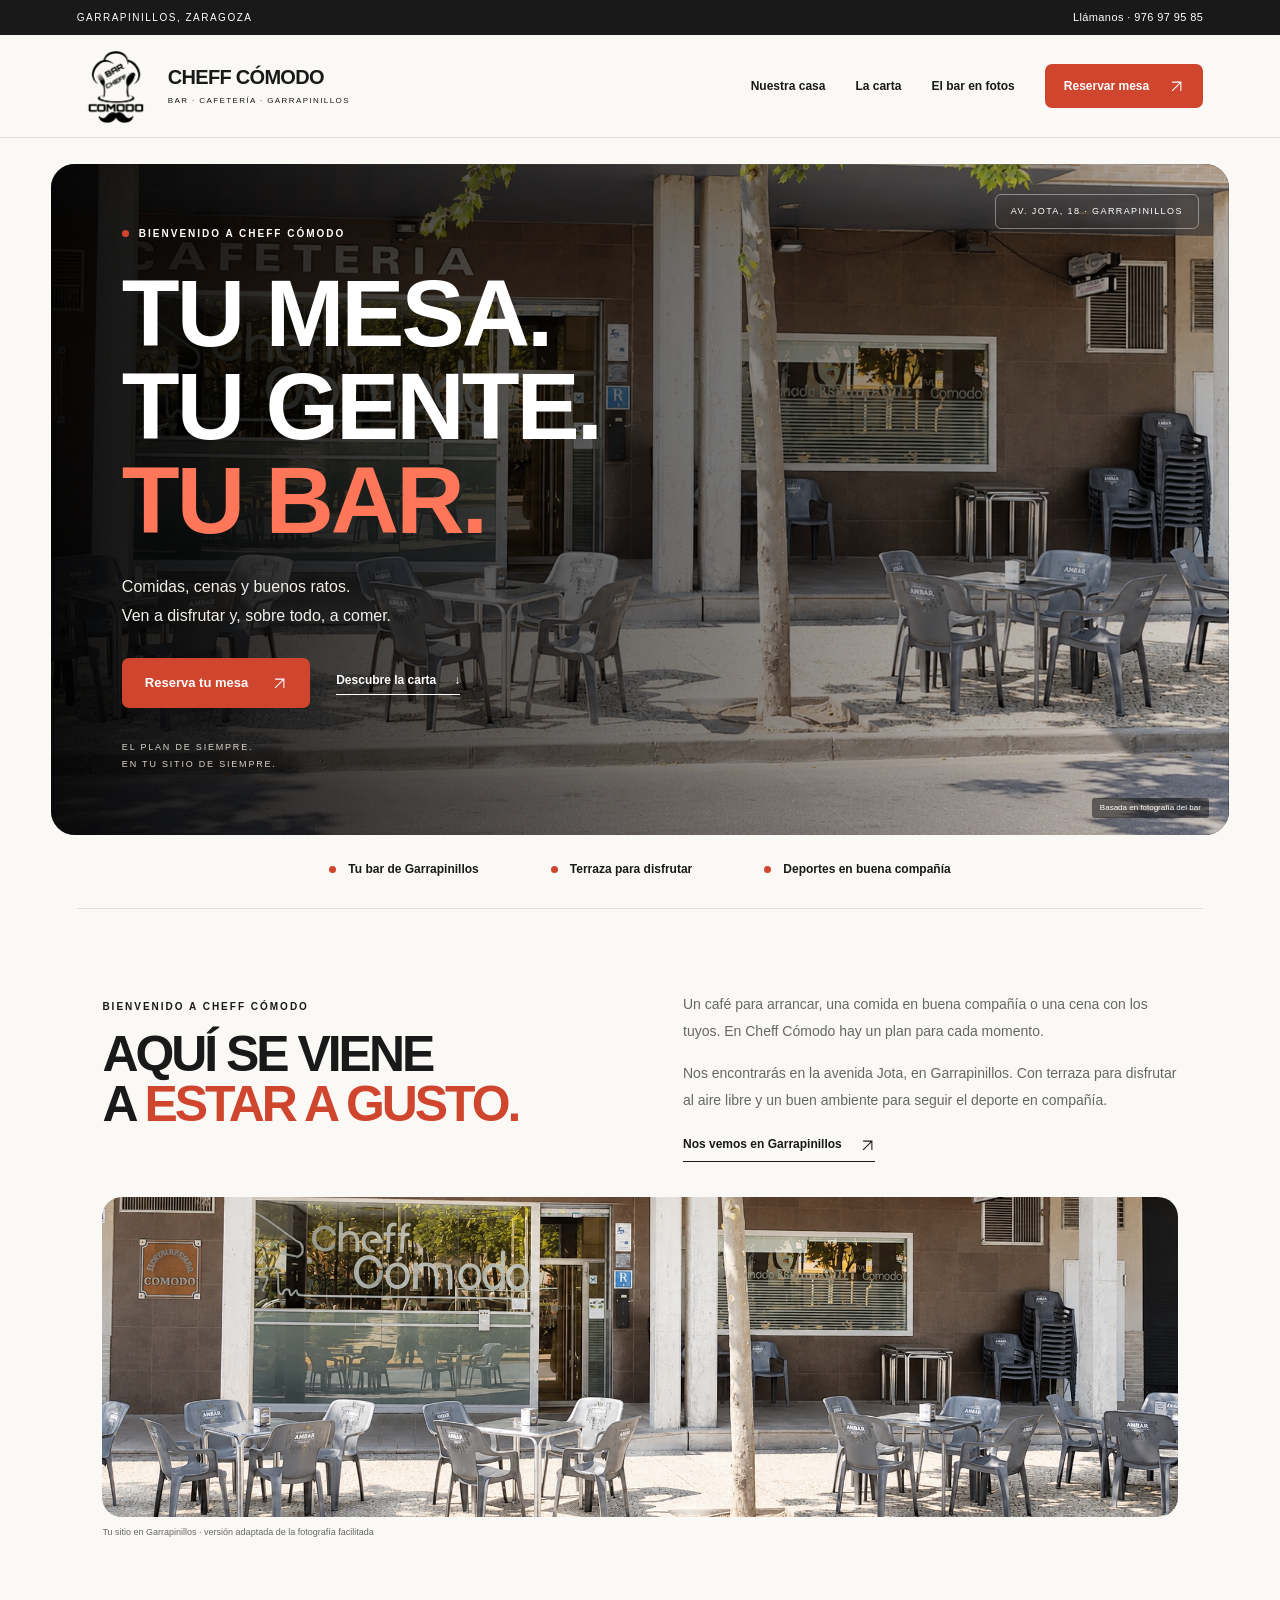
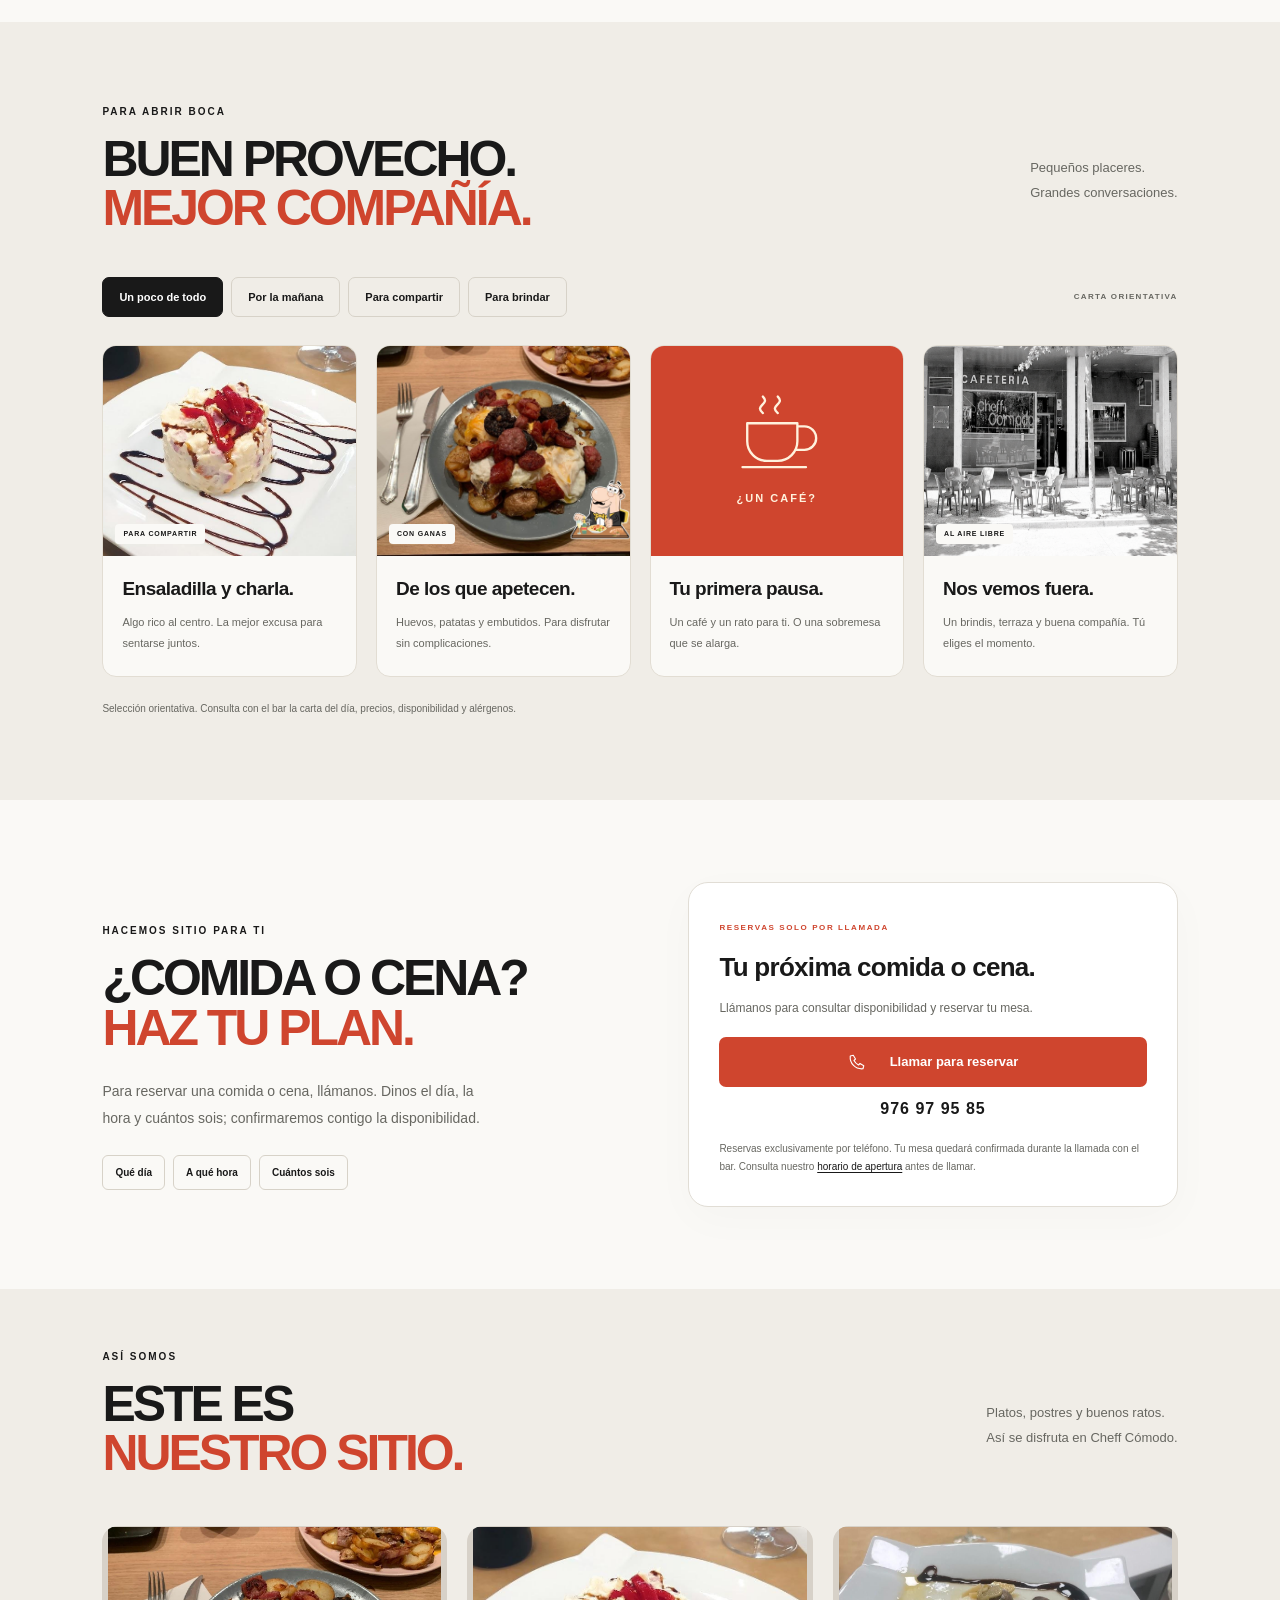
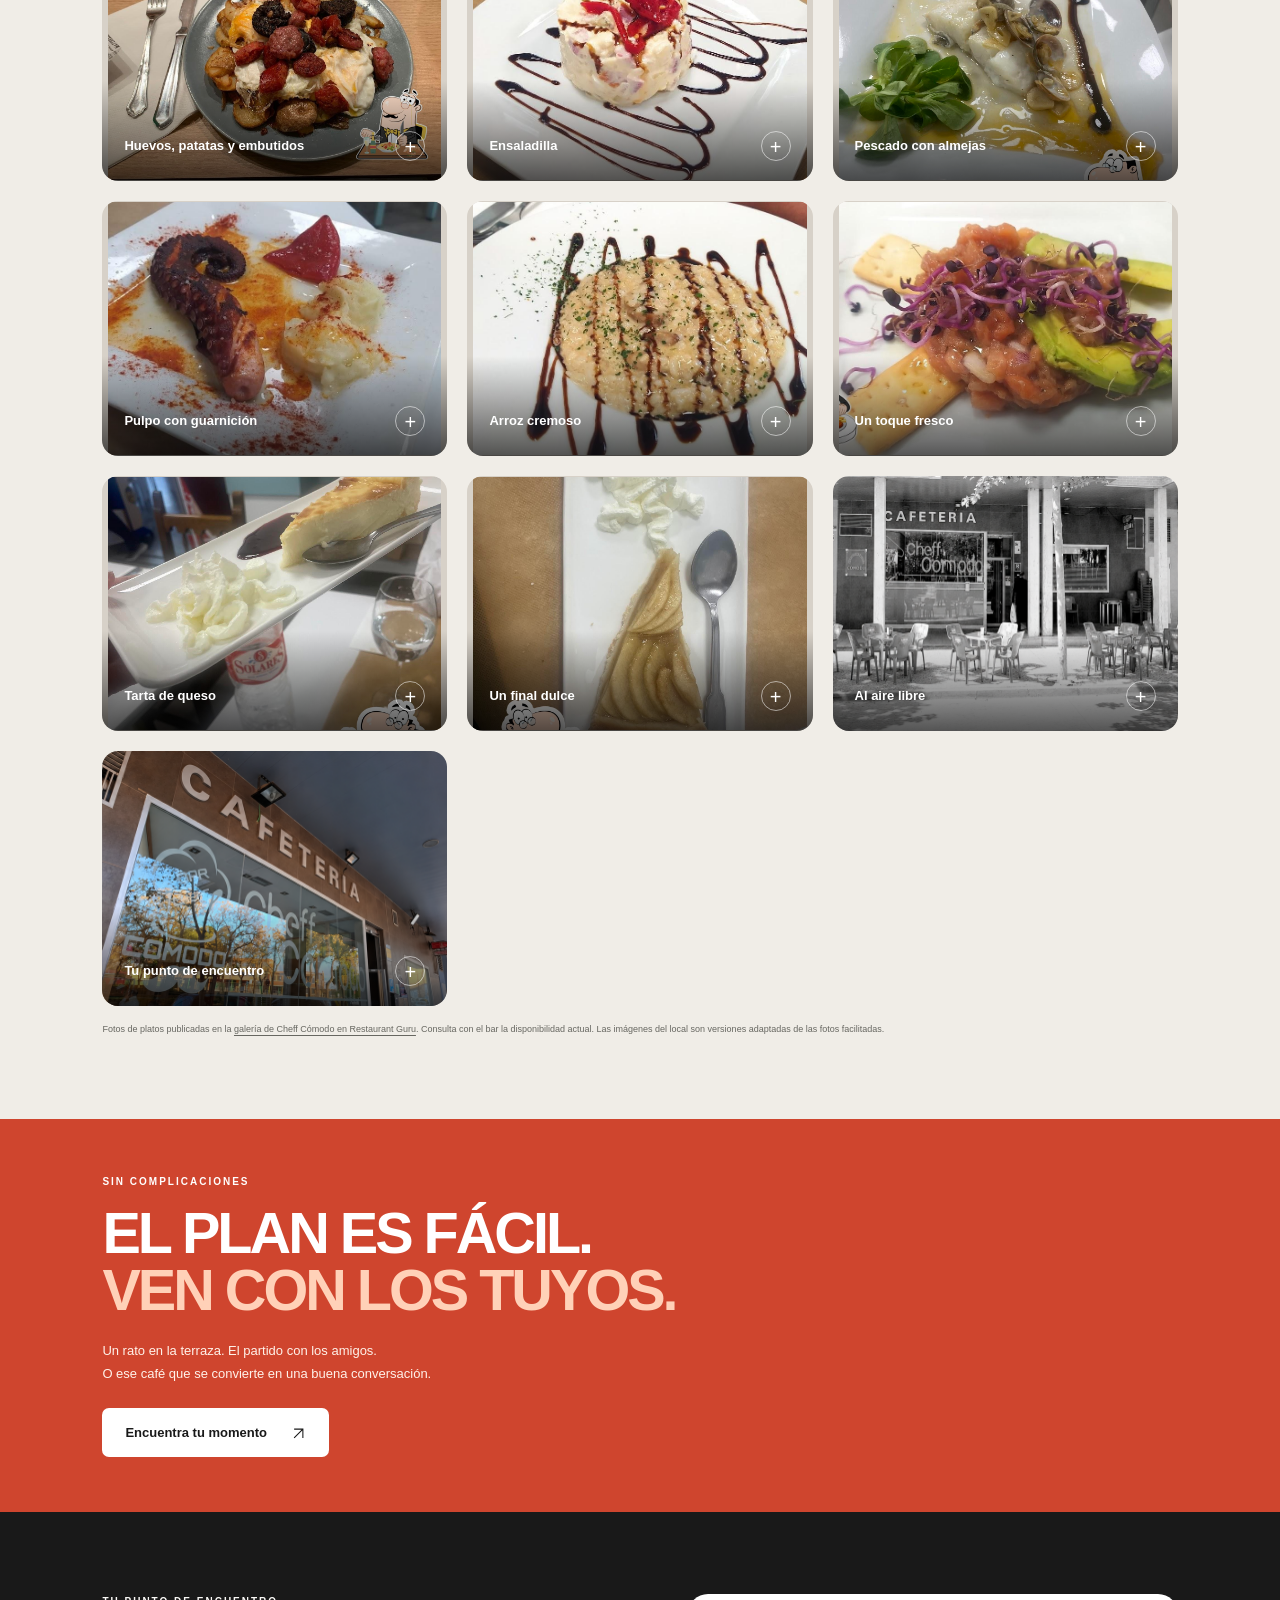
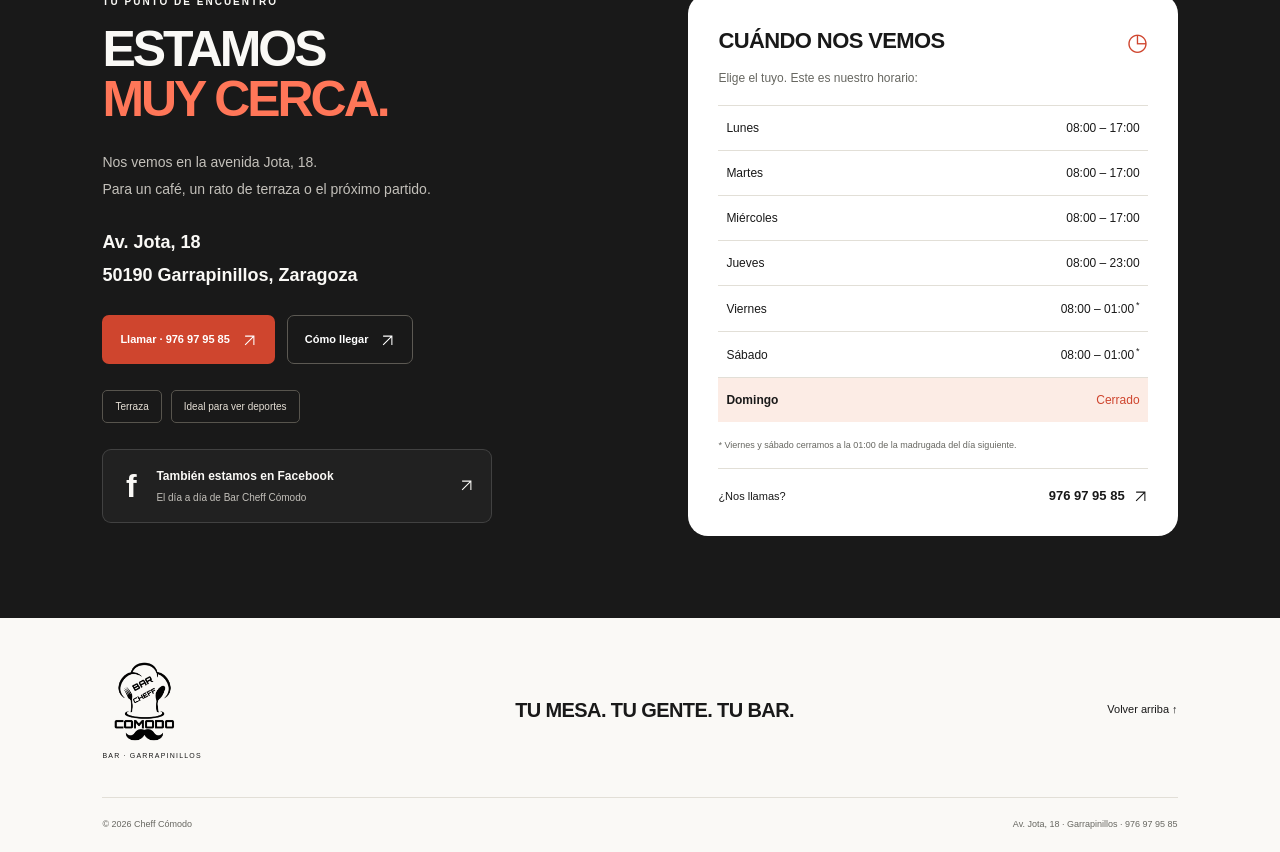
==== index.html @ c2773639 "Deja reservas solo por llamada y añade fotografías de platos del bar" ====
<!doctype html>
<html lang="es">
<head>
<meta charset="utf-8"><meta name="viewport" content="width=device-width, initial-scale=1">
<meta name="theme-color" content="#191919"><meta name="description" content="Bar cafetería Cheff Cómodo en Av. Jota, 18, Garrapinillos, Zaragoza. Terraza y deportes. Reserva tu mesa por teléfono en el 976 97 95 85 y consulta nuestros horarios.">
<title>Cheff Cómodo · Bar en Garrapinillos</title>
<link rel="stylesheet" href="styles.css"><script src="app.js" defer></script>
<script type="application/ld+json">{"@context": "https://schema.org", "@type": "BarOrPub", "name": "Cheff Cómodo", "telephone": "+34976979585", "address": {"@type": "PostalAddress", "streetAddress": "Av. Jota, 18", "postalCode": "50190", "addressLocality": "Garrapinillos", "addressRegion": "Zaragoza", "addressCountry": "ES"}, "openingHoursSpecification": [{"@type": "OpeningHoursSpecification", "dayOfWeek": ["Monday", "Tuesday", "Wednesday"], "opens": "08:00", "closes": "17:00"}, {"@type": "OpeningHoursSpecification", "dayOfWeek": "Thursday", "opens": "08:00", "closes": "23:00"}, {"@type": "OpeningHoursSpecification", "dayOfWeek": ["Friday", "Saturday"], "opens": "08:00", "closes": "01:00"}], "sameAs": ["https://www.facebook.com/p/Bar-Cheff-C%C3%B3modo-100087839375241/"]}</script>
</head>
<body>
<div class="announcement">GARRAPINILLOS, ZARAGOZA <a href="tel:+34976979585">Llámanos · 976 97 95 85</a></div>
<header class="header"><a class="brand" href="#inicio" aria-label="Cheff Cómodo, inicio"><img class="business-logo" src="assets/logo.png" alt="Bar Cheff Cómodo, logotipo del gorro de cocinero con bigote" width="84" height="84"><span>CHEFF CÓMODO<small>BAR · CAFETERÍA · GARRAPINILLOS</small></span></a><button class="menu-toggle" aria-label="Abrir menú" aria-expanded="false" aria-controls="navigation">☰</button><nav id="navigation" aria-label="Navegación principal"><a href="#nosotros">Nuestra casa</a><a href="#carta">La carta</a><a href="#galeria">El bar en fotos</a><a class="nav-contact" href="#reservas">Reservar mesa <span><svg class="arrow-icon" viewBox="0 0 24 24" aria-hidden="true"><path d="M5 19 19 5M5 5h14v14"/></svg></span></a></nav></header>
<main>
<section class="hero" id="inicio"><div class="hero-copy"><p class="eyebrow"><span></span> BIENVENIDO A CHEFF CÓMODO</p><h1>TU MESA.<br>TU GENTE.<br><em>TU BAR.</em></h1><p class="intro">Comidas, cenas y buenos ratos.<br>Ven a disfrutar y, sobre todo, a comer.</p><div class="hero-actions"><a class="button primary" href="#reservas">Reserva tu mesa <span><svg class="arrow-icon" viewBox="0 0 24 24" aria-hidden="true"><path d="M5 19 19 5M5 5h14v14"/></svg></span></a><a class="text-link" href="#carta">Descubre la carta <span>↓</span></a></div><div class="hero-bottom"><span class="little-sun"><svg class="sun-icon" viewBox="0 0 100 100" aria-hidden="true"><path d="M50 10v80M10 50h80M22 22l56 56M22 78l56-56"/></svg></span><p>EL PLAN DE SIEMPRE.<br><strong>EN TU SITIO DE SIEMPRE.</strong></p></div></div><div class="hero-image" role="img" aria-label="Fachada y terraza de Cheff Cómodo, versión adaptada de una fotografía del bar"><span class="image-label">AV. JOTA, 18 · GARRAPINILLOS</span><div class="round-seal">BUENA MESA<br><b><svg class="sun-icon" viewBox="0 0 100 100" aria-hidden="true"><path d="M50 10v80M10 50h80M22 22l56 56M22 78l56-56"/></svg></b><br>MEJOR COMPAÑÍA</div><span class="photo-caption">Basada en fotografía del bar</span></div></section>
<div class="ribbon"><span>Tu bar de Garrapinillos</span><b><svg class="sun-icon" viewBox="0 0 100 100" aria-hidden="true"><path d="M50 10v80M10 50h80M22 22l56 56M22 78l56-56"/></svg></b><span>Terraza para disfrutar</span><b><svg class="sun-icon" viewBox="0 0 100 100" aria-hidden="true"><path d="M50 10v80M10 50h80M22 22l56 56M22 78l56-56"/></svg></b><span>Deportes en buena compañía</span><b><svg class="sun-icon" viewBox="0 0 100 100" aria-hidden="true"><path d="M50 10v80M10 50h80M22 22l56 56M22 78l56-56"/></svg></b></div>
<section id="nosotros" class="about section"><div><p class="eyebrow">BIENVENIDO A CHEFF CÓMODO</p><h2>AQUÍ SE VIENE<br>A <em>ESTAR A GUSTO.</em></h2></div><div class="about-copy"><p>Un café para arrancar, una comida en buena compañía o una cena con los tuyos. En Cheff Cómodo hay un plan para cada momento.</p><p>Nos encontrarás en la avenida Jota, en Garrapinillos. Con terraza para disfrutar al aire libre y un buen ambiente para seguir el deporte en compañía.</p><a class="text-link" href="#contacto">Nos vemos en Garrapinillos <span><svg class="arrow-icon" viewBox="0 0 24 24" aria-hidden="true"><path d="M5 19 19 5M5 5h14v14"/></svg></span></a></div><figure class="place-photo"><img src="assets/cristalera.png" width="1815" height="866" loading="lazy" alt="Vista adaptada de la fachada y la terraza de Cheff Cómodo en Garrapinillos"><figcaption>Tu sitio en Garrapinillos · versión adaptada de la fotografía facilitada</figcaption></figure></section>
<section id="carta" class="menu-section section"><div class="section-heading"><div><p class="eyebrow">PARA ABRIR BOCA</p><h2>BUEN PROVECHO.<br><em>MEJOR COMPAÑÍA.</em></h2></div><p>Pequeños placeres.<br>Grandes conversaciones.</p></div><div class="menu-toolbar"><div class="filters" role="group" aria-label="Filtrar propuestas de carta"><button class="filter active" data-filter="todos" aria-pressed="true">Un poco de todo</button><button class="filter" data-filter="manana" aria-pressed="false">Por la mañana</button><button class="filter" data-filter="compartir" aria-pressed="false">Para compartir</button><button class="filter" data-filter="brindar" aria-pressed="false">Para brindar</button></div><span class="draft-tag">CARTA ORIENTATIVA</span></div><div class="menu-grid" aria-live="polite">
<article class="food-card" data-category="compartir"><div class="food-photo"><img src="assets/ensaladilla.jpg" width="1200" height="553" alt="Ensaladilla fotografiada en Cheff Cómodo" loading="lazy"><span class="dish-tag">PARA COMPARTIR</span></div><div class="food-text"><h3>Ensaladilla y charla.</h3><p>Algo rico al centro. La mejor excusa para sentarse juntos.</p></div></article>
<article class="food-card" data-category="compartir"><div class="food-photo"><img src="assets/huevos.jpg" width="1200" height="900" alt="Huevos con patatas y embutidos fotografiados en Cheff Cómodo" loading="lazy"><span class="dish-tag">CON GANAS</span></div><div class="food-text"><h3>De los que apetecen.</h3><p>Huevos, patatas y embutidos. Para disfrutar sin complicaciones.</p></div></article>
<article class="food-card" data-category="manana"><div class="coffee-art" aria-hidden="true"><svg class="cup-icon" viewBox="0 0 120 100" aria-hidden="true"><path d="M22 35h64v23a25 25 0 0 1-25 25H47a25 25 0 0 1-25-25zM86 39h9a15 15 0 0 1 0 30H85M16 91h81M42 22c-12-10 10-11 0-21M61 22c-12-10 10-11 0-21"/></svg><span>¿UN CAFÉ?</span></div><div class="food-text"><h3>Tu primera pausa.</h3><p>Un café y un rato para ti. O una sobremesa que se alarga.</p></div></article>
<article class="food-card" data-category="brindar"><div class="food-photo terrace-photo" role="img" aria-label="Terraza del bar, versión adaptada de una fotografía facilitada"><span class="dish-tag">AL AIRE LIBRE</span></div><div class="food-text"><h3>Nos vemos fuera.</h3><p>Un brindis, terraza y buena compañía. Tú eliges el momento.</p></div></article>
</div><p class="menu-note">Selección orientativa. Consulta con el bar la carta del día, precios, disponibilidad y alérgenos.</p></section>
<section id="reservas" class="reservation-section section" aria-labelledby="reservation-title">
<div class="reservation-copy"><p class="eyebrow">HACEMOS SITIO PARA TI</p><h2 id="reservation-title">¿COMIDA O CENA?<br><em>HAZ TU PLAN.</em></h2><p>Para reservar una comida o cena, llámanos. Dinos el día, la hora y cuántos sois; confirmaremos contigo la disponibilidad.</p><div class="reservation-details" aria-label="Datos que necesitamos al llamar"><span>Qué día</span><span>A qué hora</span><span>Cuántos sois</span></div></div>
<div class="reservation-card"><span class="reservation-label">RESERVAS SOLO POR LLAMADA</span><h3>Tu próxima comida o cena.</h3><p>Llámanos para consultar disponibilidad y reservar tu mesa.</p><a class="button primary reservation-call" href="tel:+34976979585" aria-label="Llamar al 976 97 95 85 para reservar mesa"><svg class="phone-icon" viewBox="0 0 24 24" aria-hidden="true"><path d="m7 3 3 5-2 2a14 14 0 0 0 6 6l2-2 5 3-1 4C10 22 2 14 3 4z"/></svg><span>Llamar para reservar</span></a><p class="reservation-number">976 97 95 85</p>
<p class="reservation-note">Reservas exclusivamente por teléfono. Tu mesa quedará confirmada durante la llamada con el bar. Consulta nuestro <a href="#contacto">horario de apertura</a> antes de llamar.</p></div>
</section>
<section id="galeria" class="gallery-section section"><div class="section-heading"><div><p class="eyebrow">ASÍ SOMOS</p><h2>ESTE ES<br><em>NUESTRO SITIO.</em></h2></div><p>Platos, postres y buenos ratos.<br>Así se disfruta en Cheff Cómodo.</p></div>
<div class="photo-grid">
<button class="gallery-item gallery-real" data-origin="restaurantguru" data-caption="Huevos, patatas y embutidos" aria-label="Ampliar fotografía: Huevos, patatas y embutidos"><img src="assets/huevos.jpg" width="1200" height="900" alt="Huevos, patatas y embutidos, fotografía publicada en la ficha de Cheff Cómodo" loading="lazy"><span class="gallery-label">Huevos, patatas y embutidos <b>+</b></span></button>
<button class="gallery-item gallery-real" data-origin="restaurantguru" data-caption="Ensaladilla" aria-label="Ampliar fotografía: Ensaladilla"><img src="assets/ensaladilla.jpg" width="1200" height="553" alt="Ensaladilla, fotografía publicada en la ficha de Cheff Cómodo" loading="lazy"><span class="gallery-label">Ensaladilla <b>+</b></span></button>
<button class="gallery-item gallery-real" data-origin="restaurantguru" data-caption="Pescado con almejas" aria-label="Ampliar fotografía: Pescado con almejas"><img src="assets/pescado.jpg" width="1200" height="1600" alt="Pescado con almejas, fotografía publicada en la ficha de Cheff Cómodo" loading="lazy"><span class="gallery-label">Pescado con almejas <b>+</b></span></button>
<button class="gallery-item gallery-real" data-origin="restaurantguru" data-caption="Pulpo con guarnición" aria-label="Ampliar fotografía: Pulpo con guarnición"><img src="assets/pulpo.jpg" width="1200" height="554" alt="Pulpo con guarnición, fotografía publicada en la ficha de Cheff Cómodo" loading="lazy"><span class="gallery-label">Pulpo con guarnición <b>+</b></span></button>
<button class="gallery-item gallery-real" data-origin="restaurantguru" data-caption="Arroz cremoso" aria-label="Ampliar fotografía: Arroz cremoso"><img src="assets/arroz.jpg" width="1200" height="553" alt="Arroz cremoso, fotografía publicada en la ficha de Cheff Cómodo" loading="lazy"><span class="gallery-label">Arroz cremoso <b>+</b></span></button>
<button class="gallery-item gallery-real" data-origin="restaurantguru" data-caption="Un toque fresco" aria-label="Ampliar fotografía: Un toque fresco"><img src="assets/aguacate.jpg" width="1200" height="649" alt="Un toque fresco, fotografía publicada en la ficha de Cheff Cómodo" loading="lazy"><span class="gallery-label">Un toque fresco <b>+</b></span></button>
<button class="gallery-item gallery-real" data-origin="restaurantguru" data-caption="Tarta de queso" aria-label="Ampliar fotografía: Tarta de queso"><img src="assets/tarta-queso.jpg" width="1200" height="1600" alt="Tarta de queso, fotografía publicada en la ficha de Cheff Cómodo" loading="lazy"><span class="gallery-label">Tarta de queso <b>+</b></span></button>
<button class="gallery-item gallery-real" data-origin="restaurantguru" data-caption="Un final dulce" aria-label="Ampliar fotografía: Un final dulce"><img src="assets/tarta-pera.jpg" width="1200" height="1600" alt="Un final dulce, fotografía publicada en la ficha de Cheff Cómodo" loading="lazy"><span class="gallery-label">Un final dulce <b>+</b></span></button>
<button class="gallery-item terrace-photo" data-photo="terrace-photo" data-caption="Nuestra terraza · Garrapinillos" aria-label="Ampliar imagen de la terraza"><span class="gallery-label">Al aire libre <b>+</b></span></button>
<button class="gallery-item facade-photo" data-photo="facade-photo" data-caption="Tu punto de encuentro · Cheff Cómodo" aria-label="Ampliar imagen de la fachada"><span class="gallery-label">Tu punto de encuentro <b>+</b></span></button>
</div><p class="gallery-note">Fotos de platos publicadas en la <a href="https://es.restaurantguru.com/Comodo-Garrapinillos" target="_blank" rel="noopener noreferrer">galería de Cheff Cómodo en Restaurant Guru</a>. Consulta con el bar la disponibilidad actual. Las imágenes del local son versiones adaptadas de las fotos facilitadas.</p></section>
<section id="momentos" class="moments section"><p class="eyebrow">SIN COMPLICACIONES</p><h2>EL PLAN ES FÁCIL.<br><em>VEN CON LOS TUYOS.</em></h2><p>Un rato en la terraza. El partido con los amigos.<br>O ese café que se convierte en una buena conversación.</p><a class="button light" href="#contacto">Encuentra tu momento <span><svg class="arrow-icon" viewBox="0 0 24 24" aria-hidden="true"><path d="M5 19 19 5M5 5h14v14"/></svg></span></a><div class="moments-flower" aria-hidden="true"><svg class="sun-icon" viewBox="0 0 100 100" aria-hidden="true"><path d="M50 10v80M10 50h80M22 22l56 56M22 78l56-56"/></svg></div><span class="vertical-word" aria-hidden="true">CHEFF CÓMODO</span></section>
<section id="contacto" class="contact section">
<div class="contact-intro"><p class="eyebrow">TU PUNTO DE ENCUENTRO</p><h2>ESTAMOS<br><em>MUY CERCA.</em></h2><p>Nos vemos en la avenida Jota, 18.<br>Para un café, un rato de terraza o el próximo partido.</p>
<address>Av. Jota, 18<br>50190 Garrapinillos, Zaragoza</address>
<div class="contact-actions"><a class="button primary" href="tel:+34976979585">Llamar · 976 97 95 85 <span><svg class="arrow-icon" viewBox="0 0 24 24" aria-hidden="true"><path d="M5 19 19 5M5 5h14v14"/></svg></span></a><a class="button outline" target="_blank" rel="noopener noreferrer" href="https://www.google.com/maps/dir/?api=1&destination=Avenida%20Jota%2018%2C%2050190%20Garrapinillos%2C%20Zaragoza">Cómo llegar <span><svg class="arrow-icon" viewBox="0 0 24 24" aria-hidden="true"><path d="M5 19 19 5M5 5h14v14"/></svg></span></a></div>
<div class="service-tags"><span>Terraza</span><span>Ideal para ver deportes</span></div><a class="facebook-link" href="https://www.facebook.com/p/Bar-Cheff-C%C3%B3modo-100087839375241/" target="_blank" rel="noopener noreferrer"><span class="facebook-mark" aria-hidden="true">f</span><span><strong>También estamos en Facebook</strong><small>El día a día de Bar Cheff Cómodo</small></span><svg class="arrow-icon" viewBox="0 0 24 24" aria-hidden="true"><path d="M5 19 19 5M5 5h14v14"/></svg></a></div>
<div class="contact-card"><span class="contact-icon" aria-hidden="true">◷</span><h3>CUÁNDO NOS VEMOS</h3><p class="schedule-intro">Elige el tuyo. Este es nuestro horario:</p>
<table class="opening-hours"><caption class="visually-hidden">Horario de apertura de Cheff Cómodo</caption><tbody>
<tr data-day="1"><th scope="row">Lunes</th><td><time>08:00</time> – <time>17:00</time></td></tr>
<tr data-day="2"><th scope="row">Martes</th><td><time>08:00</time> – <time>17:00</time></td></tr>
<tr data-day="3"><th scope="row">Miércoles</th><td><time>08:00</time> – <time>17:00</time></td></tr>
<tr data-day="4"><th scope="row">Jueves</th><td><time>08:00</time> – <time>23:00</time></td></tr>
<tr data-day="5"><th scope="row">Viernes</th><td><time>08:00</time> – <time>01:00</time><sup>*</sup></td></tr>
<tr data-day="6"><th scope="row">Sábado</th><td><time>08:00</time> – <time>01:00</time><sup>*</sup></td></tr>
<tr data-day="0" class="closed-day"><th scope="row">Domingo</th><td>Cerrado</td></tr>
</tbody></table><p class="hours-note">* Viernes y sábado cerramos a la 01:00 de la madrugada del día siguiente.</p><a class="schedule-phone" href="tel:+34976979585">¿Nos llamas? <strong>976 97 95 85</strong> <span><svg class="arrow-icon" viewBox="0 0 24 24" aria-hidden="true"><path d="M5 19 19 5M5 5h14v14"/></svg></span></a></div>
</section>
</main><footer><a class="footer-brand" href="#inicio"><img class="business-logo" src="assets/logo.png" alt="Bar Cheff Cómodo, logotipo del gorro de cocinero con bigote" width="84" height="84"><span>BAR · GARRAPINILLOS</span></a><p>TU MESA. TU GENTE. TU BAR.</p><a href="#inicio">Volver arriba ↑</a><div class="footer-bottom"><span>© <span id="year">2026</span> Cheff Cómodo</span><span>Av. Jota, 18 · Garrapinillos · <a href="tel:+34976979585">976 97 95 85</a></span></div></footer><a class="mobile-call" href="tel:+34976979585">Reservar mesa <strong>976 97 95 85</strong></a>
<dialog class="photo-dialog" aria-label="Fotografía ampliada"><div class="dialog-toolbar"><p id="photo-caption"></p><button class="dialog-close" aria-label="Cerrar fotografía">×</button></div><div class="dialog-photo" role="img" aria-label=""></div><p class="dialog-note">Versión adaptada de la fotografía facilitada.</p></dialog></body></html>
---- styles.css ----
:root{--paper:#faf9f6;--green:#191919;--ink:#191919;--orange:#cf452e;--muted:#676761;--line:#e2dfd7;--soft:#f0ede7;--radius:20px}
*{box-sizing:border-box}html{scroll-behavior:smooth;scroll-padding-top:110px}body{margin:0;background:var(--paper);color:var(--ink);font-family:Arial,Helvetica,sans-serif;line-height:1.5}button,input,select{font:inherit}a{color:inherit;text-decoration:none}button,a{-webkit-tap-highlight-color:transparent}button{cursor:pointer}a:focus-visible,button:focus-visible,input:focus-visible,select:focus-visible,summary:focus-visible{outline:3px solid var(--orange);outline-offset:4px}h1,h2,h3,h4,p{margin:0}img{max-width:100%}svg{display:inline-block;vertical-align:middle}.announcement{background:var(--ink);color:white;padding:9px 6%;display:flex;justify-content:space-between;align-items:center;font-size:10px;letter-spacing:1.5px}.announcement>a{font-size:11px;letter-spacing:.4px}.header{position:sticky;top:0;z-index:20;background:#faf9f6f5;backdrop-filter:blur(12px);min-height:103px;padding:10px 6%;display:flex;align-items:center;justify-content:space-between;gap:24px;border-bottom:1px solid var(--line)}.brand{display:flex;align-items:center;gap:13px;flex-shrink:0}.business-logo{display:block;width:78px;height:78px;object-fit:contain}.brand>span{font-size:20px;line-height:1.1;letter-spacing:-.7px;font-weight:900}.brand small{display:block;font-size:8px;font-weight:500;letter-spacing:1.4px;margin-top:9px}nav{display:flex;align-items:center;gap:30px;font-size:12px;font-weight:600}nav>a:not(.nav-contact):hover{color:var(--orange)}.nav-contact{padding:13px 19px;background:var(--orange);color:white;border-radius:7px;display:flex;align-items:center;gap:20px;transition:background .2s}.nav-contact:hover{background:#ad3522}.menu-toggle{display:none}.arrow-icon{width:15px;height:15px;fill:none;stroke:currentColor;stroke-width:1.7}.hero{margin:26px 4% 0;border-radius:24px;min-height:660px;position:relative;overflow:hidden;isolation:isolate;background:#272323}.hero-image{position:absolute;inset:0;z-index:-1;background-image:linear-gradient(90deg,#000e 0%,#0009 44%,#0002 100%),url('assets/cristalera.png');background-size:cover;background-position:center}.hero-copy{position:relative;z-index:1;color:white;padding:62px 6%;width:70%;max-width:850px}.eyebrow{font-size:10px;font-weight:700;letter-spacing:2px;line-height:1.6;display:flex;align-items:center;gap:10px}.eyebrow>span{height:7px;width:7px;border-radius:50%;background:var(--orange)}h1,h2{font-family:Arial,Helvetica,sans-serif;font-weight:900;letter-spacing:-3px;line-height:.99}h1{font-size:clamp(66px,7.4vw,114px);margin:25px 0}h1 em,h2 em{font-style:normal;color:var(--orange)}.hero h1 em{color:#ff7658}.intro{color:#f2eee8;font-size:16px;line-height:1.8;max-width:420px}.hero-actions{display:flex;align-items:center;gap:26px;flex-wrap:wrap;margin-top:28px}.button{display:inline-flex;align-items:center;justify-content:space-between;gap:24px;min-height:49px;padding:14px 22px;border-radius:7px;font-size:13px;font-weight:700;border:1px solid transparent;transition:background .2s,transform .2s}.button:hover{transform:translateY(-2px)}.primary{background:var(--orange);color:white}.primary:hover{background:#b73723}.outline{border-color:#d5d0c7;background:transparent;color:var(--ink)}.outline:hover{background:var(--soft)}.text-link{display:inline-flex;align-items:center;gap:18px;font-size:12px;font-weight:600;border-bottom:1px solid currentColor;padding-bottom:5px}.hero-bottom{margin-top:31px}.hero-bottom p{font-size:9px;letter-spacing:1.8px;line-height:1.9;color:#dad3ca}.hero-bottom strong{font-weight:500}.little-sun,.round-seal{display:none}.image-label{position:absolute;top:30px;right:30px;border:1px solid #ffffff66;border-radius:6px;padding:10px 15px;color:white;font-size:9px;letter-spacing:1.4px}.photo-caption{position:absolute;bottom:17px;right:20px;font-size:8px;color:#fff;background:#0007;padding:4px 8px;border-radius:3px}.ribbon{display:flex;justify-content:center;align-items:center;gap:0;margin:0 6%;padding:25px 0 30px;border-bottom:1px solid var(--line)}.ribbon>span{font-size:12px;font-weight:600;display:flex;align-items:center;gap:12px;padding:0 36px}.ribbon>span::before{content:'';width:7px;height:7px;flex-shrink:0;background:var(--orange);border-radius:50%}.ribbon b{display:none}.section{padding:82px 8%;max-width:1600px;margin:0 auto}h2{font-size:clamp(36px,3.9vw,58px);margin:15px 0 25px}.about{display:grid;grid-template-columns:1fr 1fr;column-gap:8%;row-gap:35px}.about>div:first-child{align-self:center}.about-copy{font-size:14px;color:var(--muted);line-height:1.9;align-self:center}.about-copy p+p{margin-top:16px}.about-copy .text-link{color:var(--ink);margin-top:20px}.place-photo{grid-column:1/-1;margin:0;position:relative}.place-photo img{width:100%;height:320px;object-fit:cover;border-radius:var(--radius);display:block}.place-photo figcaption{font-size:9px;color:var(--muted);margin-top:9px}.menu-section{background:var(--soft);max-width:none}.section-heading{display:flex;align-items:center;justify-content:space-between;gap:25px}.section-heading>p{font-size:13px;color:var(--muted);line-height:1.9}.menu-toolbar{display:flex;justify-content:space-between;align-items:center;gap:20px;margin:18px 0 28px}.filters{display:flex;gap:8px;flex-wrap:wrap}.filter{border:1px solid #d7d2c8;background:transparent;padding:11px 16px;font-size:11px;font-weight:600;color:var(--ink);border-radius:7px}.filter.active{background:var(--ink);border-color:var(--ink);color:white}.draft-tag{font-size:8px;font-weight:600;color:var(--muted);letter-spacing:1.3px;white-space:nowrap}.menu-grid{display:grid;grid-template-columns:repeat(4,minmax(0,1fr));gap:19px}.food-card{background:var(--paper);border-radius:14px;overflow:hidden;border:1px solid #e2ddd3}.food-card[hidden]{display:none}.food-photo{height:210px;position:relative}.food-photo,.gallery-item,.dialog-photo{background-image:var(--gallery-image);background-size:200% 200%;background-repeat:no-repeat}.salad-photo{background-position:0 0}.eggs-photo{background-position:100% 0}.terrace-photo{background-position:0 100%}.facade-photo{background-position:100% 100%}.dish-tag{position:absolute;bottom:12px;left:12px;color:var(--ink);background:var(--paper);border-radius:4px;padding:5px 8px;font-size:7px;font-weight:700;letter-spacing:.8px}.food-text{padding:22px 19px}.food-text h3{font-size:19px;font-weight:800;letter-spacing:-.5px;line-height:1.2;margin-bottom:11px}.food-text p{font-size:11px;line-height:1.9;color:var(--muted)}.coffee-art{height:210px;background:var(--orange);color:#fff2dd;display:flex;flex-direction:column;align-items:center;justify-content:center;gap:15px}.cup-icon{width:94px;height:80px;fill:none;stroke:currentColor;stroke-width:3;stroke-linejoin:round;stroke-linecap:round}.coffee-art>span{font-size:11px;letter-spacing:2px;font-weight:700}.menu-note{font-size:10px;line-height:1.8;color:var(--muted);margin-top:23px}.reservation-section{display:grid;grid-template-columns:1fr 1fr;gap:9%;align-items:start;background:var(--paper)}#reservas{scroll-margin-top:20px}.reservation-copy{padding-top:25px}.reservation-copy>p:not(.eyebrow){font-size:14px;line-height:1.9;color:var(--muted);max-width:390px}.reservation-details{display:flex;flex-wrap:wrap;gap:8px;margin-top:24px}.reservation-details span{border:1px solid #d7d2c8;border-radius:6px;font-size:10px;font-weight:600;padding:9px 12px}.reservation-card{padding:30px;border:1px solid #e1ddd5;border-radius:var(--radius);background:#fff;box-shadow:0 12px 45px #00000006}.reservation-label{font-size:8px;font-weight:700;letter-spacing:1.6px;color:var(--orange)}.reservation-card h3{font-size:26px;font-weight:800;line-height:1.2;letter-spacing:-.7px;margin:15px 0}.reservation-card>p{font-size:12px;color:var(--muted);line-height:1.8}.reservation-call{width:100%;justify-content:center;margin:18px 0 8px}.phone-icon{height:18px;width:18px;fill:none;stroke:currentColor;stroke-width:1.5;stroke-linecap:round;stroke-linejoin:round}.reservation-card .reservation-number{font-weight:700;font-size:16px;text-align:center;color:var(--ink);letter-spacing:1px}.reservation-card .reservation-note{font-size:10px;line-height:1.8}.reservation-note a{text-decoration:underline;text-underline-offset:2px;color:var(--ink)}.gallery-section{padding-top:60px;background:var(--soft);max-width:none}.photo-grid{display:grid;grid-template-columns:repeat(2,1fr);gap:20px;margin-top:22px}.gallery-item{border:0;border-radius:16px;height:300px;position:relative;overflow:hidden;cursor:zoom-in;background-color:#d7d1c8}.gallery-label{position:absolute;inset:auto 0 0;padding:50px 22px 20px;background:linear-gradient(transparent,#000a);color:white;font-size:13px;font-weight:600;display:flex;justify-content:space-between;align-items:center}.gallery-label b{height:30px;width:30px;border:1px solid #fff8;border-radius:50%;display:grid;place-items:center;font-size:20px;font-weight:400}.gallery-item:hover .gallery-label b{background:white;color:var(--ink)}.gallery-note{margin-top:15px;font-size:9px;color:var(--muted);line-height:1.8}.moments{background:var(--orange);max-width:none;color:white;position:relative;padding-top:55px;padding-bottom:55px}.moments h2{font-size:clamp(36px,4.5vw,66px);margin-bottom:20px;max-width:750px}.moments h2 em{color:#ffd1b8}.moments>p:not(.eyebrow){font-size:13px;line-height:1.8;color:#fff2ea}.moments .button{margin-top:22px}.light{background:white;color:var(--ink)}.moments-flower,.vertical-word{display:none}.contact{display:grid;grid-template-columns:1fr 1fr;gap:9%;background:var(--ink);color:var(--paper);max-width:none}.contact h2 em{color:#ff7658}.contact-intro>p:not(.eyebrow){font-size:14px;color:#c3c0ba;line-height:1.9}.contact-intro address{font-size:18px;font-style:normal;line-height:1.8;font-weight:600;margin:24px 0}.contact-actions{display:flex;gap:12px;flex-wrap:wrap}.contact-actions .button{font-size:11px;gap:12px;padding:13px 17px}.contact-actions .outline{border-color:#5c5953;color:white}.contact-actions .outline:hover{background:#30302f}.service-tags{display:flex;gap:9px;flex-wrap:wrap;margin-top:26px}.service-tags span{border:1px solid #57544d;border-radius:5px;padding:8px 12px;font-size:10px;color:#e5dfd5}.contact-card{padding:30px;border-radius:var(--radius);background:#fff;color:var(--ink)}.contact-icon{float:right;font-size:24px;color:var(--orange)}.contact-card h3{font-size:22px;letter-spacing:-.6px;font-weight:800;margin-bottom:12px}.schedule-intro{font-size:12px;color:var(--muted);margin-bottom:18px}.opening-hours{width:100%;border-collapse:collapse;font-size:12px}.opening-hours tr{border-top:1px solid var(--line)}.opening-hours th{text-align:left;font-weight:500;padding:13px 8px}.opening-hours td{text-align:right;padding:13px 8px;font-variant-numeric:tabular-nums;white-space:nowrap}.opening-hours sup{font-size:9px;margin-left:2px}.opening-hours .today{background:#fcece5}.opening-hours .today th{font-weight:700}.closed-day td{color:var(--orange)}.hours-note{font-size:9px;color:var(--muted);line-height:1.8;margin:15px 0}.schedule-phone{display:flex;align-items:center;gap:8px;flex-wrap:wrap;border-top:1px solid var(--line);padding-top:17px;font-size:11px}.schedule-phone strong{margin-left:auto;font-size:13px}.visually-hidden{position:absolute;width:1px;height:1px;padding:0;margin:-1px;overflow:hidden;clip:rect(0,0,0,0);white-space:nowrap;border:0}footer{padding:40px 8% 20px;display:flex;align-items:center;justify-content:space-between;gap:24px;flex-wrap:wrap;background:var(--paper)}.footer-brand .business-logo{width:85px;height:85px}.footer-brand>span{display:block;font-size:7px;letter-spacing:1.2px;margin-top:8px}footer>p{font-size:20px;font-weight:900;letter-spacing:-.6px}footer>a:last-of-type{font-size:11px}.footer-bottom{width:100%;display:flex;justify-content:space-between;gap:15px;border-top:1px solid var(--line);padding-top:20px;font-size:9px;color:var(--muted);margin-top:12px}.mobile-call{display:none}.photo-dialog{padding:18px;border:0;border-radius:14px;background:var(--paper);color:var(--ink);width:min(1000px,94vw);max-height:94dvh;overflow:auto}.photo-dialog::backdrop{background:#000d;backdrop-filter:blur(7px)}.dialog-toolbar{display:flex;justify-content:space-between;align-items:center;gap:15px;margin-bottom:12px}.dialog-toolbar p{font-size:13px}.dialog-close{border:1px solid var(--line);background:white;color:var(--ink);border-radius:5px;width:36px;height:36px;font-size:25px}.dialog-photo{width:100%;aspect-ratio:1.5;max-height:70dvh;border-radius:8px}.dialog-note{font-size:10px;color:var(--muted);margin-top:12px}.sun-icon{display:none}
:root{--gallery-image:url("assets/gallery.png")}
@media(min-width:1600px){.hero{max-width:1550px;margin-left:auto;margin-right:auto}.header{padding-left:max(6%,calc((100vw - 1400px)/2));padding-right:max(6%,calc((100vw - 1400px)/2))}.section{padding-left:max(8%,calc((100vw - 1344px)/2));padding-right:max(8%,calc((100vw - 1344px)/2))}}
@media(max-width:1100px){nav{gap:18px}.brand>span{font-size:18px}.brand small{font-size:7px}.business-logo{width:68px;height:68px}.hero{min-height:620px}.hero-copy{width:75%;padding-top:62px}.image-label{font-size:8px}.section{padding:65px 6%}.menu-grid{grid-template-columns:repeat(2,minmax(0,1fr))}.food-photo,.coffee-art{height:240px}.reservation-section,.contact{gap:6%}.reservation-card,.contact-card{padding:25px}.reservation-copy h2{font-size:38px}.gallery-item{height:260px}.ribbon>span{padding:0 22px;font-size:11px}}
@media(max-width:760px){html{scroll-padding-top:100px}.header{padding:8px 5%;min-height:86px;gap:15px}.business-logo{width:64px;height:64px}.brand>span{font-size:18px}.brand small{font-size:6.5px;letter-spacing:1px}.menu-toggle{display:block;padding:7px 12px;font-size:22px;border:1px solid var(--line);border-radius:6px;background:transparent;color:var(--ink)}nav{display:none;position:absolute;top:100%;left:0;right:0;background:var(--paper);padding:25px 6%;border-bottom:1px solid var(--line);flex-direction:column;align-items:stretch;gap:23px}nav.open{display:flex}.nav-contact{justify-content:space-between}.hero{min-height:600px;margin:16px 4% 0}.hero-copy{width:100%;max-width:560px;padding:55px 7%}.hero h1{font-size:86px}.hero-image{background-image:linear-gradient(90deg,#000e,#0007),url('assets/cristalera.png');background-position:55% center}.image-label{display:none}.ribbon{gap:20px;justify-content:flex-start;overflow-x:auto;padding:22px 0;margin:0 6%;scrollbar-width:none}.ribbon>span{white-space:nowrap;padding:0;font-size:10px;gap:8px}.section{padding:58px 6%}.about{grid-template-columns:1fr;gap:20px}.about h2{font-size:42px;margin-bottom:0}.about-copy{font-size:13px}.place-photo{margin-top:8px}.place-photo img{height:260px}.reservation-section,.contact{grid-template-columns:1fr;gap:30px}.reservation-copy{padding-top:0}.reservation-copy h2{font-size:44px}.reservation-card{padding:27px}.section-heading>p{display:none}.menu-toolbar{align-items:flex-start;flex-direction:column;gap:14px}.food-text h3{font-size:19px}.gallery-item{height:230px}.contact-card{max-width:none}.contact h2{font-size:47px}.moments h2{font-size:45px}footer>p{font-size:17px}.footer-bottom{flex-direction:column;gap:8px}.mobile-call{display:flex;position:fixed;bottom:12px;left:4%;right:4%;z-index:25;min-height:54px;background:var(--orange);border:1px solid #ffffff30;border-radius:9px;padding:15px 19px;justify-content:space-between;align-items:center;color:white;font-size:12px;font-weight:700;box-shadow:0 4px 24px #0003}.mobile-call strong{font-size:13px;font-weight:600}body{padding-bottom:76px}}
@media(max-width:440px){.announcement{padding:8px 5%;font-size:7px;letter-spacing:.8px}.announcement>a{font-size:9px}.brand{gap:8px}.brand>span{font-size:16px}.business-logo{width:59px;height:59px}.header{min-height:80px}.hero{border-radius:16px;min-height:570px}.hero-copy{padding:42px 7% 47px}.hero h1{font-size:72px;letter-spacing:-3.4px;margin:24px 0}.hero .eyebrow{font-size:8px;letter-spacing:1.5px}.intro{font-size:13px;line-height:1.9}.hero-actions{gap:20px;margin-top:24px}.hero-actions .button{font-size:12px;gap:18px;padding:14px 17px}.hero-actions .text-link{font-size:10px;gap:8px}.hero-bottom{margin-top:30px}.hero-bottom p{font-size:8px}.photo-caption{font-size:7px;right:10px;bottom:10px}.ribbon{gap:18px}.section{padding:48px 6%}h2,.about h2{font-size:36px;letter-spacing:-1.8px;line-height:1.03}.place-photo img{height:200px}.place-photo figcaption{font-size:8px}.menu-grid{gap:12px}.food-photo,.coffee-art{height:155px}.food-text{padding:17px 13px}.food-text h3{font-size:16px}.food-text p{font-size:10px;line-height:1.8}.dish-tag{font-size:6px;padding:4px 6px;left:8px;bottom:8px}.cup-icon{width:70px;height:62px}.coffee-art{gap:12px}.coffee-art>span{font-size:8px}.filters{gap:6px}.filter{font-size:9px;padding:9px 11px}.reservation-copy h2{font-size:36px}.reservation-card{padding:22px}.reservation-card h3{font-size:25px}.reservation-call{font-size:12px;gap:14px}.photo-grid{gap:12px}.gallery-item{height:175px;border-radius:10px}.gallery-label{font-size:10px;padding:35px 12px 12px}.gallery-label b{height:23px;width:23px;font-size:17px}.gallery-note{font-size:8px}.moments h2{font-size:35px}.contact h2{font-size:39px}.contact-intro>p:not(.eyebrow){font-size:13px}.contact-intro address{font-size:16px}.contact-card{padding:23px}.contact-card h3{font-size:20px}.opening-hours{font-size:11px}.opening-hours th,.opening-hours td{padding:12px 5px}.contact-actions{gap:10px}.contact-actions .button{font-size:10px;padding:13px 14px}.schedule-phone{font-size:10px}.schedule-phone strong{font-size:12px}.footer-brand .business-logo{width:70px;height:70px}footer{padding:35px 6% 20px}footer>p{font-size:16px;max-width:160px}footer>a:last-of-type{width:100%}.photo-dialog{padding:12px}.dialog-toolbar p{font-size:11px}}
@media(prefers-reduced-motion:reduce){html{scroll-behavior:auto}*{transition:none!important}}
.facebook-link{display:flex;align-items:center;gap:14px;max-width:390px;margin-top:26px;padding:17px;background:#ffffff09;border:1px solid #ffffff25;border-radius:9px;transition:background .2s}.facebook-link:hover{background:#ffffff15}.facebook-mark{font-family:Arial,sans-serif;font-size:32px;font-weight:900;color:#faf9f6;line-height:1;width:22px;text-align:center}.facebook-link strong{font-size:12px;display:block}.facebook-link small{display:block;font-size:10px;font-weight:400;color:#c3c0ba;margin-top:5px}.facebook-link>.arrow-icon{margin-left:auto;flex-shrink:0}@media(max-width:440px){.hero h1{font-size:58px;letter-spacing:-2.5px}.hero{min-height:565px}.hero-copy{padding-top:44px}.facebook-link{padding:15px}.facebook-link strong{font-size:11px}.facebook-link small{font-size:9px}}@media(max-width:360px){.hero h1{font-size:53px}}
.food-photo>img,.gallery-real>img{display:block;width:100%;height:100%;object-fit:cover}.gallery-real{background-image:none}.photo-grid{grid-template-columns:repeat(3,minmax(0,1fr))}.photo-grid .gallery-item{height:255px}.gallery-note a,.dialog-note a{text-decoration:underline;text-underline-offset:3px}.dialog-photo.original-photo{aspect-ratio:auto;height:min(70dvh,740px);background:#171717;display:flex;align-items:center;justify-content:center}.dialog-photo.original-photo img{width:100%;height:100%;object-fit:contain;display:block}.reservation-note{margin-top:16px}.reservation-copy{align-self:center}@media(max-width:900px){.photo-grid{grid-template-columns:repeat(2,minmax(0,1fr))}.photo-grid .gallery-item{height:245px}}@media(max-width:440px){.photo-grid .gallery-item{height:185px}}
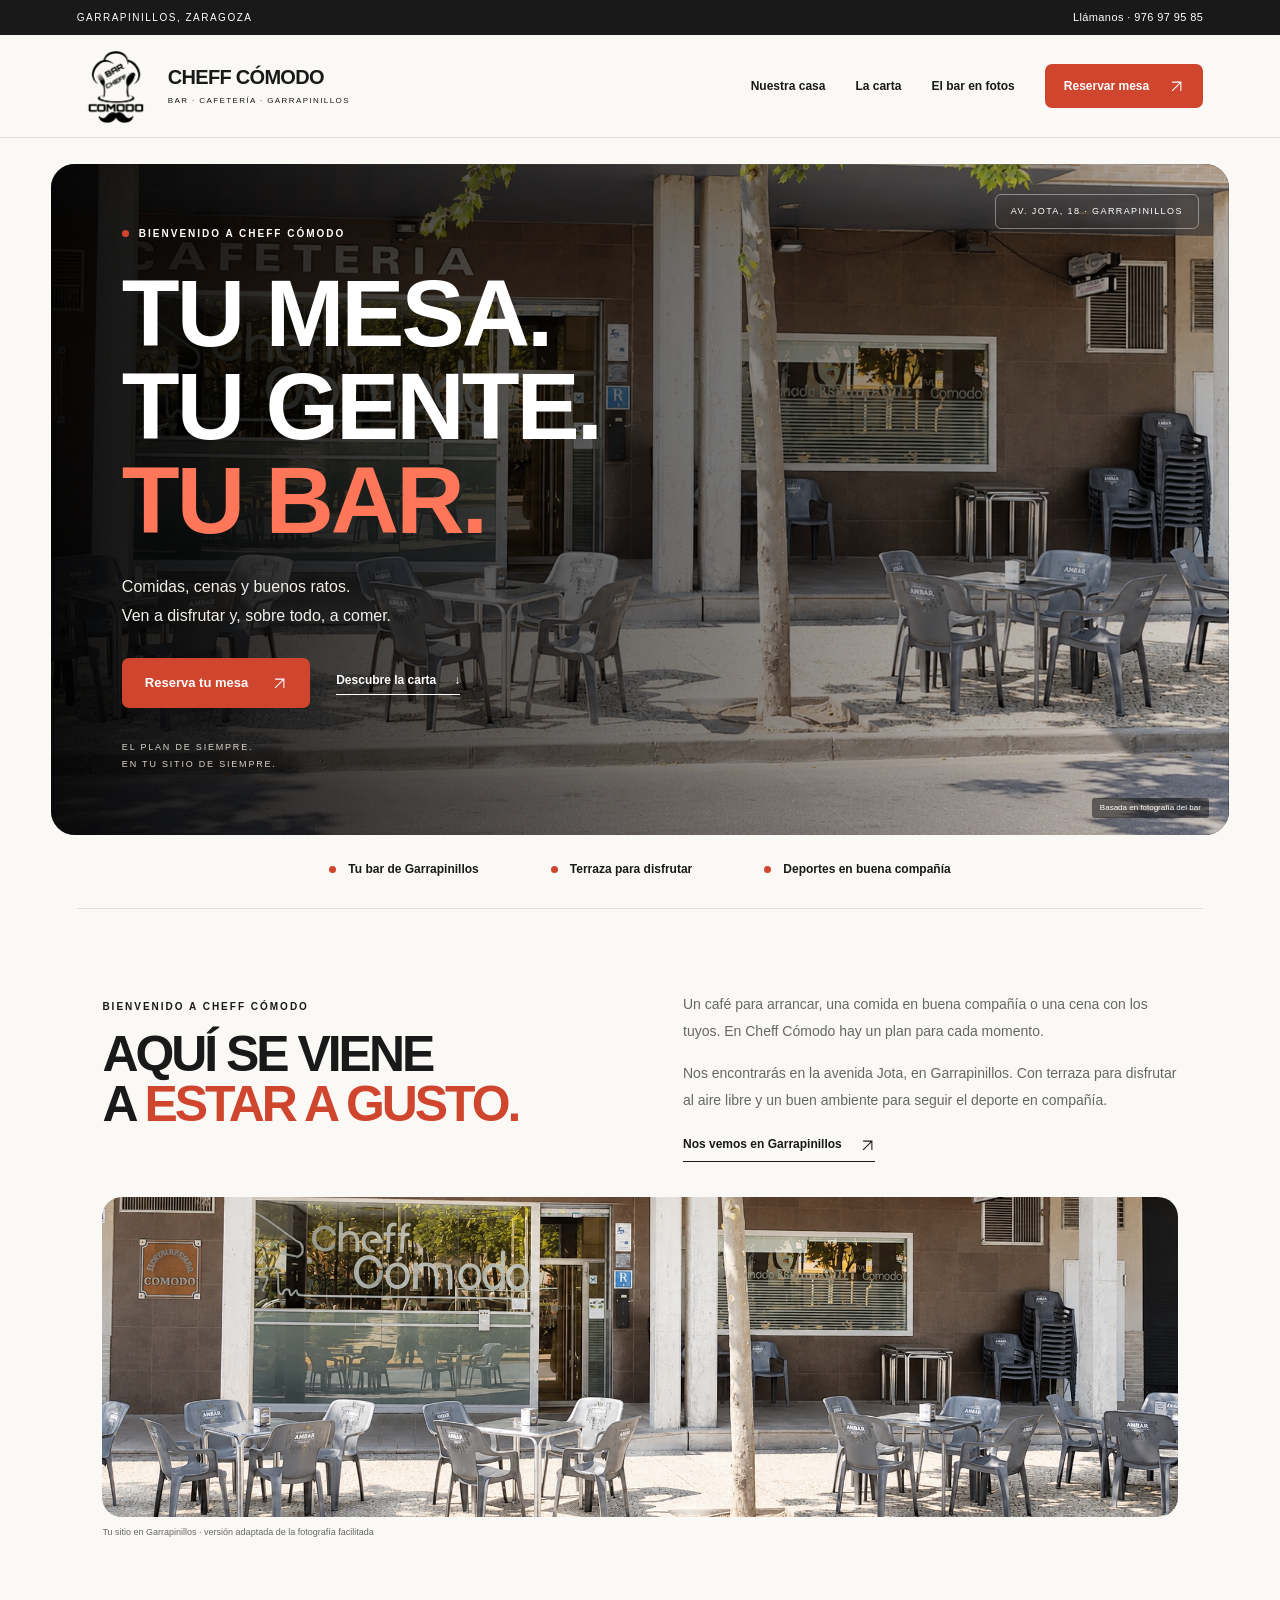
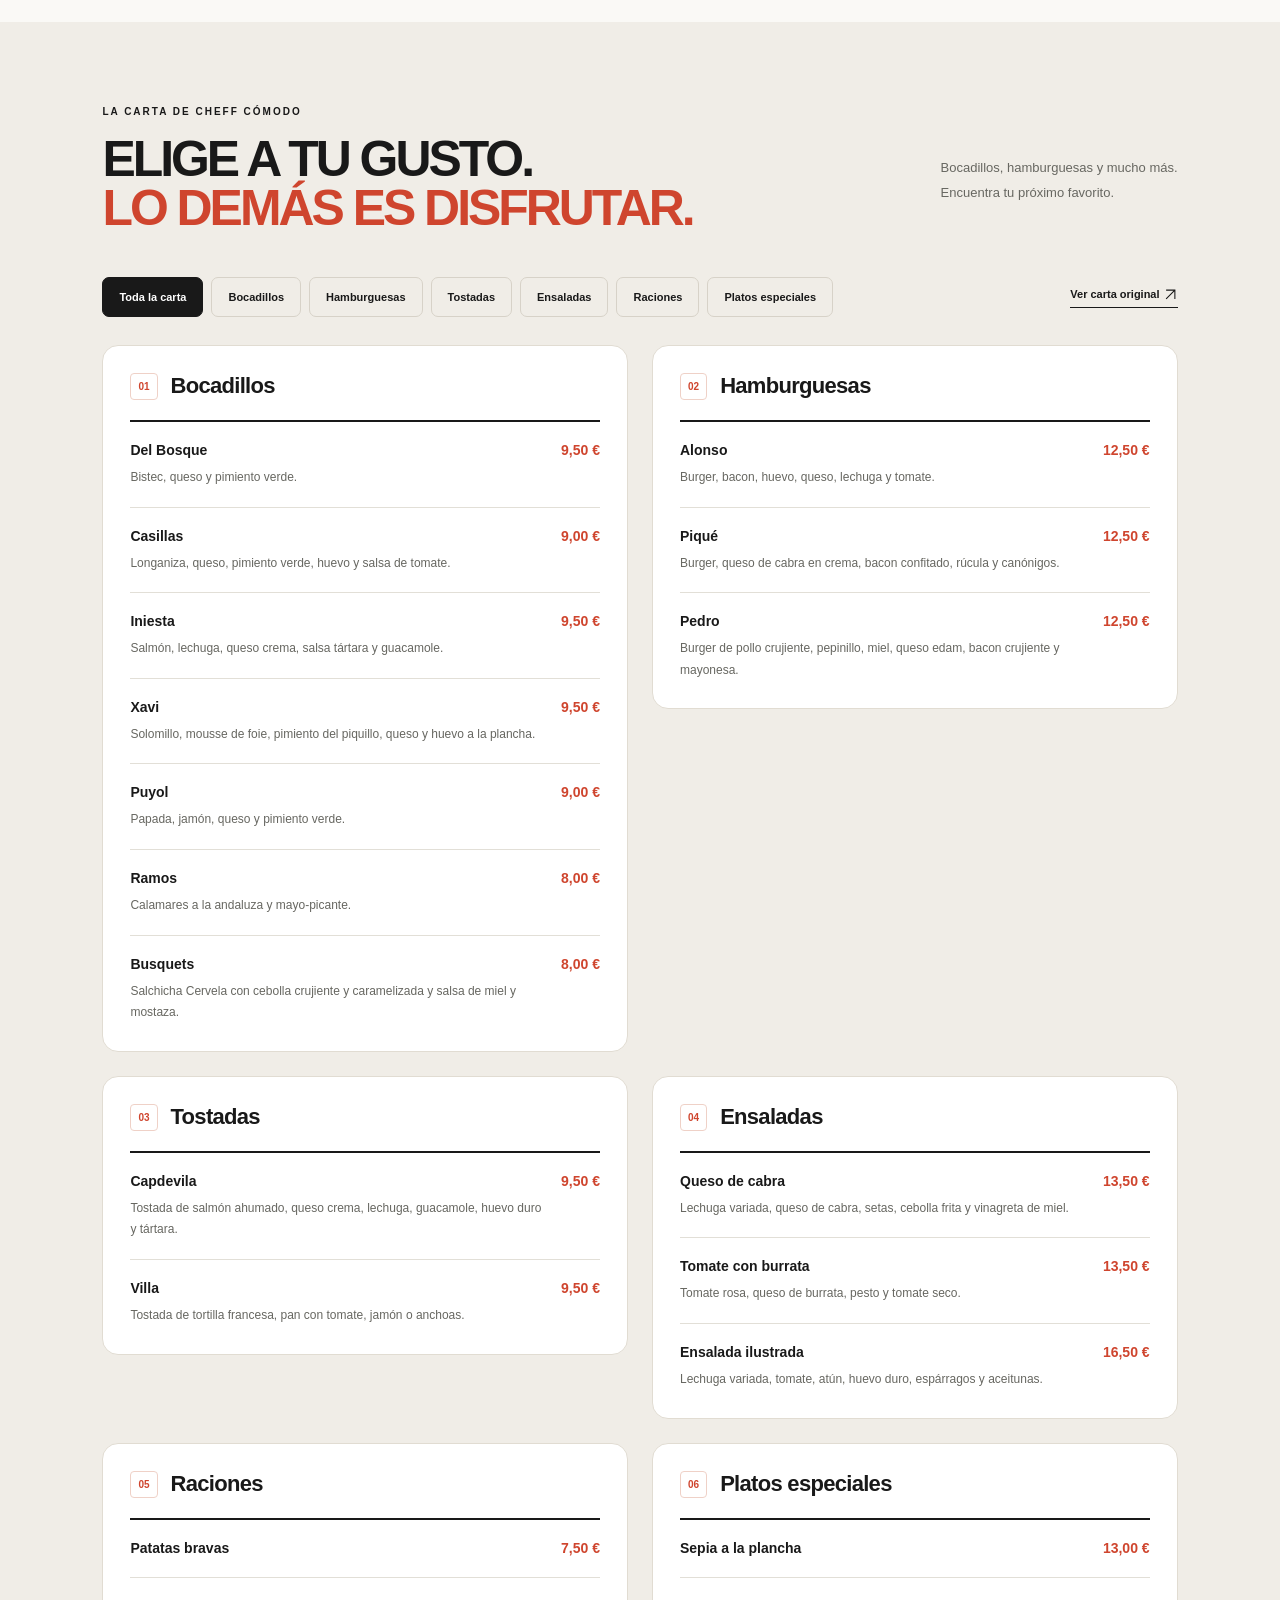
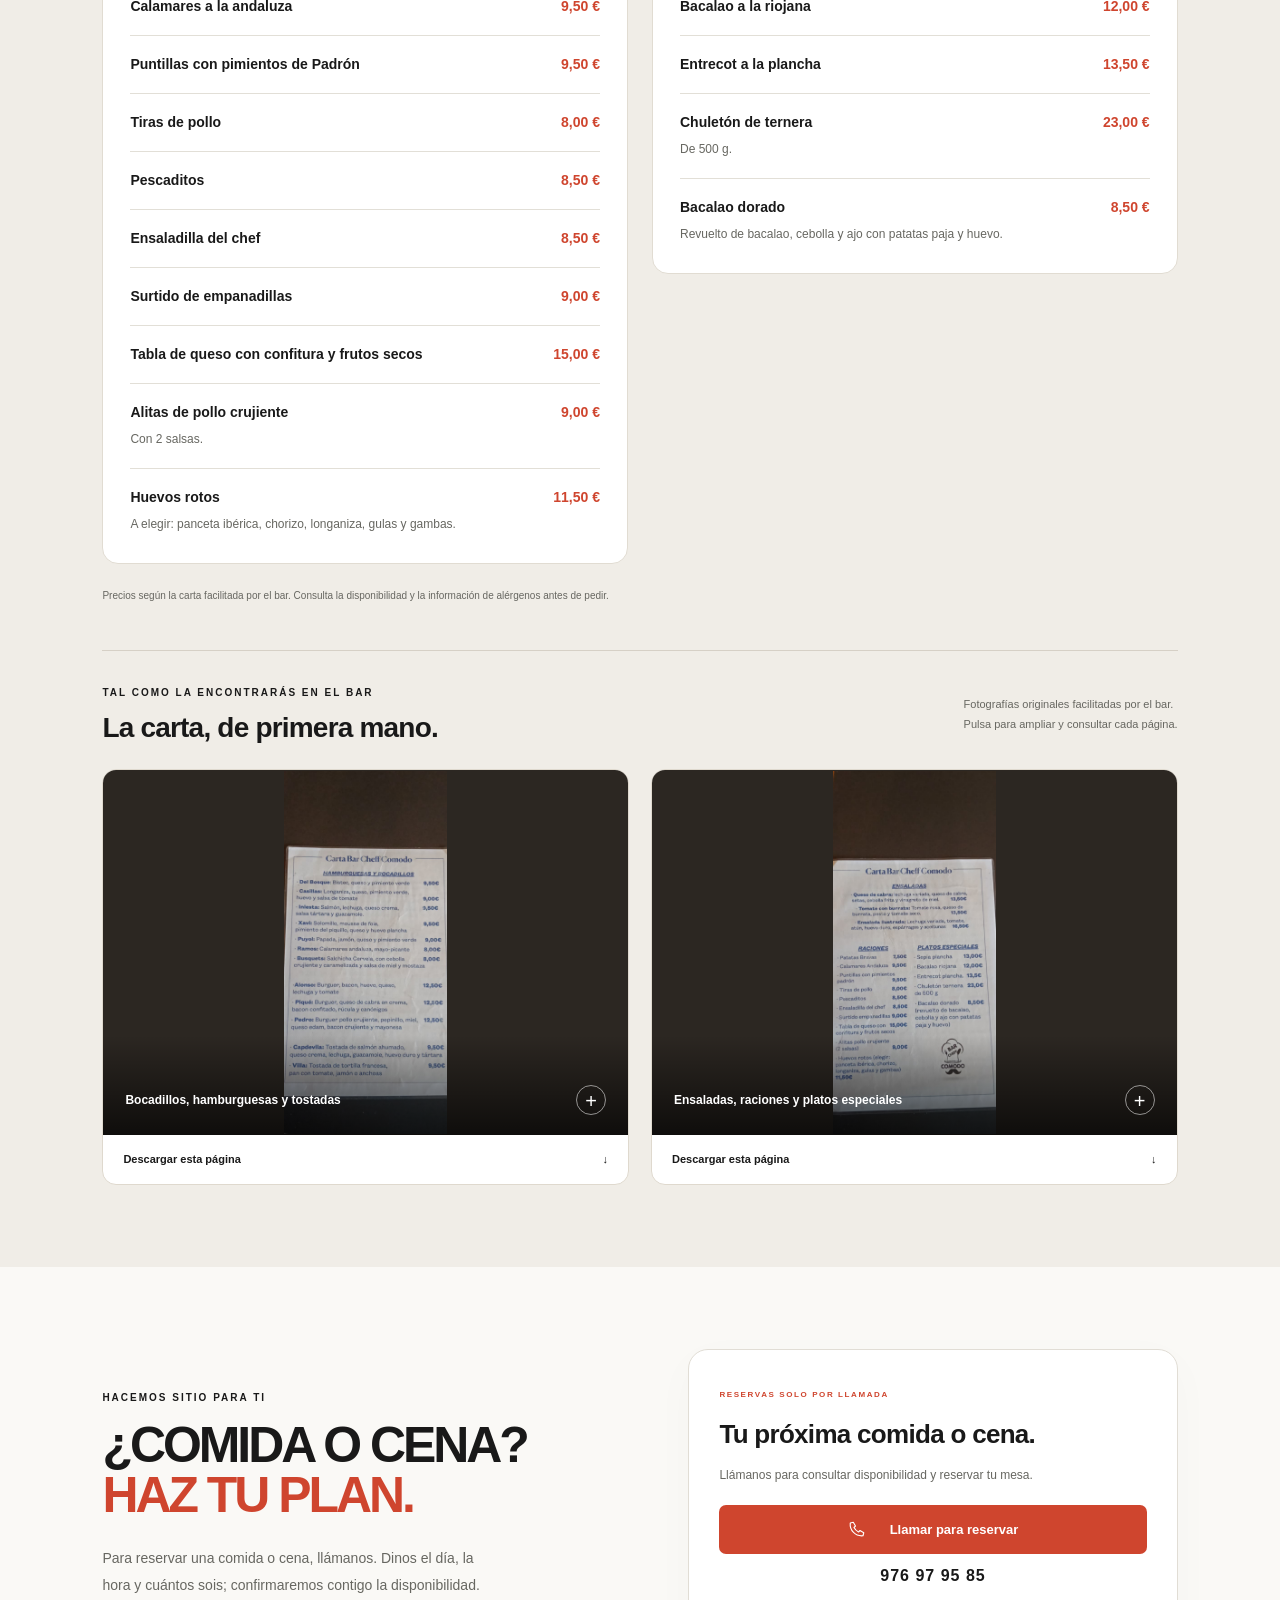
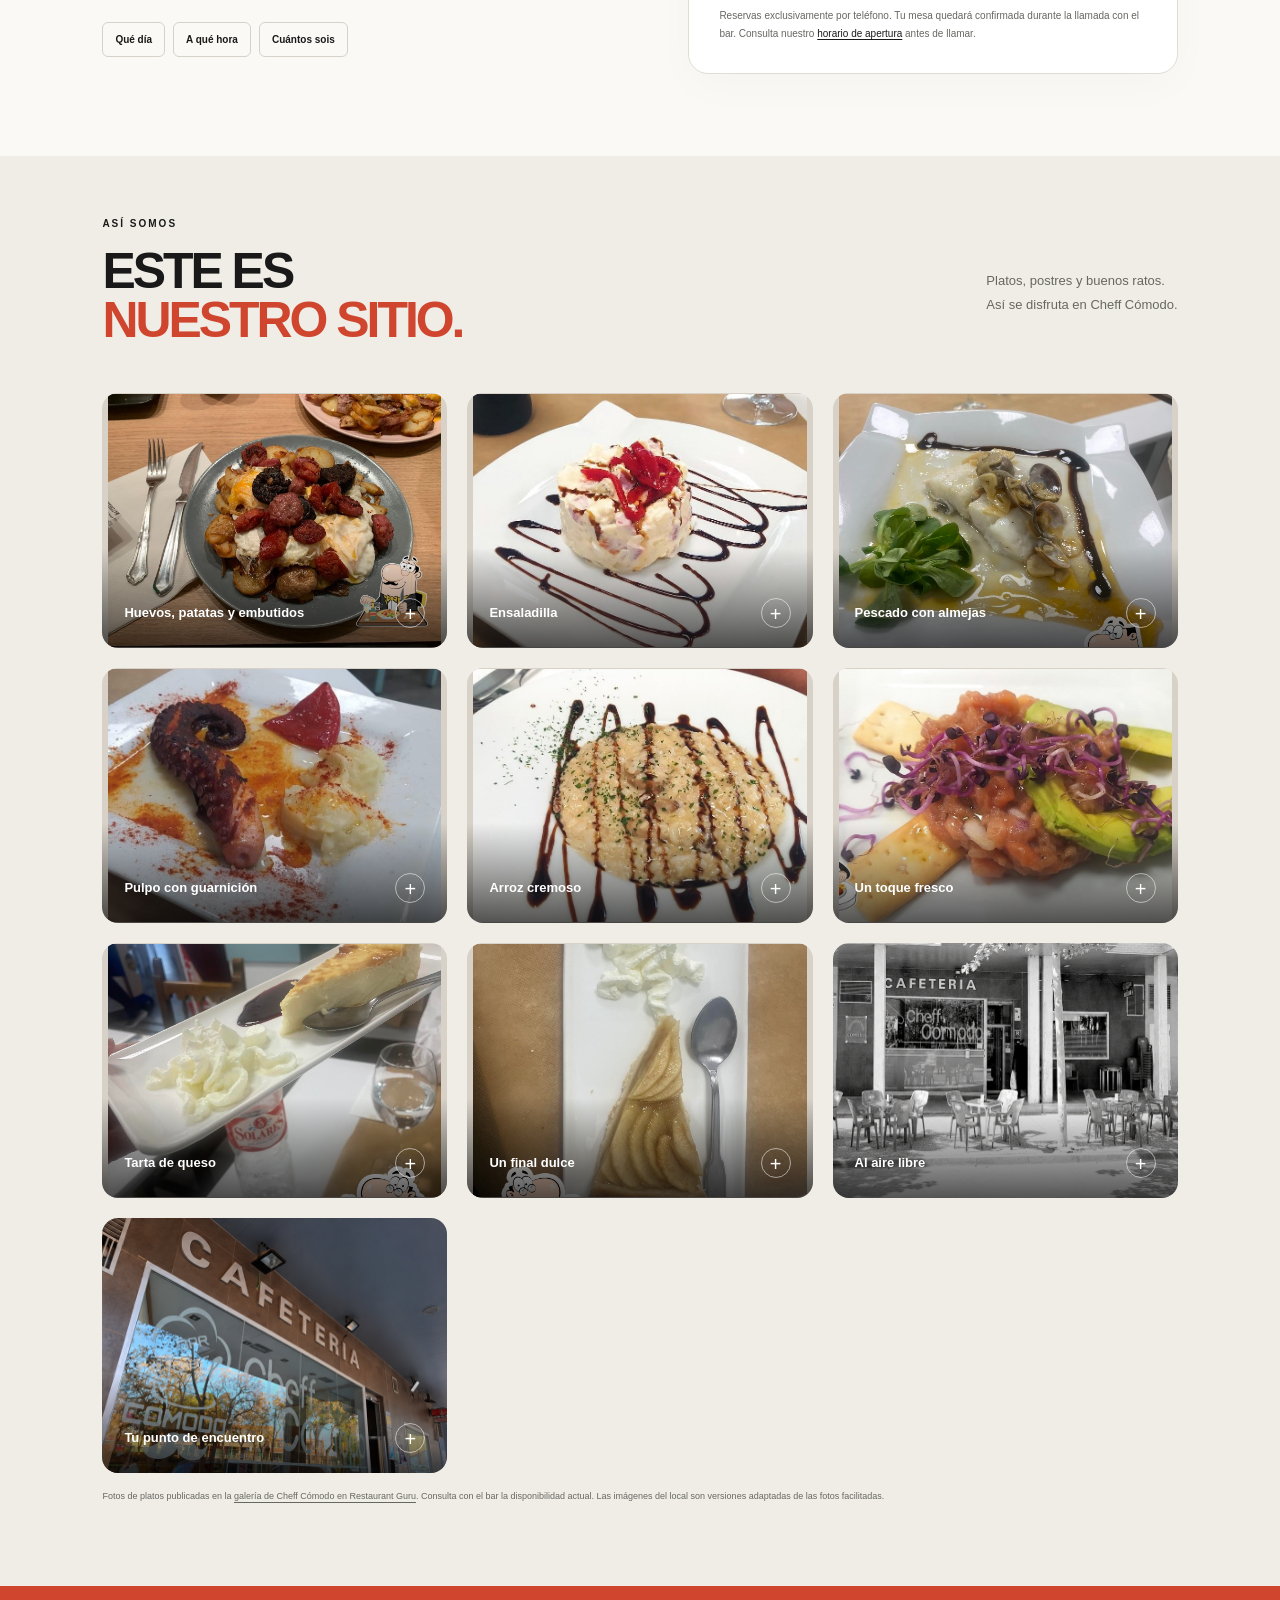
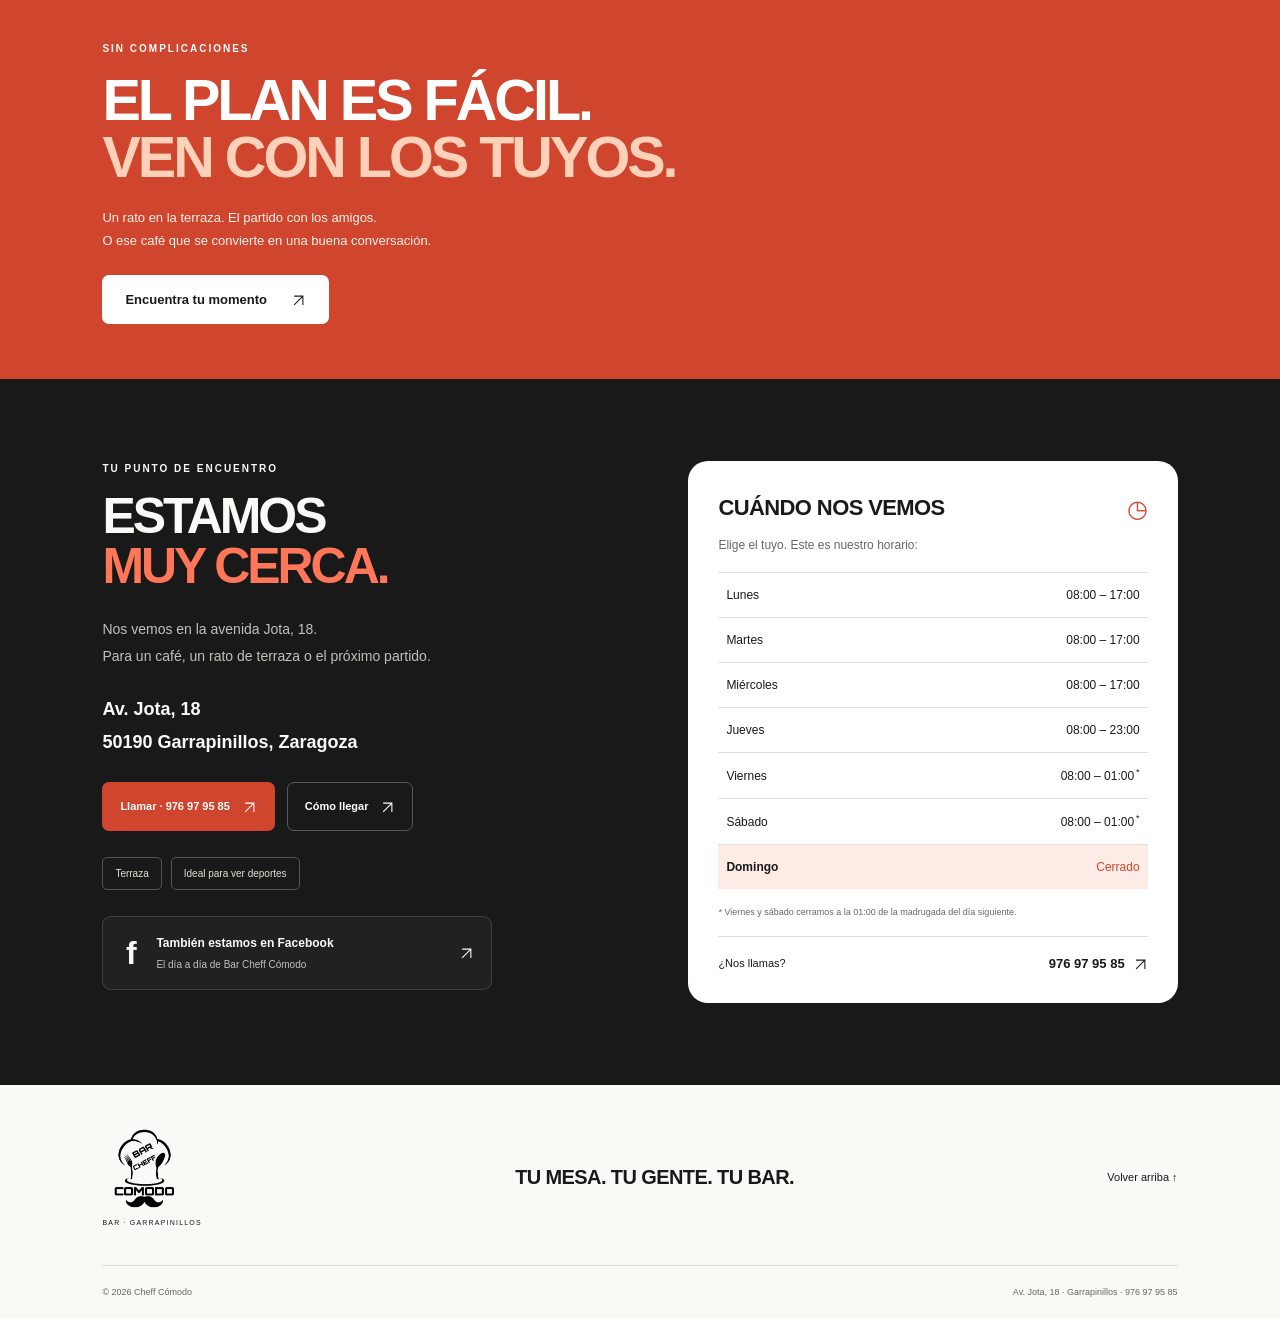
==== commit a2c0b1db: "Incorpora la carta real con precios, filtros y fotografías originales" ====
--- a/index.html
+++ b/index.html
@@ -14,12 +14,65 @@
 <section class="hero" id="inicio"><div class="hero-copy"><p class="eyebrow"><span></span> BIENVENIDO A CHEFF CÓMODO</p><h1>TU MESA.<br>TU GENTE.<br><em>TU BAR.</em></h1><p class="intro">Comidas, cenas y buenos ratos.<br>Ven a disfrutar y, sobre todo, a comer.</p><div class="hero-actions"><a class="button primary" href="#reservas">Reserva tu mesa <span><svg class="arrow-icon" viewBox="0 0 24 24" aria-hidden="true"><path d="M5 19 19 5M5 5h14v14"/></svg></span></a><a class="text-link" href="#carta">Descubre la carta <span>↓</span></a></div><div class="hero-bottom"><span class="little-sun"><svg class="sun-icon" viewBox="0 0 100 100" aria-hidden="true"><path d="M50 10v80M10 50h80M22 22l56 56M22 78l56-56"/></svg></span><p>EL PLAN DE SIEMPRE.<br><strong>EN TU SITIO DE SIEMPRE.</strong></p></div></div><div class="hero-image" role="img" aria-label="Fachada y terraza de Cheff Cómodo, versión adaptada de una fotografía del bar"><span class="image-label">AV. JOTA, 18 · GARRAPINILLOS</span><div class="round-seal">BUENA MESA<br><b><svg class="sun-icon" viewBox="0 0 100 100" aria-hidden="true"><path d="M50 10v80M10 50h80M22 22l56 56M22 78l56-56"/></svg></b><br>MEJOR COMPAÑÍA</div><span class="photo-caption">Basada en fotografía del bar</span></div></section>
 <div class="ribbon"><span>Tu bar de Garrapinillos</span><b><svg class="sun-icon" viewBox="0 0 100 100" aria-hidden="true"><path d="M50 10v80M10 50h80M22 22l56 56M22 78l56-56"/></svg></b><span>Terraza para disfrutar</span><b><svg class="sun-icon" viewBox="0 0 100 100" aria-hidden="true"><path d="M50 10v80M10 50h80M22 22l56 56M22 78l56-56"/></svg></b><span>Deportes en buena compañía</span><b><svg class="sun-icon" viewBox="0 0 100 100" aria-hidden="true"><path d="M50 10v80M10 50h80M22 22l56 56M22 78l56-56"/></svg></b></div>
 <section id="nosotros" class="about section"><div><p class="eyebrow">BIENVENIDO A CHEFF CÓMODO</p><h2>AQUÍ SE VIENE<br>A <em>ESTAR A GUSTO.</em></h2></div><div class="about-copy"><p>Un café para arrancar, una comida en buena compañía o una cena con los tuyos. En Cheff Cómodo hay un plan para cada momento.</p><p>Nos encontrarás en la avenida Jota, en Garrapinillos. Con terraza para disfrutar al aire libre y un buen ambiente para seguir el deporte en compañía.</p><a class="text-link" href="#contacto">Nos vemos en Garrapinillos <span><svg class="arrow-icon" viewBox="0 0 24 24" aria-hidden="true"><path d="M5 19 19 5M5 5h14v14"/></svg></span></a></div><figure class="place-photo"><img src="assets/cristalera.png" width="1815" height="866" loading="lazy" alt="Vista adaptada de la fachada y la terraza de Cheff Cómodo en Garrapinillos"><figcaption>Tu sitio en Garrapinillos · versión adaptada de la fotografía facilitada</figcaption></figure></section>
-<section id="carta" class="menu-section section"><div class="section-heading"><div><p class="eyebrow">PARA ABRIR BOCA</p><h2>BUEN PROVECHO.<br><em>MEJOR COMPAÑÍA.</em></h2></div><p>Pequeños placeres.<br>Grandes conversaciones.</p></div><div class="menu-toolbar"><div class="filters" role="group" aria-label="Filtrar propuestas de carta"><button class="filter active" data-filter="todos" aria-pressed="true">Un poco de todo</button><button class="filter" data-filter="manana" aria-pressed="false">Por la mañana</button><button class="filter" data-filter="compartir" aria-pressed="false">Para compartir</button><button class="filter" data-filter="brindar" aria-pressed="false">Para brindar</button></div><span class="draft-tag">CARTA ORIENTATIVA</span></div><div class="menu-grid" aria-live="polite">
-<article class="food-card" data-category="compartir"><div class="food-photo"><img src="assets/ensaladilla.jpg" width="1200" height="553" alt="Ensaladilla fotografiada en Cheff Cómodo" loading="lazy"><span class="dish-tag">PARA COMPARTIR</span></div><div class="food-text"><h3>Ensaladilla y charla.</h3><p>Algo rico al centro. La mejor excusa para sentarse juntos.</p></div></article>
-<article class="food-card" data-category="compartir"><div class="food-photo"><img src="assets/huevos.jpg" width="1200" height="900" alt="Huevos con patatas y embutidos fotografiados en Cheff Cómodo" loading="lazy"><span class="dish-tag">CON GANAS</span></div><div class="food-text"><h3>De los que apetecen.</h3><p>Huevos, patatas y embutidos. Para disfrutar sin complicaciones.</p></div></article>
-<article class="food-card" data-category="manana"><div class="coffee-art" aria-hidden="true"><svg class="cup-icon" viewBox="0 0 120 100" aria-hidden="true"><path d="M22 35h64v23a25 25 0 0 1-25 25H47a25 25 0 0 1-25-25zM86 39h9a15 15 0 0 1 0 30H85M16 91h81M42 22c-12-10 10-11 0-21M61 22c-12-10 10-11 0-21"/></svg><span>¿UN CAFÉ?</span></div><div class="food-text"><h3>Tu primera pausa.</h3><p>Un café y un rato para ti. O una sobremesa que se alarga.</p></div></article>
-<article class="food-card" data-category="brindar"><div class="food-photo terrace-photo" role="img" aria-label="Terraza del bar, versión adaptada de una fotografía facilitada"><span class="dish-tag">AL AIRE LIBRE</span></div><div class="food-text"><h3>Nos vemos fuera.</h3><p>Un brindis, terraza y buena compañía. Tú eliges el momento.</p></div></article>
-</div><p class="menu-note">Selección orientativa. Consulta con el bar la carta del día, precios, disponibilidad y alérgenos.</p></section>
+<section id="carta" class="menu-section section" aria-labelledby="menu-title">
+<div class="section-heading"><div><p class="eyebrow">LA CARTA DE CHEFF CÓMODO</p><h2 id="menu-title">ELIGE A TU GUSTO.<br><em>LO DEMÁS ES DISFRUTAR.</em></h2></div><p>Bocadillos, hamburguesas y mucho más.<br>Encuentra tu próximo favorito.</p></div>
+<div class="menu-toolbar"><div class="filters" role="group" aria-label="Filtrar la carta">
+<button class="filter active" data-filter="todos" aria-pressed="true" aria-controls="menu-content">Toda la carta</button>
+<button class="filter" data-filter="bocadillos" aria-pressed="false" aria-controls="menu-content">Bocadillos</button>
+<button class="filter" data-filter="hamburguesas" aria-pressed="false" aria-controls="menu-content">Hamburguesas</button>
+<button class="filter" data-filter="tostadas" aria-pressed="false" aria-controls="menu-content">Tostadas</button>
+<button class="filter" data-filter="ensaladas" aria-pressed="false" aria-controls="menu-content">Ensaladas</button>
+<button class="filter" data-filter="raciones" aria-pressed="false" aria-controls="menu-content">Raciones</button>
+<button class="filter" data-filter="especiales" aria-pressed="false" aria-controls="menu-content">Platos especiales</button>
+</div><a class="menu-original-link" href="#carta-original">Ver carta original <svg class="arrow-icon" viewBox="0 0 24 24" aria-hidden="true"><path d="M5 19 19 5M5 5h14v14"/></svg></a></div>
+<p class="visually-hidden" id="menu-status" role="status">30 opciones en la carta.</p><div id="menu-content" class="menu-categories">
+<section class="menu-category" data-category="bocadillos" aria-labelledby="menu-bocadillos"><div class="category-heading"><span>01</span><h3 id="menu-bocadillos">Bocadillos</h3></div><ul class="menu-items">
+<li class="menu-item"><div class="menu-item-copy"><h4>Del Bosque</h4><p>Bistec, queso y pimiento verde.</p></div><span class="menu-price" data-cents="950">9,50 €</span></li>
+<li class="menu-item"><div class="menu-item-copy"><h4>Casillas</h4><p>Longaniza, queso, pimiento verde, huevo y salsa de tomate.</p></div><span class="menu-price" data-cents="900">9,00 €</span></li>
+<li class="menu-item"><div class="menu-item-copy"><h4>Iniesta</h4><p>Salmón, lechuga, queso crema, salsa tártara y guacamole.</p></div><span class="menu-price" data-cents="950">9,50 €</span></li>
+<li class="menu-item"><div class="menu-item-copy"><h4>Xavi</h4><p>Solomillo, mousse de foie, pimiento del piquillo, queso y huevo a la plancha.</p></div><span class="menu-price" data-cents="950">9,50 €</span></li>
+<li class="menu-item"><div class="menu-item-copy"><h4>Puyol</h4><p>Papada, jamón, queso y pimiento verde.</p></div><span class="menu-price" data-cents="900">9,00 €</span></li>
+<li class="menu-item"><div class="menu-item-copy"><h4>Ramos</h4><p>Calamares a la andaluza y mayo-picante.</p></div><span class="menu-price" data-cents="800">8,00 €</span></li>
+<li class="menu-item"><div class="menu-item-copy"><h4>Busquets</h4><p>Salchicha Cervela con cebolla crujiente y caramelizada y salsa de miel y mostaza.</p></div><span class="menu-price" data-cents="800">8,00 €</span></li>
+</ul></section>
+<section class="menu-category" data-category="hamburguesas" aria-labelledby="menu-hamburguesas"><div class="category-heading"><span>02</span><h3 id="menu-hamburguesas">Hamburguesas</h3></div><ul class="menu-items">
+<li class="menu-item"><div class="menu-item-copy"><h4>Alonso</h4><p>Burger, bacon, huevo, queso, lechuga y tomate.</p></div><span class="menu-price" data-cents="1250">12,50 €</span></li>
+<li class="menu-item"><div class="menu-item-copy"><h4>Piqué</h4><p>Burger, queso de cabra en crema, bacon confitado, rúcula y canónigos.</p></div><span class="menu-price" data-cents="1250">12,50 €</span></li>
+<li class="menu-item"><div class="menu-item-copy"><h4>Pedro</h4><p>Burger de pollo crujiente, pepinillo, miel, queso edam, bacon crujiente y mayonesa.</p></div><span class="menu-price" data-cents="1250">12,50 €</span></li>
+</ul></section>
+<section class="menu-category" data-category="tostadas" aria-labelledby="menu-tostadas"><div class="category-heading"><span>03</span><h3 id="menu-tostadas">Tostadas</h3></div><ul class="menu-items">
+<li class="menu-item"><div class="menu-item-copy"><h4>Capdevila</h4><p>Tostada de salmón ahumado, queso crema, lechuga, guacamole, huevo duro y tártara.</p></div><span class="menu-price" data-cents="950">9,50 €</span></li>
+<li class="menu-item"><div class="menu-item-copy"><h4>Villa</h4><p>Tostada de tortilla francesa, pan con tomate, jamón o anchoas.</p></div><span class="menu-price" data-cents="950">9,50 €</span></li>
+</ul></section>
+<section class="menu-category" data-category="ensaladas" aria-labelledby="menu-ensaladas"><div class="category-heading"><span>04</span><h3 id="menu-ensaladas">Ensaladas</h3></div><ul class="menu-items">
+<li class="menu-item"><div class="menu-item-copy"><h4>Queso de cabra</h4><p>Lechuga variada, queso de cabra, setas, cebolla frita y vinagreta de miel.</p></div><span class="menu-price" data-cents="1350">13,50 €</span></li>
+<li class="menu-item"><div class="menu-item-copy"><h4>Tomate con burrata</h4><p>Tomate rosa, queso de burrata, pesto y tomate seco.</p></div><span class="menu-price" data-cents="1350">13,50 €</span></li>
+<li class="menu-item"><div class="menu-item-copy"><h4>Ensalada ilustrada</h4><p>Lechuga variada, tomate, atún, huevo duro, espárragos y aceitunas.</p></div><span class="menu-price" data-cents="1650">16,50 €</span></li>
+</ul></section>
+<section class="menu-category" data-category="raciones" aria-labelledby="menu-raciones"><div class="category-heading"><span>05</span><h3 id="menu-raciones">Raciones</h3></div><ul class="menu-items">
+<li class="menu-item"><div class="menu-item-copy"><h4>Patatas bravas</h4></div><span class="menu-price" data-cents="750">7,50 €</span></li>
+<li class="menu-item"><div class="menu-item-copy"><h4>Calamares a la andaluza</h4></div><span class="menu-price" data-cents="950">9,50 €</span></li>
+<li class="menu-item"><div class="menu-item-copy"><h4>Puntillas con pimientos de Padrón</h4></div><span class="menu-price" data-cents="950">9,50 €</span></li>
+<li class="menu-item"><div class="menu-item-copy"><h4>Tiras de pollo</h4></div><span class="menu-price" data-cents="800">8,00 €</span></li>
+<li class="menu-item"><div class="menu-item-copy"><h4>Pescaditos</h4></div><span class="menu-price" data-cents="850">8,50 €</span></li>
+<li class="menu-item"><div class="menu-item-copy"><h4>Ensaladilla del chef</h4></div><span class="menu-price" data-cents="850">8,50 €</span></li>
+<li class="menu-item"><div class="menu-item-copy"><h4>Surtido de empanadillas</h4></div><span class="menu-price" data-cents="900">9,00 €</span></li>
+<li class="menu-item"><div class="menu-item-copy"><h4>Tabla de queso con confitura y frutos secos</h4></div><span class="menu-price" data-cents="1500">15,00 €</span></li>
+<li class="menu-item"><div class="menu-item-copy"><h4>Alitas de pollo crujiente</h4><p>Con 2 salsas.</p></div><span class="menu-price" data-cents="900">9,00 €</span></li>
+<li class="menu-item"><div class="menu-item-copy"><h4>Huevos rotos</h4><p>A elegir: panceta ibérica, chorizo, longaniza, gulas y gambas.</p></div><span class="menu-price" data-cents="1150">11,50 €</span></li>
+</ul></section>
+<section class="menu-category" data-category="especiales" aria-labelledby="menu-especiales"><div class="category-heading"><span>06</span><h3 id="menu-especiales">Platos especiales</h3></div><ul class="menu-items">
+<li class="menu-item"><div class="menu-item-copy"><h4>Sepia a la plancha</h4></div><span class="menu-price" data-cents="1300">13,00 €</span></li>
+<li class="menu-item"><div class="menu-item-copy"><h4>Bacalao a la riojana</h4></div><span class="menu-price" data-cents="1200">12,00 €</span></li>
+<li class="menu-item"><div class="menu-item-copy"><h4>Entrecot a la plancha</h4></div><span class="menu-price" data-cents="1350">13,50 €</span></li>
+<li class="menu-item"><div class="menu-item-copy"><h4>Chuletón de ternera</h4><p>De 500 g.</p></div><span class="menu-price" data-cents="2300">23,00 €</span></li>
+<li class="menu-item"><div class="menu-item-copy"><h4>Bacalao dorado</h4><p>Revuelto de bacalao, cebolla y ajo con patatas paja y huevo.</p></div><span class="menu-price" data-cents="850">8,50 €</span></li>
+</ul></section>
+</div><p class="menu-note">Precios según la carta facilitada por el bar. Consulta la disponibilidad y la información de alérgenos antes de pedir.</p>
+<div class="menu-originals" id="carta-original"><div class="originals-heading"><div><p class="eyebrow">TAL COMO LA ENCONTRARÁS EN EL BAR</p><h3>La carta, de primera mano.</h3></div><p>Fotografías originales facilitadas por el bar.<br>Pulsa para ampliar y consultar cada página.</p></div><div class="originals-grid">
+<article class="original-card"><button class="gallery-item menu-original" data-origin="menu-original" data-caption="Carta original · Bocadillos, hamburguesas y tostadas" aria-label="Ampliar la carta original de bocadillos, hamburguesas y tostadas"><img src="assets/carta-bocadillos.jpg" width="718" height="1600" alt="Fotografía original de la carta de bocadillos, hamburguesas y tostadas, con ingredientes y precios" loading="lazy"><span class="gallery-label">Bocadillos, hamburguesas y tostadas <b>+</b></span></button><a href="assets/carta-bocadillos.jpg" download="carta-cheff-comodo-bocadillos.jpg">Descargar esta página <span aria-hidden="true">↓</span></a></article>
+<article class="original-card"><button class="gallery-item menu-original" data-origin="menu-original" data-caption="Carta original · Ensaladas, raciones y platos especiales" aria-label="Ampliar la carta original de ensaladas, raciones y platos especiales"><img src="assets/carta-raciones.jpg" width="718" height="1600" alt="Fotografía original de la carta de ensaladas, raciones y platos especiales, con precios" loading="lazy"><span class="gallery-label">Ensaladas, raciones y platos especiales <b>+</b></span></button><a href="assets/carta-raciones.jpg" download="carta-cheff-comodo-raciones.jpg">Descargar esta página <span aria-hidden="true">↓</span></a></article>
+</div></div></section>
 <section id="reservas" class="reservation-section section" aria-labelledby="reservation-title">
 <div class="reservation-copy"><p class="eyebrow">HACEMOS SITIO PARA TI</p><h2 id="reservation-title">¿COMIDA O CENA?<br><em>HAZ TU PLAN.</em></h2><p>Para reservar una comida o cena, llámanos. Dinos el día, la hora y cuántos sois; confirmaremos contigo la disponibilidad.</p><div class="reservation-details" aria-label="Datos que necesitamos al llamar"><span>Qué día</span><span>A qué hora</span><span>Cuántos sois</span></div></div>
 <div class="reservation-card"><span class="reservation-label">RESERVAS SOLO POR LLAMADA</span><h3>Tu próxima comida o cena.</h3><p>Llámanos para consultar disponibilidad y reservar tu mesa.</p><a class="button primary reservation-call" href="tel:+34976979585" aria-label="Llamar al 976 97 95 85 para reservar mesa"><svg class="phone-icon" viewBox="0 0 24 24" aria-hidden="true"><path d="m7 3 3 5-2 2a14 14 0 0 0 6 6l2-2 5 3-1 4C10 22 2 14 3 4z"/></svg><span>Llamar para reservar</span></a><p class="reservation-number">976 97 95 85</p>
@@ -56,4 +109,4 @@
 </tbody></table><p class="hours-note">* Viernes y sábado cerramos a la 01:00 de la madrugada del día siguiente.</p><a class="schedule-phone" href="tel:+34976979585">¿Nos llamas? <strong>976 97 95 85</strong> <span><svg class="arrow-icon" viewBox="0 0 24 24" aria-hidden="true"><path d="M5 19 19 5M5 5h14v14"/></svg></span></a></div>
 </section>
 </main><footer><a class="footer-brand" href="#inicio"><img class="business-logo" src="assets/logo.png" alt="Bar Cheff Cómodo, logotipo del gorro de cocinero con bigote" width="84" height="84"><span>BAR · GARRAPINILLOS</span></a><p>TU MESA. TU GENTE. TU BAR.</p><a href="#inicio">Volver arriba ↑</a><div class="footer-bottom"><span>© <span id="year">2026</span> Cheff Cómodo</span><span>Av. Jota, 18 · Garrapinillos · <a href="tel:+34976979585">976 97 95 85</a></span></div></footer><a class="mobile-call" href="tel:+34976979585">Reservar mesa <strong>976 97 95 85</strong></a>
-<dialog class="photo-dialog" aria-label="Fotografía ampliada"><div class="dialog-toolbar"><p id="photo-caption"></p><button class="dialog-close" aria-label="Cerrar fotografía">×</button></div><div class="dialog-photo" role="img" aria-label=""></div><p class="dialog-note">Versión adaptada de la fotografía facilitada.</p></dialog></body></html>
+<dialog class="photo-dialog" aria-label="Fotografía ampliada"><div class="dialog-toolbar"><p id="photo-caption"></p><button class="dialog-close" aria-label="Cerrar fotografía">×</button></div><div class="dialog-actions"><button id="photo-zoom" type="button" aria-pressed="false" hidden>Ampliar para leer</button></div><div class="dialog-photo" role="img" aria-label=""></div><p class="dialog-note">Versión adaptada de la fotografía facilitada.</p></dialog></body></html>
--- a/styles.css
+++ b/styles.css
@@ -8,3 +8,5 @@
 @media(prefers-reduced-motion:reduce){html{scroll-behavior:auto}*{transition:none!important}}
 .facebook-link{display:flex;align-items:center;gap:14px;max-width:390px;margin-top:26px;padding:17px;background:#ffffff09;border:1px solid #ffffff25;border-radius:9px;transition:background .2s}.facebook-link:hover{background:#ffffff15}.facebook-mark{font-family:Arial,sans-serif;font-size:32px;font-weight:900;color:#faf9f6;line-height:1;width:22px;text-align:center}.facebook-link strong{font-size:12px;display:block}.facebook-link small{display:block;font-size:10px;font-weight:400;color:#c3c0ba;margin-top:5px}.facebook-link>.arrow-icon{margin-left:auto;flex-shrink:0}@media(max-width:440px){.hero h1{font-size:58px;letter-spacing:-2.5px}.hero{min-height:565px}.hero-copy{padding-top:44px}.facebook-link{padding:15px}.facebook-link strong{font-size:11px}.facebook-link small{font-size:9px}}@media(max-width:360px){.hero h1{font-size:53px}}
 .food-photo>img,.gallery-real>img{display:block;width:100%;height:100%;object-fit:cover}.gallery-real{background-image:none}.photo-grid{grid-template-columns:repeat(3,minmax(0,1fr))}.photo-grid .gallery-item{height:255px}.gallery-note a,.dialog-note a{text-decoration:underline;text-underline-offset:3px}.dialog-photo.original-photo{aspect-ratio:auto;height:min(70dvh,740px);background:#171717;display:flex;align-items:center;justify-content:center}.dialog-photo.original-photo img{width:100%;height:100%;object-fit:contain;display:block}.reservation-note{margin-top:16px}.reservation-copy{align-self:center}@media(max-width:900px){.photo-grid{grid-template-columns:repeat(2,minmax(0,1fr))}.photo-grid .gallery-item{height:245px}}@media(max-width:440px){.photo-grid .gallery-item{height:185px}}
+/* Carta transcrita de las fotografías originales del bar. */
+.menu-section .menu-toolbar{align-items:flex-start;gap:24px}.menu-section .filters{flex:1}.menu-original-link{font-size:11px;font-weight:700;white-space:nowrap;border-bottom:1px solid currentColor;padding:9px 0 5px}.menu-original-link span{margin-left:10px}.menu-categories{display:grid;grid-template-columns:repeat(2,minmax(0,1fr));gap:24px;align-items:start}.menu-category{background:#fff;border:1px solid #e1dcd2;border-radius:16px;padding:27px;min-width:0}.menu-category[hidden]{display:none}.category-heading{display:flex;align-items:center;gap:13px;padding-bottom:20px;border-bottom:2px solid var(--ink)}.category-heading>span{font-size:10px;font-weight:700;color:var(--orange);border:1px solid #efd1c7;padding:5px 7px;border-radius:4px}.category-heading h3{font-size:22px;font-weight:800;letter-spacing:-.7px;line-height:1.2}.menu-items{list-style:none;padding:0;margin:0}.menu-item{display:flex;justify-content:space-between;align-items:flex-start;gap:18px;padding:18px 0;border-bottom:1px solid var(--line)}.menu-item:last-child{border-bottom:0;padding-bottom:0}.menu-item-copy{min-width:0}.menu-item h4{font-size:14px;line-height:1.5;font-weight:700;margin:0}.menu-item p{font-size:12px;line-height:1.8;color:var(--muted);margin-top:6px}.menu-price{font-size:14px;line-height:1.5;font-weight:800;color:var(--orange);white-space:nowrap;font-variant-numeric:tabular-nums}.menu-originals{margin-top:45px;padding-top:34px;border-top:1px solid #d6d0c6;scroll-margin-top:20px}.originals-heading{display:flex;justify-content:space-between;align-items:center;gap:25px;margin-bottom:25px}.originals-heading h3{font-size:28px;line-height:1.2;letter-spacing:-.8px;font-weight:800;margin-top:10px}.originals-heading>p{font-size:11px;color:var(--muted);line-height:1.8}.originals-grid{display:grid;grid-template-columns:1fr 1fr;gap:22px}.original-card{background:white;border:1px solid #dfd9ce;border-radius:14px;overflow:hidden}.original-card .menu-original{display:block;width:100%;height:365px;background:#2c2722;background-image:none;border-radius:0}.menu-original img{display:block;width:100%;height:100%;object-fit:contain}.original-card>a{display:flex;justify-content:space-between;align-items:center;padding:16px 20px;font-size:11px;font-weight:600}.original-card>a:hover{color:var(--orange)}.menu-original .gallery-label{font-size:12px;text-align:left;gap:12px}.menu-original .gallery-label b{flex-shrink:0}.dialog-actions{display:flex;justify-content:flex-start}.dialog-actions button{border:1px solid var(--line);border-radius:5px;background:white;color:var(--ink);padding:9px 13px;font-size:12px;font-weight:600;margin:0 0 12px}.dialog-actions button[hidden]{display:none}.dialog-photo.original-photo.zoomed{display:block;overflow:auto;height:70dvh;max-height:70dvh}.dialog-photo.original-photo.zoomed img{width:100%;min-width:718px;max-width:none;height:auto;object-fit:initial;display:block}@media(max-width:900px){.menu-category{padding:22px}.category-heading h3{font-size:20px}.menu-item{gap:12px}.menu-categories{gap:18px}.menu-section .menu-toolbar{flex-direction:column;gap:12px}.menu-original-link{font-size:11px}}@media(max-width:760px){.menu-categories{grid-template-columns:1fr}.menu-item h4,.menu-price{font-size:14px}.menu-item p{font-size:13px}.originals-heading{align-items:flex-start;flex-direction:column;gap:14px}.originals-heading h3{font-size:27px}.originals-grid{gap:14px}.original-card .menu-original{height:305px}.menu-original .gallery-label{font-size:10px;padding:35px 12px 12px}}@media(max-width:440px){.menu-category{padding:21px}.category-heading h3{font-size:22px}.menu-item{padding:17px 0}.menu-item p{font-size:12px}.originals-grid{grid-template-columns:1fr}.original-card .menu-original{height:370px}.originals-heading h3{font-size:25px}.menu-section .filter{padding:10px 12px;font-size:10px}.menu-original .gallery-label{font-size:12px}}
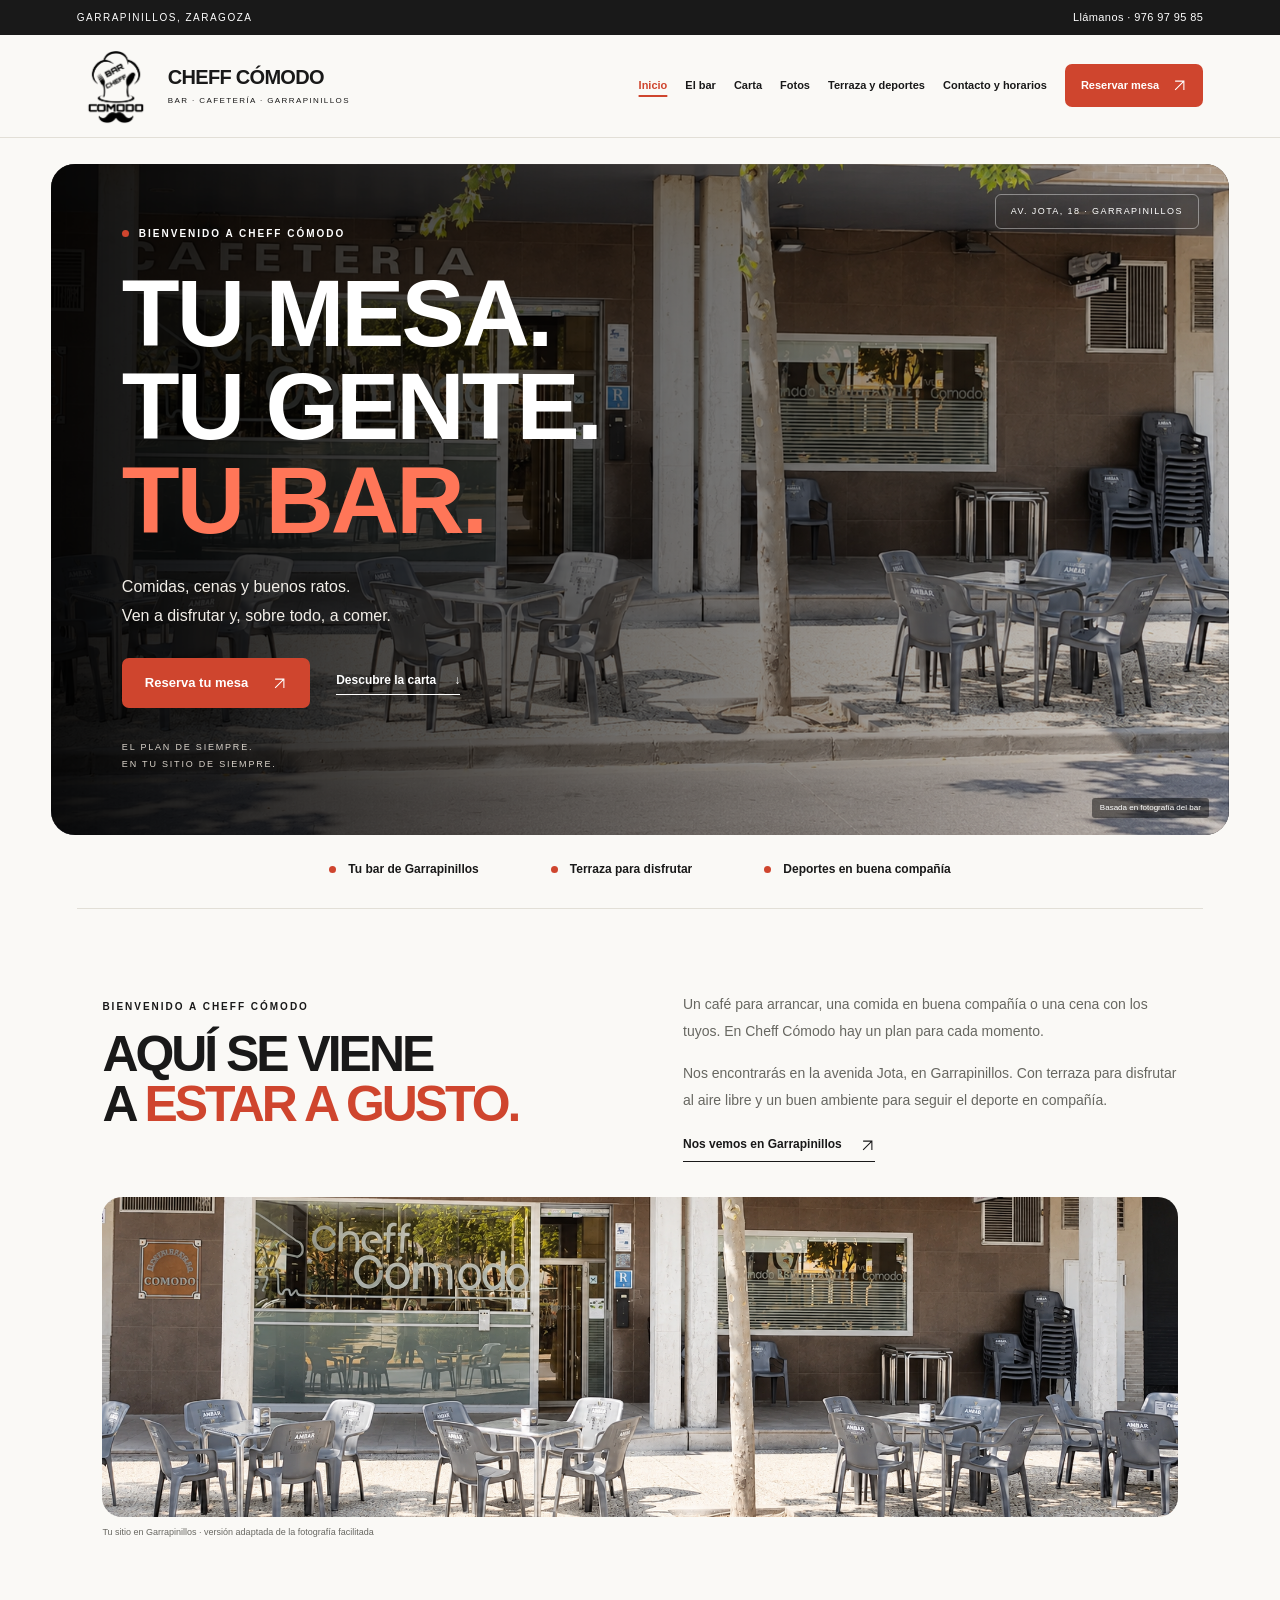
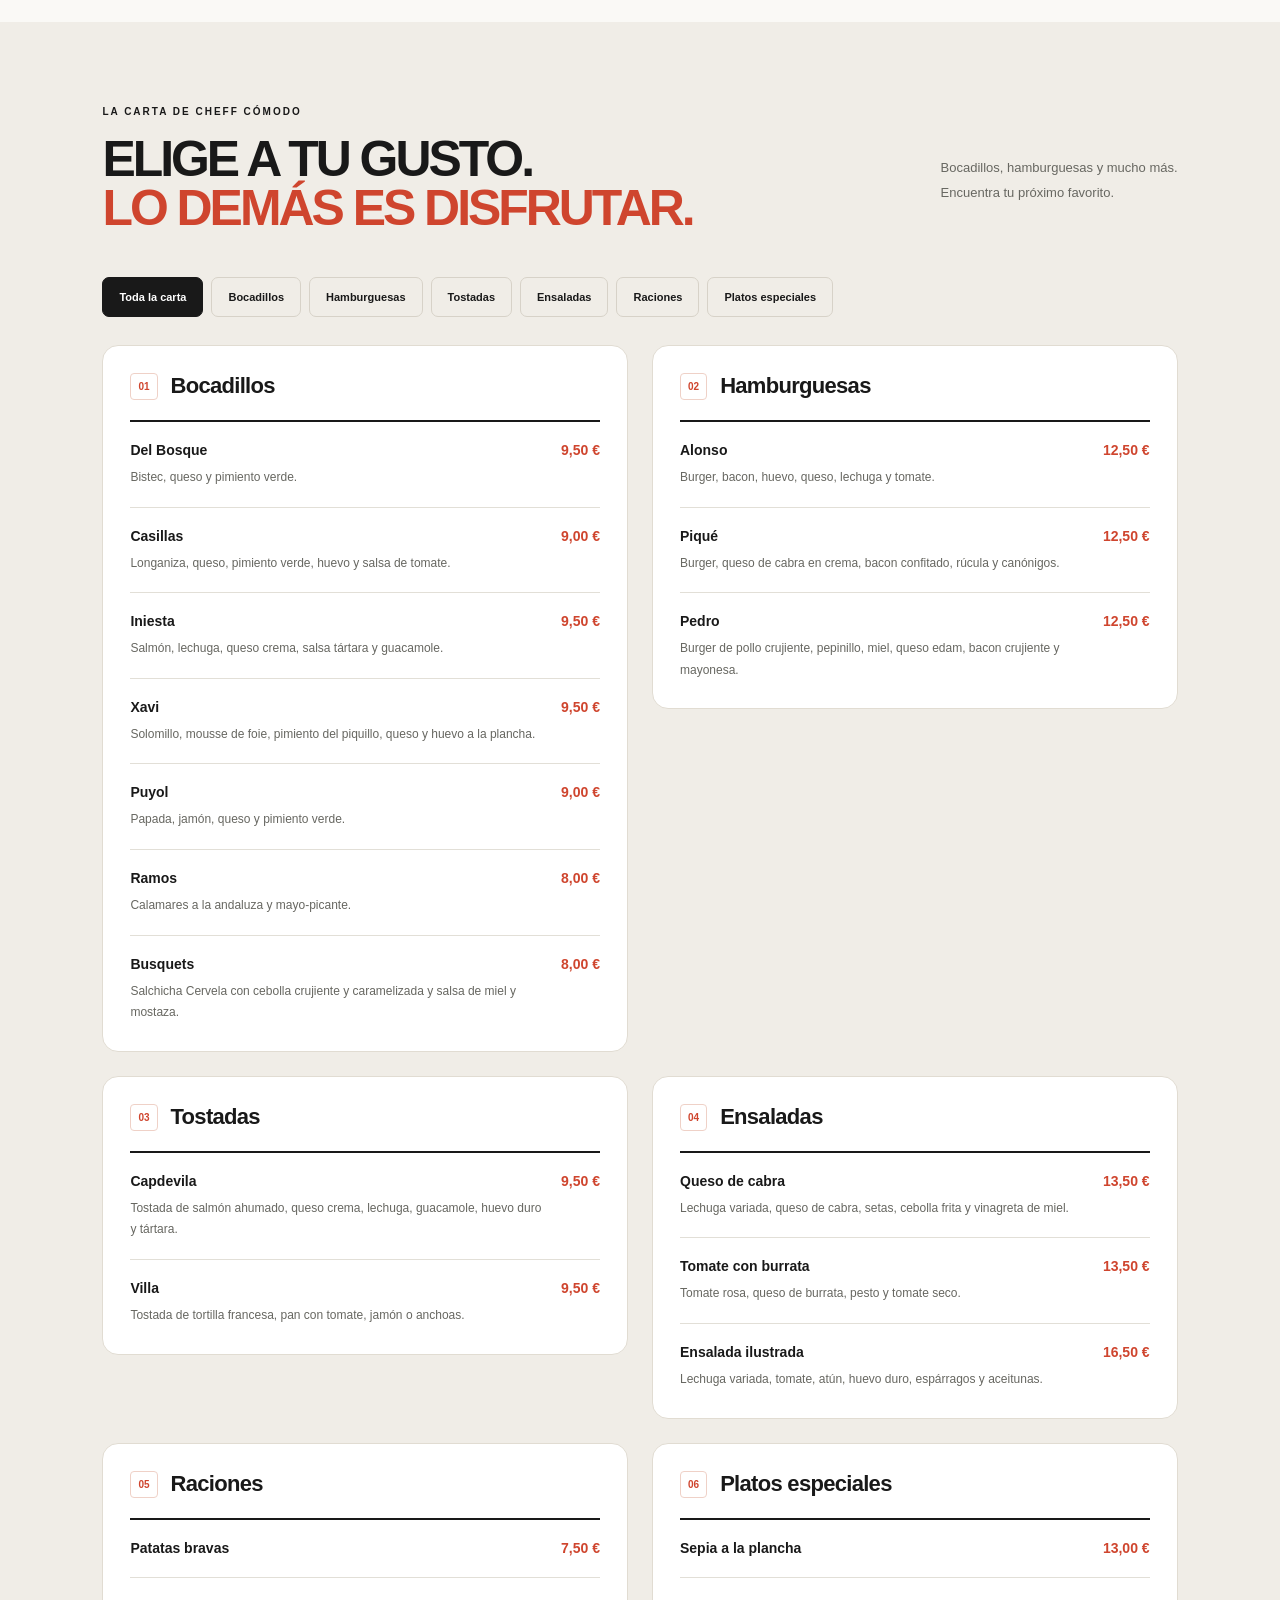
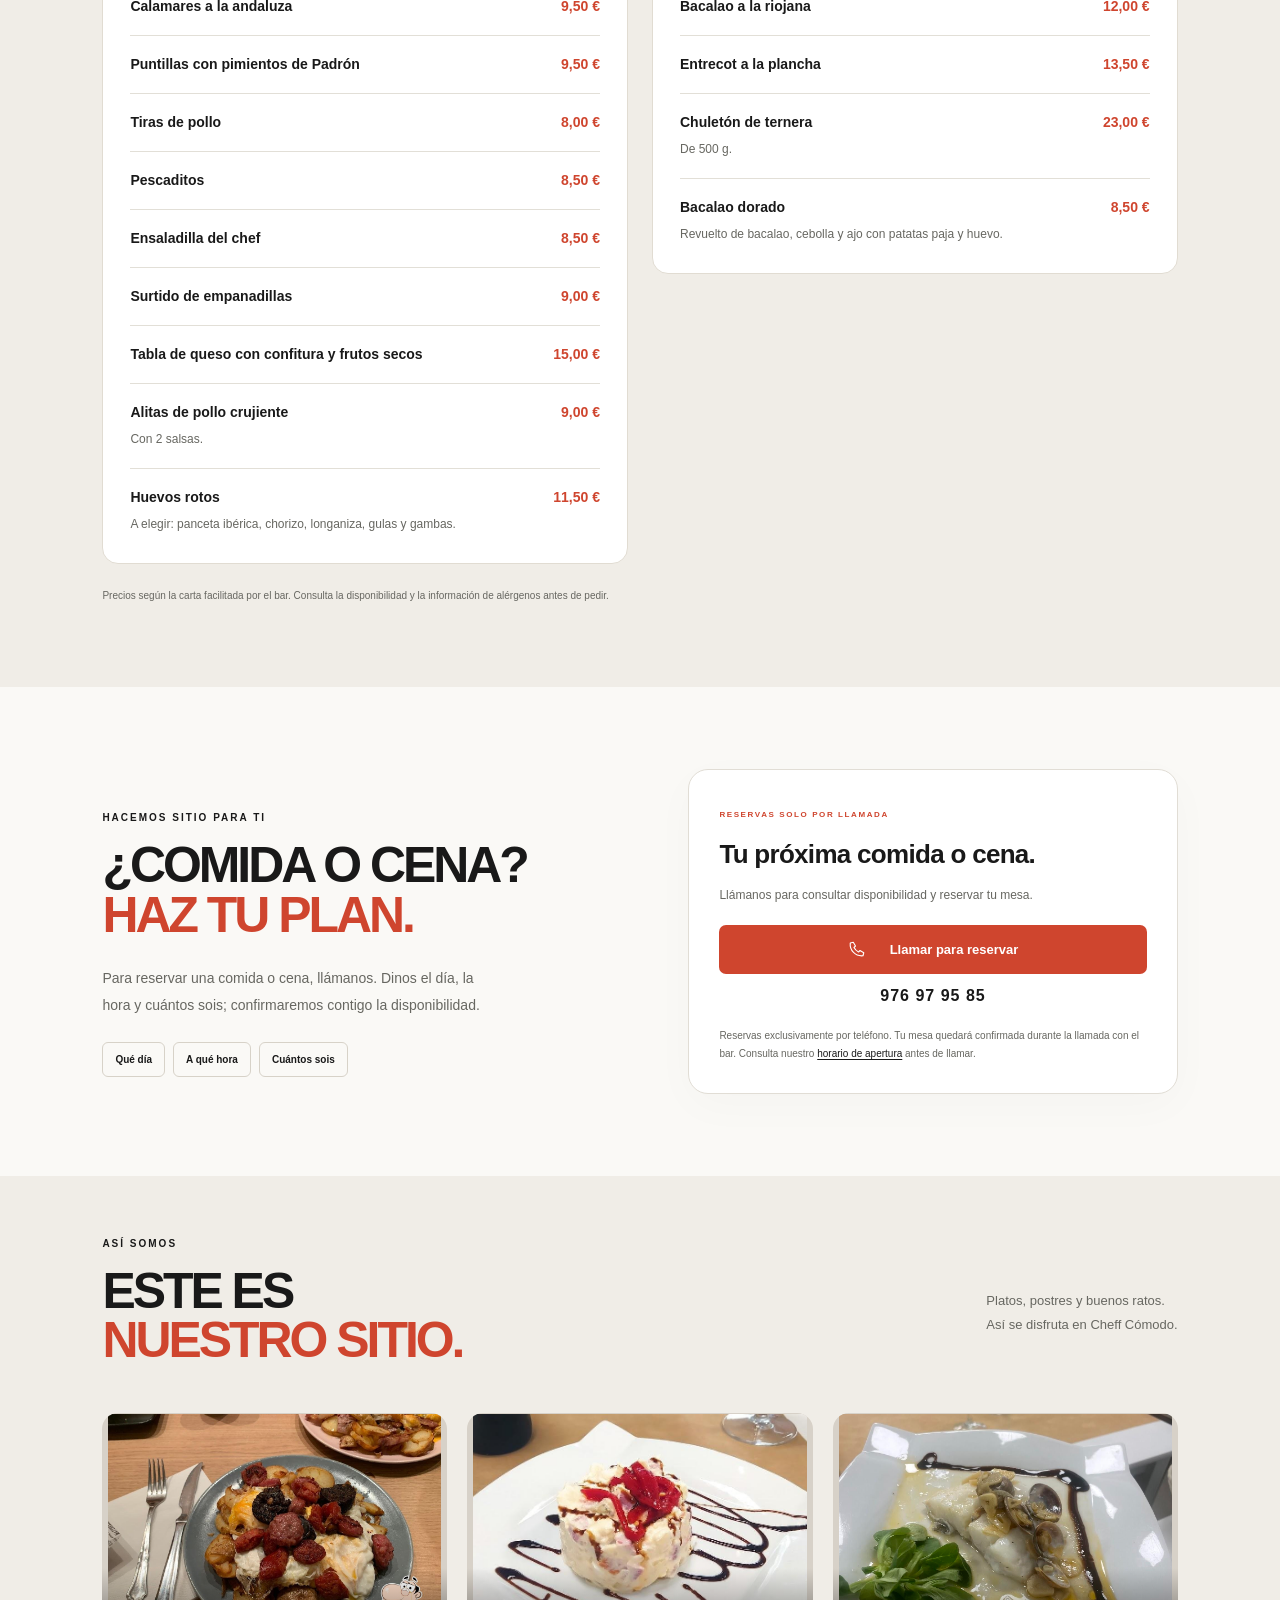
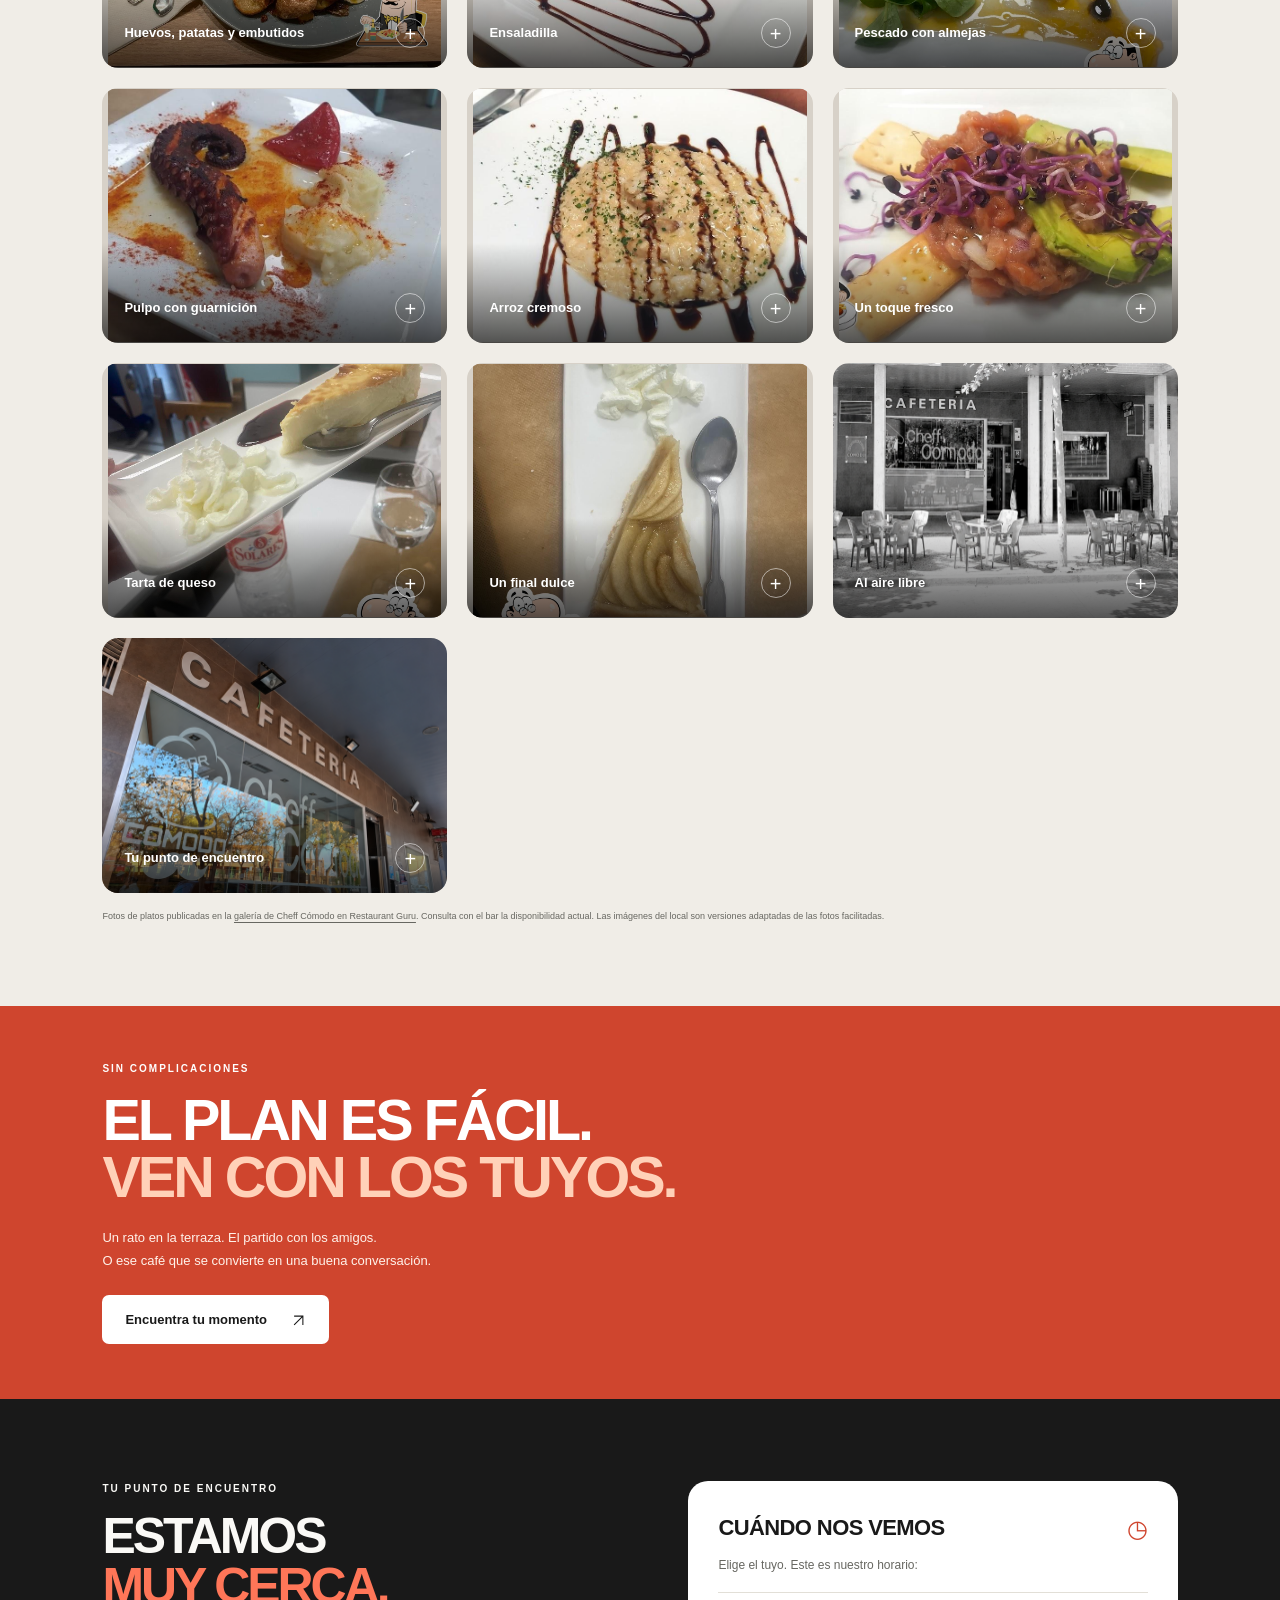
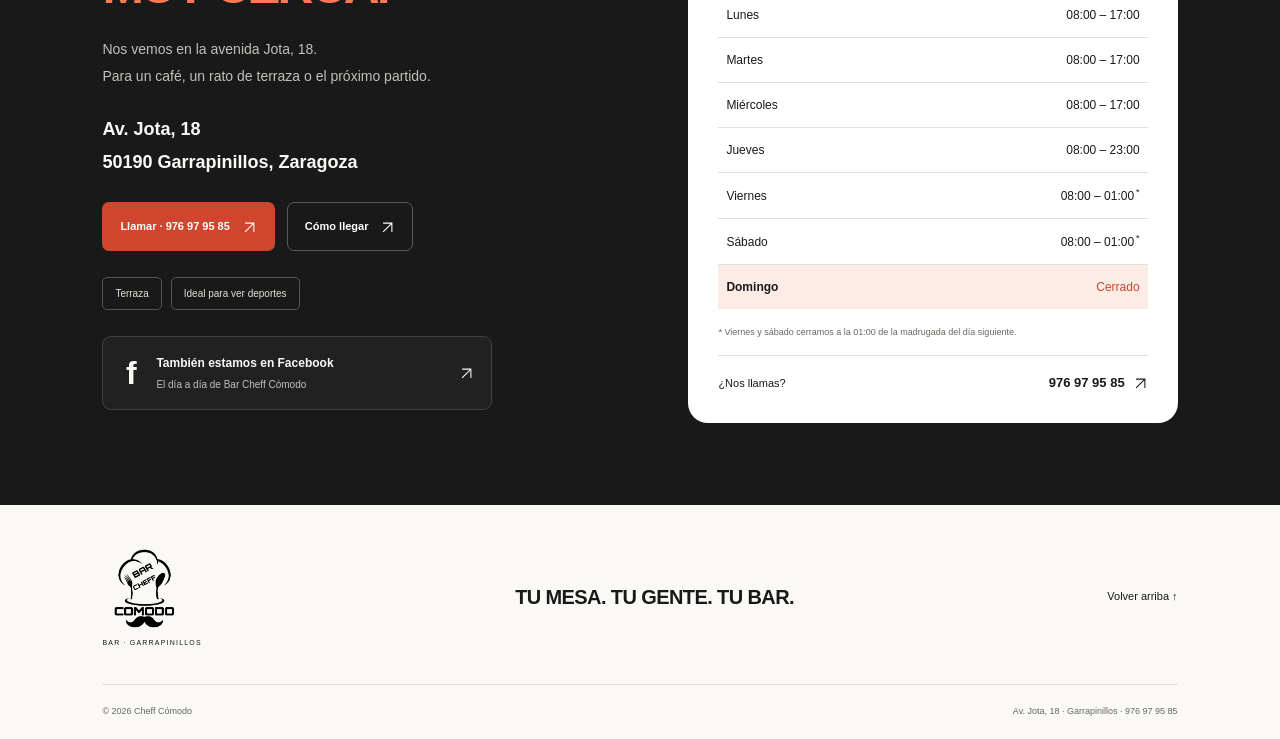
==== commit dbcc4eeb: "Añade navegación a todas las secciones y retira las fotos de la carta" ====
--- a/index.html
+++ b/index.html
@@ -4,12 +4,14 @@
 <meta charset="utf-8"><meta name="viewport" content="width=device-width, initial-scale=1">
 <meta name="theme-color" content="#191919"><meta name="description" content="Bar cafetería Cheff Cómodo en Av. Jota, 18, Garrapinillos, Zaragoza. Terraza y deportes. Reserva tu mesa por teléfono en el 976 97 95 85 y consulta nuestros horarios.">
 <title>Cheff Cómodo · Bar en Garrapinillos</title>
-<link rel="stylesheet" href="styles.css"><script src="app.js" defer></script>
+<link rel="stylesheet" href="styles.css?v=sections-20261022"><script src="app.js?v=sections-20261022" defer></script>
 <script type="application/ld+json">{"@context": "https://schema.org", "@type": "BarOrPub", "name": "Cheff Cómodo", "telephone": "+34976979585", "address": {"@type": "PostalAddress", "streetAddress": "Av. Jota, 18", "postalCode": "50190", "addressLocality": "Garrapinillos", "addressRegion": "Zaragoza", "addressCountry": "ES"}, "openingHoursSpecification": [{"@type": "OpeningHoursSpecification", "dayOfWeek": ["Monday", "Tuesday", "Wednesday"], "opens": "08:00", "closes": "17:00"}, {"@type": "OpeningHoursSpecification", "dayOfWeek": "Thursday", "opens": "08:00", "closes": "23:00"}, {"@type": "OpeningHoursSpecification", "dayOfWeek": ["Friday", "Saturday"], "opens": "08:00", "closes": "01:00"}], "sameAs": ["https://www.facebook.com/p/Bar-Cheff-C%C3%B3modo-100087839375241/"]}</script>
 </head>
 <body>
 <div class="announcement">GARRAPINILLOS, ZARAGOZA <a href="tel:+34976979585">Llámanos · 976 97 95 85</a></div>
-<header class="header"><a class="brand" href="#inicio" aria-label="Cheff Cómodo, inicio"><img class="business-logo" src="assets/logo.png" alt="Bar Cheff Cómodo, logotipo del gorro de cocinero con bigote" width="84" height="84"><span>CHEFF CÓMODO<small>BAR · CAFETERÍA · GARRAPINILLOS</small></span></a><button class="menu-toggle" aria-label="Abrir menú" aria-expanded="false" aria-controls="navigation">☰</button><nav id="navigation" aria-label="Navegación principal"><a href="#nosotros">Nuestra casa</a><a href="#carta">La carta</a><a href="#galeria">El bar en fotos</a><a class="nav-contact" href="#reservas">Reservar mesa <span><svg class="arrow-icon" viewBox="0 0 24 24" aria-hidden="true"><path d="M5 19 19 5M5 5h14v14"/></svg></span></a></nav></header>
+<header class="header"><a class="brand" href="#inicio" aria-label="Cheff Cómodo, inicio"><img class="business-logo" src="assets/logo.png" alt="Bar Cheff Cómodo, logotipo del gorro de cocinero con bigote" width="84" height="84"><span>CHEFF CÓMODO<small>BAR · CAFETERÍA · GARRAPINILLOS</small></span></a><button class="menu-toggle" aria-label="Abrir menú" aria-expanded="false" aria-controls="navigation"><svg class="menu-icon" viewBox="0 0 24 24" aria-hidden="true"><path d="M4 6h16M4 12h16M4 18h16"/></svg><span>Menú</span></button><nav id="navigation" class="site-navigation" aria-label="Secciones de la web">
+<a href="#inicio">Inicio</a><a href="#nosotros">El bar</a><a href="#carta">Carta</a><a href="#galeria">Fotos</a><a href="#momentos">Terraza y deportes</a><a href="#contacto">Contacto y horarios</a><a class="nav-contact" href="#reservas">Reservar mesa <svg class="arrow-icon" viewBox="0 0 24 24" aria-hidden="true"><path d="M5 19 19 5M5 5h14v14"/></svg></a>
+</nav></header>
 <main>
 <section class="hero" id="inicio"><div class="hero-copy"><p class="eyebrow"><span></span> BIENVENIDO A CHEFF CÓMODO</p><h1>TU MESA.<br>TU GENTE.<br><em>TU BAR.</em></h1><p class="intro">Comidas, cenas y buenos ratos.<br>Ven a disfrutar y, sobre todo, a comer.</p><div class="hero-actions"><a class="button primary" href="#reservas">Reserva tu mesa <span><svg class="arrow-icon" viewBox="0 0 24 24" aria-hidden="true"><path d="M5 19 19 5M5 5h14v14"/></svg></span></a><a class="text-link" href="#carta">Descubre la carta <span>↓</span></a></div><div class="hero-bottom"><span class="little-sun"><svg class="sun-icon" viewBox="0 0 100 100" aria-hidden="true"><path d="M50 10v80M10 50h80M22 22l56 56M22 78l56-56"/></svg></span><p>EL PLAN DE SIEMPRE.<br><strong>EN TU SITIO DE SIEMPRE.</strong></p></div></div><div class="hero-image" role="img" aria-label="Fachada y terraza de Cheff Cómodo, versión adaptada de una fotografía del bar"><span class="image-label">AV. JOTA, 18 · GARRAPINILLOS</span><div class="round-seal">BUENA MESA<br><b><svg class="sun-icon" viewBox="0 0 100 100" aria-hidden="true"><path d="M50 10v80M10 50h80M22 22l56 56M22 78l56-56"/></svg></b><br>MEJOR COMPAÑÍA</div><span class="photo-caption">Basada en fotografía del bar</span></div></section>
 <div class="ribbon"><span>Tu bar de Garrapinillos</span><b><svg class="sun-icon" viewBox="0 0 100 100" aria-hidden="true"><path d="M50 10v80M10 50h80M22 22l56 56M22 78l56-56"/></svg></b><span>Terraza para disfrutar</span><b><svg class="sun-icon" viewBox="0 0 100 100" aria-hidden="true"><path d="M50 10v80M10 50h80M22 22l56 56M22 78l56-56"/></svg></b><span>Deportes en buena compañía</span><b><svg class="sun-icon" viewBox="0 0 100 100" aria-hidden="true"><path d="M50 10v80M10 50h80M22 22l56 56M22 78l56-56"/></svg></b></div>
@@ -24,7 +26,7 @@
 <button class="filter" data-filter="ensaladas" aria-pressed="false" aria-controls="menu-content">Ensaladas</button>
 <button class="filter" data-filter="raciones" aria-pressed="false" aria-controls="menu-content">Raciones</button>
 <button class="filter" data-filter="especiales" aria-pressed="false" aria-controls="menu-content">Platos especiales</button>
-</div><a class="menu-original-link" href="#carta-original">Ver carta original <svg class="arrow-icon" viewBox="0 0 24 24" aria-hidden="true"><path d="M5 19 19 5M5 5h14v14"/></svg></a></div>
+</div></div>
 <p class="visually-hidden" id="menu-status" role="status">30 opciones en la carta.</p><div id="menu-content" class="menu-categories">
 <section class="menu-category" data-category="bocadillos" aria-labelledby="menu-bocadillos"><div class="category-heading"><span>01</span><h3 id="menu-bocadillos">Bocadillos</h3></div><ul class="menu-items">
 <li class="menu-item"><div class="menu-item-copy"><h4>Del Bosque</h4><p>Bistec, queso y pimiento verde.</p></div><span class="menu-price" data-cents="950">9,50 €</span></li>
@@ -69,10 +71,7 @@
 <li class="menu-item"><div class="menu-item-copy"><h4>Bacalao dorado</h4><p>Revuelto de bacalao, cebolla y ajo con patatas paja y huevo.</p></div><span class="menu-price" data-cents="850">8,50 €</span></li>
 </ul></section>
 </div><p class="menu-note">Precios según la carta facilitada por el bar. Consulta la disponibilidad y la información de alérgenos antes de pedir.</p>
-<div class="menu-originals" id="carta-original"><div class="originals-heading"><div><p class="eyebrow">TAL COMO LA ENCONTRARÁS EN EL BAR</p><h3>La carta, de primera mano.</h3></div><p>Fotografías originales facilitadas por el bar.<br>Pulsa para ampliar y consultar cada página.</p></div><div class="originals-grid">
-<article class="original-card"><button class="gallery-item menu-original" data-origin="menu-original" data-caption="Carta original · Bocadillos, hamburguesas y tostadas" aria-label="Ampliar la carta original de bocadillos, hamburguesas y tostadas"><img src="assets/carta-bocadillos.jpg" width="718" height="1600" alt="Fotografía original de la carta de bocadillos, hamburguesas y tostadas, con ingredientes y precios" loading="lazy"><span class="gallery-label">Bocadillos, hamburguesas y tostadas <b>+</b></span></button><a href="assets/carta-bocadillos.jpg" download="carta-cheff-comodo-bocadillos.jpg">Descargar esta página <span aria-hidden="true">↓</span></a></article>
-<article class="original-card"><button class="gallery-item menu-original" data-origin="menu-original" data-caption="Carta original · Ensaladas, raciones y platos especiales" aria-label="Ampliar la carta original de ensaladas, raciones y platos especiales"><img src="assets/carta-raciones.jpg" width="718" height="1600" alt="Fotografía original de la carta de ensaladas, raciones y platos especiales, con precios" loading="lazy"><span class="gallery-label">Ensaladas, raciones y platos especiales <b>+</b></span></button><a href="assets/carta-raciones.jpg" download="carta-cheff-comodo-raciones.jpg">Descargar esta página <span aria-hidden="true">↓</span></a></article>
-</div></div></section>
+</section>
 <section id="reservas" class="reservation-section section" aria-labelledby="reservation-title">
 <div class="reservation-copy"><p class="eyebrow">HACEMOS SITIO PARA TI</p><h2 id="reservation-title">¿COMIDA O CENA?<br><em>HAZ TU PLAN.</em></h2><p>Para reservar una comida o cena, llámanos. Dinos el día, la hora y cuántos sois; confirmaremos contigo la disponibilidad.</p><div class="reservation-details" aria-label="Datos que necesitamos al llamar"><span>Qué día</span><span>A qué hora</span><span>Cuántos sois</span></div></div>
 <div class="reservation-card"><span class="reservation-label">RESERVAS SOLO POR LLAMADA</span><h3>Tu próxima comida o cena.</h3><p>Llámanos para consultar disponibilidad y reservar tu mesa.</p><a class="button primary reservation-call" href="tel:+34976979585" aria-label="Llamar al 976 97 95 85 para reservar mesa"><svg class="phone-icon" viewBox="0 0 24 24" aria-hidden="true"><path d="m7 3 3 5-2 2a14 14 0 0 0 6 6l2-2 5 3-1 4C10 22 2 14 3 4z"/></svg><span>Llamar para reservar</span></a><p class="reservation-number">976 97 95 85</p>
@@ -109,4 +108,4 @@
 </tbody></table><p class="hours-note">* Viernes y sábado cerramos a la 01:00 de la madrugada del día siguiente.</p><a class="schedule-phone" href="tel:+34976979585">¿Nos llamas? <strong>976 97 95 85</strong> <span><svg class="arrow-icon" viewBox="0 0 24 24" aria-hidden="true"><path d="M5 19 19 5M5 5h14v14"/></svg></span></a></div>
 </section>
 </main><footer><a class="footer-brand" href="#inicio"><img class="business-logo" src="assets/logo.png" alt="Bar Cheff Cómodo, logotipo del gorro de cocinero con bigote" width="84" height="84"><span>BAR · GARRAPINILLOS</span></a><p>TU MESA. TU GENTE. TU BAR.</p><a href="#inicio">Volver arriba ↑</a><div class="footer-bottom"><span>© <span id="year">2026</span> Cheff Cómodo</span><span>Av. Jota, 18 · Garrapinillos · <a href="tel:+34976979585">976 97 95 85</a></span></div></footer><a class="mobile-call" href="tel:+34976979585">Reservar mesa <strong>976 97 95 85</strong></a>
-<dialog class="photo-dialog" aria-label="Fotografía ampliada"><div class="dialog-toolbar"><p id="photo-caption"></p><button class="dialog-close" aria-label="Cerrar fotografía">×</button></div><div class="dialog-actions"><button id="photo-zoom" type="button" aria-pressed="false" hidden>Ampliar para leer</button></div><div class="dialog-photo" role="img" aria-label=""></div><p class="dialog-note">Versión adaptada de la fotografía facilitada.</p></dialog></body></html>
+<dialog class="photo-dialog" aria-label="Fotografía ampliada"><div class="dialog-toolbar"><p id="photo-caption"></p><button class="dialog-close" aria-label="Cerrar fotografía">×</button></div><div class="dialog-photo" role="img" aria-label=""></div><p class="dialog-note">Versión adaptada de la fotografía facilitada.</p></dialog></body></html>
--- a/styles.css
+++ b/styles.css
@@ -9,4 +9,8 @@
 .facebook-link{display:flex;align-items:center;gap:14px;max-width:390px;margin-top:26px;padding:17px;background:#ffffff09;border:1px solid #ffffff25;border-radius:9px;transition:background .2s}.facebook-link:hover{background:#ffffff15}.facebook-mark{font-family:Arial,sans-serif;font-size:32px;font-weight:900;color:#faf9f6;line-height:1;width:22px;text-align:center}.facebook-link strong{font-size:12px;display:block}.facebook-link small{display:block;font-size:10px;font-weight:400;color:#c3c0ba;margin-top:5px}.facebook-link>.arrow-icon{margin-left:auto;flex-shrink:0}@media(max-width:440px){.hero h1{font-size:58px;letter-spacing:-2.5px}.hero{min-height:565px}.hero-copy{padding-top:44px}.facebook-link{padding:15px}.facebook-link strong{font-size:11px}.facebook-link small{font-size:9px}}@media(max-width:360px){.hero h1{font-size:53px}}
 .food-photo>img,.gallery-real>img{display:block;width:100%;height:100%;object-fit:cover}.gallery-real{background-image:none}.photo-grid{grid-template-columns:repeat(3,minmax(0,1fr))}.photo-grid .gallery-item{height:255px}.gallery-note a,.dialog-note a{text-decoration:underline;text-underline-offset:3px}.dialog-photo.original-photo{aspect-ratio:auto;height:min(70dvh,740px);background:#171717;display:flex;align-items:center;justify-content:center}.dialog-photo.original-photo img{width:100%;height:100%;object-fit:contain;display:block}.reservation-note{margin-top:16px}.reservation-copy{align-self:center}@media(max-width:900px){.photo-grid{grid-template-columns:repeat(2,minmax(0,1fr))}.photo-grid .gallery-item{height:245px}}@media(max-width:440px){.photo-grid .gallery-item{height:185px}}
 /* Carta transcrita de las fotografías originales del bar. */
-.menu-section .menu-toolbar{align-items:flex-start;gap:24px}.menu-section .filters{flex:1}.menu-original-link{font-size:11px;font-weight:700;white-space:nowrap;border-bottom:1px solid currentColor;padding:9px 0 5px}.menu-original-link span{margin-left:10px}.menu-categories{display:grid;grid-template-columns:repeat(2,minmax(0,1fr));gap:24px;align-items:start}.menu-category{background:#fff;border:1px solid #e1dcd2;border-radius:16px;padding:27px;min-width:0}.menu-category[hidden]{display:none}.category-heading{display:flex;align-items:center;gap:13px;padding-bottom:20px;border-bottom:2px solid var(--ink)}.category-heading>span{font-size:10px;font-weight:700;color:var(--orange);border:1px solid #efd1c7;padding:5px 7px;border-radius:4px}.category-heading h3{font-size:22px;font-weight:800;letter-spacing:-.7px;line-height:1.2}.menu-items{list-style:none;padding:0;margin:0}.menu-item{display:flex;justify-content:space-between;align-items:flex-start;gap:18px;padding:18px 0;border-bottom:1px solid var(--line)}.menu-item:last-child{border-bottom:0;padding-bottom:0}.menu-item-copy{min-width:0}.menu-item h4{font-size:14px;line-height:1.5;font-weight:700;margin:0}.menu-item p{font-size:12px;line-height:1.8;color:var(--muted);margin-top:6px}.menu-price{font-size:14px;line-height:1.5;font-weight:800;color:var(--orange);white-space:nowrap;font-variant-numeric:tabular-nums}.menu-originals{margin-top:45px;padding-top:34px;border-top:1px solid #d6d0c6;scroll-margin-top:20px}.originals-heading{display:flex;justify-content:space-between;align-items:center;gap:25px;margin-bottom:25px}.originals-heading h3{font-size:28px;line-height:1.2;letter-spacing:-.8px;font-weight:800;margin-top:10px}.originals-heading>p{font-size:11px;color:var(--muted);line-height:1.8}.originals-grid{display:grid;grid-template-columns:1fr 1fr;gap:22px}.original-card{background:white;border:1px solid #dfd9ce;border-radius:14px;overflow:hidden}.original-card .menu-original{display:block;width:100%;height:365px;background:#2c2722;background-image:none;border-radius:0}.menu-original img{display:block;width:100%;height:100%;object-fit:contain}.original-card>a{display:flex;justify-content:space-between;align-items:center;padding:16px 20px;font-size:11px;font-weight:600}.original-card>a:hover{color:var(--orange)}.menu-original .gallery-label{font-size:12px;text-align:left;gap:12px}.menu-original .gallery-label b{flex-shrink:0}.dialog-actions{display:flex;justify-content:flex-start}.dialog-actions button{border:1px solid var(--line);border-radius:5px;background:white;color:var(--ink);padding:9px 13px;font-size:12px;font-weight:600;margin:0 0 12px}.dialog-actions button[hidden]{display:none}.dialog-photo.original-photo.zoomed{display:block;overflow:auto;height:70dvh;max-height:70dvh}.dialog-photo.original-photo.zoomed img{width:100%;min-width:718px;max-width:none;height:auto;object-fit:initial;display:block}@media(max-width:900px){.menu-category{padding:22px}.category-heading h3{font-size:20px}.menu-item{gap:12px}.menu-categories{gap:18px}.menu-section .menu-toolbar{flex-direction:column;gap:12px}.menu-original-link{font-size:11px}}@media(max-width:760px){.menu-categories{grid-template-columns:1fr}.menu-item h4,.menu-price{font-size:14px}.menu-item p{font-size:13px}.originals-heading{align-items:flex-start;flex-direction:column;gap:14px}.originals-heading h3{font-size:27px}.originals-grid{gap:14px}.original-card .menu-original{height:305px}.menu-original .gallery-label{font-size:10px;padding:35px 12px 12px}}@media(max-width:440px){.menu-category{padding:21px}.category-heading h3{font-size:22px}.menu-item{padding:17px 0}.menu-item p{font-size:12px}.originals-grid{grid-template-columns:1fr}.original-card .menu-original{height:370px}.originals-heading h3{font-size:25px}.menu-section .filter{padding:10px 12px;font-size:10px}.menu-original .gallery-label{font-size:12px}}
+.menu-section .menu-toolbar{align-items:flex-start;gap:24px}.menu-section .filters{flex:1}.menu-categories{display:grid;grid-template-columns:repeat(2,minmax(0,1fr));gap:24px;align-items:start}.menu-category{background:#fff;border:1px solid #e1dcd2;border-radius:16px;padding:27px;min-width:0}.menu-category[hidden]{display:none}.category-heading{display:flex;align-items:center;gap:13px;padding-bottom:20px;border-bottom:2px solid var(--ink)}.category-heading>span{font-size:10px;font-weight:700;color:var(--orange);border:1px solid #efd1c7;padding:5px 7px;border-radius:4px}.category-heading h3{font-size:22px;font-weight:800;letter-spacing:-.7px;line-height:1.2}.menu-items{list-style:none;padding:0;margin:0}.menu-item{display:flex;justify-content:space-between;align-items:flex-start;gap:18px;padding:18px 0;border-bottom:1px solid var(--line)}.menu-item:last-child{border-bottom:0;padding-bottom:0}.menu-item-copy{min-width:0}.menu-item h4{font-size:14px;line-height:1.5;font-weight:700;margin:0}.menu-item p{font-size:12px;line-height:1.8;color:var(--muted);margin-top:6px}.menu-price{font-size:14px;line-height:1.5;font-weight:800;color:var(--orange);white-space:nowrap;font-variant-numeric:tabular-nums}@media(max-width:900px){.menu-category{padding:22px}.category-heading h3{font-size:20px}.menu-item{gap:12px}.menu-categories{gap:18px}.menu-section .menu-toolbar{flex-direction:column;gap:12px}}@media(max-width:760px){.menu-categories{grid-template-columns:1fr}.menu-item h4,.menu-price{font-size:14px}.menu-item p{font-size:13px}}@media(max-width:440px){.menu-category{padding:21px}.category-heading h3{font-size:22px}.menu-item{padding:17px 0}.menu-item p{font-size:12px}.menu-section .filter{padding:10px 12px;font-size:10px}}
+/* Navegación completa y permanente entre las secciones de la web. */
+html{scroll-padding-top:120px}.header{z-index:30}.site-navigation{gap:18px;font-size:11px}.site-navigation a{white-space:nowrap}.site-navigation>a.is-current:not(.nav-contact){color:var(--orange);text-decoration:underline;text-underline-offset:6px;text-decoration-thickness:2px}.site-navigation .nav-contact{padding:13px 16px;gap:13px}.menu-icon{width:20px;height:20px;fill:none;stroke:currentColor;stroke-width:1.7;stroke-linecap:round}.menu-toggle>span{font-size:12px;font-weight:700}.menu-toggle[aria-expanded="true"]{background:var(--ink);color:white;border-color:var(--ink)}#inicio,#nosotros,#carta,#galeria,#momentos,#contacto{scroll-margin-top:16px}
+@media(max-width:1100px){.header{min-height:90px;padding:8px 5%;gap:15px}.menu-toggle{display:inline-flex;align-items:center;justify-content:center;gap:8px;padding:11px 13px;min-height:43px;border:1px solid var(--line);border-radius:7px;background:transparent;color:var(--ink)}.site-navigation{display:none;position:absolute;top:100%;left:0;right:0;background:var(--paper);padding:17px 5% 23px;border-bottom:1px solid var(--line);box-shadow:0 10px 18px #0000000d;flex-direction:column;align-items:stretch;gap:4px;max-height:calc(100dvh - 160px);overflow-y:auto}.site-navigation.open{display:flex}.site-navigation>a{display:flex;align-items:center;padding:12px 14px;min-height:44px;border-radius:6px;font-size:13px}.site-navigation>a.is-current:not(.nav-contact){background:#f2e7e0;text-decoration:none}.site-navigation .nav-contact{justify-content:space-between;margin-top:8px;min-height:46px}.brand small{font-size:7px}.menu-category{scroll-margin-top:120px}}
+@media(max-width:440px){html{scroll-padding-top:106px}.header{min-height:80px}.menu-toggle{padding:10px;gap:6px}.menu-toggle>span{font-size:11px}.menu-icon{width:18px;height:18px}.brand>span{font-size:15px}.brand small{font-size:6px;letter-spacing:.8px}.business-logo{width:54px;height:54px}.site-navigation{padding:12px 5% 18px;max-height:calc(100dvh - 150px)}.site-navigation>a{padding:11px 14px}.menu-category{scroll-margin-top:106px}}
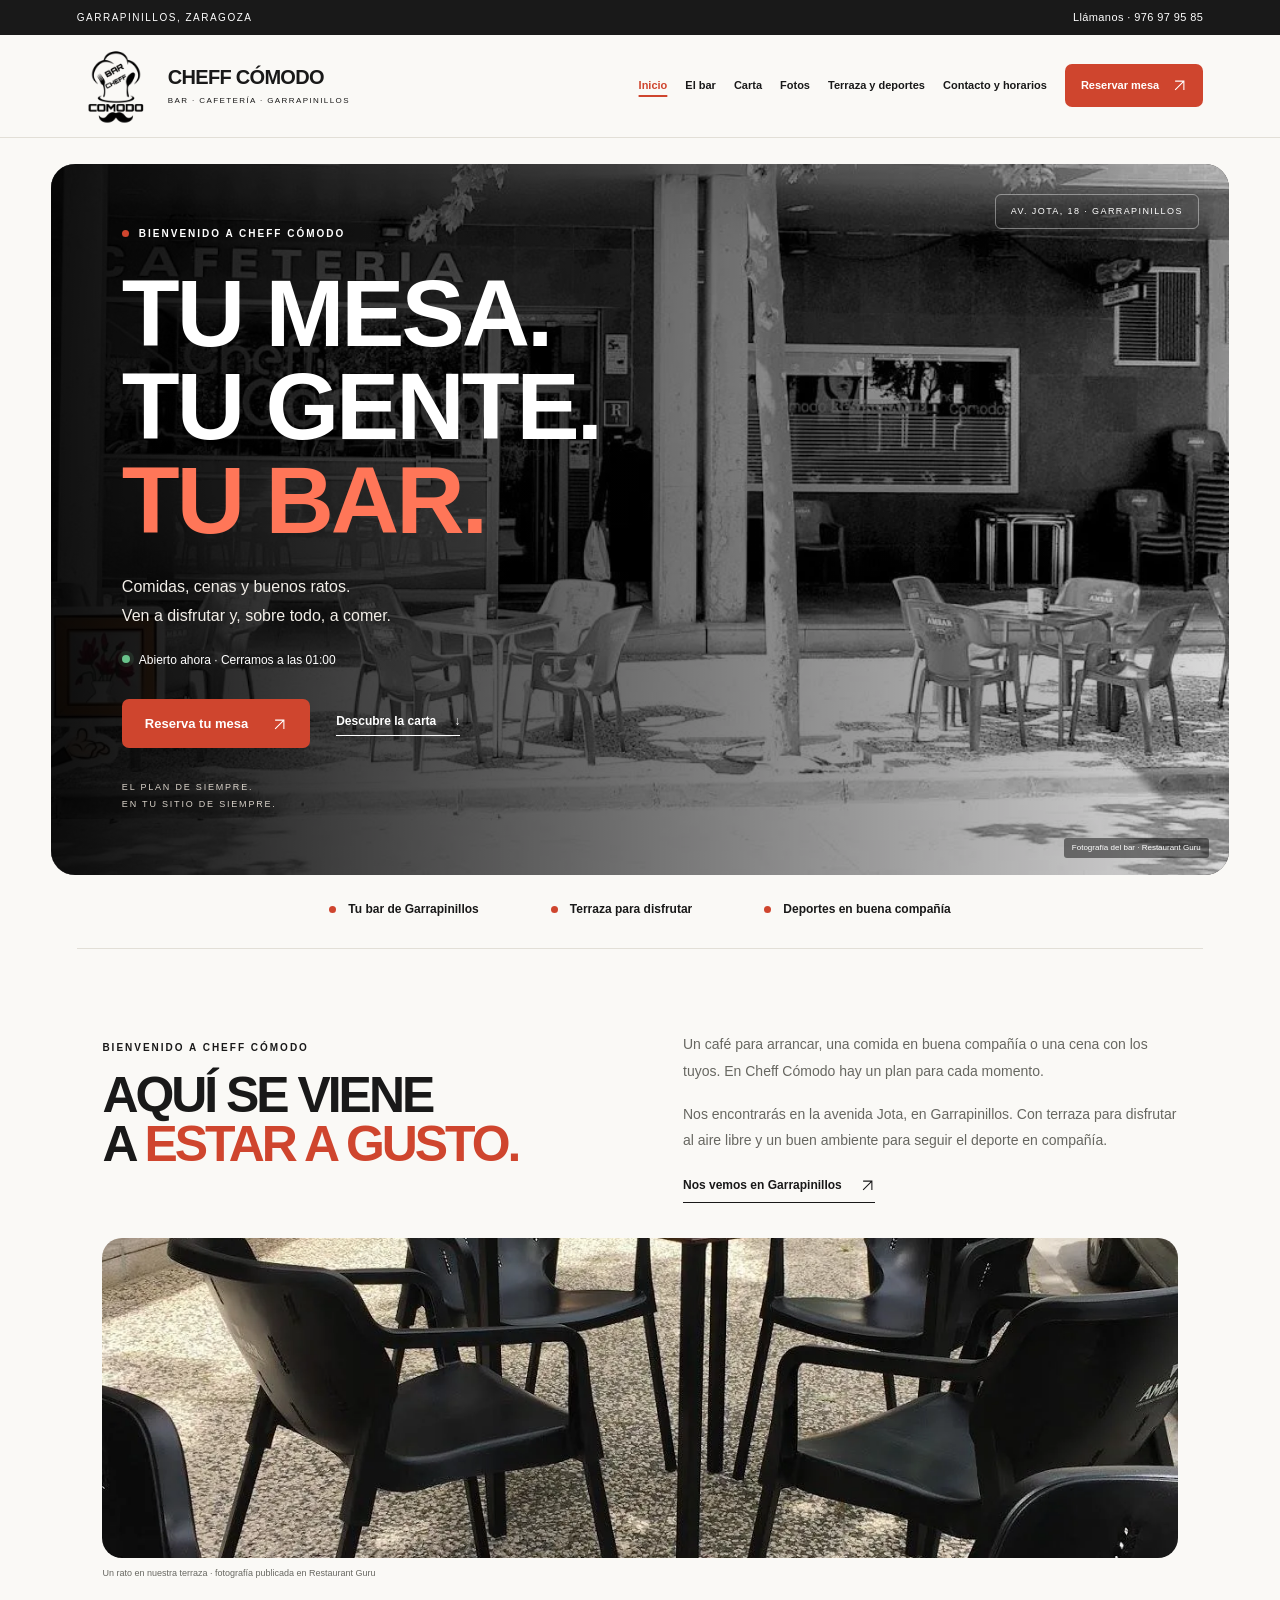
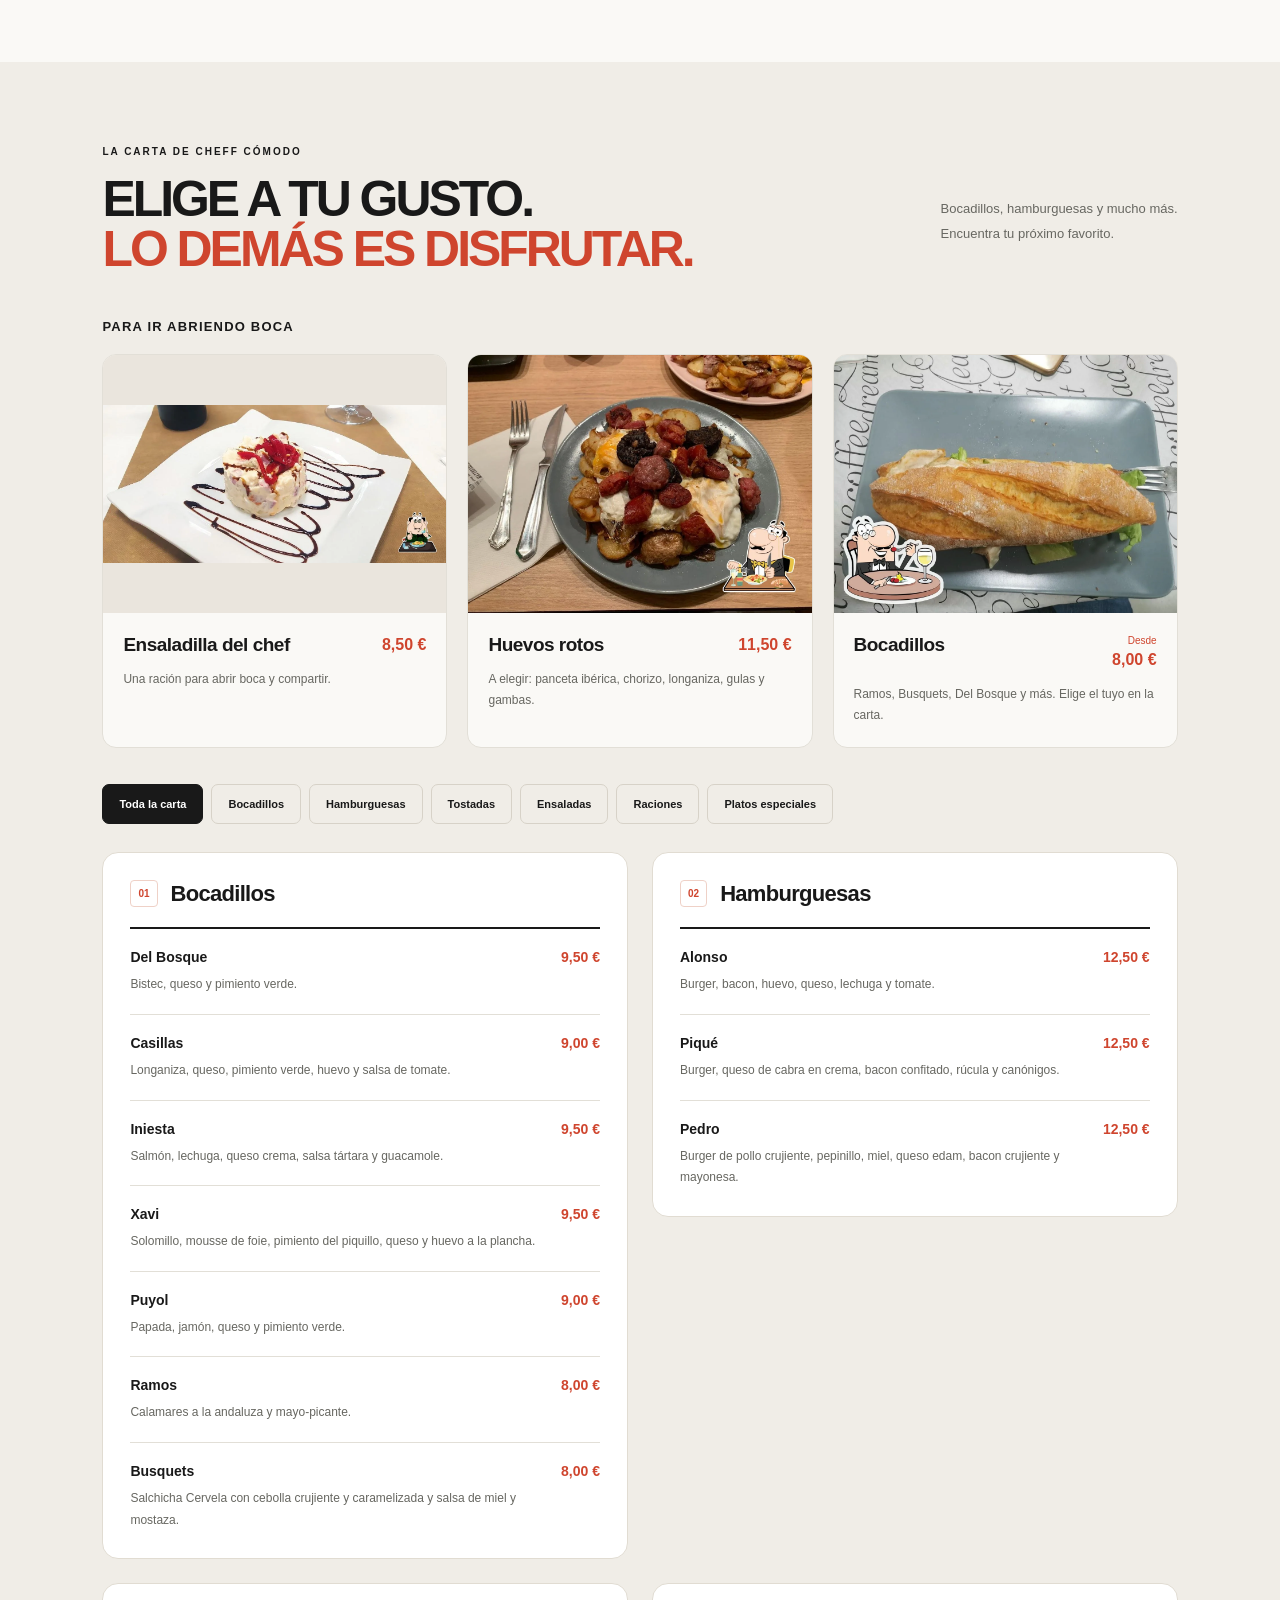
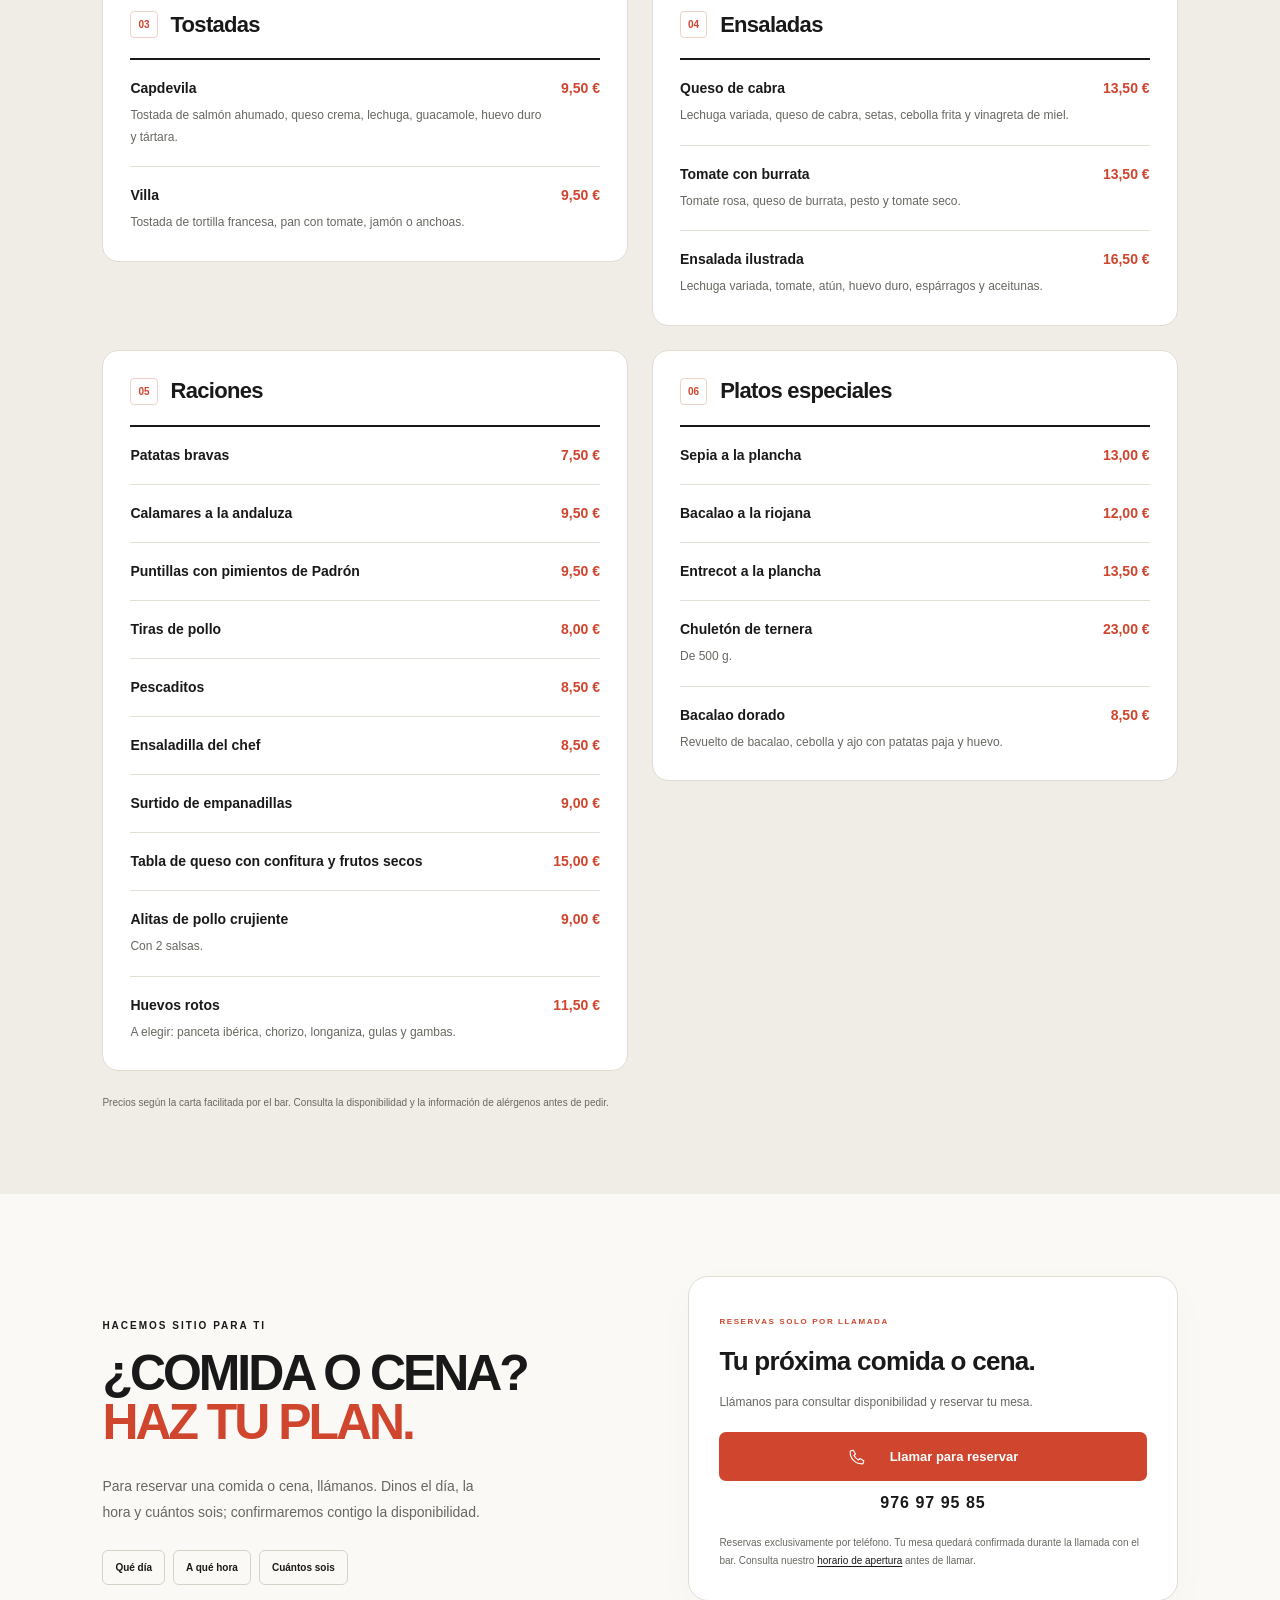
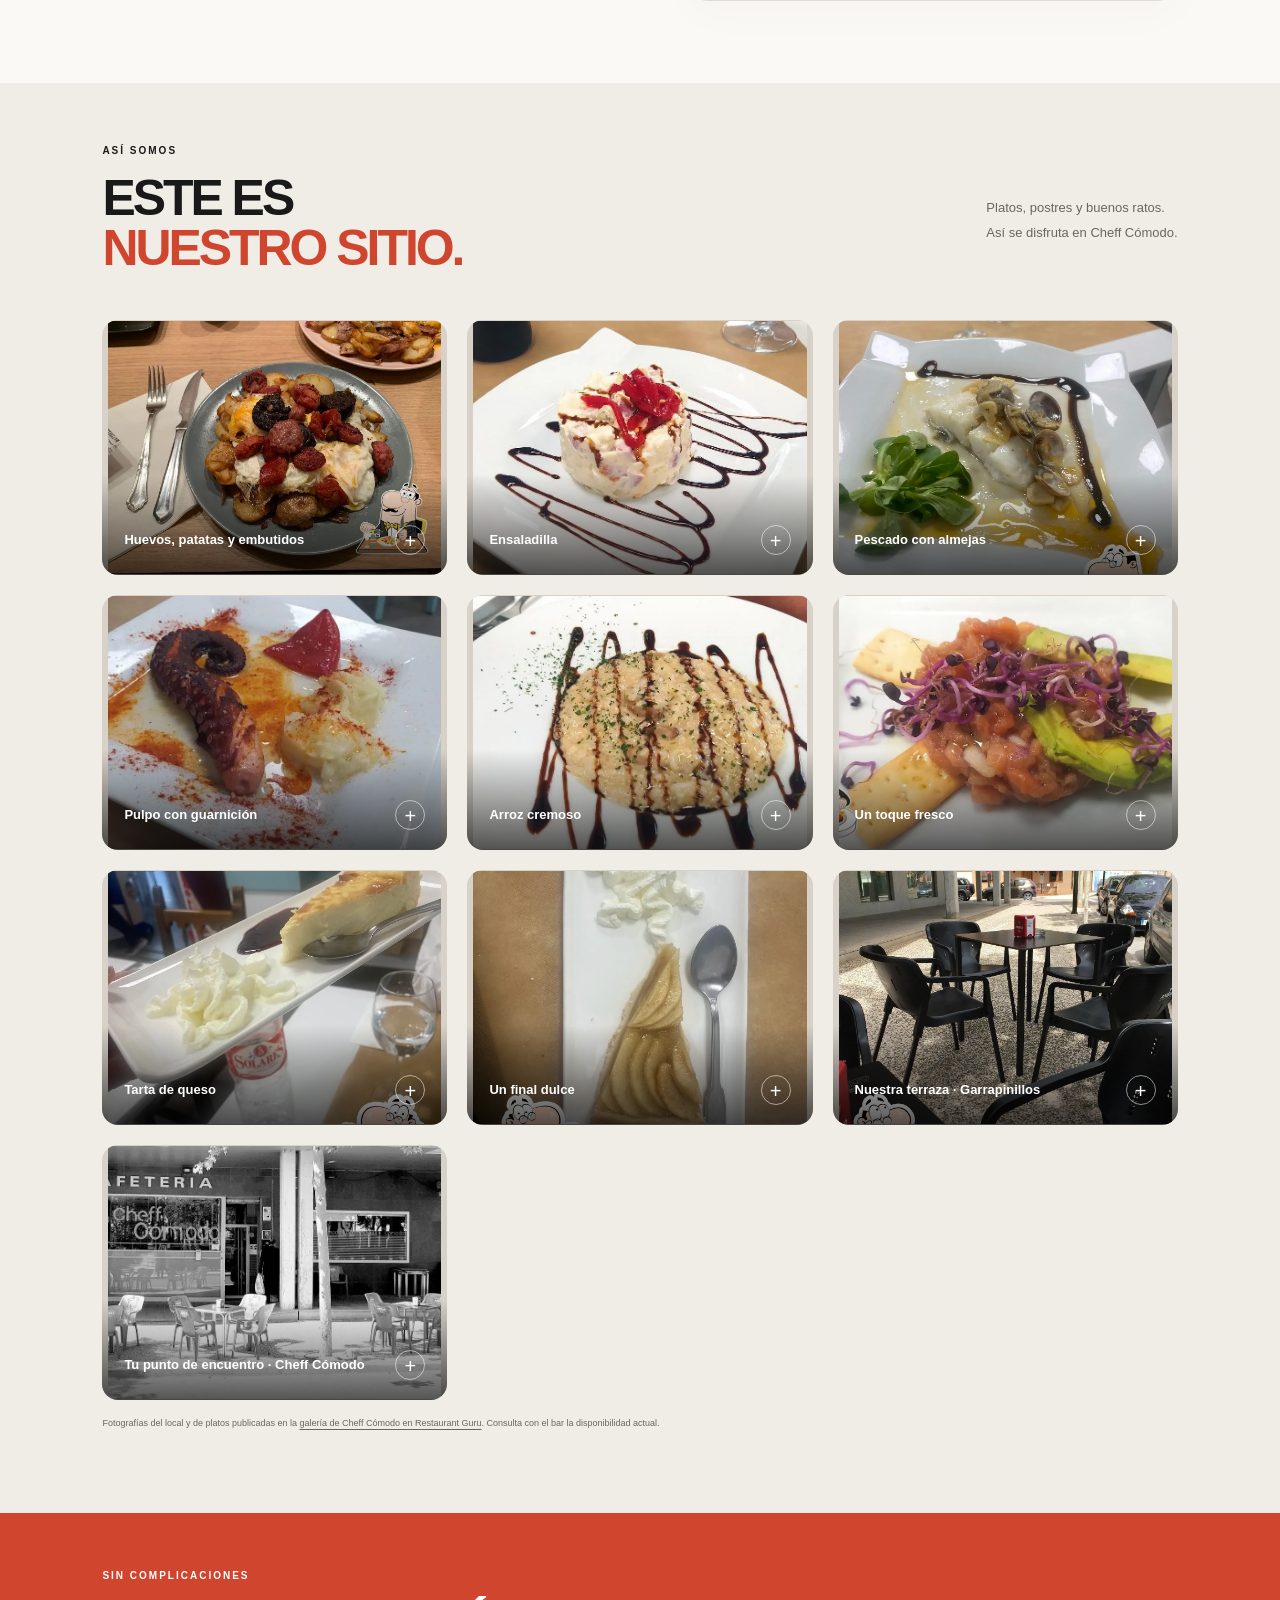
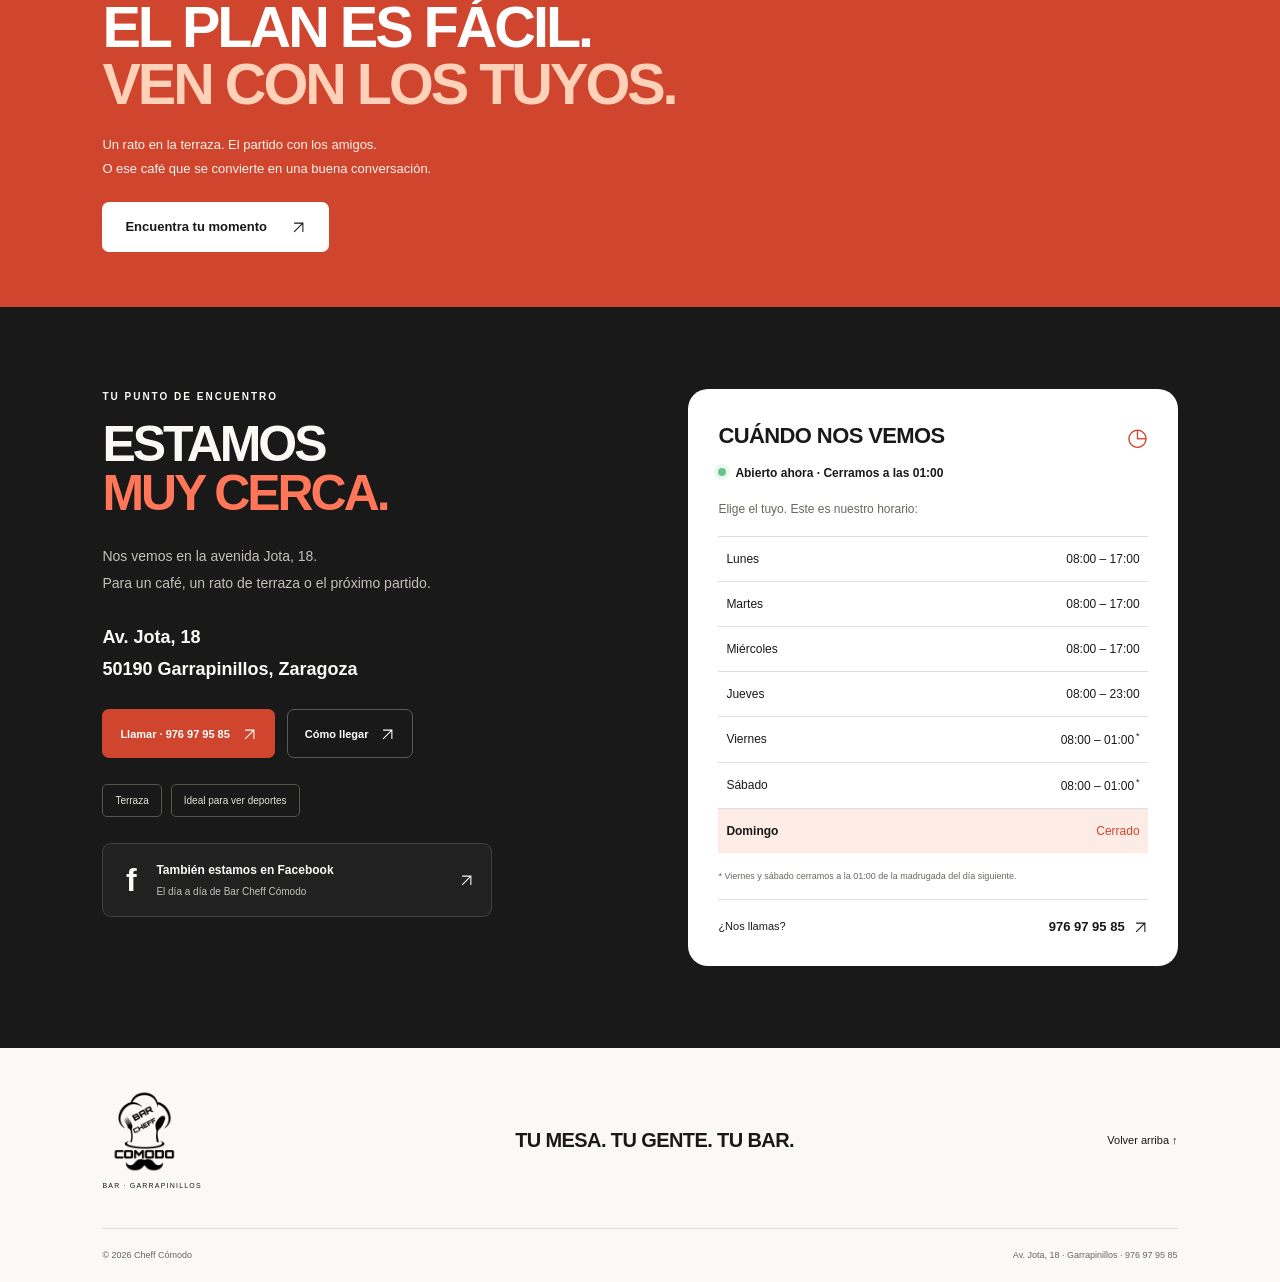
==== commit fb4a26b3: "Mejora fotos, destacados, apertura y vista previa al compartir" ====
--- a/index.html
+++ b/index.html
@@ -3,22 +3,34 @@
 <head>
 <meta charset="utf-8"><meta name="viewport" content="width=device-width, initial-scale=1">
 <meta name="theme-color" content="#191919"><meta name="description" content="Bar cafetería Cheff Cómodo en Av. Jota, 18, Garrapinillos, Zaragoza. Terraza y deportes. Reserva tu mesa por teléfono en el 976 97 95 85 y consulta nuestros horarios.">
+<link rel="canonical" href="https://manuelamar.github.io/manuwebs/">
+<meta property="og:type" content="website"><meta property="og:locale" content="es_ES"><meta property="og:site_name" content="Cheff Cómodo">
+<meta property="og:title" content="Cheff Cómodo · Tu bar en Garrapinillos">
+<meta property="og:description" content="Descubre nuestra carta, disfruta de la terraza y reserva tu mesa llamando al 976 97 95 85. Av. Jota, 18, Garrapinillos.">
+<meta property="og:url" content="https://manuelamar.github.io/manuwebs/">
+<meta property="og:image" content="https://manuelamar.github.io/manuwebs/assets/social-card.jpg"><meta property="og:image:type" content="image/jpeg"><meta property="og:image:width" content="1200"><meta property="og:image:height" content="630"><meta property="og:image:alt" content="Cheff Cómodo: carta, terraza y reservas por teléfono en Garrapinillos">
+<meta name="twitter:card" content="summary_large_image"><meta name="twitter:title" content="Cheff Cómodo · Tu bar en Garrapinillos"><meta name="twitter:description" content="Carta, terraza y buenos ratos. Reserva por teléfono: 976 97 95 85."><meta name="twitter:image" content="https://manuelamar.github.io/manuwebs/assets/social-card.jpg">
 <title>Cheff Cómodo · Bar en Garrapinillos</title>
-<link rel="stylesheet" href="styles.css?v=sections-20261022"><script src="app.js?v=sections-20261022" defer></script>
+<link rel="stylesheet" href="styles.css?v=mejoras-20261023"><script src="app.js?v=mejoras-20261023" defer></script>
 <script type="application/ld+json">{"@context": "https://schema.org", "@type": "BarOrPub", "name": "Cheff Cómodo", "telephone": "+34976979585", "address": {"@type": "PostalAddress", "streetAddress": "Av. Jota, 18", "postalCode": "50190", "addressLocality": "Garrapinillos", "addressRegion": "Zaragoza", "addressCountry": "ES"}, "openingHoursSpecification": [{"@type": "OpeningHoursSpecification", "dayOfWeek": ["Monday", "Tuesday", "Wednesday"], "opens": "08:00", "closes": "17:00"}, {"@type": "OpeningHoursSpecification", "dayOfWeek": "Thursday", "opens": "08:00", "closes": "23:00"}, {"@type": "OpeningHoursSpecification", "dayOfWeek": ["Friday", "Saturday"], "opens": "08:00", "closes": "01:00"}], "sameAs": ["https://www.facebook.com/p/Bar-Cheff-C%C3%B3modo-100087839375241/"]}</script>
 </head>
 <body>
 <div class="announcement">GARRAPINILLOS, ZARAGOZA <a href="tel:+34976979585">Llámanos · 976 97 95 85</a></div>
-<header class="header"><a class="brand" href="#inicio" aria-label="Cheff Cómodo, inicio"><img class="business-logo" src="assets/logo.png" alt="Bar Cheff Cómodo, logotipo del gorro de cocinero con bigote" width="84" height="84"><span>CHEFF CÓMODO<small>BAR · CAFETERÍA · GARRAPINILLOS</small></span></a><button class="menu-toggle" aria-label="Abrir menú" aria-expanded="false" aria-controls="navigation"><svg class="menu-icon" viewBox="0 0 24 24" aria-hidden="true"><path d="M4 6h16M4 12h16M4 18h16"/></svg><span>Menú</span></button><nav id="navigation" class="site-navigation" aria-label="Secciones de la web">
+<header class="header"><a class="brand" href="#inicio" aria-label="Cheff Cómodo, inicio"><img class="business-logo" src="assets/logo.webp" alt="Bar Cheff Cómodo, logotipo del gorro de cocinero con bigote" width="192" height="192"><span>CHEFF CÓMODO<small>BAR · CAFETERÍA · GARRAPINILLOS</small></span></a><button class="menu-toggle" aria-label="Abrir menú" aria-expanded="false" aria-controls="navigation"><svg class="menu-icon" viewBox="0 0 24 24" aria-hidden="true"><path d="M4 6h16M4 12h16M4 18h16"/></svg><span>Menú</span></button><nav id="navigation" class="site-navigation" aria-label="Secciones de la web">
 <a href="#inicio">Inicio</a><a href="#nosotros">El bar</a><a href="#carta">Carta</a><a href="#galeria">Fotos</a><a href="#momentos">Terraza y deportes</a><a href="#contacto">Contacto y horarios</a><a class="nav-contact" href="#reservas">Reservar mesa <svg class="arrow-icon" viewBox="0 0 24 24" aria-hidden="true"><path d="M5 19 19 5M5 5h14v14"/></svg></a>
 </nav></header>
 <main>
-<section class="hero" id="inicio"><div class="hero-copy"><p class="eyebrow"><span></span> BIENVENIDO A CHEFF CÓMODO</p><h1>TU MESA.<br>TU GENTE.<br><em>TU BAR.</em></h1><p class="intro">Comidas, cenas y buenos ratos.<br>Ven a disfrutar y, sobre todo, a comer.</p><div class="hero-actions"><a class="button primary" href="#reservas">Reserva tu mesa <span><svg class="arrow-icon" viewBox="0 0 24 24" aria-hidden="true"><path d="M5 19 19 5M5 5h14v14"/></svg></span></a><a class="text-link" href="#carta">Descubre la carta <span>↓</span></a></div><div class="hero-bottom"><span class="little-sun"><svg class="sun-icon" viewBox="0 0 100 100" aria-hidden="true"><path d="M50 10v80M10 50h80M22 22l56 56M22 78l56-56"/></svg></span><p>EL PLAN DE SIEMPRE.<br><strong>EN TU SITIO DE SIEMPRE.</strong></p></div></div><div class="hero-image" role="img" aria-label="Fachada y terraza de Cheff Cómodo, versión adaptada de una fotografía del bar"><span class="image-label">AV. JOTA, 18 · GARRAPINILLOS</span><div class="round-seal">BUENA MESA<br><b><svg class="sun-icon" viewBox="0 0 100 100" aria-hidden="true"><path d="M50 10v80M10 50h80M22 22l56 56M22 78l56-56"/></svg></b><br>MEJOR COMPAÑÍA</div><span class="photo-caption">Basada en fotografía del bar</span></div></section>
+<section class="hero" id="inicio"><div class="hero-copy"><p class="eyebrow"><span></span> BIENVENIDO A CHEFF CÓMODO</p><h1>TU MESA.<br>TU GENTE.<br><em>TU BAR.</em></h1><p class="intro">Comidas, cenas y buenos ratos.<br>Ven a disfrutar y, sobre todo, a comer.</p><p class="opening-status hero-status" data-opening-status role="status" aria-live="polite">Consulta nuestro horario de apertura</p><div class="hero-actions"><a class="button primary" href="#reservas">Reserva tu mesa <span><svg class="arrow-icon" viewBox="0 0 24 24" aria-hidden="true"><path d="M5 19 19 5M5 5h14v14"/></svg></span></a><a class="text-link" href="#carta">Descubre la carta <span>↓</span></a></div><div class="hero-bottom"><span class="little-sun"><svg class="sun-icon" viewBox="0 0 100 100" aria-hidden="true"><path d="M50 10v80M10 50h80M22 22l56 56M22 78l56-56"/></svg></span><p>EL PLAN DE SIEMPRE.<br><strong>EN TU SITIO DE SIEMPRE.</strong></p></div></div><div class="hero-image"><img class="hero-backdrop" src="assets/fachada.webp" width="1200" height="572" fetchpriority="high" decoding="async" alt="Fachada real de Cheff Cómodo y su terraza en Garrapinillos"><span class="image-label">AV. JOTA, 18 · GARRAPINILLOS</span><div class="round-seal">BUENA MESA<br><b><svg class="sun-icon" viewBox="0 0 100 100" aria-hidden="true"><path d="M50 10v80M10 50h80M22 22l56 56M22 78l56-56"/></svg></b><br>MEJOR COMPAÑÍA</div><span class="photo-caption">Fotografía del bar · Restaurant Guru</span></div></section>
 <div class="ribbon"><span>Tu bar de Garrapinillos</span><b><svg class="sun-icon" viewBox="0 0 100 100" aria-hidden="true"><path d="M50 10v80M10 50h80M22 22l56 56M22 78l56-56"/></svg></b><span>Terraza para disfrutar</span><b><svg class="sun-icon" viewBox="0 0 100 100" aria-hidden="true"><path d="M50 10v80M10 50h80M22 22l56 56M22 78l56-56"/></svg></b><span>Deportes en buena compañía</span><b><svg class="sun-icon" viewBox="0 0 100 100" aria-hidden="true"><path d="M50 10v80M10 50h80M22 22l56 56M22 78l56-56"/></svg></b></div>
-<section id="nosotros" class="about section"><div><p class="eyebrow">BIENVENIDO A CHEFF CÓMODO</p><h2>AQUÍ SE VIENE<br>A <em>ESTAR A GUSTO.</em></h2></div><div class="about-copy"><p>Un café para arrancar, una comida en buena compañía o una cena con los tuyos. En Cheff Cómodo hay un plan para cada momento.</p><p>Nos encontrarás en la avenida Jota, en Garrapinillos. Con terraza para disfrutar al aire libre y un buen ambiente para seguir el deporte en compañía.</p><a class="text-link" href="#contacto">Nos vemos en Garrapinillos <span><svg class="arrow-icon" viewBox="0 0 24 24" aria-hidden="true"><path d="M5 19 19 5M5 5h14v14"/></svg></span></a></div><figure class="place-photo"><img src="assets/cristalera.png" width="1815" height="866" loading="lazy" alt="Vista adaptada de la fachada y la terraza de Cheff Cómodo en Garrapinillos"><figcaption>Tu sitio en Garrapinillos · versión adaptada de la fotografía facilitada</figcaption></figure></section>
+<section id="nosotros" class="about section"><div><p class="eyebrow">BIENVENIDO A CHEFF CÓMODO</p><h2>AQUÍ SE VIENE<br>A <em>ESTAR A GUSTO.</em></h2></div><div class="about-copy"><p>Un café para arrancar, una comida en buena compañía o una cena con los tuyos. En Cheff Cómodo hay un plan para cada momento.</p><p>Nos encontrarás en la avenida Jota, en Garrapinillos. Con terraza para disfrutar al aire libre y un buen ambiente para seguir el deporte en compañía.</p><a class="text-link" href="#contacto">Nos vemos en Garrapinillos <span><svg class="arrow-icon" viewBox="0 0 24 24" aria-hidden="true"><path d="M5 19 19 5M5 5h14v14"/></svg></span></a></div><figure class="place-photo"><img src="assets/terraza.webp" width="1200" height="1600" loading="lazy" decoding="async" alt="Mesas de la terraza de Cheff Cómodo en la avenida Jota"><figcaption>Un rato en nuestra terraza · fotografía publicada en Restaurant Guru</figcaption></figure></section>
 <section id="carta" class="menu-section section" aria-labelledby="menu-title">
 <div class="section-heading"><div><p class="eyebrow">LA CARTA DE CHEFF CÓMODO</p><h2 id="menu-title">ELIGE A TU GUSTO.<br><em>LO DEMÁS ES DISFRUTAR.</em></h2></div><p>Bocadillos, hamburguesas y mucho más.<br>Encuentra tu próximo favorito.</p></div>
-<div class="menu-toolbar"><div class="filters" role="group" aria-label="Filtrar la carta">
+
+<h3 class="featured-heading">PARA IR ABRIENDO BOCA</h3><div class="featured-grid" aria-label="Destacados de la carta">
+<article class="featured-card"><img src="assets/ensaladilla.webp" width="1200" height="553" loading="lazy" decoding="async" alt="Ensaladilla del chef, fotografía publicada en la galería del bar"><div class="featured-copy"><div class="featured-top"><h4>Ensaladilla del chef</h4><span class="featured-price" data-cents="850">8,50 €</span></div><p>Una ración para abrir boca y compartir.</p></div></article>
+<article class="featured-card"><img src="assets/huevos.webp" width="1200" height="900" loading="lazy" decoding="async" alt="Huevos rotos, fotografía publicada en la galería del bar"><div class="featured-copy"><div class="featured-top"><h4>Huevos rotos</h4><span class="featured-price" data-cents="1150">11,50 €</span></div><p>A elegir: panceta ibérica, chorizo, longaniza, gulas y gambas.</p></div></article>
+<article class="featured-card"><img src="assets/bocadillo.webp" width="1200" height="900" loading="lazy" decoding="async" alt="Bocadillos, fotografía publicada en la galería del bar"><div class="featured-copy"><div class="featured-top"><h4>Bocadillos</h4><span class="featured-price" data-cents="800"><small>Desde</small>8,00 €</span></div><p>Ramos, Busquets, Del Bosque y más. Elige el tuyo en la carta.</p></div></article>
+</div><div class="menu-toolbar"><div class="filters" role="group" aria-label="Filtrar la carta">
 <button class="filter active" data-filter="todos" aria-pressed="true" aria-controls="menu-content">Toda la carta</button>
 <button class="filter" data-filter="bocadillos" aria-pressed="false" aria-controls="menu-content">Bocadillos</button>
 <button class="filter" data-filter="hamburguesas" aria-pressed="false" aria-controls="menu-content">Hamburguesas</button>
@@ -79,24 +91,24 @@
 </section>
 <section id="galeria" class="gallery-section section"><div class="section-heading"><div><p class="eyebrow">ASÍ SOMOS</p><h2>ESTE ES<br><em>NUESTRO SITIO.</em></h2></div><p>Platos, postres y buenos ratos.<br>Así se disfruta en Cheff Cómodo.</p></div>
 <div class="photo-grid">
-<button class="gallery-item gallery-real" data-origin="restaurantguru" data-caption="Huevos, patatas y embutidos" aria-label="Ampliar fotografía: Huevos, patatas y embutidos"><img src="assets/huevos.jpg" width="1200" height="900" alt="Huevos, patatas y embutidos, fotografía publicada en la ficha de Cheff Cómodo" loading="lazy"><span class="gallery-label">Huevos, patatas y embutidos <b>+</b></span></button>
-<button class="gallery-item gallery-real" data-origin="restaurantguru" data-caption="Ensaladilla" aria-label="Ampliar fotografía: Ensaladilla"><img src="assets/ensaladilla.jpg" width="1200" height="553" alt="Ensaladilla, fotografía publicada en la ficha de Cheff Cómodo" loading="lazy"><span class="gallery-label">Ensaladilla <b>+</b></span></button>
-<button class="gallery-item gallery-real" data-origin="restaurantguru" data-caption="Pescado con almejas" aria-label="Ampliar fotografía: Pescado con almejas"><img src="assets/pescado.jpg" width="1200" height="1600" alt="Pescado con almejas, fotografía publicada en la ficha de Cheff Cómodo" loading="lazy"><span class="gallery-label">Pescado con almejas <b>+</b></span></button>
-<button class="gallery-item gallery-real" data-origin="restaurantguru" data-caption="Pulpo con guarnición" aria-label="Ampliar fotografía: Pulpo con guarnición"><img src="assets/pulpo.jpg" width="1200" height="554" alt="Pulpo con guarnición, fotografía publicada en la ficha de Cheff Cómodo" loading="lazy"><span class="gallery-label">Pulpo con guarnición <b>+</b></span></button>
-<button class="gallery-item gallery-real" data-origin="restaurantguru" data-caption="Arroz cremoso" aria-label="Ampliar fotografía: Arroz cremoso"><img src="assets/arroz.jpg" width="1200" height="553" alt="Arroz cremoso, fotografía publicada en la ficha de Cheff Cómodo" loading="lazy"><span class="gallery-label">Arroz cremoso <b>+</b></span></button>
-<button class="gallery-item gallery-real" data-origin="restaurantguru" data-caption="Un toque fresco" aria-label="Ampliar fotografía: Un toque fresco"><img src="assets/aguacate.jpg" width="1200" height="649" alt="Un toque fresco, fotografía publicada en la ficha de Cheff Cómodo" loading="lazy"><span class="gallery-label">Un toque fresco <b>+</b></span></button>
-<button class="gallery-item gallery-real" data-origin="restaurantguru" data-caption="Tarta de queso" aria-label="Ampliar fotografía: Tarta de queso"><img src="assets/tarta-queso.jpg" width="1200" height="1600" alt="Tarta de queso, fotografía publicada en la ficha de Cheff Cómodo" loading="lazy"><span class="gallery-label">Tarta de queso <b>+</b></span></button>
-<button class="gallery-item gallery-real" data-origin="restaurantguru" data-caption="Un final dulce" aria-label="Ampliar fotografía: Un final dulce"><img src="assets/tarta-pera.jpg" width="1200" height="1600" alt="Un final dulce, fotografía publicada en la ficha de Cheff Cómodo" loading="lazy"><span class="gallery-label">Un final dulce <b>+</b></span></button>
-<button class="gallery-item terrace-photo" data-photo="terrace-photo" data-caption="Nuestra terraza · Garrapinillos" aria-label="Ampliar imagen de la terraza"><span class="gallery-label">Al aire libre <b>+</b></span></button>
-<button class="gallery-item facade-photo" data-photo="facade-photo" data-caption="Tu punto de encuentro · Cheff Cómodo" aria-label="Ampliar imagen de la fachada"><span class="gallery-label">Tu punto de encuentro <b>+</b></span></button>
-</div><p class="gallery-note">Fotos de platos publicadas en la <a href="https://es.restaurantguru.com/Comodo-Garrapinillos" target="_blank" rel="noopener noreferrer">galería de Cheff Cómodo en Restaurant Guru</a>. Consulta con el bar la disponibilidad actual. Las imágenes del local son versiones adaptadas de las fotos facilitadas.</p></section>
+<button class="gallery-item gallery-real" data-origin="restaurantguru" data-caption="Huevos, patatas y embutidos" aria-label="Ampliar fotografía: Huevos, patatas y embutidos"><img src="assets/huevos.webp" width="1200" height="900" alt="Huevos, patatas y embutidos, fotografía publicada en la ficha de Cheff Cómodo" loading="lazy"><span class="gallery-label">Huevos, patatas y embutidos <b>+</b></span></button>
+<button class="gallery-item gallery-real" data-origin="restaurantguru" data-caption="Ensaladilla" aria-label="Ampliar fotografía: Ensaladilla"><img src="assets/ensaladilla.webp" width="1200" height="553" alt="Ensaladilla, fotografía publicada en la ficha de Cheff Cómodo" loading="lazy"><span class="gallery-label">Ensaladilla <b>+</b></span></button>
+<button class="gallery-item gallery-real" data-origin="restaurantguru" data-caption="Pescado con almejas" aria-label="Ampliar fotografía: Pescado con almejas"><img src="assets/pescado.webp" width="1200" height="1600" alt="Pescado con almejas, fotografía publicada en la ficha de Cheff Cómodo" loading="lazy"><span class="gallery-label">Pescado con almejas <b>+</b></span></button>
+<button class="gallery-item gallery-real" data-origin="restaurantguru" data-caption="Pulpo con guarnición" aria-label="Ampliar fotografía: Pulpo con guarnición"><img src="assets/pulpo.webp" width="1200" height="554" alt="Pulpo con guarnición, fotografía publicada en la ficha de Cheff Cómodo" loading="lazy"><span class="gallery-label">Pulpo con guarnición <b>+</b></span></button>
+<button class="gallery-item gallery-real" data-origin="restaurantguru" data-caption="Arroz cremoso" aria-label="Ampliar fotografía: Arroz cremoso"><img src="assets/arroz.webp" width="1200" height="553" alt="Arroz cremoso, fotografía publicada en la ficha de Cheff Cómodo" loading="lazy"><span class="gallery-label">Arroz cremoso <b>+</b></span></button>
+<button class="gallery-item gallery-real" data-origin="restaurantguru" data-caption="Un toque fresco" aria-label="Ampliar fotografía: Un toque fresco"><img src="assets/aguacate.webp" width="1200" height="649" alt="Un toque fresco, fotografía publicada en la ficha de Cheff Cómodo" loading="lazy"><span class="gallery-label">Un toque fresco <b>+</b></span></button>
+<button class="gallery-item gallery-real" data-origin="restaurantguru" data-caption="Tarta de queso" aria-label="Ampliar fotografía: Tarta de queso"><img src="assets/tarta-queso.webp" width="1200" height="1600" alt="Tarta de queso, fotografía publicada en la ficha de Cheff Cómodo" loading="lazy"><span class="gallery-label">Tarta de queso <b>+</b></span></button>
+<button class="gallery-item gallery-real" data-origin="restaurantguru" data-caption="Un final dulce" aria-label="Ampliar fotografía: Un final dulce"><img src="assets/tarta-pera.webp" width="1200" height="1600" alt="Un final dulce, fotografía publicada en la ficha de Cheff Cómodo" loading="lazy"><span class="gallery-label">Un final dulce <b>+</b></span></button>
+<button class="gallery-item gallery-real" data-origin="restaurantguru" data-caption="Nuestra terraza · Garrapinillos" aria-label="Ampliar fotografía: Nuestra terraza · Garrapinillos"><img src="assets/terraza.webp" width="1200" height="1600" loading="lazy" decoding="async" alt="Nuestra terraza · Garrapinillos"><span class="gallery-label">Nuestra terraza · Garrapinillos <b>+</b></span></button>
+<button class="gallery-item gallery-real" data-origin="restaurantguru" data-caption="Tu punto de encuentro · Cheff Cómodo" aria-label="Ampliar fotografía: Tu punto de encuentro · Cheff Cómodo"><img src="assets/fachada.webp" width="1200" height="572" loading="lazy" decoding="async" alt="Tu punto de encuentro · Cheff Cómodo"><span class="gallery-label">Tu punto de encuentro · Cheff Cómodo <b>+</b></span></button>
+</div><p class="gallery-note">Fotografías del local y de platos publicadas en la <a href="https://es.restaurantguru.com/Comodo-Garrapinillos" target="_blank" rel="noopener noreferrer">galería de Cheff Cómodo en Restaurant Guru</a>. Consulta con el bar la disponibilidad actual.</p></section>
 <section id="momentos" class="moments section"><p class="eyebrow">SIN COMPLICACIONES</p><h2>EL PLAN ES FÁCIL.<br><em>VEN CON LOS TUYOS.</em></h2><p>Un rato en la terraza. El partido con los amigos.<br>O ese café que se convierte en una buena conversación.</p><a class="button light" href="#contacto">Encuentra tu momento <span><svg class="arrow-icon" viewBox="0 0 24 24" aria-hidden="true"><path d="M5 19 19 5M5 5h14v14"/></svg></span></a><div class="moments-flower" aria-hidden="true"><svg class="sun-icon" viewBox="0 0 100 100" aria-hidden="true"><path d="M50 10v80M10 50h80M22 22l56 56M22 78l56-56"/></svg></div><span class="vertical-word" aria-hidden="true">CHEFF CÓMODO</span></section>
 <section id="contacto" class="contact section">
 <div class="contact-intro"><p class="eyebrow">TU PUNTO DE ENCUENTRO</p><h2>ESTAMOS<br><em>MUY CERCA.</em></h2><p>Nos vemos en la avenida Jota, 18.<br>Para un café, un rato de terraza o el próximo partido.</p>
 <address>Av. Jota, 18<br>50190 Garrapinillos, Zaragoza</address>
 <div class="contact-actions"><a class="button primary" href="tel:+34976979585">Llamar · 976 97 95 85 <span><svg class="arrow-icon" viewBox="0 0 24 24" aria-hidden="true"><path d="M5 19 19 5M5 5h14v14"/></svg></span></a><a class="button outline" target="_blank" rel="noopener noreferrer" href="https://www.google.com/maps/dir/?api=1&destination=Avenida%20Jota%2018%2C%2050190%20Garrapinillos%2C%20Zaragoza">Cómo llegar <span><svg class="arrow-icon" viewBox="0 0 24 24" aria-hidden="true"><path d="M5 19 19 5M5 5h14v14"/></svg></span></a></div>
 <div class="service-tags"><span>Terraza</span><span>Ideal para ver deportes</span></div><a class="facebook-link" href="https://www.facebook.com/p/Bar-Cheff-C%C3%B3modo-100087839375241/" target="_blank" rel="noopener noreferrer"><span class="facebook-mark" aria-hidden="true">f</span><span><strong>También estamos en Facebook</strong><small>El día a día de Bar Cheff Cómodo</small></span><svg class="arrow-icon" viewBox="0 0 24 24" aria-hidden="true"><path d="M5 19 19 5M5 5h14v14"/></svg></a></div>
-<div class="contact-card"><span class="contact-icon" aria-hidden="true">◷</span><h3>CUÁNDO NOS VEMOS</h3><p class="schedule-intro">Elige el tuyo. Este es nuestro horario:</p>
+<div class="contact-card"><span class="contact-icon" aria-hidden="true">◷</span><h3>CUÁNDO NOS VEMOS</h3><p class="opening-status schedule-status" data-opening-status role="status" aria-live="polite">Consulta nuestro horario de apertura</p><p class="schedule-intro">Elige el tuyo. Este es nuestro horario:</p>
 <table class="opening-hours"><caption class="visually-hidden">Horario de apertura de Cheff Cómodo</caption><tbody>
 <tr data-day="1"><th scope="row">Lunes</th><td><time>08:00</time> – <time>17:00</time></td></tr>
 <tr data-day="2"><th scope="row">Martes</th><td><time>08:00</time> – <time>17:00</time></td></tr>
@@ -107,5 +119,5 @@
 <tr data-day="0" class="closed-day"><th scope="row">Domingo</th><td>Cerrado</td></tr>
 </tbody></table><p class="hours-note">* Viernes y sábado cerramos a la 01:00 de la madrugada del día siguiente.</p><a class="schedule-phone" href="tel:+34976979585">¿Nos llamas? <strong>976 97 95 85</strong> <span><svg class="arrow-icon" viewBox="0 0 24 24" aria-hidden="true"><path d="M5 19 19 5M5 5h14v14"/></svg></span></a></div>
 </section>
-</main><footer><a class="footer-brand" href="#inicio"><img class="business-logo" src="assets/logo.png" alt="Bar Cheff Cómodo, logotipo del gorro de cocinero con bigote" width="84" height="84"><span>BAR · GARRAPINILLOS</span></a><p>TU MESA. TU GENTE. TU BAR.</p><a href="#inicio">Volver arriba ↑</a><div class="footer-bottom"><span>© <span id="year">2026</span> Cheff Cómodo</span><span>Av. Jota, 18 · Garrapinillos · <a href="tel:+34976979585">976 97 95 85</a></span></div></footer><a class="mobile-call" href="tel:+34976979585">Reservar mesa <strong>976 97 95 85</strong></a>
-<dialog class="photo-dialog" aria-label="Fotografía ampliada"><div class="dialog-toolbar"><p id="photo-caption"></p><button class="dialog-close" aria-label="Cerrar fotografía">×</button></div><div class="dialog-photo" role="img" aria-label=""></div><p class="dialog-note">Versión adaptada de la fotografía facilitada.</p></dialog></body></html>
+</main><footer><a class="footer-brand" href="#inicio"><img class="business-logo" src="assets/logo.webp" alt="Bar Cheff Cómodo, logotipo del gorro de cocinero con bigote" width="192" height="192"><span>BAR · GARRAPINILLOS</span></a><p>TU MESA. TU GENTE. TU BAR.</p><a href="#inicio">Volver arriba ↑</a><div class="footer-bottom"><span>© <span id="year">2026</span> Cheff Cómodo</span><span>Av. Jota, 18 · Garrapinillos · <a href="tel:+34976979585">976 97 95 85</a></span></div></footer><a class="mobile-call" href="tel:+34976979585">Reservar mesa <strong>976 97 95 85</strong></a>
+<dialog class="photo-dialog" aria-label="Fotografía ampliada"><div class="dialog-toolbar"><p id="photo-caption"></p><button class="dialog-close" aria-label="Cerrar fotografía">×</button></div><div class="dialog-photo" role="img" aria-label=""></div><p class="dialog-note"></p></dialog></body></html>
--- a/styles.css
+++ b/styles.css
@@ -1,9 +1,8 @@
 :root{--paper:#faf9f6;--green:#191919;--ink:#191919;--orange:#cf452e;--muted:#676761;--line:#e2dfd7;--soft:#f0ede7;--radius:20px}
-*{box-sizing:border-box}html{scroll-behavior:smooth;scroll-padding-top:110px}body{margin:0;background:var(--paper);color:var(--ink);font-family:Arial,Helvetica,sans-serif;line-height:1.5}button,input,select{font:inherit}a{color:inherit;text-decoration:none}button,a{-webkit-tap-highlight-color:transparent}button{cursor:pointer}a:focus-visible,button:focus-visible,input:focus-visible,select:focus-visible,summary:focus-visible{outline:3px solid var(--orange);outline-offset:4px}h1,h2,h3,h4,p{margin:0}img{max-width:100%}svg{display:inline-block;vertical-align:middle}.announcement{background:var(--ink);color:white;padding:9px 6%;display:flex;justify-content:space-between;align-items:center;font-size:10px;letter-spacing:1.5px}.announcement>a{font-size:11px;letter-spacing:.4px}.header{position:sticky;top:0;z-index:20;background:#faf9f6f5;backdrop-filter:blur(12px);min-height:103px;padding:10px 6%;display:flex;align-items:center;justify-content:space-between;gap:24px;border-bottom:1px solid var(--line)}.brand{display:flex;align-items:center;gap:13px;flex-shrink:0}.business-logo{display:block;width:78px;height:78px;object-fit:contain}.brand>span{font-size:20px;line-height:1.1;letter-spacing:-.7px;font-weight:900}.brand small{display:block;font-size:8px;font-weight:500;letter-spacing:1.4px;margin-top:9px}nav{display:flex;align-items:center;gap:30px;font-size:12px;font-weight:600}nav>a:not(.nav-contact):hover{color:var(--orange)}.nav-contact{padding:13px 19px;background:var(--orange);color:white;border-radius:7px;display:flex;align-items:center;gap:20px;transition:background .2s}.nav-contact:hover{background:#ad3522}.menu-toggle{display:none}.arrow-icon{width:15px;height:15px;fill:none;stroke:currentColor;stroke-width:1.7}.hero{margin:26px 4% 0;border-radius:24px;min-height:660px;position:relative;overflow:hidden;isolation:isolate;background:#272323}.hero-image{position:absolute;inset:0;z-index:-1;background-image:linear-gradient(90deg,#000e 0%,#0009 44%,#0002 100%),url('assets/cristalera.png');background-size:cover;background-position:center}.hero-copy{position:relative;z-index:1;color:white;padding:62px 6%;width:70%;max-width:850px}.eyebrow{font-size:10px;font-weight:700;letter-spacing:2px;line-height:1.6;display:flex;align-items:center;gap:10px}.eyebrow>span{height:7px;width:7px;border-radius:50%;background:var(--orange)}h1,h2{font-family:Arial,Helvetica,sans-serif;font-weight:900;letter-spacing:-3px;line-height:.99}h1{font-size:clamp(66px,7.4vw,114px);margin:25px 0}h1 em,h2 em{font-style:normal;color:var(--orange)}.hero h1 em{color:#ff7658}.intro{color:#f2eee8;font-size:16px;line-height:1.8;max-width:420px}.hero-actions{display:flex;align-items:center;gap:26px;flex-wrap:wrap;margin-top:28px}.button{display:inline-flex;align-items:center;justify-content:space-between;gap:24px;min-height:49px;padding:14px 22px;border-radius:7px;font-size:13px;font-weight:700;border:1px solid transparent;transition:background .2s,transform .2s}.button:hover{transform:translateY(-2px)}.primary{background:var(--orange);color:white}.primary:hover{background:#b73723}.outline{border-color:#d5d0c7;background:transparent;color:var(--ink)}.outline:hover{background:var(--soft)}.text-link{display:inline-flex;align-items:center;gap:18px;font-size:12px;font-weight:600;border-bottom:1px solid currentColor;padding-bottom:5px}.hero-bottom{margin-top:31px}.hero-bottom p{font-size:9px;letter-spacing:1.8px;line-height:1.9;color:#dad3ca}.hero-bottom strong{font-weight:500}.little-sun,.round-seal{display:none}.image-label{position:absolute;top:30px;right:30px;border:1px solid #ffffff66;border-radius:6px;padding:10px 15px;color:white;font-size:9px;letter-spacing:1.4px}.photo-caption{position:absolute;bottom:17px;right:20px;font-size:8px;color:#fff;background:#0007;padding:4px 8px;border-radius:3px}.ribbon{display:flex;justify-content:center;align-items:center;gap:0;margin:0 6%;padding:25px 0 30px;border-bottom:1px solid var(--line)}.ribbon>span{font-size:12px;font-weight:600;display:flex;align-items:center;gap:12px;padding:0 36px}.ribbon>span::before{content:'';width:7px;height:7px;flex-shrink:0;background:var(--orange);border-radius:50%}.ribbon b{display:none}.section{padding:82px 8%;max-width:1600px;margin:0 auto}h2{font-size:clamp(36px,3.9vw,58px);margin:15px 0 25px}.about{display:grid;grid-template-columns:1fr 1fr;column-gap:8%;row-gap:35px}.about>div:first-child{align-self:center}.about-copy{font-size:14px;color:var(--muted);line-height:1.9;align-self:center}.about-copy p+p{margin-top:16px}.about-copy .text-link{color:var(--ink);margin-top:20px}.place-photo{grid-column:1/-1;margin:0;position:relative}.place-photo img{width:100%;height:320px;object-fit:cover;border-radius:var(--radius);display:block}.place-photo figcaption{font-size:9px;color:var(--muted);margin-top:9px}.menu-section{background:var(--soft);max-width:none}.section-heading{display:flex;align-items:center;justify-content:space-between;gap:25px}.section-heading>p{font-size:13px;color:var(--muted);line-height:1.9}.menu-toolbar{display:flex;justify-content:space-between;align-items:center;gap:20px;margin:18px 0 28px}.filters{display:flex;gap:8px;flex-wrap:wrap}.filter{border:1px solid #d7d2c8;background:transparent;padding:11px 16px;font-size:11px;font-weight:600;color:var(--ink);border-radius:7px}.filter.active{background:var(--ink);border-color:var(--ink);color:white}.draft-tag{font-size:8px;font-weight:600;color:var(--muted);letter-spacing:1.3px;white-space:nowrap}.menu-grid{display:grid;grid-template-columns:repeat(4,minmax(0,1fr));gap:19px}.food-card{background:var(--paper);border-radius:14px;overflow:hidden;border:1px solid #e2ddd3}.food-card[hidden]{display:none}.food-photo{height:210px;position:relative}.food-photo,.gallery-item,.dialog-photo{background-image:var(--gallery-image);background-size:200% 200%;background-repeat:no-repeat}.salad-photo{background-position:0 0}.eggs-photo{background-position:100% 0}.terrace-photo{background-position:0 100%}.facade-photo{background-position:100% 100%}.dish-tag{position:absolute;bottom:12px;left:12px;color:var(--ink);background:var(--paper);border-radius:4px;padding:5px 8px;font-size:7px;font-weight:700;letter-spacing:.8px}.food-text{padding:22px 19px}.food-text h3{font-size:19px;font-weight:800;letter-spacing:-.5px;line-height:1.2;margin-bottom:11px}.food-text p{font-size:11px;line-height:1.9;color:var(--muted)}.coffee-art{height:210px;background:var(--orange);color:#fff2dd;display:flex;flex-direction:column;align-items:center;justify-content:center;gap:15px}.cup-icon{width:94px;height:80px;fill:none;stroke:currentColor;stroke-width:3;stroke-linejoin:round;stroke-linecap:round}.coffee-art>span{font-size:11px;letter-spacing:2px;font-weight:700}.menu-note{font-size:10px;line-height:1.8;color:var(--muted);margin-top:23px}.reservation-section{display:grid;grid-template-columns:1fr 1fr;gap:9%;align-items:start;background:var(--paper)}#reservas{scroll-margin-top:20px}.reservation-copy{padding-top:25px}.reservation-copy>p:not(.eyebrow){font-size:14px;line-height:1.9;color:var(--muted);max-width:390px}.reservation-details{display:flex;flex-wrap:wrap;gap:8px;margin-top:24px}.reservation-details span{border:1px solid #d7d2c8;border-radius:6px;font-size:10px;font-weight:600;padding:9px 12px}.reservation-card{padding:30px;border:1px solid #e1ddd5;border-radius:var(--radius);background:#fff;box-shadow:0 12px 45px #00000006}.reservation-label{font-size:8px;font-weight:700;letter-spacing:1.6px;color:var(--orange)}.reservation-card h3{font-size:26px;font-weight:800;line-height:1.2;letter-spacing:-.7px;margin:15px 0}.reservation-card>p{font-size:12px;color:var(--muted);line-height:1.8}.reservation-call{width:100%;justify-content:center;margin:18px 0 8px}.phone-icon{height:18px;width:18px;fill:none;stroke:currentColor;stroke-width:1.5;stroke-linecap:round;stroke-linejoin:round}.reservation-card .reservation-number{font-weight:700;font-size:16px;text-align:center;color:var(--ink);letter-spacing:1px}.reservation-card .reservation-note{font-size:10px;line-height:1.8}.reservation-note a{text-decoration:underline;text-underline-offset:2px;color:var(--ink)}.gallery-section{padding-top:60px;background:var(--soft);max-width:none}.photo-grid{display:grid;grid-template-columns:repeat(2,1fr);gap:20px;margin-top:22px}.gallery-item{border:0;border-radius:16px;height:300px;position:relative;overflow:hidden;cursor:zoom-in;background-color:#d7d1c8}.gallery-label{position:absolute;inset:auto 0 0;padding:50px 22px 20px;background:linear-gradient(transparent,#000a);color:white;font-size:13px;font-weight:600;display:flex;justify-content:space-between;align-items:center}.gallery-label b{height:30px;width:30px;border:1px solid #fff8;border-radius:50%;display:grid;place-items:center;font-size:20px;font-weight:400}.gallery-item:hover .gallery-label b{background:white;color:var(--ink)}.gallery-note{margin-top:15px;font-size:9px;color:var(--muted);line-height:1.8}.moments{background:var(--orange);max-width:none;color:white;position:relative;padding-top:55px;padding-bottom:55px}.moments h2{font-size:clamp(36px,4.5vw,66px);margin-bottom:20px;max-width:750px}.moments h2 em{color:#ffd1b8}.moments>p:not(.eyebrow){font-size:13px;line-height:1.8;color:#fff2ea}.moments .button{margin-top:22px}.light{background:white;color:var(--ink)}.moments-flower,.vertical-word{display:none}.contact{display:grid;grid-template-columns:1fr 1fr;gap:9%;background:var(--ink);color:var(--paper);max-width:none}.contact h2 em{color:#ff7658}.contact-intro>p:not(.eyebrow){font-size:14px;color:#c3c0ba;line-height:1.9}.contact-intro address{font-size:18px;font-style:normal;line-height:1.8;font-weight:600;margin:24px 0}.contact-actions{display:flex;gap:12px;flex-wrap:wrap}.contact-actions .button{font-size:11px;gap:12px;padding:13px 17px}.contact-actions .outline{border-color:#5c5953;color:white}.contact-actions .outline:hover{background:#30302f}.service-tags{display:flex;gap:9px;flex-wrap:wrap;margin-top:26px}.service-tags span{border:1px solid #57544d;border-radius:5px;padding:8px 12px;font-size:10px;color:#e5dfd5}.contact-card{padding:30px;border-radius:var(--radius);background:#fff;color:var(--ink)}.contact-icon{float:right;font-size:24px;color:var(--orange)}.contact-card h3{font-size:22px;letter-spacing:-.6px;font-weight:800;margin-bottom:12px}.schedule-intro{font-size:12px;color:var(--muted);margin-bottom:18px}.opening-hours{width:100%;border-collapse:collapse;font-size:12px}.opening-hours tr{border-top:1px solid var(--line)}.opening-hours th{text-align:left;font-weight:500;padding:13px 8px}.opening-hours td{text-align:right;padding:13px 8px;font-variant-numeric:tabular-nums;white-space:nowrap}.opening-hours sup{font-size:9px;margin-left:2px}.opening-hours .today{background:#fcece5}.opening-hours .today th{font-weight:700}.closed-day td{color:var(--orange)}.hours-note{font-size:9px;color:var(--muted);line-height:1.8;margin:15px 0}.schedule-phone{display:flex;align-items:center;gap:8px;flex-wrap:wrap;border-top:1px solid var(--line);padding-top:17px;font-size:11px}.schedule-phone strong{margin-left:auto;font-size:13px}.visually-hidden{position:absolute;width:1px;height:1px;padding:0;margin:-1px;overflow:hidden;clip:rect(0,0,0,0);white-space:nowrap;border:0}footer{padding:40px 8% 20px;display:flex;align-items:center;justify-content:space-between;gap:24px;flex-wrap:wrap;background:var(--paper)}.footer-brand .business-logo{width:85px;height:85px}.footer-brand>span{display:block;font-size:7px;letter-spacing:1.2px;margin-top:8px}footer>p{font-size:20px;font-weight:900;letter-spacing:-.6px}footer>a:last-of-type{font-size:11px}.footer-bottom{width:100%;display:flex;justify-content:space-between;gap:15px;border-top:1px solid var(--line);padding-top:20px;font-size:9px;color:var(--muted);margin-top:12px}.mobile-call{display:none}.photo-dialog{padding:18px;border:0;border-radius:14px;background:var(--paper);color:var(--ink);width:min(1000px,94vw);max-height:94dvh;overflow:auto}.photo-dialog::backdrop{background:#000d;backdrop-filter:blur(7px)}.dialog-toolbar{display:flex;justify-content:space-between;align-items:center;gap:15px;margin-bottom:12px}.dialog-toolbar p{font-size:13px}.dialog-close{border:1px solid var(--line);background:white;color:var(--ink);border-radius:5px;width:36px;height:36px;font-size:25px}.dialog-photo{width:100%;aspect-ratio:1.5;max-height:70dvh;border-radius:8px}.dialog-note{font-size:10px;color:var(--muted);margin-top:12px}.sun-icon{display:none}
-:root{--gallery-image:url("assets/gallery.png")}
+*{box-sizing:border-box}html{scroll-behavior:smooth;scroll-padding-top:110px}body{margin:0;background:var(--paper);color:var(--ink);font-family:Arial,Helvetica,sans-serif;line-height:1.5}button,input,select{font:inherit}a{color:inherit;text-decoration:none}button,a{-webkit-tap-highlight-color:transparent}button{cursor:pointer}a:focus-visible,button:focus-visible,input:focus-visible,select:focus-visible,summary:focus-visible{outline:3px solid var(--orange);outline-offset:4px}h1,h2,h3,h4,p{margin:0}img{max-width:100%}svg{display:inline-block;vertical-align:middle}.announcement{background:var(--ink);color:white;padding:9px 6%;display:flex;justify-content:space-between;align-items:center;font-size:10px;letter-spacing:1.5px}.announcement>a{font-size:11px;letter-spacing:.4px}.header{position:sticky;top:0;z-index:20;background:#faf9f6f5;backdrop-filter:blur(12px);min-height:103px;padding:10px 6%;display:flex;align-items:center;justify-content:space-between;gap:24px;border-bottom:1px solid var(--line)}.brand{display:flex;align-items:center;gap:13px;flex-shrink:0}.business-logo{display:block;width:78px;height:78px;object-fit:contain}.brand>span{font-size:20px;line-height:1.1;letter-spacing:-.7px;font-weight:900}.brand small{display:block;font-size:8px;font-weight:500;letter-spacing:1.4px;margin-top:9px}nav{display:flex;align-items:center;gap:30px;font-size:12px;font-weight:600}nav>a:not(.nav-contact):hover{color:var(--orange)}.nav-contact{padding:13px 19px;background:var(--orange);color:white;border-radius:7px;display:flex;align-items:center;gap:20px;transition:background .2s}.nav-contact:hover{background:#ad3522}.menu-toggle{display:none}.arrow-icon{width:15px;height:15px;fill:none;stroke:currentColor;stroke-width:1.7}.hero{margin:26px 4% 0;border-radius:24px;min-height:660px;position:relative;overflow:hidden;isolation:isolate;background:#272323}.hero-image{position:absolute;inset:0;z-index:-1;background-image:linear-gradient(90deg,#000e 0%,#0009 44%,#0002 100%);background-size:cover;background-position:center}.hero-copy{position:relative;z-index:1;color:white;padding:62px 6%;width:70%;max-width:850px}.eyebrow{font-size:10px;font-weight:700;letter-spacing:2px;line-height:1.6;display:flex;align-items:center;gap:10px}.eyebrow>span{height:7px;width:7px;border-radius:50%;background:var(--orange)}h1,h2{font-family:Arial,Helvetica,sans-serif;font-weight:900;letter-spacing:-3px;line-height:.99}h1{font-size:clamp(66px,7.4vw,114px);margin:25px 0}h1 em,h2 em{font-style:normal;color:var(--orange)}.hero h1 em{color:#ff7658}.intro{color:#f2eee8;font-size:16px;line-height:1.8;max-width:420px}.hero-actions{display:flex;align-items:center;gap:26px;flex-wrap:wrap;margin-top:28px}.button{display:inline-flex;align-items:center;justify-content:space-between;gap:24px;min-height:49px;padding:14px 22px;border-radius:7px;font-size:13px;font-weight:700;border:1px solid transparent;transition:background .2s,transform .2s}.button:hover{transform:translateY(-2px)}.primary{background:var(--orange);color:white}.primary:hover{background:#b73723}.outline{border-color:#d5d0c7;background:transparent;color:var(--ink)}.outline:hover{background:var(--soft)}.text-link{display:inline-flex;align-items:center;gap:18px;font-size:12px;font-weight:600;border-bottom:1px solid currentColor;padding-bottom:5px}.hero-bottom{margin-top:31px}.hero-bottom p{font-size:9px;letter-spacing:1.8px;line-height:1.9;color:#dad3ca}.hero-bottom strong{font-weight:500}.little-sun,.round-seal{display:none}.image-label{position:absolute;top:30px;right:30px;border:1px solid #ffffff66;border-radius:6px;padding:10px 15px;color:white;font-size:9px;letter-spacing:1.4px}.photo-caption{position:absolute;bottom:17px;right:20px;font-size:8px;color:#fff;background:#0007;padding:4px 8px;border-radius:3px}.ribbon{display:flex;justify-content:center;align-items:center;gap:0;margin:0 6%;padding:25px 0 30px;border-bottom:1px solid var(--line)}.ribbon>span{font-size:12px;font-weight:600;display:flex;align-items:center;gap:12px;padding:0 36px}.ribbon>span::before{content:'';width:7px;height:7px;flex-shrink:0;background:var(--orange);border-radius:50%}.ribbon b{display:none}.section{padding:82px 8%;max-width:1600px;margin:0 auto}h2{font-size:clamp(36px,3.9vw,58px);margin:15px 0 25px}.about{display:grid;grid-template-columns:1fr 1fr;column-gap:8%;row-gap:35px}.about>div:first-child{align-self:center}.about-copy{font-size:14px;color:var(--muted);line-height:1.9;align-self:center}.about-copy p+p{margin-top:16px}.about-copy .text-link{color:var(--ink);margin-top:20px}.place-photo{grid-column:1/-1;margin:0;position:relative}.place-photo img{width:100%;height:320px;object-fit:cover;border-radius:var(--radius);display:block}.place-photo figcaption{font-size:9px;color:var(--muted);margin-top:9px}.menu-section{background:var(--soft);max-width:none}.section-heading{display:flex;align-items:center;justify-content:space-between;gap:25px}.section-heading>p{font-size:13px;color:var(--muted);line-height:1.9}.menu-toolbar{display:flex;justify-content:space-between;align-items:center;gap:20px;margin:18px 0 28px}.filters{display:flex;gap:8px;flex-wrap:wrap}.filter{border:1px solid #d7d2c8;background:transparent;padding:11px 16px;font-size:11px;font-weight:600;color:var(--ink);border-radius:7px}.filter.active{background:var(--ink);border-color:var(--ink);color:white}.draft-tag{font-size:8px;font-weight:600;color:var(--muted);letter-spacing:1.3px;white-space:nowrap}.menu-grid{display:grid;grid-template-columns:repeat(4,minmax(0,1fr));gap:19px}.food-card{background:var(--paper);border-radius:14px;overflow:hidden;border:1px solid #e2ddd3}.food-card[hidden]{display:none}.food-photo{height:210px;position:relative}.food-photo,.gallery-item,.dialog-photo{background-size:200% 200%;background-repeat:no-repeat}.salad-photo{background-position:0 0}.eggs-photo{background-position:100% 0}.terrace-photo{background-position:0 100%}.facade-photo{background-position:100% 100%}.dish-tag{position:absolute;bottom:12px;left:12px;color:var(--ink);background:var(--paper);border-radius:4px;padding:5px 8px;font-size:7px;font-weight:700;letter-spacing:.8px}.food-text{padding:22px 19px}.food-text h3{font-size:19px;font-weight:800;letter-spacing:-.5px;line-height:1.2;margin-bottom:11px}.food-text p{font-size:11px;line-height:1.9;color:var(--muted)}.coffee-art{height:210px;background:var(--orange);color:#fff2dd;display:flex;flex-direction:column;align-items:center;justify-content:center;gap:15px}.cup-icon{width:94px;height:80px;fill:none;stroke:currentColor;stroke-width:3;stroke-linejoin:round;stroke-linecap:round}.coffee-art>span{font-size:11px;letter-spacing:2px;font-weight:700}.menu-note{font-size:10px;line-height:1.8;color:var(--muted);margin-top:23px}.reservation-section{display:grid;grid-template-columns:1fr 1fr;gap:9%;align-items:start;background:var(--paper)}#reservas{scroll-margin-top:20px}.reservation-copy{padding-top:25px}.reservation-copy>p:not(.eyebrow){font-size:14px;line-height:1.9;color:var(--muted);max-width:390px}.reservation-details{display:flex;flex-wrap:wrap;gap:8px;margin-top:24px}.reservation-details span{border:1px solid #d7d2c8;border-radius:6px;font-size:10px;font-weight:600;padding:9px 12px}.reservation-card{padding:30px;border:1px solid #e1ddd5;border-radius:var(--radius);background:#fff;box-shadow:0 12px 45px #00000006}.reservation-label{font-size:8px;font-weight:700;letter-spacing:1.6px;color:var(--orange)}.reservation-card h3{font-size:26px;font-weight:800;line-height:1.2;letter-spacing:-.7px;margin:15px 0}.reservation-card>p{font-size:12px;color:var(--muted);line-height:1.8}.reservation-call{width:100%;justify-content:center;margin:18px 0 8px}.phone-icon{height:18px;width:18px;fill:none;stroke:currentColor;stroke-width:1.5;stroke-linecap:round;stroke-linejoin:round}.reservation-card .reservation-number{font-weight:700;font-size:16px;text-align:center;color:var(--ink);letter-spacing:1px}.reservation-card .reservation-note{font-size:10px;line-height:1.8}.reservation-note a{text-decoration:underline;text-underline-offset:2px;color:var(--ink)}.gallery-section{padding-top:60px;background:var(--soft);max-width:none}.photo-grid{display:grid;grid-template-columns:repeat(2,1fr);gap:20px;margin-top:22px}.gallery-item{border:0;border-radius:16px;height:300px;position:relative;overflow:hidden;cursor:zoom-in;background-color:#d7d1c8}.gallery-label{position:absolute;inset:auto 0 0;padding:50px 22px 20px;background:linear-gradient(transparent,#000a);color:white;font-size:13px;font-weight:600;display:flex;justify-content:space-between;align-items:center}.gallery-label b{height:30px;width:30px;border:1px solid #fff8;border-radius:50%;display:grid;place-items:center;font-size:20px;font-weight:400}.gallery-item:hover .gallery-label b{background:white;color:var(--ink)}.gallery-note{margin-top:15px;font-size:9px;color:var(--muted);line-height:1.8}.moments{background:var(--orange);max-width:none;color:white;position:relative;padding-top:55px;padding-bottom:55px}.moments h2{font-size:clamp(36px,4.5vw,66px);margin-bottom:20px;max-width:750px}.moments h2 em{color:#ffd1b8}.moments>p:not(.eyebrow){font-size:13px;line-height:1.8;color:#fff2ea}.moments .button{margin-top:22px}.light{background:white;color:var(--ink)}.moments-flower,.vertical-word{display:none}.contact{display:grid;grid-template-columns:1fr 1fr;gap:9%;background:var(--ink);color:var(--paper);max-width:none}.contact h2 em{color:#ff7658}.contact-intro>p:not(.eyebrow){font-size:14px;color:#c3c0ba;line-height:1.9}.contact-intro address{font-size:18px;font-style:normal;line-height:1.8;font-weight:600;margin:24px 0}.contact-actions{display:flex;gap:12px;flex-wrap:wrap}.contact-actions .button{font-size:11px;gap:12px;padding:13px 17px}.contact-actions .outline{border-color:#5c5953;color:white}.contact-actions .outline:hover{background:#30302f}.service-tags{display:flex;gap:9px;flex-wrap:wrap;margin-top:26px}.service-tags span{border:1px solid #57544d;border-radius:5px;padding:8px 12px;font-size:10px;color:#e5dfd5}.contact-card{padding:30px;border-radius:var(--radius);background:#fff;color:var(--ink)}.contact-icon{float:right;font-size:24px;color:var(--orange)}.contact-card h3{font-size:22px;letter-spacing:-.6px;font-weight:800;margin-bottom:12px}.schedule-intro{font-size:12px;color:var(--muted);margin-bottom:18px}.opening-hours{width:100%;border-collapse:collapse;font-size:12px}.opening-hours tr{border-top:1px solid var(--line)}.opening-hours th{text-align:left;font-weight:500;padding:13px 8px}.opening-hours td{text-align:right;padding:13px 8px;font-variant-numeric:tabular-nums;white-space:nowrap}.opening-hours sup{font-size:9px;margin-left:2px}.opening-hours .today{background:#fcece5}.opening-hours .today th{font-weight:700}.closed-day td{color:var(--orange)}.hours-note{font-size:9px;color:var(--muted);line-height:1.8;margin:15px 0}.schedule-phone{display:flex;align-items:center;gap:8px;flex-wrap:wrap;border-top:1px solid var(--line);padding-top:17px;font-size:11px}.schedule-phone strong{margin-left:auto;font-size:13px}.visually-hidden{position:absolute;width:1px;height:1px;padding:0;margin:-1px;overflow:hidden;clip:rect(0,0,0,0);white-space:nowrap;border:0}footer{padding:40px 8% 20px;display:flex;align-items:center;justify-content:space-between;gap:24px;flex-wrap:wrap;background:var(--paper)}.footer-brand .business-logo{width:85px;height:85px}.footer-brand>span{display:block;font-size:7px;letter-spacing:1.2px;margin-top:8px}footer>p{font-size:20px;font-weight:900;letter-spacing:-.6px}footer>a:last-of-type{font-size:11px}.footer-bottom{width:100%;display:flex;justify-content:space-between;gap:15px;border-top:1px solid var(--line);padding-top:20px;font-size:9px;color:var(--muted);margin-top:12px}.mobile-call{display:none}.photo-dialog{padding:18px;border:0;border-radius:14px;background:var(--paper);color:var(--ink);width:min(1000px,94vw);max-height:94dvh;overflow:auto}.photo-dialog::backdrop{background:#000d;backdrop-filter:blur(7px)}.dialog-toolbar{display:flex;justify-content:space-between;align-items:center;gap:15px;margin-bottom:12px}.dialog-toolbar p{font-size:13px}.dialog-close{border:1px solid var(--line);background:white;color:var(--ink);border-radius:5px;width:36px;height:36px;font-size:25px}.dialog-photo{width:100%;aspect-ratio:1.5;max-height:70dvh;border-radius:8px}.dialog-note{font-size:10px;color:var(--muted);margin-top:12px}.sun-icon{display:none}
 @media(min-width:1600px){.hero{max-width:1550px;margin-left:auto;margin-right:auto}.header{padding-left:max(6%,calc((100vw - 1400px)/2));padding-right:max(6%,calc((100vw - 1400px)/2))}.section{padding-left:max(8%,calc((100vw - 1344px)/2));padding-right:max(8%,calc((100vw - 1344px)/2))}}
 @media(max-width:1100px){nav{gap:18px}.brand>span{font-size:18px}.brand small{font-size:7px}.business-logo{width:68px;height:68px}.hero{min-height:620px}.hero-copy{width:75%;padding-top:62px}.image-label{font-size:8px}.section{padding:65px 6%}.menu-grid{grid-template-columns:repeat(2,minmax(0,1fr))}.food-photo,.coffee-art{height:240px}.reservation-section,.contact{gap:6%}.reservation-card,.contact-card{padding:25px}.reservation-copy h2{font-size:38px}.gallery-item{height:260px}.ribbon>span{padding:0 22px;font-size:11px}}
-@media(max-width:760px){html{scroll-padding-top:100px}.header{padding:8px 5%;min-height:86px;gap:15px}.business-logo{width:64px;height:64px}.brand>span{font-size:18px}.brand small{font-size:6.5px;letter-spacing:1px}.menu-toggle{display:block;padding:7px 12px;font-size:22px;border:1px solid var(--line);border-radius:6px;background:transparent;color:var(--ink)}nav{display:none;position:absolute;top:100%;left:0;right:0;background:var(--paper);padding:25px 6%;border-bottom:1px solid var(--line);flex-direction:column;align-items:stretch;gap:23px}nav.open{display:flex}.nav-contact{justify-content:space-between}.hero{min-height:600px;margin:16px 4% 0}.hero-copy{width:100%;max-width:560px;padding:55px 7%}.hero h1{font-size:86px}.hero-image{background-image:linear-gradient(90deg,#000e,#0007),url('assets/cristalera.png');background-position:55% center}.image-label{display:none}.ribbon{gap:20px;justify-content:flex-start;overflow-x:auto;padding:22px 0;margin:0 6%;scrollbar-width:none}.ribbon>span{white-space:nowrap;padding:0;font-size:10px;gap:8px}.section{padding:58px 6%}.about{grid-template-columns:1fr;gap:20px}.about h2{font-size:42px;margin-bottom:0}.about-copy{font-size:13px}.place-photo{margin-top:8px}.place-photo img{height:260px}.reservation-section,.contact{grid-template-columns:1fr;gap:30px}.reservation-copy{padding-top:0}.reservation-copy h2{font-size:44px}.reservation-card{padding:27px}.section-heading>p{display:none}.menu-toolbar{align-items:flex-start;flex-direction:column;gap:14px}.food-text h3{font-size:19px}.gallery-item{height:230px}.contact-card{max-width:none}.contact h2{font-size:47px}.moments h2{font-size:45px}footer>p{font-size:17px}.footer-bottom{flex-direction:column;gap:8px}.mobile-call{display:flex;position:fixed;bottom:12px;left:4%;right:4%;z-index:25;min-height:54px;background:var(--orange);border:1px solid #ffffff30;border-radius:9px;padding:15px 19px;justify-content:space-between;align-items:center;color:white;font-size:12px;font-weight:700;box-shadow:0 4px 24px #0003}.mobile-call strong{font-size:13px;font-weight:600}body{padding-bottom:76px}}
+@media(max-width:760px){html{scroll-padding-top:100px}.header{padding:8px 5%;min-height:86px;gap:15px}.business-logo{width:64px;height:64px}.brand>span{font-size:18px}.brand small{font-size:6.5px;letter-spacing:1px}.menu-toggle{display:block;padding:7px 12px;font-size:22px;border:1px solid var(--line);border-radius:6px;background:transparent;color:var(--ink)}nav{display:none;position:absolute;top:100%;left:0;right:0;background:var(--paper);padding:25px 6%;border-bottom:1px solid var(--line);flex-direction:column;align-items:stretch;gap:23px}nav.open{display:flex}.nav-contact{justify-content:space-between}.hero{min-height:600px;margin:16px 4% 0}.hero-copy{width:100%;max-width:560px;padding:55px 7%}.hero h1{font-size:86px}.hero-image{background-image:linear-gradient(90deg,#000e,#0007);background-position:55% center}.image-label{display:none}.ribbon{gap:20px;justify-content:flex-start;overflow-x:auto;padding:22px 0;margin:0 6%;scrollbar-width:none}.ribbon>span{white-space:nowrap;padding:0;font-size:10px;gap:8px}.section{padding:58px 6%}.about{grid-template-columns:1fr;gap:20px}.about h2{font-size:42px;margin-bottom:0}.about-copy{font-size:13px}.place-photo{margin-top:8px}.place-photo img{height:260px}.reservation-section,.contact{grid-template-columns:1fr;gap:30px}.reservation-copy{padding-top:0}.reservation-copy h2{font-size:44px}.reservation-card{padding:27px}.section-heading>p{display:none}.menu-toolbar{align-items:flex-start;flex-direction:column;gap:14px}.food-text h3{font-size:19px}.gallery-item{height:230px}.contact-card{max-width:none}.contact h2{font-size:47px}.moments h2{font-size:45px}footer>p{font-size:17px}.footer-bottom{flex-direction:column;gap:8px}.mobile-call{display:flex;position:fixed;bottom:12px;left:4%;right:4%;z-index:25;min-height:54px;background:var(--orange);border:1px solid #ffffff30;border-radius:9px;padding:15px 19px;justify-content:space-between;align-items:center;color:white;font-size:12px;font-weight:700;box-shadow:0 4px 24px #0003}.mobile-call strong{font-size:13px;font-weight:600}body{padding-bottom:76px}}
 @media(max-width:440px){.announcement{padding:8px 5%;font-size:7px;letter-spacing:.8px}.announcement>a{font-size:9px}.brand{gap:8px}.brand>span{font-size:16px}.business-logo{width:59px;height:59px}.header{min-height:80px}.hero{border-radius:16px;min-height:570px}.hero-copy{padding:42px 7% 47px}.hero h1{font-size:72px;letter-spacing:-3.4px;margin:24px 0}.hero .eyebrow{font-size:8px;letter-spacing:1.5px}.intro{font-size:13px;line-height:1.9}.hero-actions{gap:20px;margin-top:24px}.hero-actions .button{font-size:12px;gap:18px;padding:14px 17px}.hero-actions .text-link{font-size:10px;gap:8px}.hero-bottom{margin-top:30px}.hero-bottom p{font-size:8px}.photo-caption{font-size:7px;right:10px;bottom:10px}.ribbon{gap:18px}.section{padding:48px 6%}h2,.about h2{font-size:36px;letter-spacing:-1.8px;line-height:1.03}.place-photo img{height:200px}.place-photo figcaption{font-size:8px}.menu-grid{gap:12px}.food-photo,.coffee-art{height:155px}.food-text{padding:17px 13px}.food-text h3{font-size:16px}.food-text p{font-size:10px;line-height:1.8}.dish-tag{font-size:6px;padding:4px 6px;left:8px;bottom:8px}.cup-icon{width:70px;height:62px}.coffee-art{gap:12px}.coffee-art>span{font-size:8px}.filters{gap:6px}.filter{font-size:9px;padding:9px 11px}.reservation-copy h2{font-size:36px}.reservation-card{padding:22px}.reservation-card h3{font-size:25px}.reservation-call{font-size:12px;gap:14px}.photo-grid{gap:12px}.gallery-item{height:175px;border-radius:10px}.gallery-label{font-size:10px;padding:35px 12px 12px}.gallery-label b{height:23px;width:23px;font-size:17px}.gallery-note{font-size:8px}.moments h2{font-size:35px}.contact h2{font-size:39px}.contact-intro>p:not(.eyebrow){font-size:13px}.contact-intro address{font-size:16px}.contact-card{padding:23px}.contact-card h3{font-size:20px}.opening-hours{font-size:11px}.opening-hours th,.opening-hours td{padding:12px 5px}.contact-actions{gap:10px}.contact-actions .button{font-size:10px;padding:13px 14px}.schedule-phone{font-size:10px}.schedule-phone strong{font-size:12px}.footer-brand .business-logo{width:70px;height:70px}footer{padding:35px 6% 20px}footer>p{font-size:16px;max-width:160px}footer>a:last-of-type{width:100%}.photo-dialog{padding:12px}.dialog-toolbar p{font-size:11px}}
 @media(prefers-reduced-motion:reduce){html{scroll-behavior:auto}*{transition:none!important}}
 .facebook-link{display:flex;align-items:center;gap:14px;max-width:390px;margin-top:26px;padding:17px;background:#ffffff09;border:1px solid #ffffff25;border-radius:9px;transition:background .2s}.facebook-link:hover{background:#ffffff15}.facebook-mark{font-family:Arial,sans-serif;font-size:32px;font-weight:900;color:#faf9f6;line-height:1;width:22px;text-align:center}.facebook-link strong{font-size:12px;display:block}.facebook-link small{display:block;font-size:10px;font-weight:400;color:#c3c0ba;margin-top:5px}.facebook-link>.arrow-icon{margin-left:auto;flex-shrink:0}@media(max-width:440px){.hero h1{font-size:58px;letter-spacing:-2.5px}.hero{min-height:565px}.hero-copy{padding-top:44px}.facebook-link{padding:15px}.facebook-link strong{font-size:11px}.facebook-link small{font-size:9px}}@media(max-width:360px){.hero h1{font-size:53px}}
@@ -14,3 +13,27 @@
 html{scroll-padding-top:120px}.header{z-index:30}.site-navigation{gap:18px;font-size:11px}.site-navigation a{white-space:nowrap}.site-navigation>a.is-current:not(.nav-contact){color:var(--orange);text-decoration:underline;text-underline-offset:6px;text-decoration-thickness:2px}.site-navigation .nav-contact{padding:13px 16px;gap:13px}.menu-icon{width:20px;height:20px;fill:none;stroke:currentColor;stroke-width:1.7;stroke-linecap:round}.menu-toggle>span{font-size:12px;font-weight:700}.menu-toggle[aria-expanded="true"]{background:var(--ink);color:white;border-color:var(--ink)}#inicio,#nosotros,#carta,#galeria,#momentos,#contacto{scroll-margin-top:16px}
 @media(max-width:1100px){.header{min-height:90px;padding:8px 5%;gap:15px}.menu-toggle{display:inline-flex;align-items:center;justify-content:center;gap:8px;padding:11px 13px;min-height:43px;border:1px solid var(--line);border-radius:7px;background:transparent;color:var(--ink)}.site-navigation{display:none;position:absolute;top:100%;left:0;right:0;background:var(--paper);padding:17px 5% 23px;border-bottom:1px solid var(--line);box-shadow:0 10px 18px #0000000d;flex-direction:column;align-items:stretch;gap:4px;max-height:calc(100dvh - 160px);overflow-y:auto}.site-navigation.open{display:flex}.site-navigation>a{display:flex;align-items:center;padding:12px 14px;min-height:44px;border-radius:6px;font-size:13px}.site-navigation>a.is-current:not(.nav-contact){background:#f2e7e0;text-decoration:none}.site-navigation .nav-contact{justify-content:space-between;margin-top:8px;min-height:46px}.brand small{font-size:7px}.menu-category{scroll-margin-top:120px}}
 @media(max-width:440px){html{scroll-padding-top:106px}.header{min-height:80px}.menu-toggle{padding:10px;gap:6px}.menu-toggle>span{font-size:11px}.menu-icon{width:18px;height:18px}.brand>span{font-size:15px}.brand small{font-size:6px;letter-spacing:.8px}.business-logo{width:54px;height:54px}.site-navigation{padding:12px 5% 18px;max-height:calc(100dvh - 150px)}.site-navigation>a{padding:11px 14px}.menu-category{scroll-margin-top:106px}}
+
+/* Fotografías originales optimizadas, estado de apertura y destacados. */
+.hero-image{background-image:linear-gradient(90deg,#000e 0%,#0009 44%,#0002 100%)}
+.hero-backdrop{position:absolute;inset:0;width:100%;height:100%;object-fit:cover;z-index:-1}
+.hero-status{margin-top:20px;color:#fff;font-size:12px;line-height:1.7}
+.opening-status::before{content:'';display:inline-block;width:8px;height:8px;margin-right:9px;border-radius:50%;background:#888;vertical-align:1px}
+.opening-status[data-state="open"]::before{background:#69c38b;box-shadow:0 0 0 4px #69c38b20}
+.opening-status[data-state="closed"]::before{background:#ed9a66}
+.schedule-status{font-size:12px;font-weight:700;margin:12px 0 18px}
+.featured-heading{font-size:13px;letter-spacing:1.2px;margin:18px 0 18px}
+.featured-grid{display:grid;grid-template-columns:repeat(3,minmax(0,1fr));gap:20px;margin-bottom:36px}
+.featured-card{background:var(--paper);border:1px solid var(--line);border-radius:14px;overflow:hidden}
+.featured-card>img{display:block;width:100%;aspect-ratio:4/3;object-fit:contain;background:#eae5dd}
+.featured-copy{padding:20px}.featured-top{display:flex;align-items:start;justify-content:space-between;gap:12px}.featured-top h4{font-size:19px;line-height:1.25;letter-spacing:-.5px}.featured-price{font-size:16px;font-weight:700;color:var(--orange);white-space:nowrap}.featured-price small{display:block;font-size:10px;font-weight:400;text-align:right}
+.featured-copy>p{font-size:12px;line-height:1.8;color:var(--muted);margin-top:12px}
+@media(max-width:760px){.featured-grid{gap:14px}.featured-copy{padding:16px}.featured-top{flex-direction:column;gap:8px}.featured-top h4{font-size:17px}.featured-price small{display:inline;margin-right:4px}.hero-status{font-size:11px}.hero-copy{padding-bottom:50px}}
+@media(max-width:600px){.featured-grid{grid-template-columns:1fr}.featured-card{display:grid;grid-template-columns:38% minmax(0,1fr);align-items:stretch}.featured-card>img{height:100%;aspect-ratio:auto;object-fit:contain}.featured-copy>p{font-size:11px;margin-top:8px}.featured-top{gap:7px}.featured-heading{font-size:11px}.hero h1{font-size:68px}.hero-copy{padding-top:38px}.hero-status{max-width:260px}}
+.hero-image{background:none}
+.hero-image::after{content:'';position:absolute;inset:0;background:linear-gradient(90deg,#000e 0%,#0009 44%,#0002 100%);pointer-events:none}
+.hero-image .image-label,.hero-image .photo-caption{z-index:1}
+@media(max-width:760px){.hero-image::after{background:linear-gradient(90deg,#000d,#0007)}}
+@media(max-width:600px){.hero h1{font-size:clamp(46px,14vw,68px);letter-spacing:-2.5px}}
+.featured-card>img{height:auto}
+@media(max-width:600px){.featured-card>img{height:100%;min-height:130px}}
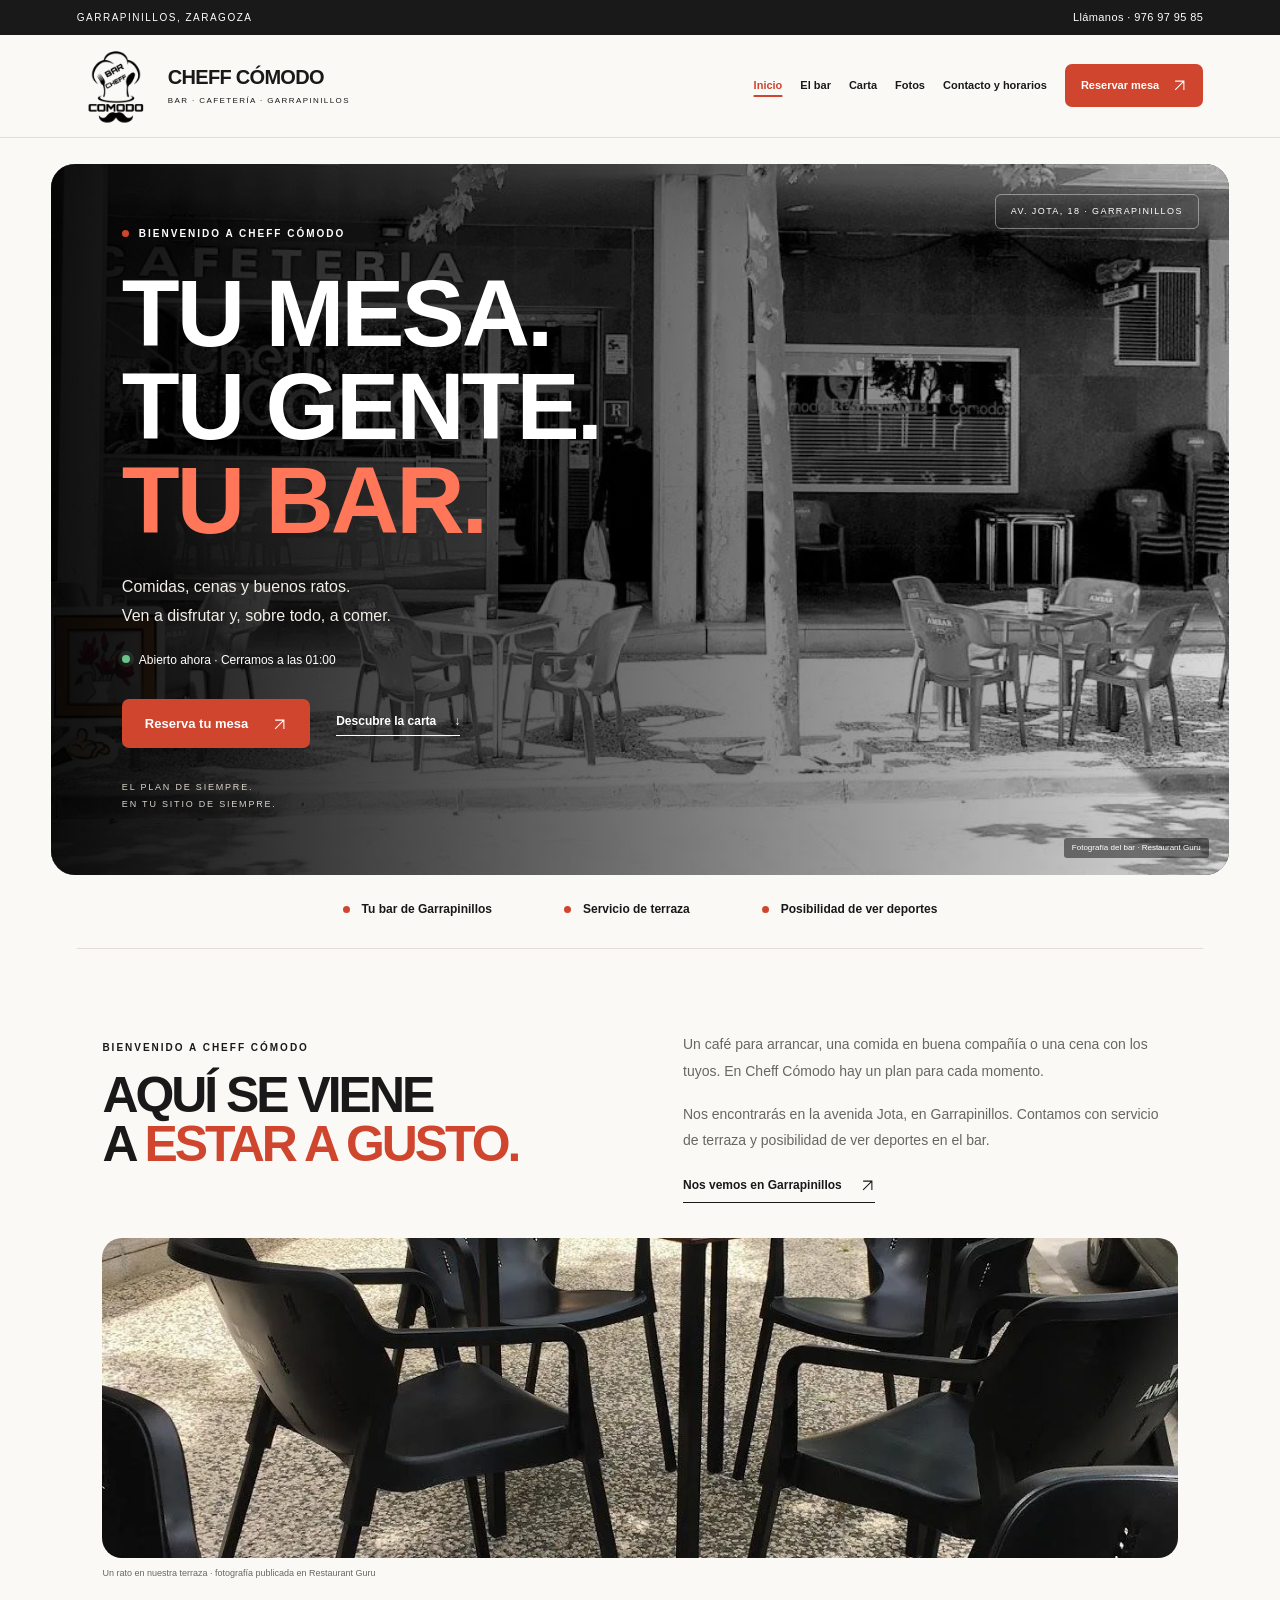
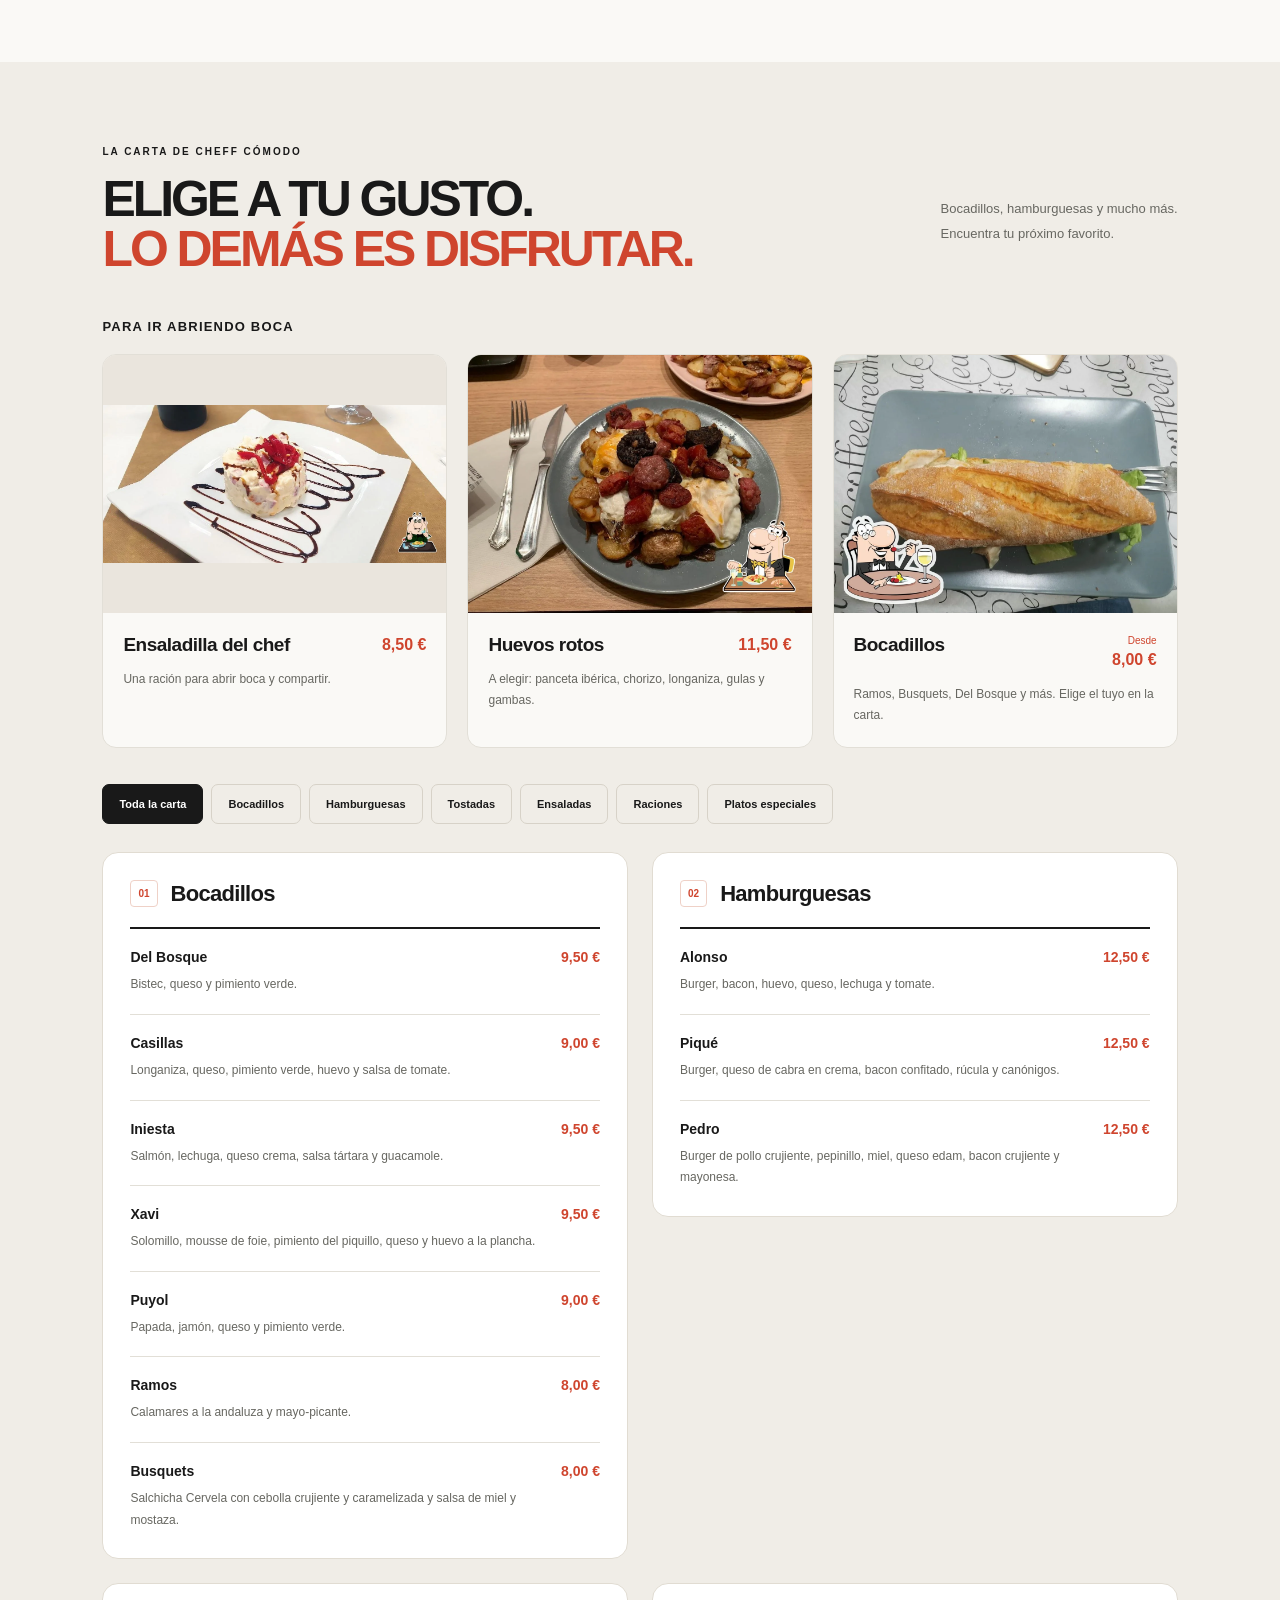
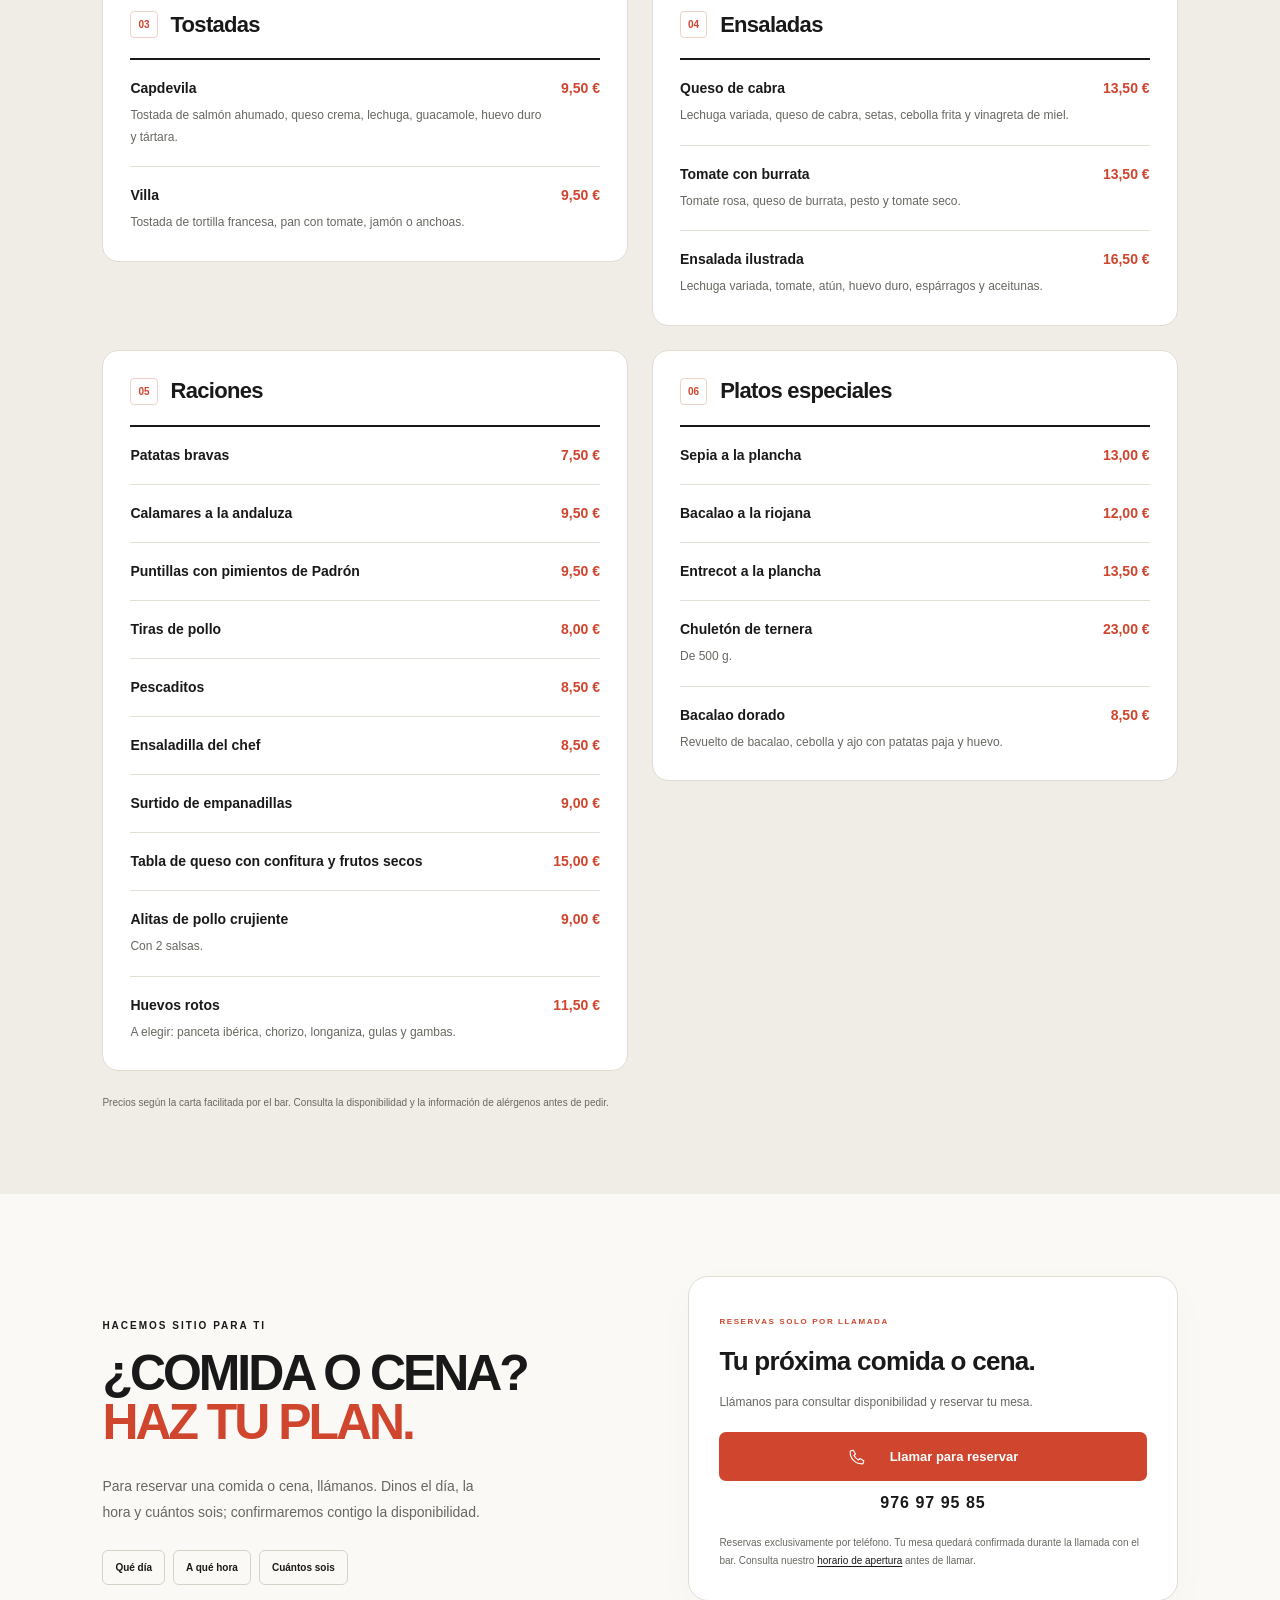
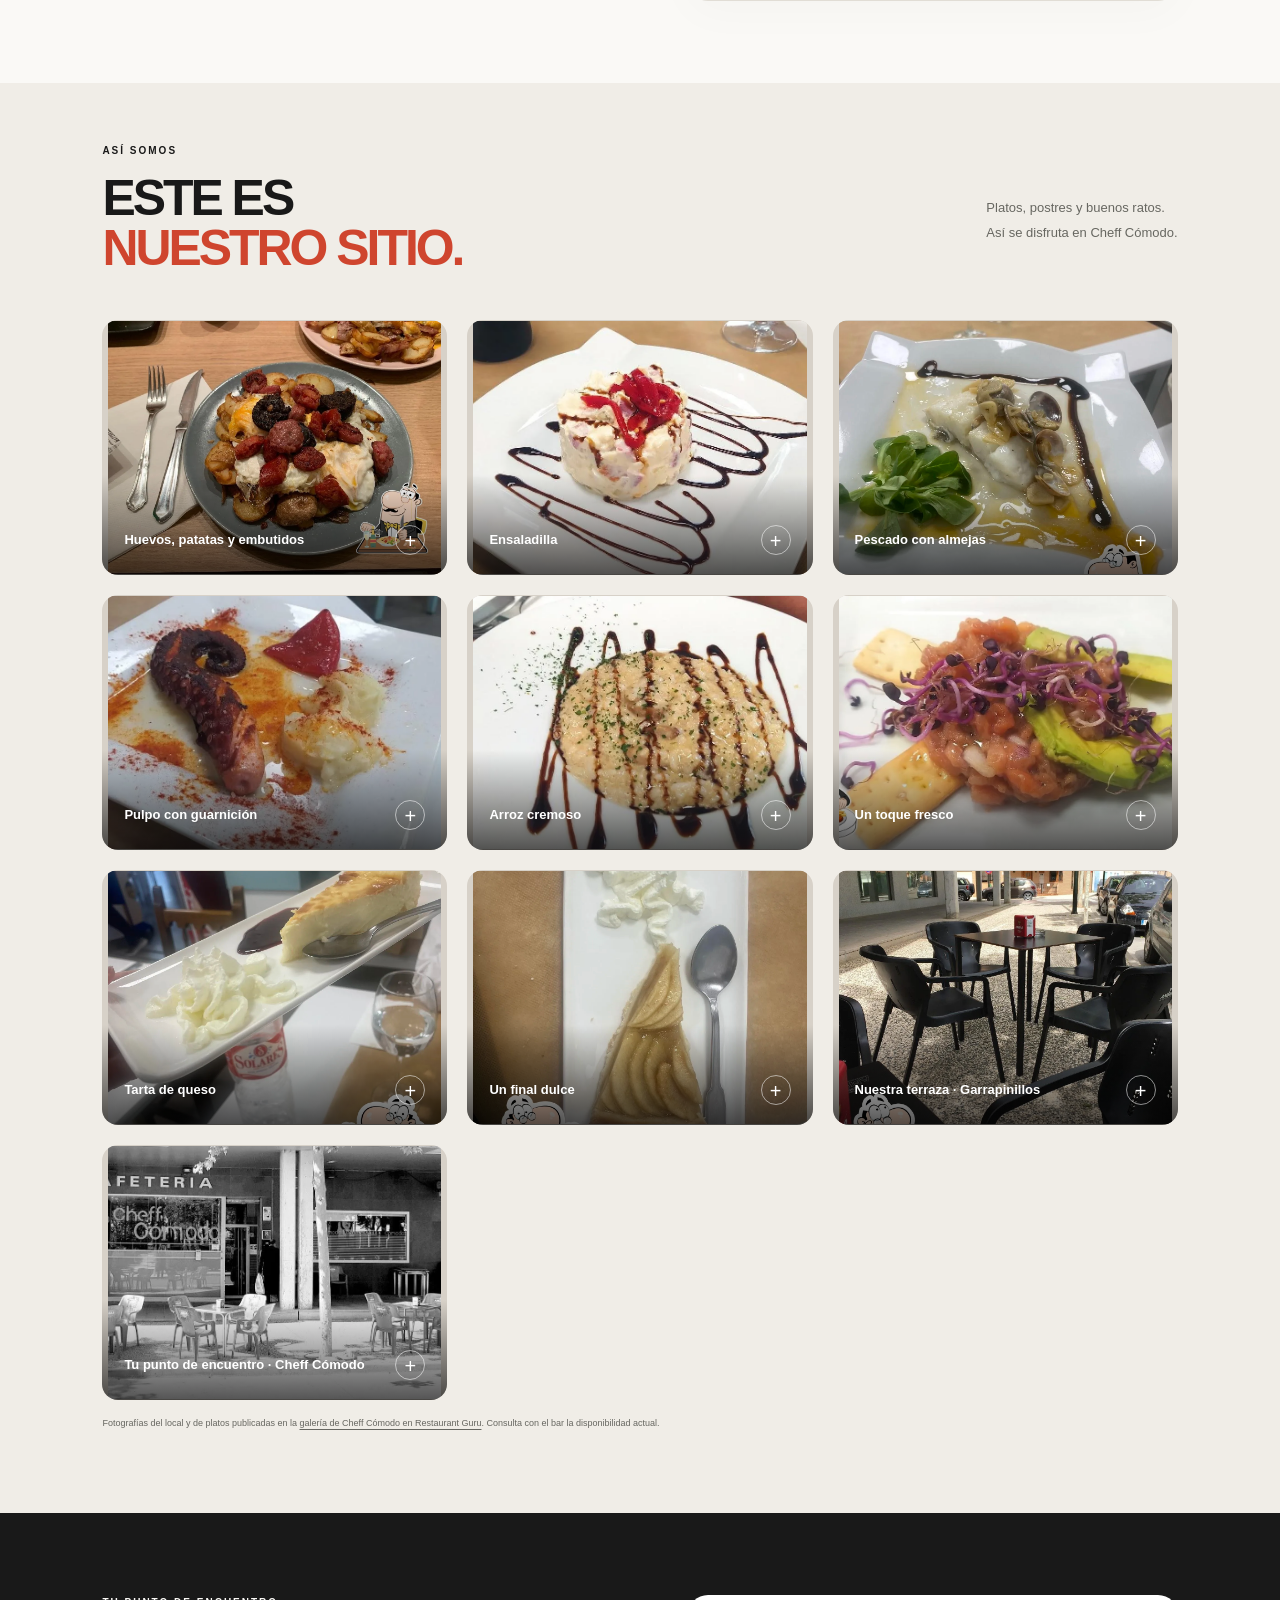
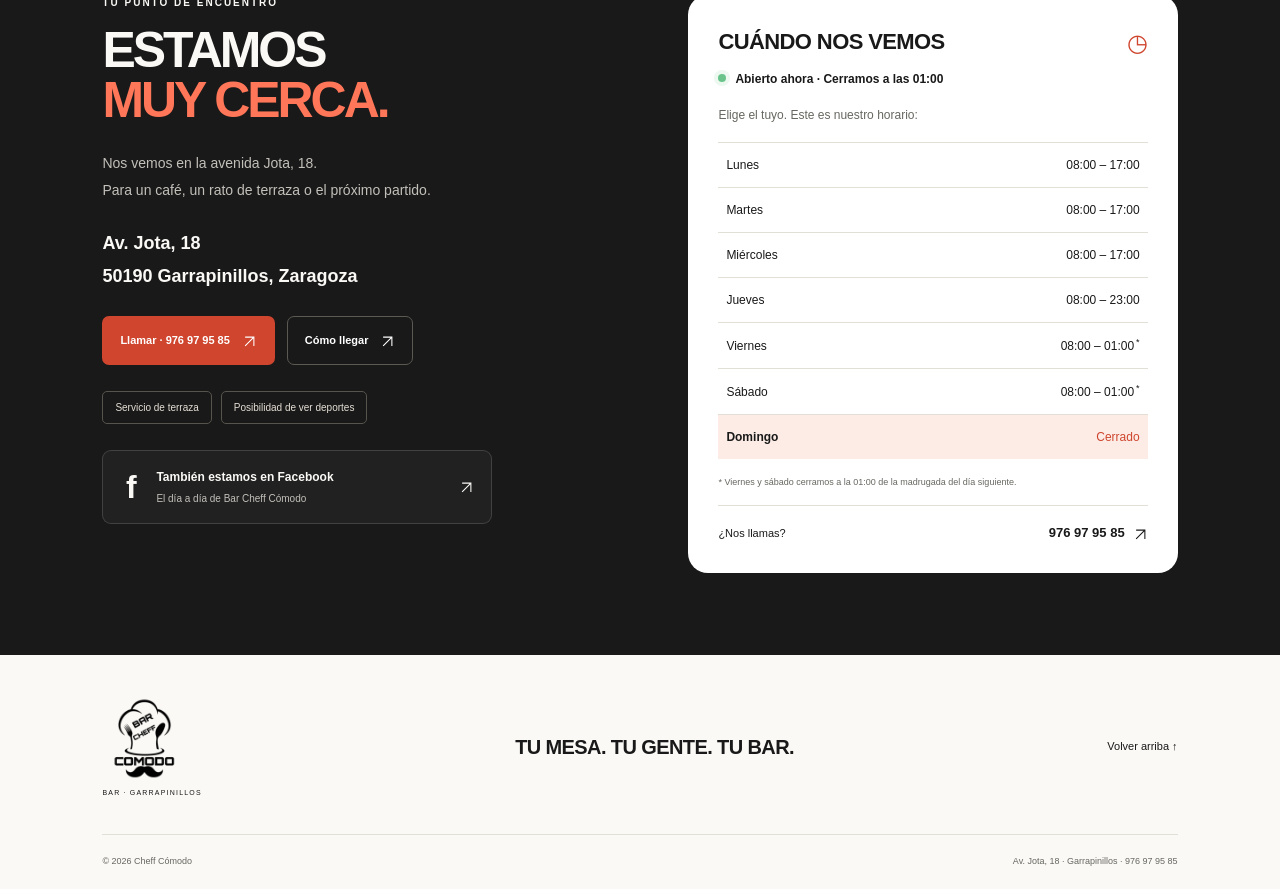
==== commit 01460bff: "Integra terraza y deportes como servicios y simplifica el menú" ====
--- a/index.html
+++ b/index.html
@@ -2,7 +2,7 @@
 <html lang="es">
 <head>
 <meta charset="utf-8"><meta name="viewport" content="width=device-width, initial-scale=1">
-<meta name="theme-color" content="#191919"><meta name="description" content="Bar cafetería Cheff Cómodo en Av. Jota, 18, Garrapinillos, Zaragoza. Terraza y deportes. Reserva tu mesa por teléfono en el 976 97 95 85 y consulta nuestros horarios.">
+<meta name="theme-color" content="#191919"><meta name="description" content="Bar cafetería Cheff Cómodo en Av. Jota, 18, Garrapinillos, Zaragoza. Servicio de terraza y posibilidad de ver deportes. Reserva tu mesa por teléfono en el 976 97 95 85 y consulta nuestros horarios.">
 <link rel="canonical" href="https://manuelamar.github.io/manuwebs/">
 <meta property="og:type" content="website"><meta property="og:locale" content="es_ES"><meta property="og:site_name" content="Cheff Cómodo">
 <meta property="og:title" content="Cheff Cómodo · Tu bar en Garrapinillos">
@@ -17,12 +17,12 @@
 <body>
 <div class="announcement">GARRAPINILLOS, ZARAGOZA <a href="tel:+34976979585">Llámanos · 976 97 95 85</a></div>
 <header class="header"><a class="brand" href="#inicio" aria-label="Cheff Cómodo, inicio"><img class="business-logo" src="assets/logo.webp" alt="Bar Cheff Cómodo, logotipo del gorro de cocinero con bigote" width="192" height="192"><span>CHEFF CÓMODO<small>BAR · CAFETERÍA · GARRAPINILLOS</small></span></a><button class="menu-toggle" aria-label="Abrir menú" aria-expanded="false" aria-controls="navigation"><svg class="menu-icon" viewBox="0 0 24 24" aria-hidden="true"><path d="M4 6h16M4 12h16M4 18h16"/></svg><span>Menú</span></button><nav id="navigation" class="site-navigation" aria-label="Secciones de la web">
-<a href="#inicio">Inicio</a><a href="#nosotros">El bar</a><a href="#carta">Carta</a><a href="#galeria">Fotos</a><a href="#momentos">Terraza y deportes</a><a href="#contacto">Contacto y horarios</a><a class="nav-contact" href="#reservas">Reservar mesa <svg class="arrow-icon" viewBox="0 0 24 24" aria-hidden="true"><path d="M5 19 19 5M5 5h14v14"/></svg></a>
+<a href="#inicio">Inicio</a><a href="#nosotros">El bar</a><a href="#carta">Carta</a><a href="#galeria">Fotos</a><a href="#contacto">Contacto y horarios</a><a class="nav-contact" href="#reservas">Reservar mesa <svg class="arrow-icon" viewBox="0 0 24 24" aria-hidden="true"><path d="M5 19 19 5M5 5h14v14"/></svg></a>
 </nav></header>
 <main>
 <section class="hero" id="inicio"><div class="hero-copy"><p class="eyebrow"><span></span> BIENVENIDO A CHEFF CÓMODO</p><h1>TU MESA.<br>TU GENTE.<br><em>TU BAR.</em></h1><p class="intro">Comidas, cenas y buenos ratos.<br>Ven a disfrutar y, sobre todo, a comer.</p><p class="opening-status hero-status" data-opening-status role="status" aria-live="polite">Consulta nuestro horario de apertura</p><div class="hero-actions"><a class="button primary" href="#reservas">Reserva tu mesa <span><svg class="arrow-icon" viewBox="0 0 24 24" aria-hidden="true"><path d="M5 19 19 5M5 5h14v14"/></svg></span></a><a class="text-link" href="#carta">Descubre la carta <span>↓</span></a></div><div class="hero-bottom"><span class="little-sun"><svg class="sun-icon" viewBox="0 0 100 100" aria-hidden="true"><path d="M50 10v80M10 50h80M22 22l56 56M22 78l56-56"/></svg></span><p>EL PLAN DE SIEMPRE.<br><strong>EN TU SITIO DE SIEMPRE.</strong></p></div></div><div class="hero-image"><img class="hero-backdrop" src="assets/fachada.webp" width="1200" height="572" fetchpriority="high" decoding="async" alt="Fachada real de Cheff Cómodo y su terraza en Garrapinillos"><span class="image-label">AV. JOTA, 18 · GARRAPINILLOS</span><div class="round-seal">BUENA MESA<br><b><svg class="sun-icon" viewBox="0 0 100 100" aria-hidden="true"><path d="M50 10v80M10 50h80M22 22l56 56M22 78l56-56"/></svg></b><br>MEJOR COMPAÑÍA</div><span class="photo-caption">Fotografía del bar · Restaurant Guru</span></div></section>
-<div class="ribbon"><span>Tu bar de Garrapinillos</span><b><svg class="sun-icon" viewBox="0 0 100 100" aria-hidden="true"><path d="M50 10v80M10 50h80M22 22l56 56M22 78l56-56"/></svg></b><span>Terraza para disfrutar</span><b><svg class="sun-icon" viewBox="0 0 100 100" aria-hidden="true"><path d="M50 10v80M10 50h80M22 22l56 56M22 78l56-56"/></svg></b><span>Deportes en buena compañía</span><b><svg class="sun-icon" viewBox="0 0 100 100" aria-hidden="true"><path d="M50 10v80M10 50h80M22 22l56 56M22 78l56-56"/></svg></b></div>
-<section id="nosotros" class="about section"><div><p class="eyebrow">BIENVENIDO A CHEFF CÓMODO</p><h2>AQUÍ SE VIENE<br>A <em>ESTAR A GUSTO.</em></h2></div><div class="about-copy"><p>Un café para arrancar, una comida en buena compañía o una cena con los tuyos. En Cheff Cómodo hay un plan para cada momento.</p><p>Nos encontrarás en la avenida Jota, en Garrapinillos. Con terraza para disfrutar al aire libre y un buen ambiente para seguir el deporte en compañía.</p><a class="text-link" href="#contacto">Nos vemos en Garrapinillos <span><svg class="arrow-icon" viewBox="0 0 24 24" aria-hidden="true"><path d="M5 19 19 5M5 5h14v14"/></svg></span></a></div><figure class="place-photo"><img src="assets/terraza.webp" width="1200" height="1600" loading="lazy" decoding="async" alt="Mesas de la terraza de Cheff Cómodo en la avenida Jota"><figcaption>Un rato en nuestra terraza · fotografía publicada en Restaurant Guru</figcaption></figure></section>
+<div class="ribbon"><span>Tu bar de Garrapinillos</span><b><svg class="sun-icon" viewBox="0 0 100 100" aria-hidden="true"><path d="M50 10v80M10 50h80M22 22l56 56M22 78l56-56"/></svg></b><span>Servicio de terraza</span><b><svg class="sun-icon" viewBox="0 0 100 100" aria-hidden="true"><path d="M50 10v80M10 50h80M22 22l56 56M22 78l56-56"/></svg></b><span>Posibilidad de ver deportes</span><b><svg class="sun-icon" viewBox="0 0 100 100" aria-hidden="true"><path d="M50 10v80M10 50h80M22 22l56 56M22 78l56-56"/></svg></b></div>
+<section id="nosotros" class="about section"><div><p class="eyebrow">BIENVENIDO A CHEFF CÓMODO</p><h2>AQUÍ SE VIENE<br>A <em>ESTAR A GUSTO.</em></h2></div><div class="about-copy"><p>Un café para arrancar, una comida en buena compañía o una cena con los tuyos. En Cheff Cómodo hay un plan para cada momento.</p><p>Nos encontrarás en la avenida Jota, en Garrapinillos. Contamos con servicio de terraza y posibilidad de ver deportes en el bar.</p><a class="text-link" href="#contacto">Nos vemos en Garrapinillos <span><svg class="arrow-icon" viewBox="0 0 24 24" aria-hidden="true"><path d="M5 19 19 5M5 5h14v14"/></svg></span></a></div><figure class="place-photo"><img src="assets/terraza.webp" width="1200" height="1600" loading="lazy" decoding="async" alt="Mesas de la terraza de Cheff Cómodo en la avenida Jota"><figcaption>Un rato en nuestra terraza · fotografía publicada en Restaurant Guru</figcaption></figure></section>
 <section id="carta" class="menu-section section" aria-labelledby="menu-title">
 <div class="section-heading"><div><p class="eyebrow">LA CARTA DE CHEFF CÓMODO</p><h2 id="menu-title">ELIGE A TU GUSTO.<br><em>LO DEMÁS ES DISFRUTAR.</em></h2></div><p>Bocadillos, hamburguesas y mucho más.<br>Encuentra tu próximo favorito.</p></div>
 
@@ -102,12 +102,11 @@
 <button class="gallery-item gallery-real" data-origin="restaurantguru" data-caption="Nuestra terraza · Garrapinillos" aria-label="Ampliar fotografía: Nuestra terraza · Garrapinillos"><img src="assets/terraza.webp" width="1200" height="1600" loading="lazy" decoding="async" alt="Nuestra terraza · Garrapinillos"><span class="gallery-label">Nuestra terraza · Garrapinillos <b>+</b></span></button>
 <button class="gallery-item gallery-real" data-origin="restaurantguru" data-caption="Tu punto de encuentro · Cheff Cómodo" aria-label="Ampliar fotografía: Tu punto de encuentro · Cheff Cómodo"><img src="assets/fachada.webp" width="1200" height="572" loading="lazy" decoding="async" alt="Tu punto de encuentro · Cheff Cómodo"><span class="gallery-label">Tu punto de encuentro · Cheff Cómodo <b>+</b></span></button>
 </div><p class="gallery-note">Fotografías del local y de platos publicadas en la <a href="https://es.restaurantguru.com/Comodo-Garrapinillos" target="_blank" rel="noopener noreferrer">galería de Cheff Cómodo en Restaurant Guru</a>. Consulta con el bar la disponibilidad actual.</p></section>
-<section id="momentos" class="moments section"><p class="eyebrow">SIN COMPLICACIONES</p><h2>EL PLAN ES FÁCIL.<br><em>VEN CON LOS TUYOS.</em></h2><p>Un rato en la terraza. El partido con los amigos.<br>O ese café que se convierte en una buena conversación.</p><a class="button light" href="#contacto">Encuentra tu momento <span><svg class="arrow-icon" viewBox="0 0 24 24" aria-hidden="true"><path d="M5 19 19 5M5 5h14v14"/></svg></span></a><div class="moments-flower" aria-hidden="true"><svg class="sun-icon" viewBox="0 0 100 100" aria-hidden="true"><path d="M50 10v80M10 50h80M22 22l56 56M22 78l56-56"/></svg></div><span class="vertical-word" aria-hidden="true">CHEFF CÓMODO</span></section>
 <section id="contacto" class="contact section">
 <div class="contact-intro"><p class="eyebrow">TU PUNTO DE ENCUENTRO</p><h2>ESTAMOS<br><em>MUY CERCA.</em></h2><p>Nos vemos en la avenida Jota, 18.<br>Para un café, un rato de terraza o el próximo partido.</p>
 <address>Av. Jota, 18<br>50190 Garrapinillos, Zaragoza</address>
 <div class="contact-actions"><a class="button primary" href="tel:+34976979585">Llamar · 976 97 95 85 <span><svg class="arrow-icon" viewBox="0 0 24 24" aria-hidden="true"><path d="M5 19 19 5M5 5h14v14"/></svg></span></a><a class="button outline" target="_blank" rel="noopener noreferrer" href="https://www.google.com/maps/dir/?api=1&destination=Avenida%20Jota%2018%2C%2050190%20Garrapinillos%2C%20Zaragoza">Cómo llegar <span><svg class="arrow-icon" viewBox="0 0 24 24" aria-hidden="true"><path d="M5 19 19 5M5 5h14v14"/></svg></span></a></div>
-<div class="service-tags"><span>Terraza</span><span>Ideal para ver deportes</span></div><a class="facebook-link" href="https://www.facebook.com/p/Bar-Cheff-C%C3%B3modo-100087839375241/" target="_blank" rel="noopener noreferrer"><span class="facebook-mark" aria-hidden="true">f</span><span><strong>También estamos en Facebook</strong><small>El día a día de Bar Cheff Cómodo</small></span><svg class="arrow-icon" viewBox="0 0 24 24" aria-hidden="true"><path d="M5 19 19 5M5 5h14v14"/></svg></a></div>
+<div class="service-tags" aria-label="Servicios del bar"><span>Servicio de terraza</span><span>Posibilidad de ver deportes</span></div><a class="facebook-link" href="https://www.facebook.com/p/Bar-Cheff-C%C3%B3modo-100087839375241/" target="_blank" rel="noopener noreferrer"><span class="facebook-mark" aria-hidden="true">f</span><span><strong>También estamos en Facebook</strong><small>El día a día de Bar Cheff Cómodo</small></span><svg class="arrow-icon" viewBox="0 0 24 24" aria-hidden="true"><path d="M5 19 19 5M5 5h14v14"/></svg></a></div>
 <div class="contact-card"><span class="contact-icon" aria-hidden="true">◷</span><h3>CUÁNDO NOS VEMOS</h3><p class="opening-status schedule-status" data-opening-status role="status" aria-live="polite">Consulta nuestro horario de apertura</p><p class="schedule-intro">Elige el tuyo. Este es nuestro horario:</p>
 <table class="opening-hours"><caption class="visually-hidden">Horario de apertura de Cheff Cómodo</caption><tbody>
 <tr data-day="1"><th scope="row">Lunes</th><td><time>08:00</time> – <time>17:00</time></td></tr>
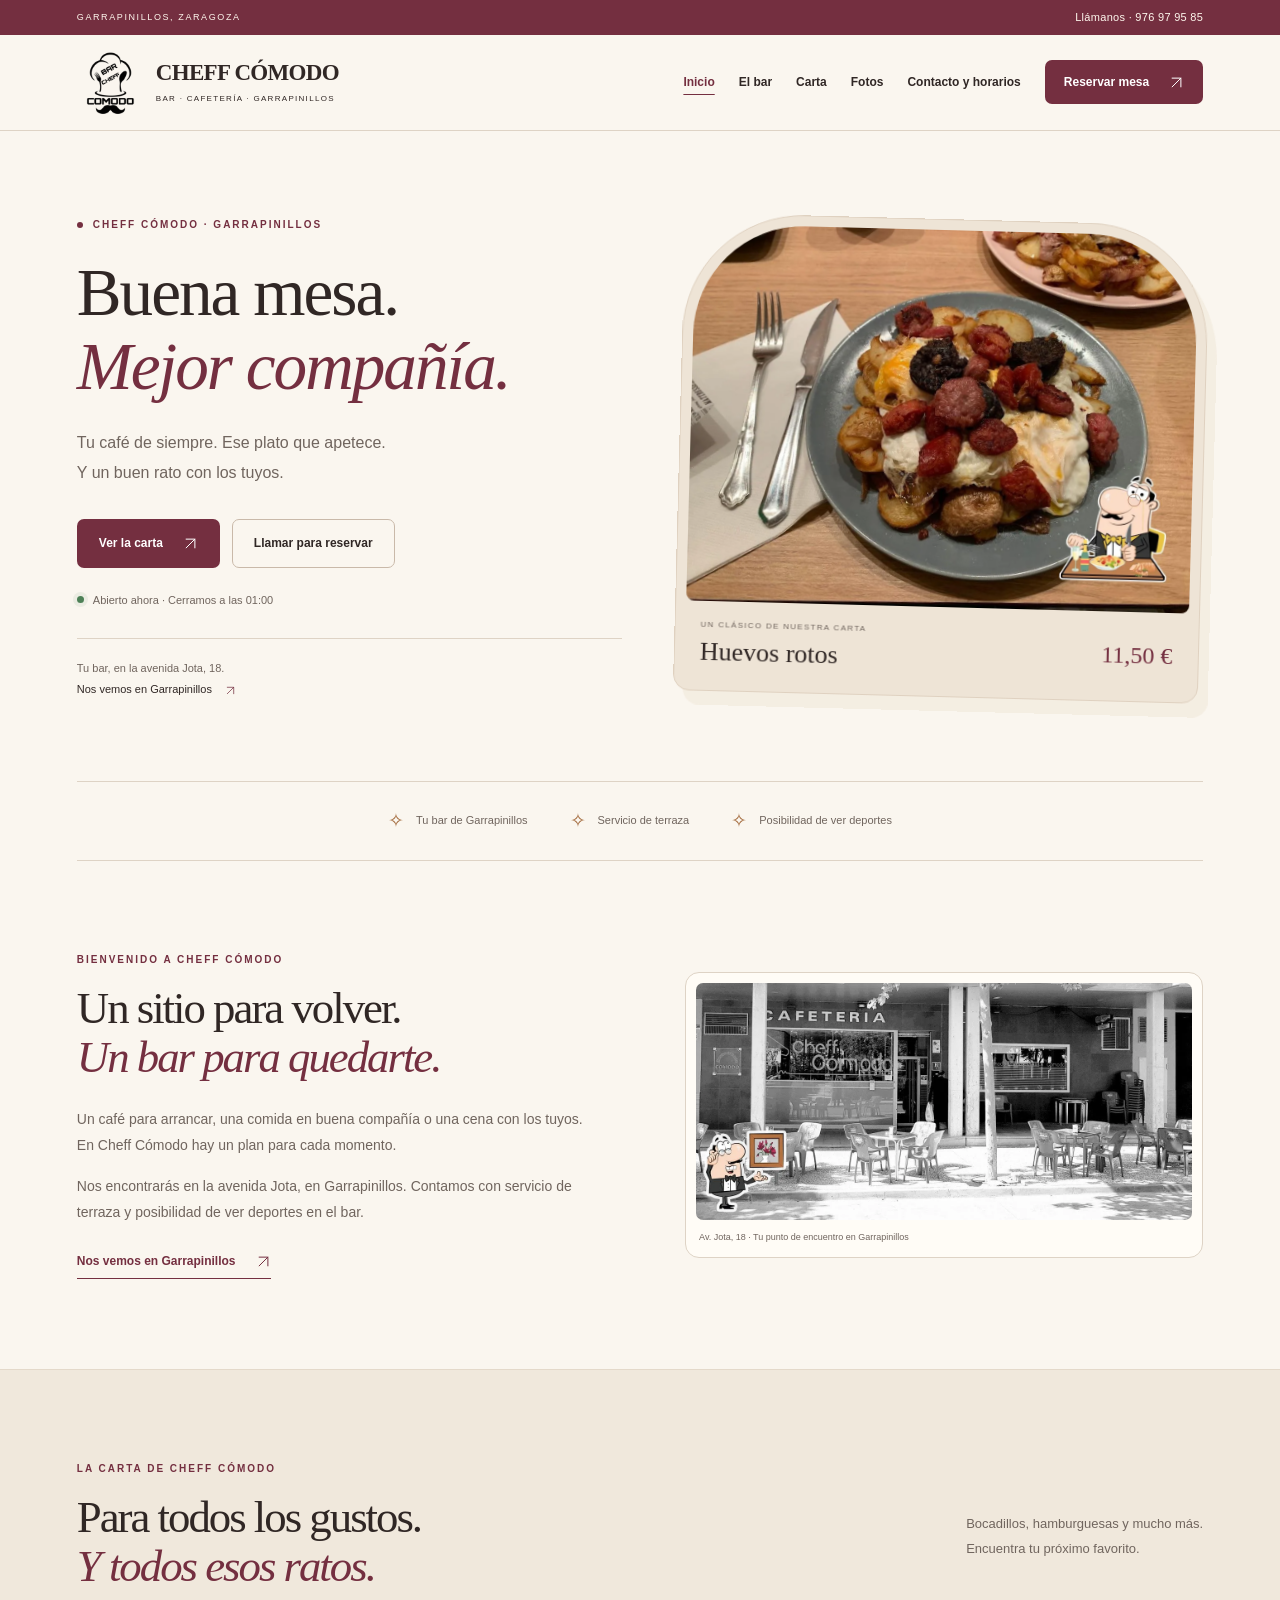
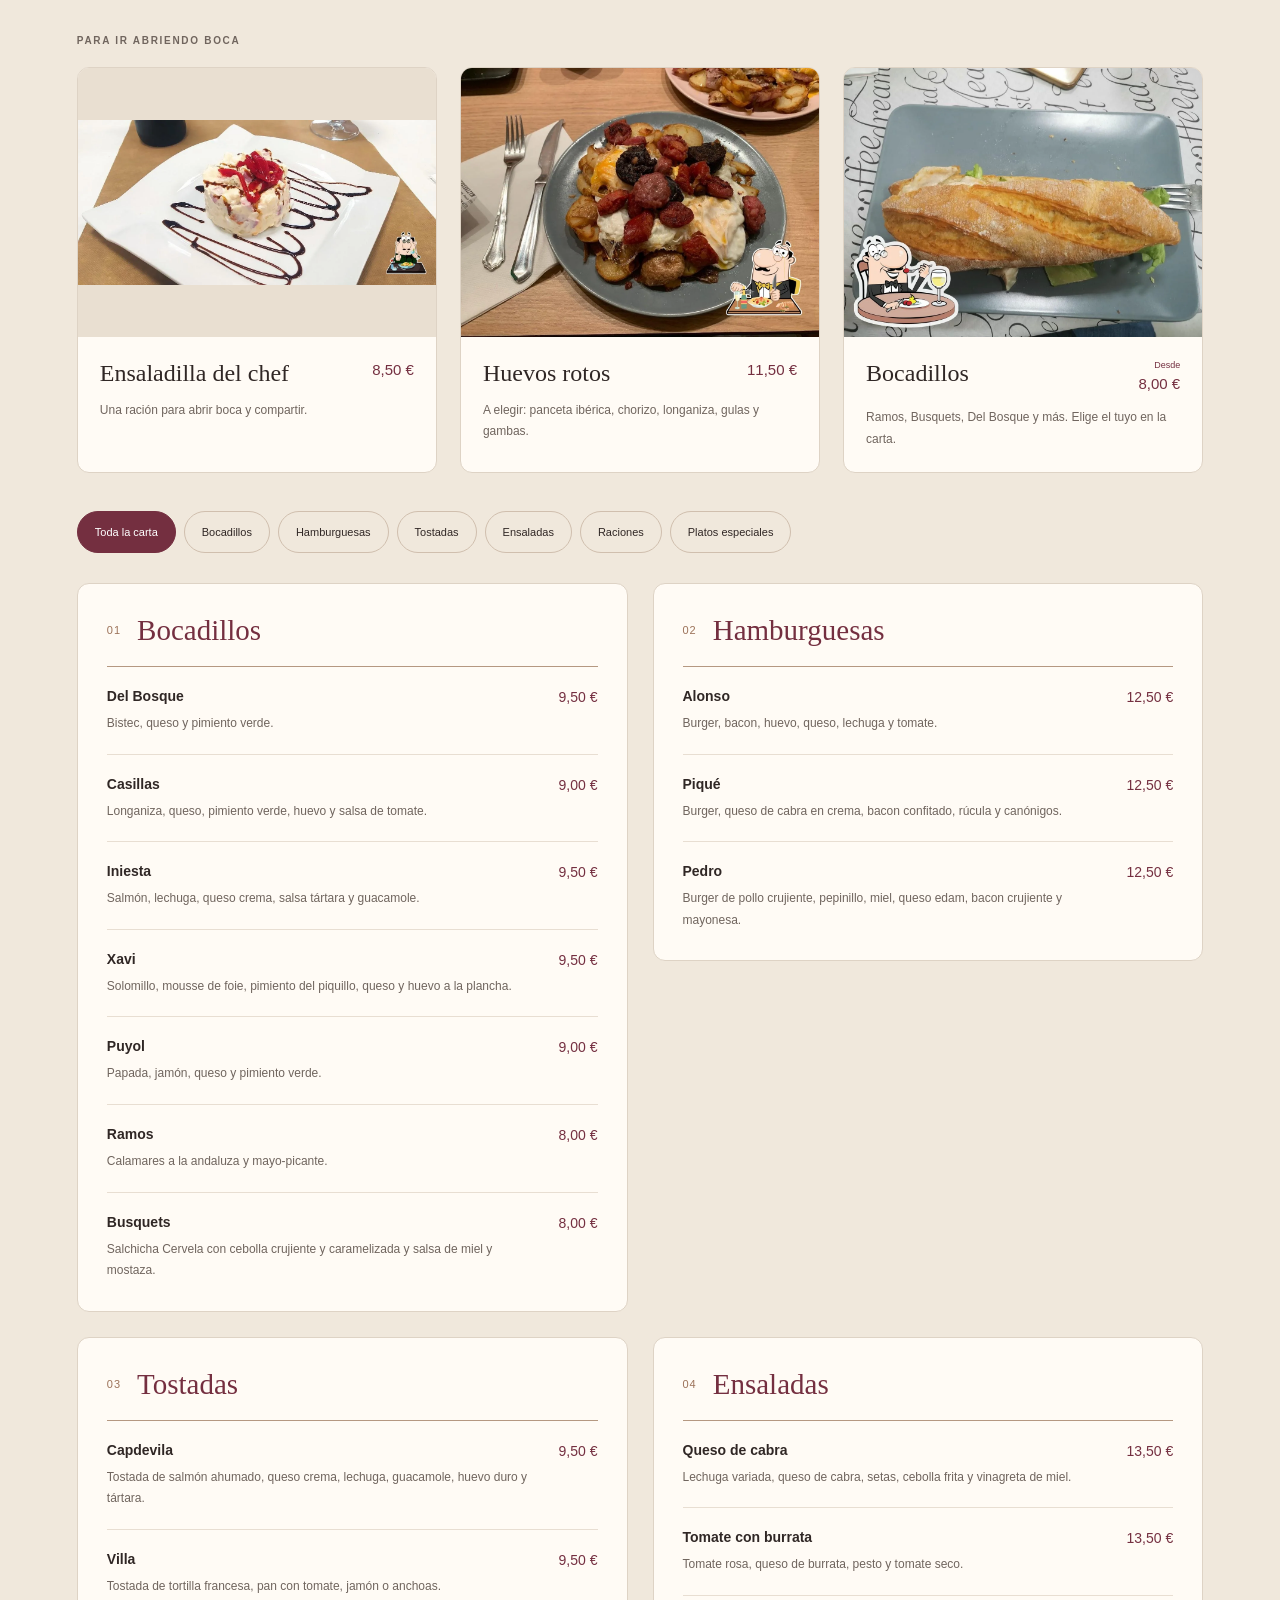
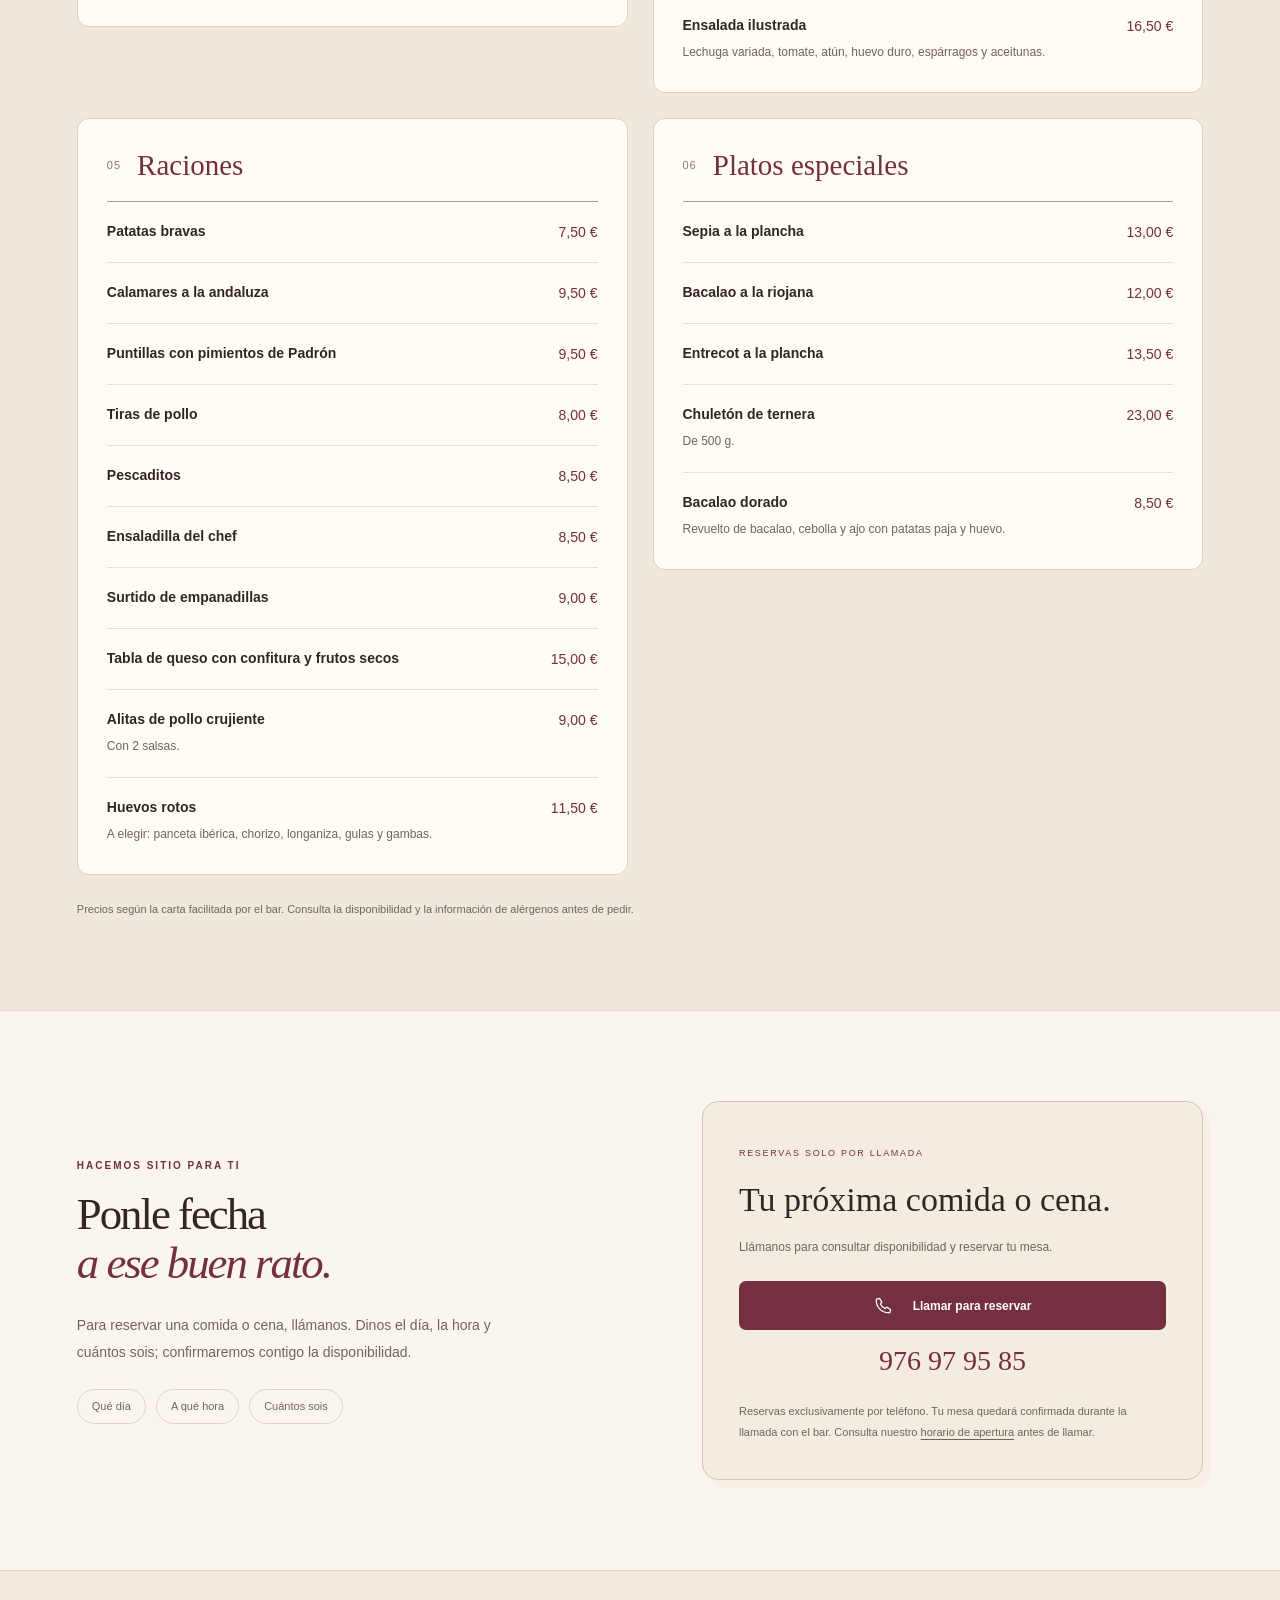
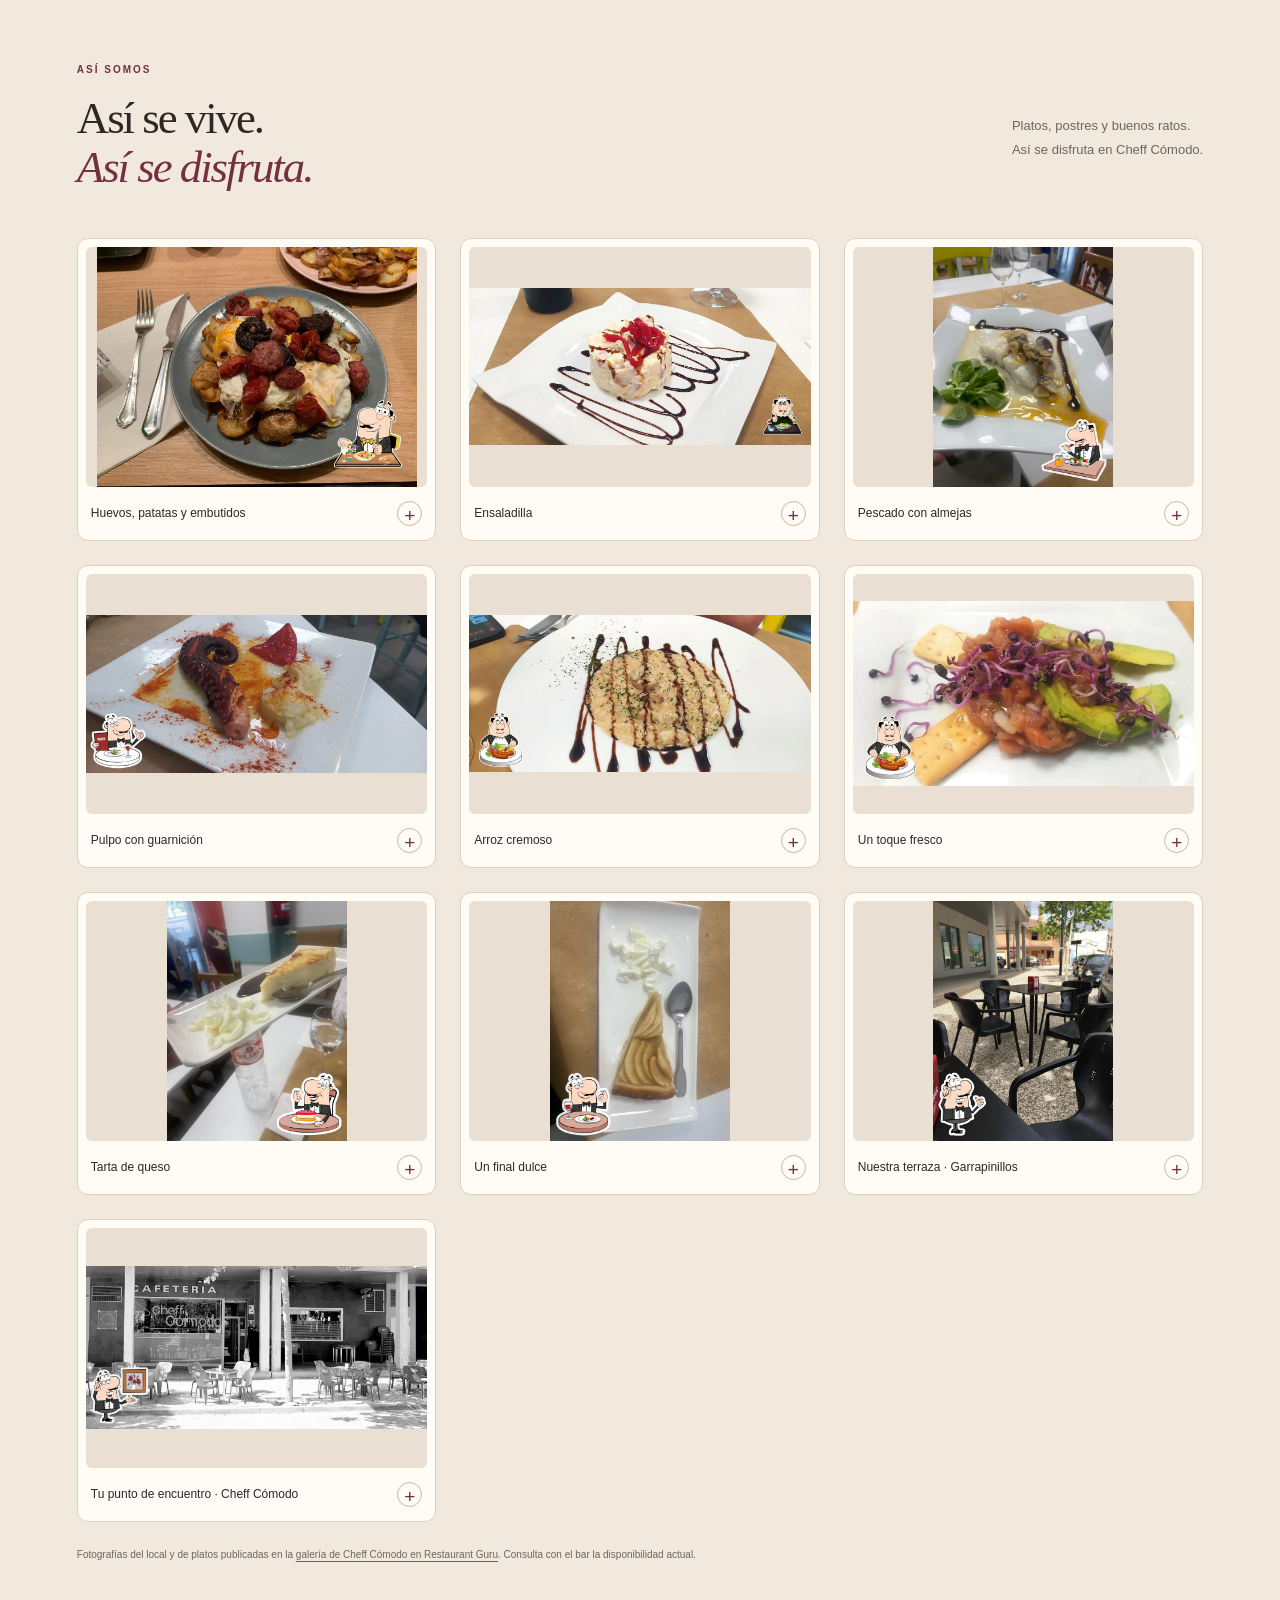
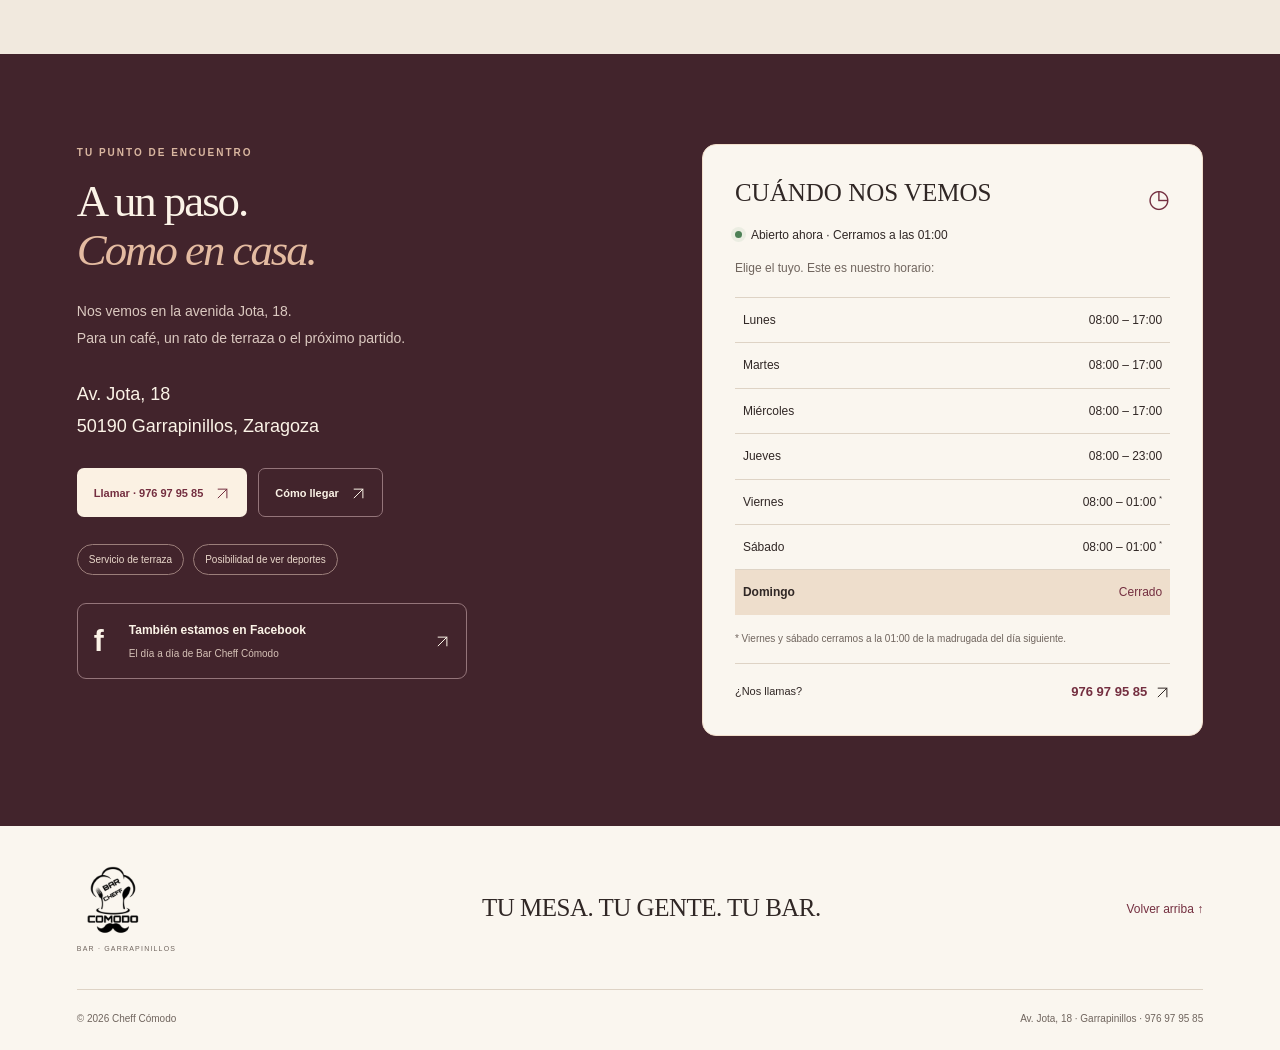
==== commit 0cc1f39d: "Rediseña la web con tonos crema y burdeos y portada gastronómica" ====
--- a/index.html
+++ b/index.html
@@ -2,16 +2,16 @@
 <html lang="es">
 <head>
 <meta charset="utf-8"><meta name="viewport" content="width=device-width, initial-scale=1">
-<meta name="theme-color" content="#191919"><meta name="description" content="Bar cafetería Cheff Cómodo en Av. Jota, 18, Garrapinillos, Zaragoza. Servicio de terraza y posibilidad de ver deportes. Reserva tu mesa por teléfono en el 976 97 95 85 y consulta nuestros horarios.">
+<meta name="theme-color" content="#742f40"><meta name="description" content="Bar cafetería Cheff Cómodo en Av. Jota, 18, Garrapinillos, Zaragoza. Servicio de terraza y posibilidad de ver deportes. Reserva tu mesa por teléfono en el 976 97 95 85 y consulta nuestros horarios.">
 <link rel="canonical" href="https://manuelamar.github.io/manuwebs/">
 <meta property="og:type" content="website"><meta property="og:locale" content="es_ES"><meta property="og:site_name" content="Cheff Cómodo">
 <meta property="og:title" content="Cheff Cómodo · Tu bar en Garrapinillos">
 <meta property="og:description" content="Descubre nuestra carta, disfruta de la terraza y reserva tu mesa llamando al 976 97 95 85. Av. Jota, 18, Garrapinillos.">
 <meta property="og:url" content="https://manuelamar.github.io/manuwebs/">
-<meta property="og:image" content="https://manuelamar.github.io/manuwebs/assets/social-card.jpg"><meta property="og:image:type" content="image/jpeg"><meta property="og:image:width" content="1200"><meta property="og:image:height" content="630"><meta property="og:image:alt" content="Cheff Cómodo: carta, terraza y reservas por teléfono en Garrapinillos">
-<meta name="twitter:card" content="summary_large_image"><meta name="twitter:title" content="Cheff Cómodo · Tu bar en Garrapinillos"><meta name="twitter:description" content="Carta, terraza y buenos ratos. Reserva por teléfono: 976 97 95 85."><meta name="twitter:image" content="https://manuelamar.github.io/manuwebs/assets/social-card.jpg">
+<meta property="og:image" content="https://manuelamar.github.io/manuwebs/assets/social-card.jpg?v=calido-20261023"><meta property="og:image:type" content="image/jpeg"><meta property="og:image:width" content="1200"><meta property="og:image:height" content="630"><meta property="og:image:alt" content="Cheff Cómodo: carta, terraza y reservas por teléfono en Garrapinillos">
+<meta name="twitter:card" content="summary_large_image"><meta name="twitter:title" content="Cheff Cómodo · Tu bar en Garrapinillos"><meta name="twitter:description" content="Carta, terraza y buenos ratos. Reserva por teléfono: 976 97 95 85."><meta name="twitter:image" content="https://manuelamar.github.io/manuwebs/assets/social-card.jpg?v=calido-20261023">
 <title>Cheff Cómodo · Bar en Garrapinillos</title>
-<link rel="stylesheet" href="styles.css?v=mejoras-20261023"><script src="app.js?v=mejoras-20261023" defer></script>
+<link rel="stylesheet" href="styles.css?v=calido-20261023"><script src="app.js?v=mejoras-20261023" defer></script>
 <script type="application/ld+json">{"@context": "https://schema.org", "@type": "BarOrPub", "name": "Cheff Cómodo", "telephone": "+34976979585", "address": {"@type": "PostalAddress", "streetAddress": "Av. Jota, 18", "postalCode": "50190", "addressLocality": "Garrapinillos", "addressRegion": "Zaragoza", "addressCountry": "ES"}, "openingHoursSpecification": [{"@type": "OpeningHoursSpecification", "dayOfWeek": ["Monday", "Tuesday", "Wednesday"], "opens": "08:00", "closes": "17:00"}, {"@type": "OpeningHoursSpecification", "dayOfWeek": "Thursday", "opens": "08:00", "closes": "23:00"}, {"@type": "OpeningHoursSpecification", "dayOfWeek": ["Friday", "Saturday"], "opens": "08:00", "closes": "01:00"}], "sameAs": ["https://www.facebook.com/p/Bar-Cheff-C%C3%B3modo-100087839375241/"]}</script>
 </head>
 <body>
@@ -20,11 +20,19 @@
 <a href="#inicio">Inicio</a><a href="#nosotros">El bar</a><a href="#carta">Carta</a><a href="#galeria">Fotos</a><a href="#contacto">Contacto y horarios</a><a class="nav-contact" href="#reservas">Reservar mesa <svg class="arrow-icon" viewBox="0 0 24 24" aria-hidden="true"><path d="M5 19 19 5M5 5h14v14"/></svg></a>
 </nav></header>
 <main>
-<section class="hero" id="inicio"><div class="hero-copy"><p class="eyebrow"><span></span> BIENVENIDO A CHEFF CÓMODO</p><h1>TU MESA.<br>TU GENTE.<br><em>TU BAR.</em></h1><p class="intro">Comidas, cenas y buenos ratos.<br>Ven a disfrutar y, sobre todo, a comer.</p><p class="opening-status hero-status" data-opening-status role="status" aria-live="polite">Consulta nuestro horario de apertura</p><div class="hero-actions"><a class="button primary" href="#reservas">Reserva tu mesa <span><svg class="arrow-icon" viewBox="0 0 24 24" aria-hidden="true"><path d="M5 19 19 5M5 5h14v14"/></svg></span></a><a class="text-link" href="#carta">Descubre la carta <span>↓</span></a></div><div class="hero-bottom"><span class="little-sun"><svg class="sun-icon" viewBox="0 0 100 100" aria-hidden="true"><path d="M50 10v80M10 50h80M22 22l56 56M22 78l56-56"/></svg></span><p>EL PLAN DE SIEMPRE.<br><strong>EN TU SITIO DE SIEMPRE.</strong></p></div></div><div class="hero-image"><img class="hero-backdrop" src="assets/fachada.webp" width="1200" height="572" fetchpriority="high" decoding="async" alt="Fachada real de Cheff Cómodo y su terraza en Garrapinillos"><span class="image-label">AV. JOTA, 18 · GARRAPINILLOS</span><div class="round-seal">BUENA MESA<br><b><svg class="sun-icon" viewBox="0 0 100 100" aria-hidden="true"><path d="M50 10v80M10 50h80M22 22l56 56M22 78l56-56"/></svg></b><br>MEJOR COMPAÑÍA</div><span class="photo-caption">Fotografía del bar · Restaurant Guru</span></div></section>
+<section class="hero" id="inicio" aria-labelledby="hero-title">
+<div class="hero-copy"><p class="eyebrow"><span></span> CHEFF CÓMODO · GARRAPINILLOS</p>
+<h1 id="hero-title">Buena mesa.<br><em>Mejor compañía.</em></h1>
+<p class="intro">Tu café de siempre. Ese plato que apetece.<br>Y un buen rato con los tuyos.</p>
+<div class="hero-actions"><a class="button primary" href="#carta">Ver la carta <svg class="arrow-icon" viewBox="0 0 24 24" aria-hidden="true"><path d="M5 19 19 5M5 5h14v14"/></svg></a><a class="button outline" href="tel:+34976979585">Llamar para reservar</a></div>
+<p class="opening-status hero-status" data-opening-status role="status" aria-live="polite">Consulta nuestro horario de apertura</p>
+<p class="hero-bottom">Tu bar, en la avenida Jota, 18.<br><a href="#contacto">Nos vemos en Garrapinillos <svg class="arrow-icon" viewBox="0 0 24 24" aria-hidden="true"><path d="M5 19 19 5M5 5h14v14"/></svg></a></p></div>
+<figure class="hero-image"><img class="hero-backdrop" src="assets/huevos.webp" width="1200" height="900" fetchpriority="high" decoding="async" alt="Huevos rotos con patatas y embutidos, fotografía de la galería de Cheff Cómodo"><figcaption class="hero-photo-note"><span><small>UN CLÁSICO DE NUESTRA CARTA</small><strong>Huevos rotos</strong></span><span class="hero-dish-price">11,50 €</span></figcaption></figure>
+</section>
 <div class="ribbon"><span>Tu bar de Garrapinillos</span><b><svg class="sun-icon" viewBox="0 0 100 100" aria-hidden="true"><path d="M50 10v80M10 50h80M22 22l56 56M22 78l56-56"/></svg></b><span>Servicio de terraza</span><b><svg class="sun-icon" viewBox="0 0 100 100" aria-hidden="true"><path d="M50 10v80M10 50h80M22 22l56 56M22 78l56-56"/></svg></b><span>Posibilidad de ver deportes</span><b><svg class="sun-icon" viewBox="0 0 100 100" aria-hidden="true"><path d="M50 10v80M10 50h80M22 22l56 56M22 78l56-56"/></svg></b></div>
-<section id="nosotros" class="about section"><div><p class="eyebrow">BIENVENIDO A CHEFF CÓMODO</p><h2>AQUÍ SE VIENE<br>A <em>ESTAR A GUSTO.</em></h2></div><div class="about-copy"><p>Un café para arrancar, una comida en buena compañía o una cena con los tuyos. En Cheff Cómodo hay un plan para cada momento.</p><p>Nos encontrarás en la avenida Jota, en Garrapinillos. Contamos con servicio de terraza y posibilidad de ver deportes en el bar.</p><a class="text-link" href="#contacto">Nos vemos en Garrapinillos <span><svg class="arrow-icon" viewBox="0 0 24 24" aria-hidden="true"><path d="M5 19 19 5M5 5h14v14"/></svg></span></a></div><figure class="place-photo"><img src="assets/terraza.webp" width="1200" height="1600" loading="lazy" decoding="async" alt="Mesas de la terraza de Cheff Cómodo en la avenida Jota"><figcaption>Un rato en nuestra terraza · fotografía publicada en Restaurant Guru</figcaption></figure></section>
+<section id="nosotros" class="about section"><div><p class="eyebrow">BIENVENIDO A CHEFF CÓMODO</p><h2>Un sitio para volver.<br><em>Un bar para quedarte.</em></h2></div><div class="about-copy"><p>Un café para arrancar, una comida en buena compañía o una cena con los tuyos. En Cheff Cómodo hay un plan para cada momento.</p><p>Nos encontrarás en la avenida Jota, en Garrapinillos. Contamos con servicio de terraza y posibilidad de ver deportes en el bar.</p><a class="text-link" href="#contacto">Nos vemos en Garrapinillos <span><svg class="arrow-icon" viewBox="0 0 24 24" aria-hidden="true"><path d="M5 19 19 5M5 5h14v14"/></svg></span></a></div><figure class="place-photo"><img src="assets/fachada.webp" width="1200" height="572" loading="lazy" decoding="async" alt="Fachada y terraza de Cheff Cómodo en Garrapinillos"><figcaption>Av. Jota, 18 · Tu punto de encuentro en Garrapinillos</figcaption></figure></section>
 <section id="carta" class="menu-section section" aria-labelledby="menu-title">
-<div class="section-heading"><div><p class="eyebrow">LA CARTA DE CHEFF CÓMODO</p><h2 id="menu-title">ELIGE A TU GUSTO.<br><em>LO DEMÁS ES DISFRUTAR.</em></h2></div><p>Bocadillos, hamburguesas y mucho más.<br>Encuentra tu próximo favorito.</p></div>
+<div class="section-heading"><div><p class="eyebrow">LA CARTA DE CHEFF CÓMODO</p><h2 id="menu-title">Para todos los gustos.<br><em>Y todos esos ratos.</em></h2></div><p>Bocadillos, hamburguesas y mucho más.<br>Encuentra tu próximo favorito.</p></div>
 
 <h3 class="featured-heading">PARA IR ABRIENDO BOCA</h3><div class="featured-grid" aria-label="Destacados de la carta">
 <article class="featured-card"><img src="assets/ensaladilla.webp" width="1200" height="553" loading="lazy" decoding="async" alt="Ensaladilla del chef, fotografía publicada en la galería del bar"><div class="featured-copy"><div class="featured-top"><h4>Ensaladilla del chef</h4><span class="featured-price" data-cents="850">8,50 €</span></div><p>Una ración para abrir boca y compartir.</p></div></article>
@@ -85,11 +93,11 @@
 </div><p class="menu-note">Precios según la carta facilitada por el bar. Consulta la disponibilidad y la información de alérgenos antes de pedir.</p>
 </section>
 <section id="reservas" class="reservation-section section" aria-labelledby="reservation-title">
-<div class="reservation-copy"><p class="eyebrow">HACEMOS SITIO PARA TI</p><h2 id="reservation-title">¿COMIDA O CENA?<br><em>HAZ TU PLAN.</em></h2><p>Para reservar una comida o cena, llámanos. Dinos el día, la hora y cuántos sois; confirmaremos contigo la disponibilidad.</p><div class="reservation-details" aria-label="Datos que necesitamos al llamar"><span>Qué día</span><span>A qué hora</span><span>Cuántos sois</span></div></div>
+<div class="reservation-copy"><p class="eyebrow">HACEMOS SITIO PARA TI</p><h2 id="reservation-title">Ponle fecha<br><em>a ese buen rato.</em></h2><p>Para reservar una comida o cena, llámanos. Dinos el día, la hora y cuántos sois; confirmaremos contigo la disponibilidad.</p><div class="reservation-details" aria-label="Datos que necesitamos al llamar"><span>Qué día</span><span>A qué hora</span><span>Cuántos sois</span></div></div>
 <div class="reservation-card"><span class="reservation-label">RESERVAS SOLO POR LLAMADA</span><h3>Tu próxima comida o cena.</h3><p>Llámanos para consultar disponibilidad y reservar tu mesa.</p><a class="button primary reservation-call" href="tel:+34976979585" aria-label="Llamar al 976 97 95 85 para reservar mesa"><svg class="phone-icon" viewBox="0 0 24 24" aria-hidden="true"><path d="m7 3 3 5-2 2a14 14 0 0 0 6 6l2-2 5 3-1 4C10 22 2 14 3 4z"/></svg><span>Llamar para reservar</span></a><p class="reservation-number">976 97 95 85</p>
 <p class="reservation-note">Reservas exclusivamente por teléfono. Tu mesa quedará confirmada durante la llamada con el bar. Consulta nuestro <a href="#contacto">horario de apertura</a> antes de llamar.</p></div>
 </section>
-<section id="galeria" class="gallery-section section"><div class="section-heading"><div><p class="eyebrow">ASÍ SOMOS</p><h2>ESTE ES<br><em>NUESTRO SITIO.</em></h2></div><p>Platos, postres y buenos ratos.<br>Así se disfruta en Cheff Cómodo.</p></div>
+<section id="galeria" class="gallery-section section"><div class="section-heading"><div><p class="eyebrow">ASÍ SOMOS</p><h2>Así se vive.<br><em>Así se disfruta.</em></h2></div><p>Platos, postres y buenos ratos.<br>Así se disfruta en Cheff Cómodo.</p></div>
 <div class="photo-grid">
 <button class="gallery-item gallery-real" data-origin="restaurantguru" data-caption="Huevos, patatas y embutidos" aria-label="Ampliar fotografía: Huevos, patatas y embutidos"><img src="assets/huevos.webp" width="1200" height="900" alt="Huevos, patatas y embutidos, fotografía publicada en la ficha de Cheff Cómodo" loading="lazy"><span class="gallery-label">Huevos, patatas y embutidos <b>+</b></span></button>
 <button class="gallery-item gallery-real" data-origin="restaurantguru" data-caption="Ensaladilla" aria-label="Ampliar fotografía: Ensaladilla"><img src="assets/ensaladilla.webp" width="1200" height="553" alt="Ensaladilla, fotografía publicada en la ficha de Cheff Cómodo" loading="lazy"><span class="gallery-label">Ensaladilla <b>+</b></span></button>
@@ -103,7 +111,7 @@
 <button class="gallery-item gallery-real" data-origin="restaurantguru" data-caption="Tu punto de encuentro · Cheff Cómodo" aria-label="Ampliar fotografía: Tu punto de encuentro · Cheff Cómodo"><img src="assets/fachada.webp" width="1200" height="572" loading="lazy" decoding="async" alt="Tu punto de encuentro · Cheff Cómodo"><span class="gallery-label">Tu punto de encuentro · Cheff Cómodo <b>+</b></span></button>
 </div><p class="gallery-note">Fotografías del local y de platos publicadas en la <a href="https://es.restaurantguru.com/Comodo-Garrapinillos" target="_blank" rel="noopener noreferrer">galería de Cheff Cómodo en Restaurant Guru</a>. Consulta con el bar la disponibilidad actual.</p></section>
 <section id="contacto" class="contact section">
-<div class="contact-intro"><p class="eyebrow">TU PUNTO DE ENCUENTRO</p><h2>ESTAMOS<br><em>MUY CERCA.</em></h2><p>Nos vemos en la avenida Jota, 18.<br>Para un café, un rato de terraza o el próximo partido.</p>
+<div class="contact-intro"><p class="eyebrow">TU PUNTO DE ENCUENTRO</p><h2>A un paso.<br><em>Como en casa.</em></h2><p>Nos vemos en la avenida Jota, 18.<br>Para un café, un rato de terraza o el próximo partido.</p>
 <address>Av. Jota, 18<br>50190 Garrapinillos, Zaragoza</address>
 <div class="contact-actions"><a class="button primary" href="tel:+34976979585">Llamar · 976 97 95 85 <span><svg class="arrow-icon" viewBox="0 0 24 24" aria-hidden="true"><path d="M5 19 19 5M5 5h14v14"/></svg></span></a><a class="button outline" target="_blank" rel="noopener noreferrer" href="https://www.google.com/maps/dir/?api=1&destination=Avenida%20Jota%2018%2C%2050190%20Garrapinillos%2C%20Zaragoza">Cómo llegar <span><svg class="arrow-icon" viewBox="0 0 24 24" aria-hidden="true"><path d="M5 19 19 5M5 5h14v14"/></svg></span></a></div>
 <div class="service-tags" aria-label="Servicios del bar"><span>Servicio de terraza</span><span>Posibilidad de ver deportes</span></div><a class="facebook-link" href="https://www.facebook.com/p/Bar-Cheff-C%C3%B3modo-100087839375241/" target="_blank" rel="noopener noreferrer"><span class="facebook-mark" aria-hidden="true">f</span><span><strong>También estamos en Facebook</strong><small>El día a día de Bar Cheff Cómodo</small></span><svg class="arrow-icon" viewBox="0 0 24 24" aria-hidden="true"><path d="M5 19 19 5M5 5h14v14"/></svg></a></div>
--- a/styles.css
+++ b/styles.css
@@ -1,39 +1,316 @@
-:root{--paper:#faf9f6;--green:#191919;--ink:#191919;--orange:#cf452e;--muted:#676761;--line:#e2dfd7;--soft:#f0ede7;--radius:20px}
-*{box-sizing:border-box}html{scroll-behavior:smooth;scroll-padding-top:110px}body{margin:0;background:var(--paper);color:var(--ink);font-family:Arial,Helvetica,sans-serif;line-height:1.5}button,input,select{font:inherit}a{color:inherit;text-decoration:none}button,a{-webkit-tap-highlight-color:transparent}button{cursor:pointer}a:focus-visible,button:focus-visible,input:focus-visible,select:focus-visible,summary:focus-visible{outline:3px solid var(--orange);outline-offset:4px}h1,h2,h3,h4,p{margin:0}img{max-width:100%}svg{display:inline-block;vertical-align:middle}.announcement{background:var(--ink);color:white;padding:9px 6%;display:flex;justify-content:space-between;align-items:center;font-size:10px;letter-spacing:1.5px}.announcement>a{font-size:11px;letter-spacing:.4px}.header{position:sticky;top:0;z-index:20;background:#faf9f6f5;backdrop-filter:blur(12px);min-height:103px;padding:10px 6%;display:flex;align-items:center;justify-content:space-between;gap:24px;border-bottom:1px solid var(--line)}.brand{display:flex;align-items:center;gap:13px;flex-shrink:0}.business-logo{display:block;width:78px;height:78px;object-fit:contain}.brand>span{font-size:20px;line-height:1.1;letter-spacing:-.7px;font-weight:900}.brand small{display:block;font-size:8px;font-weight:500;letter-spacing:1.4px;margin-top:9px}nav{display:flex;align-items:center;gap:30px;font-size:12px;font-weight:600}nav>a:not(.nav-contact):hover{color:var(--orange)}.nav-contact{padding:13px 19px;background:var(--orange);color:white;border-radius:7px;display:flex;align-items:center;gap:20px;transition:background .2s}.nav-contact:hover{background:#ad3522}.menu-toggle{display:none}.arrow-icon{width:15px;height:15px;fill:none;stroke:currentColor;stroke-width:1.7}.hero{margin:26px 4% 0;border-radius:24px;min-height:660px;position:relative;overflow:hidden;isolation:isolate;background:#272323}.hero-image{position:absolute;inset:0;z-index:-1;background-image:linear-gradient(90deg,#000e 0%,#0009 44%,#0002 100%);background-size:cover;background-position:center}.hero-copy{position:relative;z-index:1;color:white;padding:62px 6%;width:70%;max-width:850px}.eyebrow{font-size:10px;font-weight:700;letter-spacing:2px;line-height:1.6;display:flex;align-items:center;gap:10px}.eyebrow>span{height:7px;width:7px;border-radius:50%;background:var(--orange)}h1,h2{font-family:Arial,Helvetica,sans-serif;font-weight:900;letter-spacing:-3px;line-height:.99}h1{font-size:clamp(66px,7.4vw,114px);margin:25px 0}h1 em,h2 em{font-style:normal;color:var(--orange)}.hero h1 em{color:#ff7658}.intro{color:#f2eee8;font-size:16px;line-height:1.8;max-width:420px}.hero-actions{display:flex;align-items:center;gap:26px;flex-wrap:wrap;margin-top:28px}.button{display:inline-flex;align-items:center;justify-content:space-between;gap:24px;min-height:49px;padding:14px 22px;border-radius:7px;font-size:13px;font-weight:700;border:1px solid transparent;transition:background .2s,transform .2s}.button:hover{transform:translateY(-2px)}.primary{background:var(--orange);color:white}.primary:hover{background:#b73723}.outline{border-color:#d5d0c7;background:transparent;color:var(--ink)}.outline:hover{background:var(--soft)}.text-link{display:inline-flex;align-items:center;gap:18px;font-size:12px;font-weight:600;border-bottom:1px solid currentColor;padding-bottom:5px}.hero-bottom{margin-top:31px}.hero-bottom p{font-size:9px;letter-spacing:1.8px;line-height:1.9;color:#dad3ca}.hero-bottom strong{font-weight:500}.little-sun,.round-seal{display:none}.image-label{position:absolute;top:30px;right:30px;border:1px solid #ffffff66;border-radius:6px;padding:10px 15px;color:white;font-size:9px;letter-spacing:1.4px}.photo-caption{position:absolute;bottom:17px;right:20px;font-size:8px;color:#fff;background:#0007;padding:4px 8px;border-radius:3px}.ribbon{display:flex;justify-content:center;align-items:center;gap:0;margin:0 6%;padding:25px 0 30px;border-bottom:1px solid var(--line)}.ribbon>span{font-size:12px;font-weight:600;display:flex;align-items:center;gap:12px;padding:0 36px}.ribbon>span::before{content:'';width:7px;height:7px;flex-shrink:0;background:var(--orange);border-radius:50%}.ribbon b{display:none}.section{padding:82px 8%;max-width:1600px;margin:0 auto}h2{font-size:clamp(36px,3.9vw,58px);margin:15px 0 25px}.about{display:grid;grid-template-columns:1fr 1fr;column-gap:8%;row-gap:35px}.about>div:first-child{align-self:center}.about-copy{font-size:14px;color:var(--muted);line-height:1.9;align-self:center}.about-copy p+p{margin-top:16px}.about-copy .text-link{color:var(--ink);margin-top:20px}.place-photo{grid-column:1/-1;margin:0;position:relative}.place-photo img{width:100%;height:320px;object-fit:cover;border-radius:var(--radius);display:block}.place-photo figcaption{font-size:9px;color:var(--muted);margin-top:9px}.menu-section{background:var(--soft);max-width:none}.section-heading{display:flex;align-items:center;justify-content:space-between;gap:25px}.section-heading>p{font-size:13px;color:var(--muted);line-height:1.9}.menu-toolbar{display:flex;justify-content:space-between;align-items:center;gap:20px;margin:18px 0 28px}.filters{display:flex;gap:8px;flex-wrap:wrap}.filter{border:1px solid #d7d2c8;background:transparent;padding:11px 16px;font-size:11px;font-weight:600;color:var(--ink);border-radius:7px}.filter.active{background:var(--ink);border-color:var(--ink);color:white}.draft-tag{font-size:8px;font-weight:600;color:var(--muted);letter-spacing:1.3px;white-space:nowrap}.menu-grid{display:grid;grid-template-columns:repeat(4,minmax(0,1fr));gap:19px}.food-card{background:var(--paper);border-radius:14px;overflow:hidden;border:1px solid #e2ddd3}.food-card[hidden]{display:none}.food-photo{height:210px;position:relative}.food-photo,.gallery-item,.dialog-photo{background-size:200% 200%;background-repeat:no-repeat}.salad-photo{background-position:0 0}.eggs-photo{background-position:100% 0}.terrace-photo{background-position:0 100%}.facade-photo{background-position:100% 100%}.dish-tag{position:absolute;bottom:12px;left:12px;color:var(--ink);background:var(--paper);border-radius:4px;padding:5px 8px;font-size:7px;font-weight:700;letter-spacing:.8px}.food-text{padding:22px 19px}.food-text h3{font-size:19px;font-weight:800;letter-spacing:-.5px;line-height:1.2;margin-bottom:11px}.food-text p{font-size:11px;line-height:1.9;color:var(--muted)}.coffee-art{height:210px;background:var(--orange);color:#fff2dd;display:flex;flex-direction:column;align-items:center;justify-content:center;gap:15px}.cup-icon{width:94px;height:80px;fill:none;stroke:currentColor;stroke-width:3;stroke-linejoin:round;stroke-linecap:round}.coffee-art>span{font-size:11px;letter-spacing:2px;font-weight:700}.menu-note{font-size:10px;line-height:1.8;color:var(--muted);margin-top:23px}.reservation-section{display:grid;grid-template-columns:1fr 1fr;gap:9%;align-items:start;background:var(--paper)}#reservas{scroll-margin-top:20px}.reservation-copy{padding-top:25px}.reservation-copy>p:not(.eyebrow){font-size:14px;line-height:1.9;color:var(--muted);max-width:390px}.reservation-details{display:flex;flex-wrap:wrap;gap:8px;margin-top:24px}.reservation-details span{border:1px solid #d7d2c8;border-radius:6px;font-size:10px;font-weight:600;padding:9px 12px}.reservation-card{padding:30px;border:1px solid #e1ddd5;border-radius:var(--radius);background:#fff;box-shadow:0 12px 45px #00000006}.reservation-label{font-size:8px;font-weight:700;letter-spacing:1.6px;color:var(--orange)}.reservation-card h3{font-size:26px;font-weight:800;line-height:1.2;letter-spacing:-.7px;margin:15px 0}.reservation-card>p{font-size:12px;color:var(--muted);line-height:1.8}.reservation-call{width:100%;justify-content:center;margin:18px 0 8px}.phone-icon{height:18px;width:18px;fill:none;stroke:currentColor;stroke-width:1.5;stroke-linecap:round;stroke-linejoin:round}.reservation-card .reservation-number{font-weight:700;font-size:16px;text-align:center;color:var(--ink);letter-spacing:1px}.reservation-card .reservation-note{font-size:10px;line-height:1.8}.reservation-note a{text-decoration:underline;text-underline-offset:2px;color:var(--ink)}.gallery-section{padding-top:60px;background:var(--soft);max-width:none}.photo-grid{display:grid;grid-template-columns:repeat(2,1fr);gap:20px;margin-top:22px}.gallery-item{border:0;border-radius:16px;height:300px;position:relative;overflow:hidden;cursor:zoom-in;background-color:#d7d1c8}.gallery-label{position:absolute;inset:auto 0 0;padding:50px 22px 20px;background:linear-gradient(transparent,#000a);color:white;font-size:13px;font-weight:600;display:flex;justify-content:space-between;align-items:center}.gallery-label b{height:30px;width:30px;border:1px solid #fff8;border-radius:50%;display:grid;place-items:center;font-size:20px;font-weight:400}.gallery-item:hover .gallery-label b{background:white;color:var(--ink)}.gallery-note{margin-top:15px;font-size:9px;color:var(--muted);line-height:1.8}.moments{background:var(--orange);max-width:none;color:white;position:relative;padding-top:55px;padding-bottom:55px}.moments h2{font-size:clamp(36px,4.5vw,66px);margin-bottom:20px;max-width:750px}.moments h2 em{color:#ffd1b8}.moments>p:not(.eyebrow){font-size:13px;line-height:1.8;color:#fff2ea}.moments .button{margin-top:22px}.light{background:white;color:var(--ink)}.moments-flower,.vertical-word{display:none}.contact{display:grid;grid-template-columns:1fr 1fr;gap:9%;background:var(--ink);color:var(--paper);max-width:none}.contact h2 em{color:#ff7658}.contact-intro>p:not(.eyebrow){font-size:14px;color:#c3c0ba;line-height:1.9}.contact-intro address{font-size:18px;font-style:normal;line-height:1.8;font-weight:600;margin:24px 0}.contact-actions{display:flex;gap:12px;flex-wrap:wrap}.contact-actions .button{font-size:11px;gap:12px;padding:13px 17px}.contact-actions .outline{border-color:#5c5953;color:white}.contact-actions .outline:hover{background:#30302f}.service-tags{display:flex;gap:9px;flex-wrap:wrap;margin-top:26px}.service-tags span{border:1px solid #57544d;border-radius:5px;padding:8px 12px;font-size:10px;color:#e5dfd5}.contact-card{padding:30px;border-radius:var(--radius);background:#fff;color:var(--ink)}.contact-icon{float:right;font-size:24px;color:var(--orange)}.contact-card h3{font-size:22px;letter-spacing:-.6px;font-weight:800;margin-bottom:12px}.schedule-intro{font-size:12px;color:var(--muted);margin-bottom:18px}.opening-hours{width:100%;border-collapse:collapse;font-size:12px}.opening-hours tr{border-top:1px solid var(--line)}.opening-hours th{text-align:left;font-weight:500;padding:13px 8px}.opening-hours td{text-align:right;padding:13px 8px;font-variant-numeric:tabular-nums;white-space:nowrap}.opening-hours sup{font-size:9px;margin-left:2px}.opening-hours .today{background:#fcece5}.opening-hours .today th{font-weight:700}.closed-day td{color:var(--orange)}.hours-note{font-size:9px;color:var(--muted);line-height:1.8;margin:15px 0}.schedule-phone{display:flex;align-items:center;gap:8px;flex-wrap:wrap;border-top:1px solid var(--line);padding-top:17px;font-size:11px}.schedule-phone strong{margin-left:auto;font-size:13px}.visually-hidden{position:absolute;width:1px;height:1px;padding:0;margin:-1px;overflow:hidden;clip:rect(0,0,0,0);white-space:nowrap;border:0}footer{padding:40px 8% 20px;display:flex;align-items:center;justify-content:space-between;gap:24px;flex-wrap:wrap;background:var(--paper)}.footer-brand .business-logo{width:85px;height:85px}.footer-brand>span{display:block;font-size:7px;letter-spacing:1.2px;margin-top:8px}footer>p{font-size:20px;font-weight:900;letter-spacing:-.6px}footer>a:last-of-type{font-size:11px}.footer-bottom{width:100%;display:flex;justify-content:space-between;gap:15px;border-top:1px solid var(--line);padding-top:20px;font-size:9px;color:var(--muted);margin-top:12px}.mobile-call{display:none}.photo-dialog{padding:18px;border:0;border-radius:14px;background:var(--paper);color:var(--ink);width:min(1000px,94vw);max-height:94dvh;overflow:auto}.photo-dialog::backdrop{background:#000d;backdrop-filter:blur(7px)}.dialog-toolbar{display:flex;justify-content:space-between;align-items:center;gap:15px;margin-bottom:12px}.dialog-toolbar p{font-size:13px}.dialog-close{border:1px solid var(--line);background:white;color:var(--ink);border-radius:5px;width:36px;height:36px;font-size:25px}.dialog-photo{width:100%;aspect-ratio:1.5;max-height:70dvh;border-radius:8px}.dialog-note{font-size:10px;color:var(--muted);margin-top:12px}.sun-icon{display:none}
-@media(min-width:1600px){.hero{max-width:1550px;margin-left:auto;margin-right:auto}.header{padding-left:max(6%,calc((100vw - 1400px)/2));padding-right:max(6%,calc((100vw - 1400px)/2))}.section{padding-left:max(8%,calc((100vw - 1344px)/2));padding-right:max(8%,calc((100vw - 1344px)/2))}}
-@media(max-width:1100px){nav{gap:18px}.brand>span{font-size:18px}.brand small{font-size:7px}.business-logo{width:68px;height:68px}.hero{min-height:620px}.hero-copy{width:75%;padding-top:62px}.image-label{font-size:8px}.section{padding:65px 6%}.menu-grid{grid-template-columns:repeat(2,minmax(0,1fr))}.food-photo,.coffee-art{height:240px}.reservation-section,.contact{gap:6%}.reservation-card,.contact-card{padding:25px}.reservation-copy h2{font-size:38px}.gallery-item{height:260px}.ribbon>span{padding:0 22px;font-size:11px}}
-@media(max-width:760px){html{scroll-padding-top:100px}.header{padding:8px 5%;min-height:86px;gap:15px}.business-logo{width:64px;height:64px}.brand>span{font-size:18px}.brand small{font-size:6.5px;letter-spacing:1px}.menu-toggle{display:block;padding:7px 12px;font-size:22px;border:1px solid var(--line);border-radius:6px;background:transparent;color:var(--ink)}nav{display:none;position:absolute;top:100%;left:0;right:0;background:var(--paper);padding:25px 6%;border-bottom:1px solid var(--line);flex-direction:column;align-items:stretch;gap:23px}nav.open{display:flex}.nav-contact{justify-content:space-between}.hero{min-height:600px;margin:16px 4% 0}.hero-copy{width:100%;max-width:560px;padding:55px 7%}.hero h1{font-size:86px}.hero-image{background-image:linear-gradient(90deg,#000e,#0007);background-position:55% center}.image-label{display:none}.ribbon{gap:20px;justify-content:flex-start;overflow-x:auto;padding:22px 0;margin:0 6%;scrollbar-width:none}.ribbon>span{white-space:nowrap;padding:0;font-size:10px;gap:8px}.section{padding:58px 6%}.about{grid-template-columns:1fr;gap:20px}.about h2{font-size:42px;margin-bottom:0}.about-copy{font-size:13px}.place-photo{margin-top:8px}.place-photo img{height:260px}.reservation-section,.contact{grid-template-columns:1fr;gap:30px}.reservation-copy{padding-top:0}.reservation-copy h2{font-size:44px}.reservation-card{padding:27px}.section-heading>p{display:none}.menu-toolbar{align-items:flex-start;flex-direction:column;gap:14px}.food-text h3{font-size:19px}.gallery-item{height:230px}.contact-card{max-width:none}.contact h2{font-size:47px}.moments h2{font-size:45px}footer>p{font-size:17px}.footer-bottom{flex-direction:column;gap:8px}.mobile-call{display:flex;position:fixed;bottom:12px;left:4%;right:4%;z-index:25;min-height:54px;background:var(--orange);border:1px solid #ffffff30;border-radius:9px;padding:15px 19px;justify-content:space-between;align-items:center;color:white;font-size:12px;font-weight:700;box-shadow:0 4px 24px #0003}.mobile-call strong{font-size:13px;font-weight:600}body{padding-bottom:76px}}
-@media(max-width:440px){.announcement{padding:8px 5%;font-size:7px;letter-spacing:.8px}.announcement>a{font-size:9px}.brand{gap:8px}.brand>span{font-size:16px}.business-logo{width:59px;height:59px}.header{min-height:80px}.hero{border-radius:16px;min-height:570px}.hero-copy{padding:42px 7% 47px}.hero h1{font-size:72px;letter-spacing:-3.4px;margin:24px 0}.hero .eyebrow{font-size:8px;letter-spacing:1.5px}.intro{font-size:13px;line-height:1.9}.hero-actions{gap:20px;margin-top:24px}.hero-actions .button{font-size:12px;gap:18px;padding:14px 17px}.hero-actions .text-link{font-size:10px;gap:8px}.hero-bottom{margin-top:30px}.hero-bottom p{font-size:8px}.photo-caption{font-size:7px;right:10px;bottom:10px}.ribbon{gap:18px}.section{padding:48px 6%}h2,.about h2{font-size:36px;letter-spacing:-1.8px;line-height:1.03}.place-photo img{height:200px}.place-photo figcaption{font-size:8px}.menu-grid{gap:12px}.food-photo,.coffee-art{height:155px}.food-text{padding:17px 13px}.food-text h3{font-size:16px}.food-text p{font-size:10px;line-height:1.8}.dish-tag{font-size:6px;padding:4px 6px;left:8px;bottom:8px}.cup-icon{width:70px;height:62px}.coffee-art{gap:12px}.coffee-art>span{font-size:8px}.filters{gap:6px}.filter{font-size:9px;padding:9px 11px}.reservation-copy h2{font-size:36px}.reservation-card{padding:22px}.reservation-card h3{font-size:25px}.reservation-call{font-size:12px;gap:14px}.photo-grid{gap:12px}.gallery-item{height:175px;border-radius:10px}.gallery-label{font-size:10px;padding:35px 12px 12px}.gallery-label b{height:23px;width:23px;font-size:17px}.gallery-note{font-size:8px}.moments h2{font-size:35px}.contact h2{font-size:39px}.contact-intro>p:not(.eyebrow){font-size:13px}.contact-intro address{font-size:16px}.contact-card{padding:23px}.contact-card h3{font-size:20px}.opening-hours{font-size:11px}.opening-hours th,.opening-hours td{padding:12px 5px}.contact-actions{gap:10px}.contact-actions .button{font-size:10px;padding:13px 14px}.schedule-phone{font-size:10px}.schedule-phone strong{font-size:12px}.footer-brand .business-logo{width:70px;height:70px}footer{padding:35px 6% 20px}footer>p{font-size:16px;max-width:160px}footer>a:last-of-type{width:100%}.photo-dialog{padding:12px}.dialog-toolbar p{font-size:11px}}
-@media(prefers-reduced-motion:reduce){html{scroll-behavior:auto}*{transition:none!important}}
-.facebook-link{display:flex;align-items:center;gap:14px;max-width:390px;margin-top:26px;padding:17px;background:#ffffff09;border:1px solid #ffffff25;border-radius:9px;transition:background .2s}.facebook-link:hover{background:#ffffff15}.facebook-mark{font-family:Arial,sans-serif;font-size:32px;font-weight:900;color:#faf9f6;line-height:1;width:22px;text-align:center}.facebook-link strong{font-size:12px;display:block}.facebook-link small{display:block;font-size:10px;font-weight:400;color:#c3c0ba;margin-top:5px}.facebook-link>.arrow-icon{margin-left:auto;flex-shrink:0}@media(max-width:440px){.hero h1{font-size:58px;letter-spacing:-2.5px}.hero{min-height:565px}.hero-copy{padding-top:44px}.facebook-link{padding:15px}.facebook-link strong{font-size:11px}.facebook-link small{font-size:9px}}@media(max-width:360px){.hero h1{font-size:53px}}
-.food-photo>img,.gallery-real>img{display:block;width:100%;height:100%;object-fit:cover}.gallery-real{background-image:none}.photo-grid{grid-template-columns:repeat(3,minmax(0,1fr))}.photo-grid .gallery-item{height:255px}.gallery-note a,.dialog-note a{text-decoration:underline;text-underline-offset:3px}.dialog-photo.original-photo{aspect-ratio:auto;height:min(70dvh,740px);background:#171717;display:flex;align-items:center;justify-content:center}.dialog-photo.original-photo img{width:100%;height:100%;object-fit:contain;display:block}.reservation-note{margin-top:16px}.reservation-copy{align-self:center}@media(max-width:900px){.photo-grid{grid-template-columns:repeat(2,minmax(0,1fr))}.photo-grid .gallery-item{height:245px}}@media(max-width:440px){.photo-grid .gallery-item{height:185px}}
-/* Carta transcrita de las fotografías originales del bar. */
-.menu-section .menu-toolbar{align-items:flex-start;gap:24px}.menu-section .filters{flex:1}.menu-categories{display:grid;grid-template-columns:repeat(2,minmax(0,1fr));gap:24px;align-items:start}.menu-category{background:#fff;border:1px solid #e1dcd2;border-radius:16px;padding:27px;min-width:0}.menu-category[hidden]{display:none}.category-heading{display:flex;align-items:center;gap:13px;padding-bottom:20px;border-bottom:2px solid var(--ink)}.category-heading>span{font-size:10px;font-weight:700;color:var(--orange);border:1px solid #efd1c7;padding:5px 7px;border-radius:4px}.category-heading h3{font-size:22px;font-weight:800;letter-spacing:-.7px;line-height:1.2}.menu-items{list-style:none;padding:0;margin:0}.menu-item{display:flex;justify-content:space-between;align-items:flex-start;gap:18px;padding:18px 0;border-bottom:1px solid var(--line)}.menu-item:last-child{border-bottom:0;padding-bottom:0}.menu-item-copy{min-width:0}.menu-item h4{font-size:14px;line-height:1.5;font-weight:700;margin:0}.menu-item p{font-size:12px;line-height:1.8;color:var(--muted);margin-top:6px}.menu-price{font-size:14px;line-height:1.5;font-weight:800;color:var(--orange);white-space:nowrap;font-variant-numeric:tabular-nums}@media(max-width:900px){.menu-category{padding:22px}.category-heading h3{font-size:20px}.menu-item{gap:12px}.menu-categories{gap:18px}.menu-section .menu-toolbar{flex-direction:column;gap:12px}}@media(max-width:760px){.menu-categories{grid-template-columns:1fr}.menu-item h4,.menu-price{font-size:14px}.menu-item p{font-size:13px}}@media(max-width:440px){.menu-category{padding:21px}.category-heading h3{font-size:22px}.menu-item{padding:17px 0}.menu-item p{font-size:12px}.menu-section .filter{padding:10px 12px;font-size:10px}}
-/* Navegación completa y permanente entre las secciones de la web. */
-html{scroll-padding-top:120px}.header{z-index:30}.site-navigation{gap:18px;font-size:11px}.site-navigation a{white-space:nowrap}.site-navigation>a.is-current:not(.nav-contact){color:var(--orange);text-decoration:underline;text-underline-offset:6px;text-decoration-thickness:2px}.site-navigation .nav-contact{padding:13px 16px;gap:13px}.menu-icon{width:20px;height:20px;fill:none;stroke:currentColor;stroke-width:1.7;stroke-linecap:round}.menu-toggle>span{font-size:12px;font-weight:700}.menu-toggle[aria-expanded="true"]{background:var(--ink);color:white;border-color:var(--ink)}#inicio,#nosotros,#carta,#galeria,#momentos,#contacto{scroll-margin-top:16px}
-@media(max-width:1100px){.header{min-height:90px;padding:8px 5%;gap:15px}.menu-toggle{display:inline-flex;align-items:center;justify-content:center;gap:8px;padding:11px 13px;min-height:43px;border:1px solid var(--line);border-radius:7px;background:transparent;color:var(--ink)}.site-navigation{display:none;position:absolute;top:100%;left:0;right:0;background:var(--paper);padding:17px 5% 23px;border-bottom:1px solid var(--line);box-shadow:0 10px 18px #0000000d;flex-direction:column;align-items:stretch;gap:4px;max-height:calc(100dvh - 160px);overflow-y:auto}.site-navigation.open{display:flex}.site-navigation>a{display:flex;align-items:center;padding:12px 14px;min-height:44px;border-radius:6px;font-size:13px}.site-navigation>a.is-current:not(.nav-contact){background:#f2e7e0;text-decoration:none}.site-navigation .nav-contact{justify-content:space-between;margin-top:8px;min-height:46px}.brand small{font-size:7px}.menu-category{scroll-margin-top:120px}}
-@media(max-width:440px){html{scroll-padding-top:106px}.header{min-height:80px}.menu-toggle{padding:10px;gap:6px}.menu-toggle>span{font-size:11px}.menu-icon{width:18px;height:18px}.brand>span{font-size:15px}.brand small{font-size:6px;letter-spacing:.8px}.business-logo{width:54px;height:54px}.site-navigation{padding:12px 5% 18px;max-height:calc(100dvh - 150px)}.site-navigation>a{padding:11px 14px}.menu-category{scroll-margin-top:106px}}
-
-/* Fotografías originales optimizadas, estado de apertura y destacados. */
-.hero-image{background-image:linear-gradient(90deg,#000e 0%,#0009 44%,#0002 100%)}
-.hero-backdrop{position:absolute;inset:0;width:100%;height:100%;object-fit:cover;z-index:-1}
-.hero-status{margin-top:20px;color:#fff;font-size:12px;line-height:1.7}
-.opening-status::before{content:'';display:inline-block;width:8px;height:8px;margin-right:9px;border-radius:50%;background:#888;vertical-align:1px}
-.opening-status[data-state="open"]::before{background:#69c38b;box-shadow:0 0 0 4px #69c38b20}
-.opening-status[data-state="closed"]::before{background:#ed9a66}
-.schedule-status{font-size:12px;font-weight:700;margin:12px 0 18px}
-.featured-heading{font-size:13px;letter-spacing:1.2px;margin:18px 0 18px}
-.featured-grid{display:grid;grid-template-columns:repeat(3,minmax(0,1fr));gap:20px;margin-bottom:36px}
-.featured-card{background:var(--paper);border:1px solid var(--line);border-radius:14px;overflow:hidden}
-.featured-card>img{display:block;width:100%;aspect-ratio:4/3;object-fit:contain;background:#eae5dd}
-.featured-copy{padding:20px}.featured-top{display:flex;align-items:start;justify-content:space-between;gap:12px}.featured-top h4{font-size:19px;line-height:1.25;letter-spacing:-.5px}.featured-price{font-size:16px;font-weight:700;color:var(--orange);white-space:nowrap}.featured-price small{display:block;font-size:10px;font-weight:400;text-align:right}
-.featured-copy>p{font-size:12px;line-height:1.8;color:var(--muted);margin-top:12px}
-@media(max-width:760px){.featured-grid{gap:14px}.featured-copy{padding:16px}.featured-top{flex-direction:column;gap:8px}.featured-top h4{font-size:17px}.featured-price small{display:inline;margin-right:4px}.hero-status{font-size:11px}.hero-copy{padding-bottom:50px}}
-@media(max-width:600px){.featured-grid{grid-template-columns:1fr}.featured-card{display:grid;grid-template-columns:38% minmax(0,1fr);align-items:stretch}.featured-card>img{height:100%;aspect-ratio:auto;object-fit:contain}.featured-copy>p{font-size:11px;margin-top:8px}.featured-top{gap:7px}.featured-heading{font-size:11px}.hero h1{font-size:68px}.hero-copy{padding-top:38px}.hero-status{max-width:260px}}
-.hero-image{background:none}
-.hero-image::after{content:'';position:absolute;inset:0;background:linear-gradient(90deg,#000e 0%,#0009 44%,#0002 100%);pointer-events:none}
-.hero-image .image-label,.hero-image .photo-caption{z-index:1}
-@media(max-width:760px){.hero-image::after{background:linear-gradient(90deg,#000d,#0007)}}
-@media(max-width:600px){.hero h1{font-size:clamp(46px,14vw,68px);letter-spacing:-2.5px}}
-.featured-card>img{height:auto}
-@media(max-width:600px){.featured-card>img{height:100%;min-height:130px}}
+:root {
+  --paper: #faf6ef;
+  --soft: #f0e8dc;
+  --ink: #302725;
+  --orange: #742f40;
+  --muted: #70655e;
+  --line: #ded3c5;
+  --radius: 18px;
+  --heading: Georgia, 'Times New Roman', serif;
+}
+* { box-sizing: border-box; }
+html { scroll-behavior: smooth; scroll-padding-top: 116px; }
+body { margin: 0; background: var(--paper); color: var(--ink); font: 15px/1.7 Arial, Helvetica, sans-serif; }
+h1, h2, h3, h4, p, figure { margin: 0; }
+button, input, select { font: inherit; }
+button { cursor: pointer; }
+a { color: inherit; text-decoration: none; }
+a, button { -webkit-tap-highlight-color: transparent; }
+a:focus-visible, button:focus-visible { outline: 3px solid #a36a3c; outline-offset: 5px; }
+img { max-width: 100%; }
+svg { display: inline-block; vertical-align: middle; }
+[hidden] { display: none !important; }
+.visually-hidden { position: absolute; width: 1px; height: 1px; padding: 0; margin: -1px; overflow: hidden; clip: rect(0,0,0,0); white-space: nowrap; border: 0; }
+.announcement { padding: 8px 6%; background: var(--orange); color: #fff8ee; display: flex; justify-content: space-between; align-items: center; gap: 16px; font-size: 9px; letter-spacing: 1.6px; }
+.announcement a { font-size: 11px; letter-spacing: .3px; }
+.header { position: sticky; top: 0; z-index: 30; display: flex; justify-content: space-between; align-items: center; gap: 25px; min-height: 96px; padding: 12px 6%; background: #faf6eff5; border-bottom: 1px solid var(--line); backdrop-filter: blur(12px); }
+.brand { display: flex; align-items: center; gap: 12px; flex-shrink: 0; }
+.business-logo { display: block; width: 67px; height: 67px; object-fit: contain; mix-blend-mode: multiply; }
+.brand>span { font: 600 23px/1.15 var(--heading); letter-spacing: -.7px; }
+.brand small { display: block; margin-top: 8px; font: 8px/1.3 Arial, sans-serif; letter-spacing: 1.3px; }
+.site-navigation { display: flex; align-items: center; gap: 24px; font-size: 12px; font-weight: 600; }
+.site-navigation a { white-space: nowrap; transition: color .2s, background .2s; }
+.site-navigation>a:not(.nav-contact):hover, .site-navigation>a.is-current:not(.nav-contact) { color: var(--orange); text-decoration: underline; text-underline-offset: 8px; text-decoration-thickness: 1px; }
+.nav-contact { display: flex; align-items: center; gap: 20px; padding: 12px 19px; border-radius: 7px; background: var(--orange); color: white; }
+.nav-contact:hover { background: #572130; }
+.menu-toggle { display: none; }
+.menu-icon, .arrow-icon, .phone-icon { fill: none; stroke: currentColor; stroke-width: 1.6; stroke-linecap: round; stroke-linejoin: round; }
+.menu-icon { width: 20px; height: 20px; }
+.arrow-icon { width: 15px; height: 15px; flex-shrink: 0; }
+.phone-icon { width: 19px; height: 19px; }
+.sun-icon { display: none; }
+.hero { display: grid; grid-template-columns: 1.04fr 1fr; align-items: center; gap: 5%; width: min(1280px,88%); margin: 55px auto 50px; min-height: 545px; }
+.hero-copy { padding: 22px 0; animation: welcome .7s ease-out both; }
+.eyebrow { display: flex; align-items: center; gap: 10px; font-size: 10px; font-weight: 600; letter-spacing: 2px; line-height: 1.7; color: var(--orange); }
+.eyebrow>span { width: 6px; height: 6px; background: currentColor; border-radius: 50%; }
+h1, h2 { font-family: var(--heading); font-weight: 400; letter-spacing: -2px; line-height: 1.09; }
+h1 { font-size: clamp(48px,5.25vw,78px); margin: 23px 0 25px; }
+h1 em, h2 em { font-weight: 400; font-style: italic; color: var(--orange); }
+.intro { color: var(--muted); font-size: 16px; line-height: 1.9; }
+.hero-actions { display: flex; flex-wrap: wrap; align-items: center; gap: 12px; margin-top: 30px; }
+.button { display: inline-flex; justify-content: center; align-items: center; gap: 20px; min-height: 49px; padding: 13px 21px; border: 1px solid transparent; border-radius: 7px; font-size: 12px; font-weight: 600; line-height: 1.5; transition: transform .2s, background .2s, box-shadow .2s; }
+.button:hover { transform: translateY(-2px); box-shadow: 0 6px 16px #482b2610; }
+.primary { color: white; background: var(--orange); }
+.primary:hover { background: #572130; }
+.outline { color: var(--ink); border-color: #c9b9a9; background: transparent; }
+.outline:hover { background: var(--soft); }
+.hero-status { margin-top: 23px; font-size: 11px; color: var(--muted); }
+.opening-status::before { content: ''; display: inline-block; width: 7px; height: 7px; margin-right: 9px; border-radius: 50%; background: #8b8277; vertical-align: 1px; }
+.opening-status[data-state="open"]::before { background: #4d8056; box-shadow: 0 0 0 4px #4d805615; }
+.opening-status[data-state="closed"]::before { background: #b97648; }
+.hero-bottom { margin-top: 29px; padding-top: 19px; border-top: 1px solid var(--line); font-size: 11px; color: var(--muted); line-height: 1.9; }
+.hero-bottom a { color: var(--ink); }
+.hero-bottom a .arrow-icon { width: 11px; height: 11px; margin-left: 10px; color: var(--orange); }
+.hero-image { margin: 0; background: #eee4d6; border: 1px solid #dfd1c0; padding: 10px; border-radius: 120px 120px 16px 16px; transform: rotate(1.5deg); box-shadow: 10px 14px 0 #e7dac64f; animation: welcome .8s ease-out both; }
+.hero-backdrop { display: block; width: 100%; height: auto; aspect-ratio: 4/3; object-fit: contain; border-radius: 110px 110px 8px 8px; }
+.hero-photo-note { display: flex; justify-content: space-between; align-items: center; gap: 15px; padding: 17px 15px 9px; }
+.hero-photo-note small { display: block; font-size: 8px; color: var(--muted); letter-spacing: 1.3px; }
+.hero-photo-note strong { display: block; font: 400 26px/1.5 var(--heading); }
+.hero-dish-price { font: 400 24px/1 var(--heading); color: var(--orange); white-space: nowrap; }
+.ribbon { display: flex; align-items: center; justify-content: center; flex-wrap: wrap; gap: 18px 42px; margin: 0 6%; padding: 23px 0; border-top: 1px solid var(--line); border-bottom: 1px solid var(--line); }
+.ribbon>span { display: flex; align-items: center; gap: 12px; font-size: 11px; color: var(--muted); }
+.ribbon>span::before { content: '✧'; color: #a36a3c; font-size: 19px; }
+.ribbon b { display: none; }
+.section { padding: 90px max(6%,calc((100vw - 1280px)/2)); }
+main>section { scroll-margin-top: 15px; }
+h2 { font-size: clamp(37px,3.5vw,53px); margin: 16px 0 24px; }
+.about { display: grid; grid-template-columns: 1fr 1fr; gap: 0 8%; align-items: center; }
+.about>div:first-child { grid-column: 1; }
+.about-copy { grid-column: 1; color: var(--muted); font-size: 14px; line-height: 1.9; }
+.about-copy p+p { margin-top: 14px; }
+.text-link { display: inline-flex; align-items: center; gap: 20px; border-bottom: 1px solid currentColor; padding-bottom: 5px; font-size: 12px; font-weight: 600; }
+.about-copy .text-link { margin-top: 24px; color: var(--orange); }
+.place-photo { grid-column: 2; grid-row: 1/3; align-self: center; padding: 10px; border: 1px solid var(--line); border-radius: 14px; background: #fffcf6; }
+.place-photo img { display: block; width: 100%; height: auto; border-radius: 7px; }
+.place-photo figcaption { padding: 10px 3px 2px; font-size: 9px; color: var(--muted); }
+.menu-section { background: var(--soft); border-block: 1px solid #e4d9ca; }
+.section-heading { display: flex; align-items: center; justify-content: space-between; gap: 30px; }
+.section-heading>p { max-width: 280px; color: var(--muted); font-size: 13px; line-height: 1.9; }
+.featured-heading { margin: 18px 0 18px; color: var(--muted); font-size: 10px; font-weight: 600; letter-spacing: 1.7px; }
+.featured-grid { display: grid; grid-template-columns: repeat(3,minmax(0,1fr)); gap: 23px; margin-bottom: 38px; }
+.featured-card { min-width: 0; border: 1px solid var(--line); border-radius: 12px; background: #fffbf5; overflow: hidden; transition: transform .25s, box-shadow .25s; }
+.featured-card:hover { transform: translateY(-4px); box-shadow: 0 10px 24px #4933280a; }
+.featured-card>img { display: block; width: 100%; height: auto; aspect-ratio: 4/3; object-fit: contain; background: #e9dfd1; }
+.featured-copy { padding: 22px; }
+.featured-top { display: flex; justify-content: space-between; align-items: start; gap: 14px; }
+.featured-top h4 { font: 400 24px/1.2 var(--heading); }
+.featured-price { color: var(--orange); font-size: 15px; line-height: 1.5; white-space: nowrap; font-variant-numeric: tabular-nums; }
+.featured-price small { display: block; text-align: right; font-size: 9px; }
+.featured-copy>p { margin-top: 12px; font-size: 12px; line-height: 1.8; color: var(--muted); }
+.menu-toolbar { margin: 24px 0 30px; }
+.filters { display: flex; gap: 8px; flex-wrap: wrap; }
+.filter { min-height: 42px; padding: 9px 17px; border: 1px solid #d0bfae; border-radius: 25px; background: transparent; color: var(--ink); font-size: 11px; transition: background .2s, border-color .2s, color .2s; }
+.filter:hover { border-color: var(--orange); }
+.filter.active { color: white; background: var(--orange); border-color: var(--orange); }
+.menu-categories { display: grid; grid-template-columns: repeat(2,minmax(0,1fr)); gap: 25px; align-items: start; }
+.menu-category { min-width: 0; padding: 29px; border: 1px solid var(--line); border-radius: 12px; background: #fffbf5; }
+.category-heading { display: flex; align-items: center; gap: 16px; padding-bottom: 18px; border-bottom: 1px solid #b59881; }
+.category-heading>span { color: #9c7259; font-size: 11px; letter-spacing: 1px; }
+.category-heading h3 { color: var(--orange); font: 400 29px/1.2 var(--heading); }
+.menu-items { list-style: none; margin: 0; padding: 0; }
+.menu-item { display: flex; align-items: start; justify-content: space-between; gap: 20px; padding: 19px 0; border-bottom: 1px solid #e8ded2; }
+.menu-item:last-child { padding-bottom: 0; border: 0; }
+.menu-item-copy { min-width: 0; }
+.menu-item h4 { font-size: 14px; font-weight: 600; line-height: 1.5; }
+.menu-item p { margin-top: 6px; color: var(--muted); font-size: 12px; line-height: 1.8; }
+.menu-price { padding-top: 1px; color: var(--orange); font-size: 14px; line-height: 1.5; font-variant-numeric: tabular-nums; white-space: nowrap; }
+.menu-note { margin-top: 25px; color: var(--muted); font-size: 11px; line-height: 1.8; }
+.reservation-section { display: grid; grid-template-columns: 1fr 1fr; align-items: center; gap: 11%; }
+.reservation-copy>p:not(.eyebrow) { max-width: 430px; color: var(--muted); font-size: 14px; line-height: 1.9; }
+.reservation-details { display: flex; flex-wrap: wrap; gap: 10px; margin-top: 24px; }
+.reservation-details span { border: 1px solid var(--line); border-radius: 25px; padding: 7px 14px; color: var(--muted); font-size: 11px; }
+.reservation-card { padding: 36px; border: 1px solid #d4c3b4; border-radius: 16px; background: #f4ece1; box-shadow: 8px 8px 0 #ece1d24f; }
+.reservation-label { color: var(--orange); font-size: 9px; letter-spacing: 1.7px; }
+.reservation-card h3 { margin: 16px 0; font: 400 34px/1.2 var(--heading); }
+.reservation-card>p { color: var(--muted); font-size: 12px; line-height: 1.9; }
+.reservation-call { display: flex; width: 100%; margin: 22px 0 10px; }
+.reservation-card .reservation-number { color: var(--orange); text-align: center; font: 400 28px/1.5 var(--heading); }
+.reservation-card .reservation-note { margin-top: 19px; font-size: 11px; }
+.reservation-note a { text-decoration: underline; text-underline-offset: 3px; }
+.gallery-section { background: #f1e9de; border-top: 1px solid var(--line); }
+.photo-grid { display: grid; grid-template-columns: repeat(3,minmax(0,1fr)); gap: 24px; margin-top: 22px; }
+.gallery-item { min-width: 0; display: flex; flex-direction: column; padding: 8px; border: 1px solid #ded0bf; border-radius: 11px; background: #fffbf5; text-align: left; color: var(--ink); overflow: hidden; cursor: zoom-in; transition: transform .25s, box-shadow .25s; }
+.gallery-item>img { display: block; width: 100%; height: 240px; object-fit: contain; background: #e9e0d3; border-radius: 6px; }
+.gallery-label { position: static; display: flex; align-items: center; justify-content: space-between; gap: 10px; width: 100%; padding: 14px 5px 6px; font-size: 12px; line-height: 1.5; }
+.gallery-label b { flex-shrink: 0; display: grid; place-items: center; width: 25px; height: 25px; border: 1px solid #cdb6a3; border-radius: 50%; color: var(--orange); font-size: 19px; font-weight: 400; transition: background .2s, color .2s; }
+.gallery-item:hover { transform: translateY(-3px); box-shadow: 0 8px 24px #382b250c; }
+.gallery-item:hover .gallery-label b { color: white; background: var(--orange); border-color: var(--orange); }
+.gallery-note { margin-top: 23px; max-width: 850px; color: var(--muted); font-size: 10px; line-height: 1.9; }
+.gallery-note a, .dialog-note a { text-decoration: underline; text-underline-offset: 3px; }
+.contact { display: grid; grid-template-columns: 1fr 1fr; gap: 11%; background: #42242c; color: #fbf3e7; }
+.contact .eyebrow { color: #d9b6a0; }
+.contact h2 em { color: #e4bba1; }
+.contact-intro>p:not(.eyebrow) { color: #dbc9c0; font-size: 14px; line-height: 1.9; }
+.contact-intro address { margin: 26px 0; font-size: 18px; font-style: normal; line-height: 1.8; }
+.contact-actions { display: flex; flex-wrap: wrap; gap: 11px; }
+.contact-actions .primary { background: #fbf1e3; color: var(--orange); }
+.contact-actions .primary:hover { background: #ebdac7; }
+.contact-actions .outline { border-color: #94757a; color: #fbf3e7; }
+.contact-actions .outline:hover { background: #ffffff0d; }
+.contact-actions .button { font-size: 11px; gap: 12px; padding: 13px 16px; }
+.service-tags { display: flex; flex-wrap: wrap; gap: 9px; margin-top: 27px; }
+.service-tags span { padding: 6px 11px; border: 1px solid #9b7e7a; border-radius: 25px; color: #ead8cb; font-size: 10px; }
+.facebook-link { display: flex; align-items: center; gap: 15px; max-width: 390px; margin-top: 28px; padding: 16px; border: 1px solid #94757a; border-radius: 9px; transition: background .2s; }
+.facebook-link:hover { background: #ffffff08; }
+.facebook-mark { font: 700 30px/1 Arial, sans-serif; width: 20px; }
+.facebook-link strong { display: block; font-size: 12px; }
+.facebook-link small { display: block; margin-top: 4px; font-size: 10px; color: #d6c2b7; }
+.facebook-link>.arrow-icon { margin-left: auto; }
+.contact-card { align-self: start; padding: 32px; background: var(--paper); color: var(--ink); border: 1px solid #f2dfcd; border-radius: 14px; }
+.contact-icon { float: right; color: var(--orange); font-size: 25px; }
+.contact-card h3 { font: 400 25px/1.3 var(--heading); }
+.schedule-status { margin: 16px 0 12px; font-size: 12px; }
+.schedule-intro { margin-bottom: 19px; font-size: 12px; color: var(--muted); }
+.opening-hours { width: 100%; border-collapse: collapse; font-size: 12px; }
+.opening-hours tr { border-top: 1px solid var(--line); }
+.opening-hours th { padding: 12px 8px; text-align: left; font-weight: 400; }
+.opening-hours td { padding: 12px 8px; text-align: right; font-variant-numeric: tabular-nums; white-space: nowrap; }
+.opening-hours .today { background: #eedecc; }
+.opening-hours .today th { font-weight: 700; }
+.opening-hours sup { margin-left: 3px; font-size: 8px; }
+.closed-day td { color: var(--orange); }
+.hours-note { margin: 15px 0; color: var(--muted); font-size: 10px; line-height: 1.8; }
+.schedule-phone { display: flex; align-items: center; flex-wrap: wrap; gap: 8px; padding-top: 17px; border-top: 1px solid var(--line); font-size: 11px; }
+.schedule-phone strong { margin-left: auto; font-size: 13px; color: var(--orange); }
+footer { display: flex; justify-content: space-between; align-items: center; flex-wrap: wrap; gap: 24px; padding: 37px 6% 23px; }
+.footer-brand .business-logo { width: 72px; height: 72px; }
+.footer-brand>span { display: block; margin-top: 8px; color: var(--muted); font-size: 7px; letter-spacing: 1.2px; }
+footer>p { font: 400 25px/1.3 var(--heading); letter-spacing: -.5px; }
+footer>a:last-of-type { color: var(--orange); font-size: 12px; }
+.footer-bottom { display: flex; justify-content: space-between; gap: 16px; width: 100%; margin-top: 10px; padding-top: 20px; border-top: 1px solid var(--line); color: var(--muted); font-size: 10px; }
+.mobile-call { display: none; }
+.photo-dialog { width: min(1000px,94vw); max-height: 94dvh; overflow: auto; padding: 18px; border: 1px solid #d7c6b4; border-radius: 13px; background: var(--paper); color: var(--ink); }
+.photo-dialog::backdrop { background: #261718e8; backdrop-filter: blur(6px); }
+.dialog-toolbar { display: flex; align-items: center; justify-content: space-between; gap: 15px; margin-bottom: 13px; }
+.dialog-toolbar p { font-size: 14px; }
+.dialog-close { width: 38px; height: 38px; border: 1px solid var(--line); border-radius: 50%; background: transparent; color: var(--orange); font-size: 25px; }
+.dialog-photo.original-photo { display: flex; align-items: center; justify-content: center; width: 100%; height: min(70dvh,740px); border-radius: 7px; background: #2d2422; }
+.dialog-photo.original-photo img { display: block; width: 100%; height: 100%; object-fit: contain; }
+.dialog-note { margin-top: 14px; color: var(--muted); font-size: 10px; }
+@keyframes welcome { from { opacity: .3; translate: 0 12px; } to { opacity: 1; translate: 0 0; } }
+@media(max-width:1100px) {
+  .header { min-height: 88px; padding: 10px 5%; }
+  .menu-toggle { display: inline-flex; align-items: center; gap: 8px; min-height: 44px; padding: 10px 13px; border: 1px solid var(--line); border-radius: 7px; background: transparent; color: var(--orange); font-size: 12px; }
+  .menu-toggle[aria-expanded="true"] { background: var(--orange); color: white; }
+  .site-navigation { display: none; position: absolute; inset: 100% 0 auto; flex-direction: column; align-items: stretch; gap: 4px; max-height: calc(100dvh - 150px); overflow-y: auto; padding: 15px 5% 23px; background: var(--paper); border-bottom: 1px solid var(--line); box-shadow: 0 14px 20px #39221a0b; }
+  .site-navigation.open { display: flex; }
+  .site-navigation>a { display: flex; align-items: center; padding: 12px 15px; min-height: 44px; border-radius: 7px; font-size: 13px; }
+  .site-navigation>a.is-current:not(.nav-contact) { background: #e9dcd0; text-decoration: none; }
+  .site-navigation .nav-contact { margin-top: 8px; justify-content: space-between; }
+  .hero { gap: 4%; min-height: 500px; margin-top: 32px; }
+  .hero h1 { font-size: clamp(46px,5.5vw,62px); }
+  .hero-actions { gap: 10px; }
+  .hero-actions .button { padding: 12px 15px; font-size: 11px; }
+  .hero-photo-note { padding: 12px 8px 7px; }
+  .hero-photo-note strong { font-size: 24px; }
+  .hero-dish-price { font-size: 22px; }
+  .section { padding: 72px 6%; }
+  .about, .reservation-section, .contact { gap: 5%; }
+  .featured-copy { padding: 18px; }
+  .featured-top { flex-direction: column; gap: 8px; }
+  .featured-price small { display: inline; margin-right: 4px; }
+  .photo-grid { gap: 18px; }
+  .gallery-item>img { height: 210px; }
+}
+@media(max-width:760px) {
+  html { scroll-padding-top: 105px; }
+  .header { min-height: 82px; padding: 9px 5%; }
+  .business-logo { width: 57px; height: 57px; }
+  .brand>span { font-size: 20px; }
+  .brand small { font-size: 7px; letter-spacing: 1px; }
+  .hero { width: 88%; grid-template-columns: 1fr; gap: 30px; margin: 28px auto 36px; min-height: 0; }
+  .hero-copy { padding: 10px 0 0; }
+  .hero h1 { font-size: clamp(51px,9.2vw,68px); letter-spacing: -1.7px; margin: 20px 0; }
+  .intro { font-size: 14px; }
+  .hero-actions { margin-top: 24px; gap: 11px; }
+  .hero-actions .button { min-height: 48px; font-size: 12px; padding: 12px 18px; }
+  .hero-status { margin-top: 21px; }
+  .hero-bottom { display: none; }
+  .hero-image { width: min(100%,540px); justify-self: center; border-radius: 85px 85px 14px 14px; transform: rotate(0); }
+  .hero-backdrop { border-radius: 76px 76px 7px 7px; }
+  .hero-photo-note { padding: 13px 10px 8px; }
+  .ribbon { gap: 9px 22px; padding: 20px 0; }
+  .ribbon>span { font-size: 10px; gap: 8px; }
+  .section { padding: 59px 6%; }
+  h2 { font-size: 40px; letter-spacing: -1.3px; }
+  .about { grid-template-columns: 1fr; gap: 0; }
+  .about>div:first-child, .about-copy { grid-column: auto; }
+  .place-photo { grid-column: auto; grid-row: auto; margin-top: 30px; }
+  .section-heading { align-items: start; gap: 20px; }
+  .section-heading>p { display: none; }
+  .featured-grid { gap: 13px; }
+  .featured-top h4 { font-size: 22px; }
+  .featured-copy { padding: 15px; }
+  .featured-copy>p { font-size: 11px; }
+  .menu-categories { grid-template-columns: 1fr; gap: 20px; }
+  .menu-category { padding: 25px; }
+  .reservation-section, .contact { grid-template-columns: 1fr; gap: 32px; }
+  .reservation-card { max-width: 560px; padding: 29px; }
+  .reservation-copy>p:not(.eyebrow) { max-width: 100%; }
+  .photo-grid { grid-template-columns: repeat(2,minmax(0,1fr)); gap: 15px; }
+  .gallery-item>img { height: 210px; }
+  .contact-card { max-width: 560px; }
+  footer>p { font-size: 22px; }
+  .mobile-call { display: flex; position: fixed; z-index: 25; inset: auto 4% calc(12px + env(safe-area-inset-bottom)); align-items: center; justify-content: space-between; gap: 15px; min-height: 54px; padding: 14px 18px; border: 1px solid #ffffff35; border-radius: 10px; background: var(--orange); color: white; box-shadow: 0 6px 24px #44202a30; font-size: 12px; }
+  .mobile-call strong { font-size: 13px; }
+  body { padding-bottom: calc(80px + env(safe-area-inset-bottom)); }
+  .footer-bottom { flex-direction: column; gap: 8px; }
+}
+@media(max-width:560px) {
+  .announcement { padding: 8px 5%; font-size: 7px; letter-spacing: .9px; gap: 8px; }
+  .announcement a { font-size: 9px; }
+  .hero h1 { font-size: clamp(43px,11vw,59px); line-height: 1.11; }
+  .hero .eyebrow { font-size: 9px; letter-spacing: 1.5px; }
+  .hero-actions { align-items: stretch; }
+  .hero-actions .button { padding: 12px 15px; font-size: 11px; gap: 13px; }
+  .hero-photo-note strong { font-size: 25px; }
+  .featured-grid { grid-template-columns: 1fr; }
+  .featured-card { display: grid; grid-template-columns: 38% minmax(0,1fr); }
+  .featured-card>img { height: 100%; min-height: 155px; aspect-ratio: auto; object-fit: contain; }
+  .featured-copy { padding: 19px 16px; }
+  .featured-top { gap: 7px; }
+  .featured-top h4 { font-size: 24px; }
+  .featured-copy>p { font-size: 11px; }
+  .featured-grid { margin-bottom: 28px; }
+  .filters { gap: 7px; }
+  .filter { min-height: 41px; padding: 9px 14px; font-size: 10px; }
+  .menu-category { padding: 23px; }
+  .menu-item { gap: 14px; padding: 18px 0; }
+  .category-heading h3 { font-size: 28px; }
+  .photo-grid { gap: 12px; }
+  .gallery-item { padding: 6px; }
+  .gallery-item>img { height: 170px; }
+  .gallery-label { padding: 11px 3px 5px; font-size: 10px; gap: 5px; }
+  .gallery-label b { width: 21px; height: 21px; font-size: 17px; }
+  .contact-card { padding: 25px; }
+  .contact-card h3 { font-size: 23px; }
+  .opening-hours th, .opening-hours td { padding: 12px 6px; }
+  .facebook-link strong { font-size: 11px; }
+  .facebook-link small { font-size: 9px; }
+  .reservation-card h3 { font-size: 31px; }
+  .reservation-card { padding: 25px; }
+  footer { padding: 33px 6% 24px; }
+  footer>p { max-width: 175px; font-size: 22px; }
+  footer>a:last-of-type { font-size: 11px; }
+  .photo-dialog { padding: 13px; }
+  .dialog-toolbar p { font-size: 12px; }
+  .dialog-close { flex-shrink: 0; }
+}
+@media(max-width:360px) {
+  .brand>span { font-size: 18px; }
+  .brand small { font-size: 6px; }
+  .brand { gap: 8px; }
+  .business-logo { width: 49px; height: 49px; }
+  .header { gap: 10px; }
+  .menu-toggle { padding: 10px; }
+  h2 { font-size: 36px; }
+  .hero h1 { font-size: 39px; }
+  .hero-actions .button { font-size: 10px; padding: 12px; }
+  .gallery-item>img { height: 145px; }
+  .schedule-phone { font-size: 10px; }
+  .schedule-phone strong { font-size: 12px; }
+}
+@media(prefers-reduced-motion:reduce) {
+  html { scroll-behavior: auto; }
+  *, *::before, *::after { animation: none !important; transition: none !important; }
+}
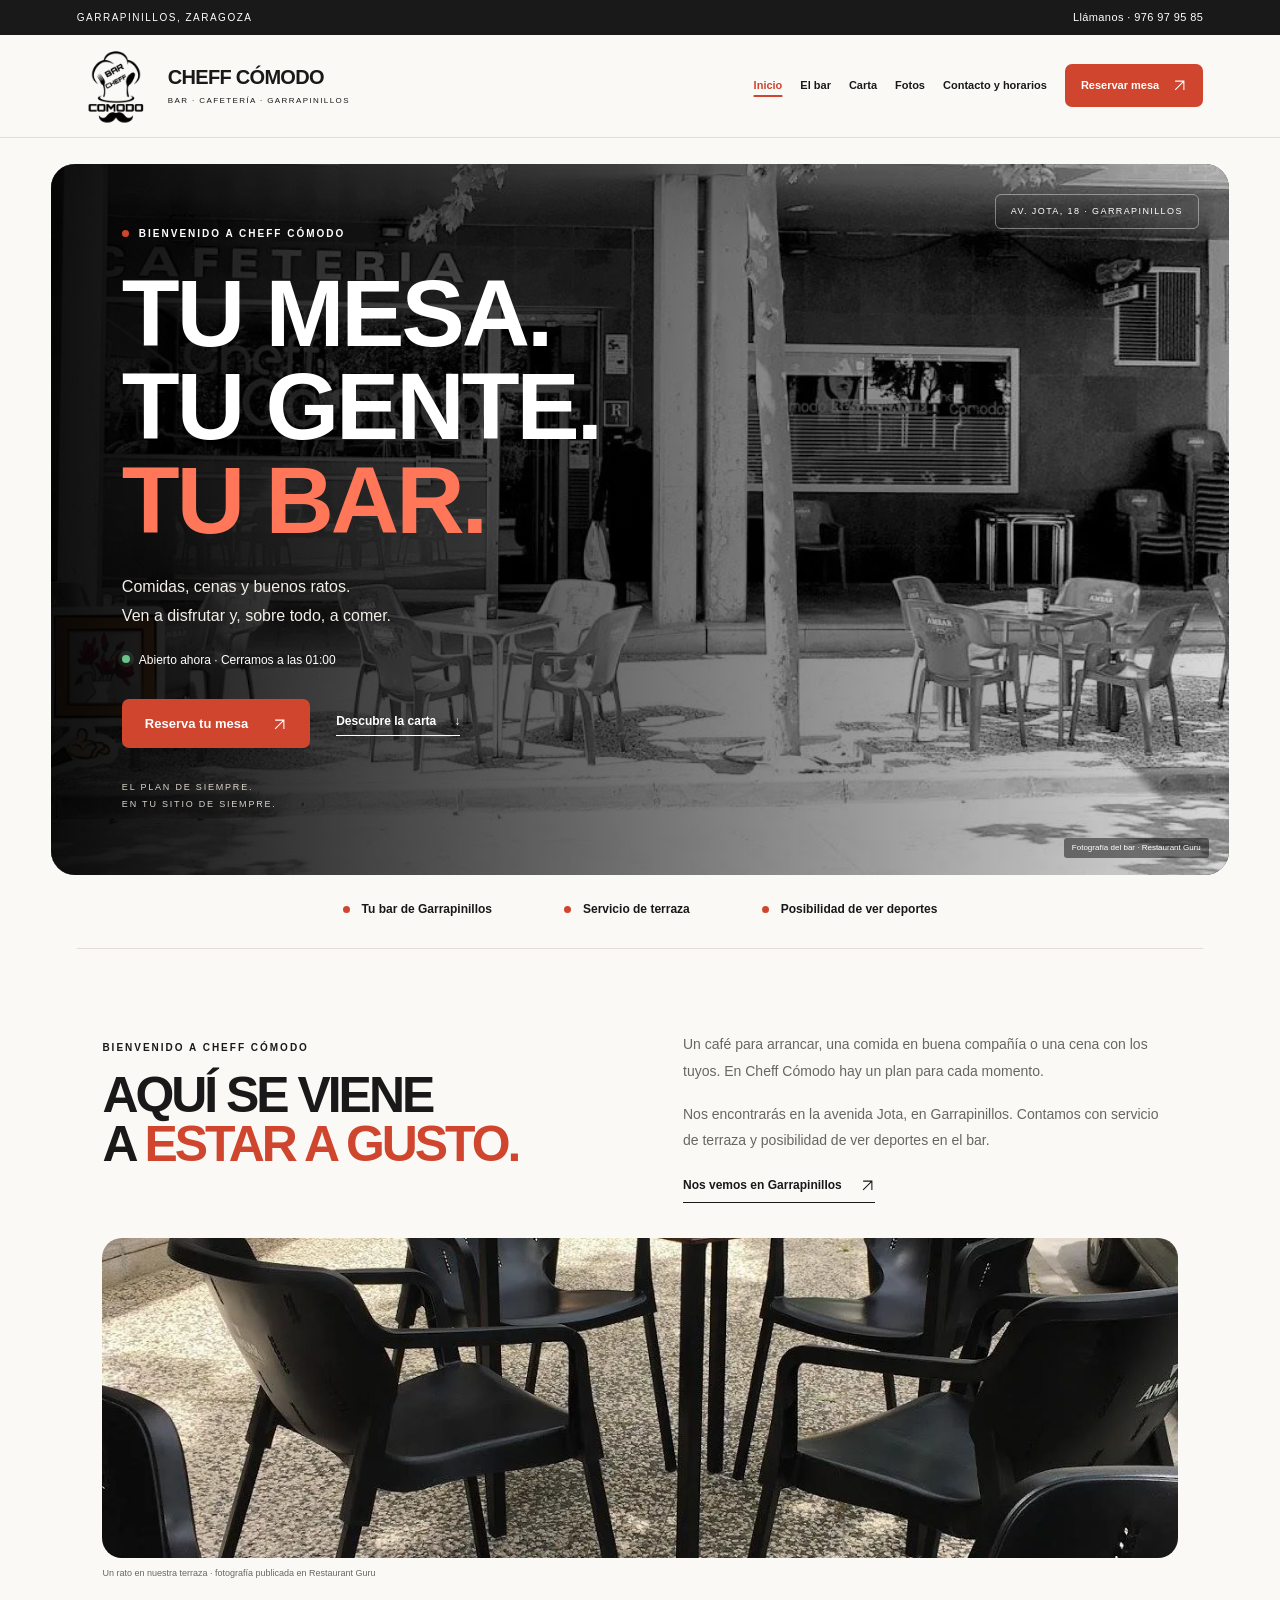
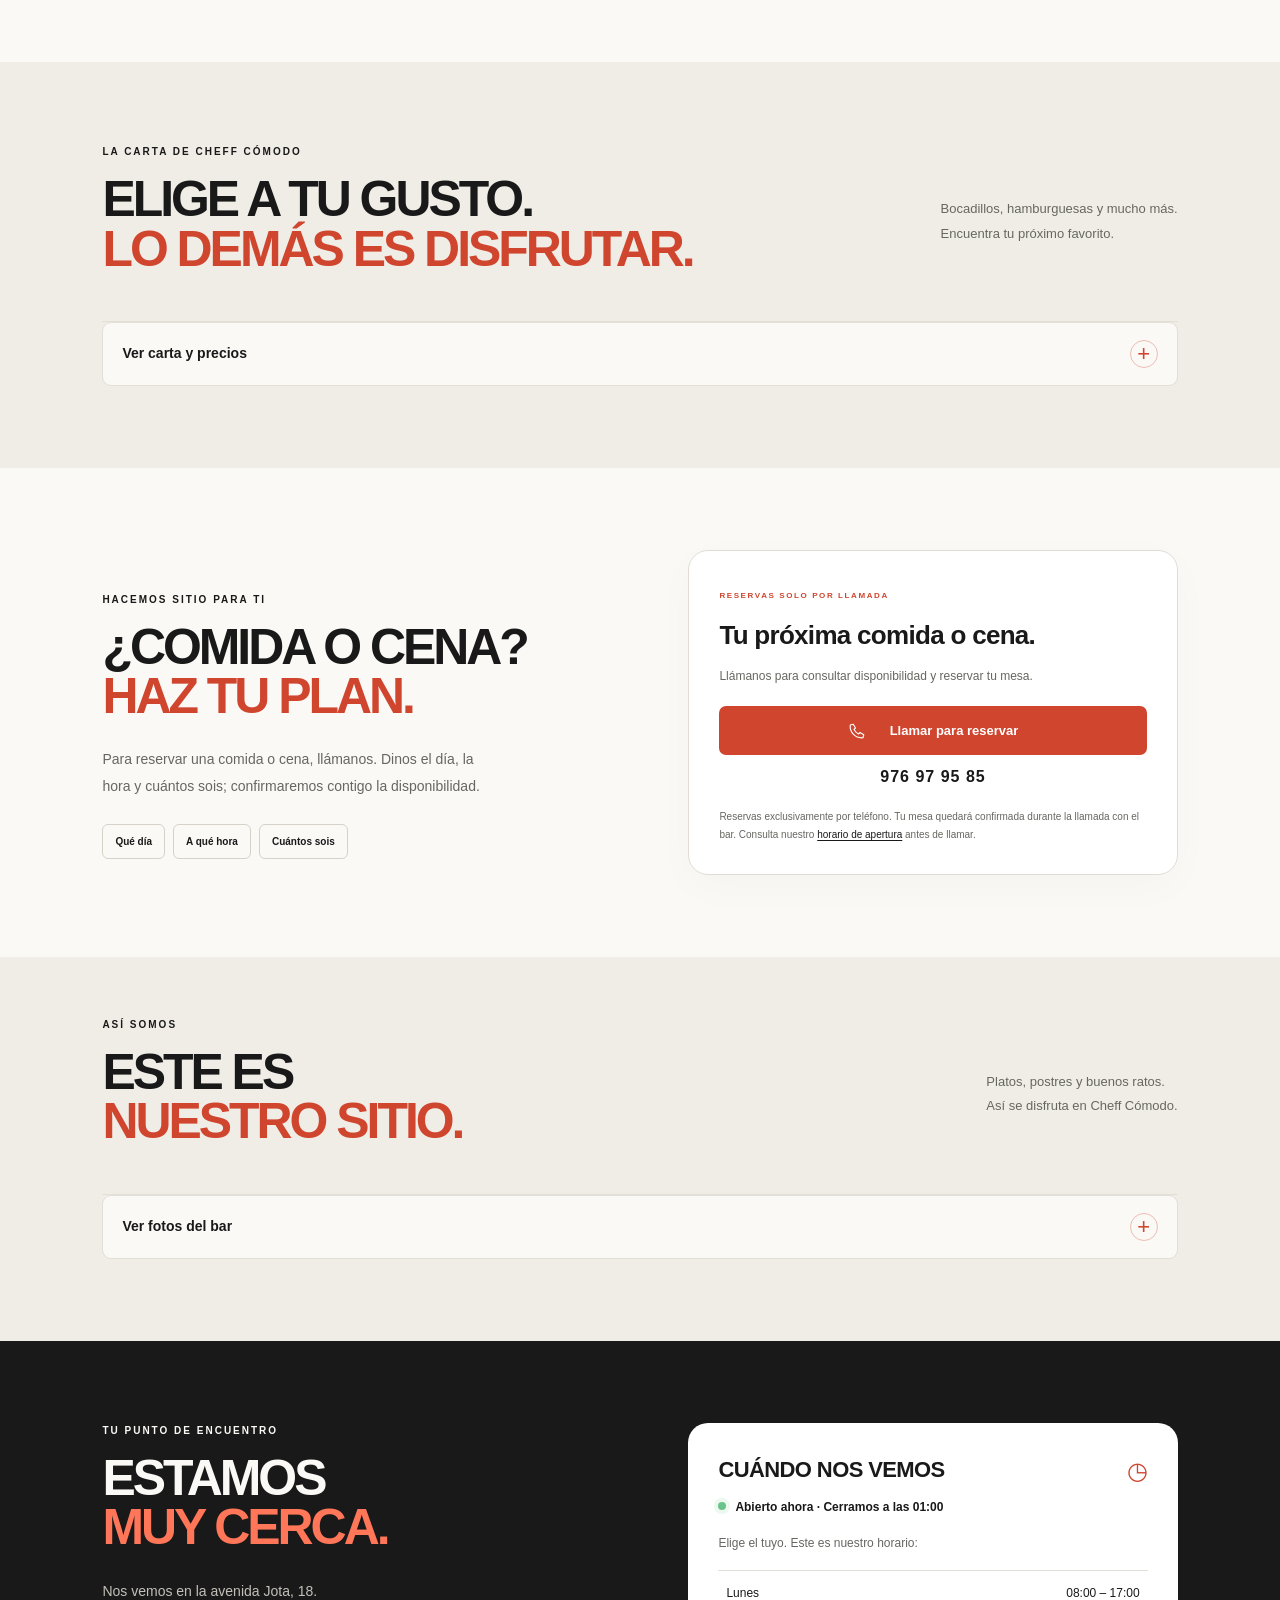
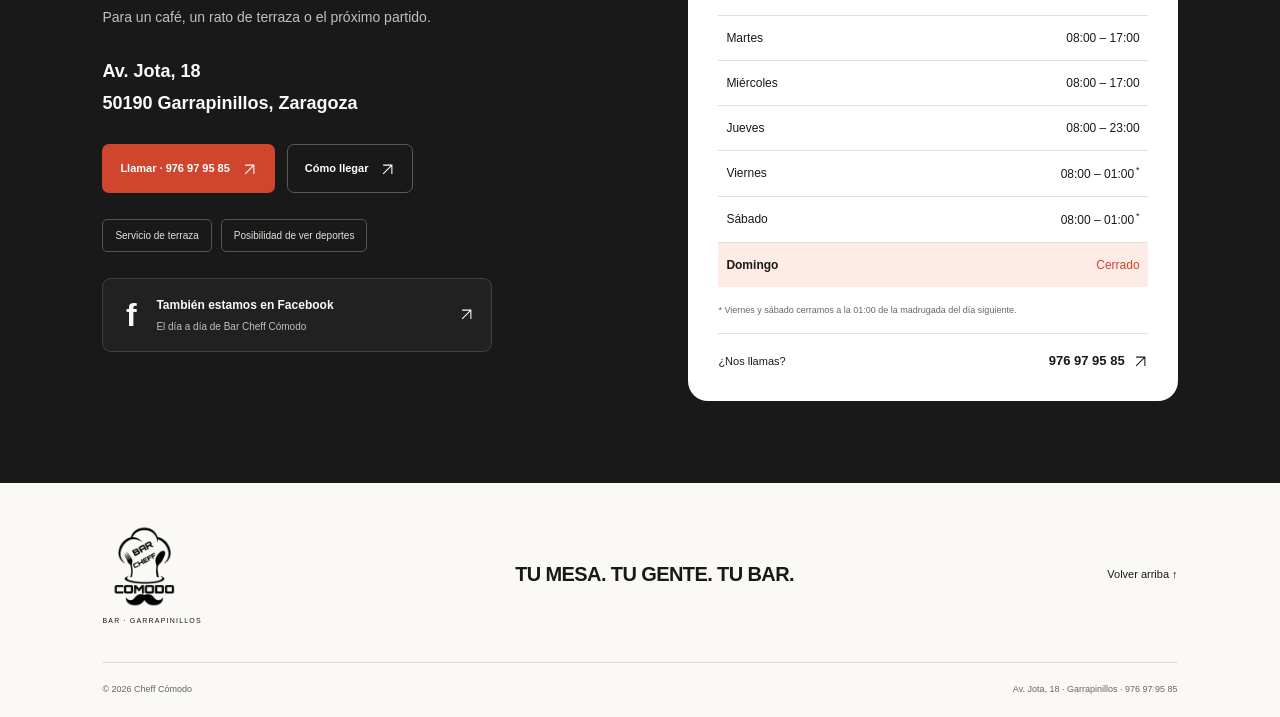
==== commit 07373ff5: "Recupera el diseño elegido y añade carta y fotos desplegables" ====
--- a/index.html
+++ b/index.html
@@ -2,16 +2,16 @@
 <html lang="es">
 <head>
 <meta charset="utf-8"><meta name="viewport" content="width=device-width, initial-scale=1">
-<meta name="theme-color" content="#742f40"><meta name="description" content="Bar cafetería Cheff Cómodo en Av. Jota, 18, Garrapinillos, Zaragoza. Servicio de terraza y posibilidad de ver deportes. Reserva tu mesa por teléfono en el 976 97 95 85 y consulta nuestros horarios.">
+<meta name="theme-color" content="#191919"><meta name="description" content="Bar cafetería Cheff Cómodo en Av. Jota, 18, Garrapinillos, Zaragoza. Servicio de terraza y posibilidad de ver deportes. Reserva tu mesa por teléfono en el 976 97 95 85 y consulta nuestros horarios.">
 <link rel="canonical" href="https://manuelamar.github.io/manuwebs/">
 <meta property="og:type" content="website"><meta property="og:locale" content="es_ES"><meta property="og:site_name" content="Cheff Cómodo">
 <meta property="og:title" content="Cheff Cómodo · Tu bar en Garrapinillos">
 <meta property="og:description" content="Descubre nuestra carta, disfruta de la terraza y reserva tu mesa llamando al 976 97 95 85. Av. Jota, 18, Garrapinillos.">
 <meta property="og:url" content="https://manuelamar.github.io/manuwebs/">
-<meta property="og:image" content="https://manuelamar.github.io/manuwebs/assets/social-card.jpg?v=calido-20261023"><meta property="og:image:type" content="image/jpeg"><meta property="og:image:width" content="1200"><meta property="og:image:height" content="630"><meta property="og:image:alt" content="Cheff Cómodo: carta, terraza y reservas por teléfono en Garrapinillos">
-<meta name="twitter:card" content="summary_large_image"><meta name="twitter:title" content="Cheff Cómodo · Tu bar en Garrapinillos"><meta name="twitter:description" content="Carta, terraza y buenos ratos. Reserva por teléfono: 976 97 95 85."><meta name="twitter:image" content="https://manuelamar.github.io/manuwebs/assets/social-card.jpg?v=calido-20261023">
+<meta property="og:image" content="https://manuelamar.github.io/manuwebs/assets/social-card.jpg?v=desplegables-20261027"><meta property="og:image:type" content="image/jpeg"><meta property="og:image:width" content="1200"><meta property="og:image:height" content="630"><meta property="og:image:alt" content="Cheff Cómodo: carta, terraza y reservas por teléfono en Garrapinillos">
+<meta name="twitter:card" content="summary_large_image"><meta name="twitter:title" content="Cheff Cómodo · Tu bar en Garrapinillos"><meta name="twitter:description" content="Carta, terraza y buenos ratos. Reserva por teléfono: 976 97 95 85."><meta name="twitter:image" content="https://manuelamar.github.io/manuwebs/assets/social-card.jpg?v=desplegables-20261027">
 <title>Cheff Cómodo · Bar en Garrapinillos</title>
-<link rel="stylesheet" href="styles.css?v=calido-20261023"><script src="app.js?v=mejoras-20261023" defer></script>
+<link rel="stylesheet" href="styles.css?v=desplegables-20261027"><script src="app.js?v=mejoras-20261023" defer></script>
 <script type="application/ld+json">{"@context": "https://schema.org", "@type": "BarOrPub", "name": "Cheff Cómodo", "telephone": "+34976979585", "address": {"@type": "PostalAddress", "streetAddress": "Av. Jota, 18", "postalCode": "50190", "addressLocality": "Garrapinillos", "addressRegion": "Zaragoza", "addressCountry": "ES"}, "openingHoursSpecification": [{"@type": "OpeningHoursSpecification", "dayOfWeek": ["Monday", "Tuesday", "Wednesday"], "opens": "08:00", "closes": "17:00"}, {"@type": "OpeningHoursSpecification", "dayOfWeek": "Thursday", "opens": "08:00", "closes": "23:00"}, {"@type": "OpeningHoursSpecification", "dayOfWeek": ["Friday", "Saturday"], "opens": "08:00", "closes": "01:00"}], "sameAs": ["https://www.facebook.com/p/Bar-Cheff-C%C3%B3modo-100087839375241/"]}</script>
 </head>
 <body>
@@ -20,20 +20,13 @@
 <a href="#inicio">Inicio</a><a href="#nosotros">El bar</a><a href="#carta">Carta</a><a href="#galeria">Fotos</a><a href="#contacto">Contacto y horarios</a><a class="nav-contact" href="#reservas">Reservar mesa <svg class="arrow-icon" viewBox="0 0 24 24" aria-hidden="true"><path d="M5 19 19 5M5 5h14v14"/></svg></a>
 </nav></header>
 <main>
-<section class="hero" id="inicio" aria-labelledby="hero-title">
-<div class="hero-copy"><p class="eyebrow"><span></span> CHEFF CÓMODO · GARRAPINILLOS</p>
-<h1 id="hero-title">Buena mesa.<br><em>Mejor compañía.</em></h1>
-<p class="intro">Tu café de siempre. Ese plato que apetece.<br>Y un buen rato con los tuyos.</p>
-<div class="hero-actions"><a class="button primary" href="#carta">Ver la carta <svg class="arrow-icon" viewBox="0 0 24 24" aria-hidden="true"><path d="M5 19 19 5M5 5h14v14"/></svg></a><a class="button outline" href="tel:+34976979585">Llamar para reservar</a></div>
-<p class="opening-status hero-status" data-opening-status role="status" aria-live="polite">Consulta nuestro horario de apertura</p>
-<p class="hero-bottom">Tu bar, en la avenida Jota, 18.<br><a href="#contacto">Nos vemos en Garrapinillos <svg class="arrow-icon" viewBox="0 0 24 24" aria-hidden="true"><path d="M5 19 19 5M5 5h14v14"/></svg></a></p></div>
-<figure class="hero-image"><img class="hero-backdrop" src="assets/huevos.webp" width="1200" height="900" fetchpriority="high" decoding="async" alt="Huevos rotos con patatas y embutidos, fotografía de la galería de Cheff Cómodo"><figcaption class="hero-photo-note"><span><small>UN CLÁSICO DE NUESTRA CARTA</small><strong>Huevos rotos</strong></span><span class="hero-dish-price">11,50 €</span></figcaption></figure>
-</section>
+<section class="hero" id="inicio"><div class="hero-copy"><p class="eyebrow"><span></span> BIENVENIDO A CHEFF CÓMODO</p><h1>TU MESA.<br>TU GENTE.<br><em>TU BAR.</em></h1><p class="intro">Comidas, cenas y buenos ratos.<br>Ven a disfrutar y, sobre todo, a comer.</p><p class="opening-status hero-status" data-opening-status role="status" aria-live="polite">Consulta nuestro horario de apertura</p><div class="hero-actions"><a class="button primary" href="#reservas">Reserva tu mesa <span><svg class="arrow-icon" viewBox="0 0 24 24" aria-hidden="true"><path d="M5 19 19 5M5 5h14v14"/></svg></span></a><a class="text-link" href="#carta">Descubre la carta <span>↓</span></a></div><div class="hero-bottom"><span class="little-sun"><svg class="sun-icon" viewBox="0 0 100 100" aria-hidden="true"><path d="M50 10v80M10 50h80M22 22l56 56M22 78l56-56"/></svg></span><p>EL PLAN DE SIEMPRE.<br><strong>EN TU SITIO DE SIEMPRE.</strong></p></div></div><div class="hero-image"><img class="hero-backdrop" src="assets/fachada.webp" width="1200" height="572" fetchpriority="high" decoding="async" alt="Fachada real de Cheff Cómodo y su terraza en Garrapinillos"><span class="image-label">AV. JOTA, 18 · GARRAPINILLOS</span><div class="round-seal">BUENA MESA<br><b><svg class="sun-icon" viewBox="0 0 100 100" aria-hidden="true"><path d="M50 10v80M10 50h80M22 22l56 56M22 78l56-56"/></svg></b><br>MEJOR COMPAÑÍA</div><span class="photo-caption">Fotografía del bar · Restaurant Guru</span></div></section>
 <div class="ribbon"><span>Tu bar de Garrapinillos</span><b><svg class="sun-icon" viewBox="0 0 100 100" aria-hidden="true"><path d="M50 10v80M10 50h80M22 22l56 56M22 78l56-56"/></svg></b><span>Servicio de terraza</span><b><svg class="sun-icon" viewBox="0 0 100 100" aria-hidden="true"><path d="M50 10v80M10 50h80M22 22l56 56M22 78l56-56"/></svg></b><span>Posibilidad de ver deportes</span><b><svg class="sun-icon" viewBox="0 0 100 100" aria-hidden="true"><path d="M50 10v80M10 50h80M22 22l56 56M22 78l56-56"/></svg></b></div>
-<section id="nosotros" class="about section"><div><p class="eyebrow">BIENVENIDO A CHEFF CÓMODO</p><h2>Un sitio para volver.<br><em>Un bar para quedarte.</em></h2></div><div class="about-copy"><p>Un café para arrancar, una comida en buena compañía o una cena con los tuyos. En Cheff Cómodo hay un plan para cada momento.</p><p>Nos encontrarás en la avenida Jota, en Garrapinillos. Contamos con servicio de terraza y posibilidad de ver deportes en el bar.</p><a class="text-link" href="#contacto">Nos vemos en Garrapinillos <span><svg class="arrow-icon" viewBox="0 0 24 24" aria-hidden="true"><path d="M5 19 19 5M5 5h14v14"/></svg></span></a></div><figure class="place-photo"><img src="assets/fachada.webp" width="1200" height="572" loading="lazy" decoding="async" alt="Fachada y terraza de Cheff Cómodo en Garrapinillos"><figcaption>Av. Jota, 18 · Tu punto de encuentro en Garrapinillos</figcaption></figure></section>
+<section id="nosotros" class="about section"><div><p class="eyebrow">BIENVENIDO A CHEFF CÓMODO</p><h2>AQUÍ SE VIENE<br>A <em>ESTAR A GUSTO.</em></h2></div><div class="about-copy"><p>Un café para arrancar, una comida en buena compañía o una cena con los tuyos. En Cheff Cómodo hay un plan para cada momento.</p><p>Nos encontrarás en la avenida Jota, en Garrapinillos. Contamos con servicio de terraza y posibilidad de ver deportes en el bar.</p><a class="text-link" href="#contacto">Nos vemos en Garrapinillos <span><svg class="arrow-icon" viewBox="0 0 24 24" aria-hidden="true"><path d="M5 19 19 5M5 5h14v14"/></svg></span></a></div><figure class="place-photo"><img src="assets/terraza.webp" width="1200" height="1600" loading="lazy" decoding="async" alt="Mesas de la terraza de Cheff Cómodo en la avenida Jota"><figcaption>Un rato en nuestra terraza · fotografía publicada en Restaurant Guru</figcaption></figure></section>
 <section id="carta" class="menu-section section" aria-labelledby="menu-title">
-<div class="section-heading"><div><p class="eyebrow">LA CARTA DE CHEFF CÓMODO</p><h2 id="menu-title">Para todos los gustos.<br><em>Y todos esos ratos.</em></h2></div><p>Bocadillos, hamburguesas y mucho más.<br>Encuentra tu próximo favorito.</p></div>
+<div class="section-heading"><div><p class="eyebrow">LA CARTA DE CHEFF CÓMODO</p><h2 id="menu-title">ELIGE A TU GUSTO.<br><em>LO DEMÁS ES DISFRUTAR.</em></h2></div><p>Bocadillos, hamburguesas y mucho más.<br>Encuentra tu próximo favorito.</p></div>
 
+<details class="content-disclosure" id="menu-disclosure"><summary><span class="disclosure-show">Ver carta y precios</span><span class="disclosure-hide">Ocultar carta</span><span class="disclosure-icon" aria-hidden="true">+</span></summary><div class="disclosure-content" id="menu-disclosure-content">
 <h3 class="featured-heading">PARA IR ABRIENDO BOCA</h3><div class="featured-grid" aria-label="Destacados de la carta">
 <article class="featured-card"><img src="assets/ensaladilla.webp" width="1200" height="553" loading="lazy" decoding="async" alt="Ensaladilla del chef, fotografía publicada en la galería del bar"><div class="featured-copy"><div class="featured-top"><h4>Ensaladilla del chef</h4><span class="featured-price" data-cents="850">8,50 €</span></div><p>Una ración para abrir boca y compartir.</p></div></article>
 <article class="featured-card"><img src="assets/huevos.webp" width="1200" height="900" loading="lazy" decoding="async" alt="Huevos rotos, fotografía publicada en la galería del bar"><div class="featured-copy"><div class="featured-top"><h4>Huevos rotos</h4><span class="featured-price" data-cents="1150">11,50 €</span></div><p>A elegir: panceta ibérica, chorizo, longaniza, gulas y gambas.</p></div></article>
@@ -91,13 +84,15 @@
 <li class="menu-item"><div class="menu-item-copy"><h4>Bacalao dorado</h4><p>Revuelto de bacalao, cebolla y ajo con patatas paja y huevo.</p></div><span class="menu-price" data-cents="850">8,50 €</span></li>
 </ul></section>
 </div><p class="menu-note">Precios según la carta facilitada por el bar. Consulta la disponibilidad y la información de alérgenos antes de pedir.</p>
+</div></details>
 </section>
 <section id="reservas" class="reservation-section section" aria-labelledby="reservation-title">
-<div class="reservation-copy"><p class="eyebrow">HACEMOS SITIO PARA TI</p><h2 id="reservation-title">Ponle fecha<br><em>a ese buen rato.</em></h2><p>Para reservar una comida o cena, llámanos. Dinos el día, la hora y cuántos sois; confirmaremos contigo la disponibilidad.</p><div class="reservation-details" aria-label="Datos que necesitamos al llamar"><span>Qué día</span><span>A qué hora</span><span>Cuántos sois</span></div></div>
+<div class="reservation-copy"><p class="eyebrow">HACEMOS SITIO PARA TI</p><h2 id="reservation-title">¿COMIDA O CENA?<br><em>HAZ TU PLAN.</em></h2><p>Para reservar una comida o cena, llámanos. Dinos el día, la hora y cuántos sois; confirmaremos contigo la disponibilidad.</p><div class="reservation-details" aria-label="Datos que necesitamos al llamar"><span>Qué día</span><span>A qué hora</span><span>Cuántos sois</span></div></div>
 <div class="reservation-card"><span class="reservation-label">RESERVAS SOLO POR LLAMADA</span><h3>Tu próxima comida o cena.</h3><p>Llámanos para consultar disponibilidad y reservar tu mesa.</p><a class="button primary reservation-call" href="tel:+34976979585" aria-label="Llamar al 976 97 95 85 para reservar mesa"><svg class="phone-icon" viewBox="0 0 24 24" aria-hidden="true"><path d="m7 3 3 5-2 2a14 14 0 0 0 6 6l2-2 5 3-1 4C10 22 2 14 3 4z"/></svg><span>Llamar para reservar</span></a><p class="reservation-number">976 97 95 85</p>
 <p class="reservation-note">Reservas exclusivamente por teléfono. Tu mesa quedará confirmada durante la llamada con el bar. Consulta nuestro <a href="#contacto">horario de apertura</a> antes de llamar.</p></div>
 </section>
-<section id="galeria" class="gallery-section section"><div class="section-heading"><div><p class="eyebrow">ASÍ SOMOS</p><h2>Así se vive.<br><em>Así se disfruta.</em></h2></div><p>Platos, postres y buenos ratos.<br>Así se disfruta en Cheff Cómodo.</p></div>
+<section id="galeria" class="gallery-section section"><div class="section-heading"><div><p class="eyebrow">ASÍ SOMOS</p><h2>ESTE ES<br><em>NUESTRO SITIO.</em></h2></div><p>Platos, postres y buenos ratos.<br>Así se disfruta en Cheff Cómodo.</p></div>
+<details class="content-disclosure" id="gallery-disclosure"><summary><span class="disclosure-show">Ver fotos del bar</span><span class="disclosure-hide">Ocultar fotos</span><span class="disclosure-icon" aria-hidden="true">+</span></summary><div class="disclosure-content" id="gallery-disclosure-content">
 <div class="photo-grid">
 <button class="gallery-item gallery-real" data-origin="restaurantguru" data-caption="Huevos, patatas y embutidos" aria-label="Ampliar fotografía: Huevos, patatas y embutidos"><img src="assets/huevos.webp" width="1200" height="900" alt="Huevos, patatas y embutidos, fotografía publicada en la ficha de Cheff Cómodo" loading="lazy"><span class="gallery-label">Huevos, patatas y embutidos <b>+</b></span></button>
 <button class="gallery-item gallery-real" data-origin="restaurantguru" data-caption="Ensaladilla" aria-label="Ampliar fotografía: Ensaladilla"><img src="assets/ensaladilla.webp" width="1200" height="553" alt="Ensaladilla, fotografía publicada en la ficha de Cheff Cómodo" loading="lazy"><span class="gallery-label">Ensaladilla <b>+</b></span></button>
@@ -109,9 +104,9 @@
 <button class="gallery-item gallery-real" data-origin="restaurantguru" data-caption="Un final dulce" aria-label="Ampliar fotografía: Un final dulce"><img src="assets/tarta-pera.webp" width="1200" height="1600" alt="Un final dulce, fotografía publicada en la ficha de Cheff Cómodo" loading="lazy"><span class="gallery-label">Un final dulce <b>+</b></span></button>
 <button class="gallery-item gallery-real" data-origin="restaurantguru" data-caption="Nuestra terraza · Garrapinillos" aria-label="Ampliar fotografía: Nuestra terraza · Garrapinillos"><img src="assets/terraza.webp" width="1200" height="1600" loading="lazy" decoding="async" alt="Nuestra terraza · Garrapinillos"><span class="gallery-label">Nuestra terraza · Garrapinillos <b>+</b></span></button>
 <button class="gallery-item gallery-real" data-origin="restaurantguru" data-caption="Tu punto de encuentro · Cheff Cómodo" aria-label="Ampliar fotografía: Tu punto de encuentro · Cheff Cómodo"><img src="assets/fachada.webp" width="1200" height="572" loading="lazy" decoding="async" alt="Tu punto de encuentro · Cheff Cómodo"><span class="gallery-label">Tu punto de encuentro · Cheff Cómodo <b>+</b></span></button>
-</div><p class="gallery-note">Fotografías del local y de platos publicadas en la <a href="https://es.restaurantguru.com/Comodo-Garrapinillos" target="_blank" rel="noopener noreferrer">galería de Cheff Cómodo en Restaurant Guru</a>. Consulta con el bar la disponibilidad actual.</p></section>
+</div><p class="gallery-note">Fotografías del local y de platos publicadas en la <a href="https://es.restaurantguru.com/Comodo-Garrapinillos" target="_blank" rel="noopener noreferrer">galería de Cheff Cómodo en Restaurant Guru</a>. Consulta con el bar la disponibilidad actual.</p></div></details></section>
 <section id="contacto" class="contact section">
-<div class="contact-intro"><p class="eyebrow">TU PUNTO DE ENCUENTRO</p><h2>A un paso.<br><em>Como en casa.</em></h2><p>Nos vemos en la avenida Jota, 18.<br>Para un café, un rato de terraza o el próximo partido.</p>
+<div class="contact-intro"><p class="eyebrow">TU PUNTO DE ENCUENTRO</p><h2>ESTAMOS<br><em>MUY CERCA.</em></h2><p>Nos vemos en la avenida Jota, 18.<br>Para un café, un rato de terraza o el próximo partido.</p>
 <address>Av. Jota, 18<br>50190 Garrapinillos, Zaragoza</address>
 <div class="contact-actions"><a class="button primary" href="tel:+34976979585">Llamar · 976 97 95 85 <span><svg class="arrow-icon" viewBox="0 0 24 24" aria-hidden="true"><path d="M5 19 19 5M5 5h14v14"/></svg></span></a><a class="button outline" target="_blank" rel="noopener noreferrer" href="https://www.google.com/maps/dir/?api=1&destination=Avenida%20Jota%2018%2C%2050190%20Garrapinillos%2C%20Zaragoza">Cómo llegar <span><svg class="arrow-icon" viewBox="0 0 24 24" aria-hidden="true"><path d="M5 19 19 5M5 5h14v14"/></svg></span></a></div>
 <div class="service-tags" aria-label="Servicios del bar"><span>Servicio de terraza</span><span>Posibilidad de ver deportes</span></div><a class="facebook-link" href="https://www.facebook.com/p/Bar-Cheff-C%C3%B3modo-100087839375241/" target="_blank" rel="noopener noreferrer"><span class="facebook-mark" aria-hidden="true">f</span><span><strong>También estamos en Facebook</strong><small>El día a día de Bar Cheff Cómodo</small></span><svg class="arrow-icon" viewBox="0 0 24 24" aria-hidden="true"><path d="M5 19 19 5M5 5h14v14"/></svg></a></div>
--- a/styles.css
+++ b/styles.css
@@ -1,316 +1,53 @@
-:root {
-  --paper: #faf6ef;
-  --soft: #f0e8dc;
-  --ink: #302725;
-  --orange: #742f40;
-  --muted: #70655e;
-  --line: #ded3c5;
-  --radius: 18px;
-  --heading: Georgia, 'Times New Roman', serif;
-}
-* { box-sizing: border-box; }
-html { scroll-behavior: smooth; scroll-padding-top: 116px; }
-body { margin: 0; background: var(--paper); color: var(--ink); font: 15px/1.7 Arial, Helvetica, sans-serif; }
-h1, h2, h3, h4, p, figure { margin: 0; }
-button, input, select { font: inherit; }
-button { cursor: pointer; }
-a { color: inherit; text-decoration: none; }
-a, button { -webkit-tap-highlight-color: transparent; }
-a:focus-visible, button:focus-visible { outline: 3px solid #a36a3c; outline-offset: 5px; }
-img { max-width: 100%; }
-svg { display: inline-block; vertical-align: middle; }
-[hidden] { display: none !important; }
-.visually-hidden { position: absolute; width: 1px; height: 1px; padding: 0; margin: -1px; overflow: hidden; clip: rect(0,0,0,0); white-space: nowrap; border: 0; }
-.announcement { padding: 8px 6%; background: var(--orange); color: #fff8ee; display: flex; justify-content: space-between; align-items: center; gap: 16px; font-size: 9px; letter-spacing: 1.6px; }
-.announcement a { font-size: 11px; letter-spacing: .3px; }
-.header { position: sticky; top: 0; z-index: 30; display: flex; justify-content: space-between; align-items: center; gap: 25px; min-height: 96px; padding: 12px 6%; background: #faf6eff5; border-bottom: 1px solid var(--line); backdrop-filter: blur(12px); }
-.brand { display: flex; align-items: center; gap: 12px; flex-shrink: 0; }
-.business-logo { display: block; width: 67px; height: 67px; object-fit: contain; mix-blend-mode: multiply; }
-.brand>span { font: 600 23px/1.15 var(--heading); letter-spacing: -.7px; }
-.brand small { display: block; margin-top: 8px; font: 8px/1.3 Arial, sans-serif; letter-spacing: 1.3px; }
-.site-navigation { display: flex; align-items: center; gap: 24px; font-size: 12px; font-weight: 600; }
-.site-navigation a { white-space: nowrap; transition: color .2s, background .2s; }
-.site-navigation>a:not(.nav-contact):hover, .site-navigation>a.is-current:not(.nav-contact) { color: var(--orange); text-decoration: underline; text-underline-offset: 8px; text-decoration-thickness: 1px; }
-.nav-contact { display: flex; align-items: center; gap: 20px; padding: 12px 19px; border-radius: 7px; background: var(--orange); color: white; }
-.nav-contact:hover { background: #572130; }
-.menu-toggle { display: none; }
-.menu-icon, .arrow-icon, .phone-icon { fill: none; stroke: currentColor; stroke-width: 1.6; stroke-linecap: round; stroke-linejoin: round; }
-.menu-icon { width: 20px; height: 20px; }
-.arrow-icon { width: 15px; height: 15px; flex-shrink: 0; }
-.phone-icon { width: 19px; height: 19px; }
-.sun-icon { display: none; }
-.hero { display: grid; grid-template-columns: 1.04fr 1fr; align-items: center; gap: 5%; width: min(1280px,88%); margin: 55px auto 50px; min-height: 545px; }
-.hero-copy { padding: 22px 0; animation: welcome .7s ease-out both; }
-.eyebrow { display: flex; align-items: center; gap: 10px; font-size: 10px; font-weight: 600; letter-spacing: 2px; line-height: 1.7; color: var(--orange); }
-.eyebrow>span { width: 6px; height: 6px; background: currentColor; border-radius: 50%; }
-h1, h2 { font-family: var(--heading); font-weight: 400; letter-spacing: -2px; line-height: 1.09; }
-h1 { font-size: clamp(48px,5.25vw,78px); margin: 23px 0 25px; }
-h1 em, h2 em { font-weight: 400; font-style: italic; color: var(--orange); }
-.intro { color: var(--muted); font-size: 16px; line-height: 1.9; }
-.hero-actions { display: flex; flex-wrap: wrap; align-items: center; gap: 12px; margin-top: 30px; }
-.button { display: inline-flex; justify-content: center; align-items: center; gap: 20px; min-height: 49px; padding: 13px 21px; border: 1px solid transparent; border-radius: 7px; font-size: 12px; font-weight: 600; line-height: 1.5; transition: transform .2s, background .2s, box-shadow .2s; }
-.button:hover { transform: translateY(-2px); box-shadow: 0 6px 16px #482b2610; }
-.primary { color: white; background: var(--orange); }
-.primary:hover { background: #572130; }
-.outline { color: var(--ink); border-color: #c9b9a9; background: transparent; }
-.outline:hover { background: var(--soft); }
-.hero-status { margin-top: 23px; font-size: 11px; color: var(--muted); }
-.opening-status::before { content: ''; display: inline-block; width: 7px; height: 7px; margin-right: 9px; border-radius: 50%; background: #8b8277; vertical-align: 1px; }
-.opening-status[data-state="open"]::before { background: #4d8056; box-shadow: 0 0 0 4px #4d805615; }
-.opening-status[data-state="closed"]::before { background: #b97648; }
-.hero-bottom { margin-top: 29px; padding-top: 19px; border-top: 1px solid var(--line); font-size: 11px; color: var(--muted); line-height: 1.9; }
-.hero-bottom a { color: var(--ink); }
-.hero-bottom a .arrow-icon { width: 11px; height: 11px; margin-left: 10px; color: var(--orange); }
-.hero-image { margin: 0; background: #eee4d6; border: 1px solid #dfd1c0; padding: 10px; border-radius: 120px 120px 16px 16px; transform: rotate(1.5deg); box-shadow: 10px 14px 0 #e7dac64f; animation: welcome .8s ease-out both; }
-.hero-backdrop { display: block; width: 100%; height: auto; aspect-ratio: 4/3; object-fit: contain; border-radius: 110px 110px 8px 8px; }
-.hero-photo-note { display: flex; justify-content: space-between; align-items: center; gap: 15px; padding: 17px 15px 9px; }
-.hero-photo-note small { display: block; font-size: 8px; color: var(--muted); letter-spacing: 1.3px; }
-.hero-photo-note strong { display: block; font: 400 26px/1.5 var(--heading); }
-.hero-dish-price { font: 400 24px/1 var(--heading); color: var(--orange); white-space: nowrap; }
-.ribbon { display: flex; align-items: center; justify-content: center; flex-wrap: wrap; gap: 18px 42px; margin: 0 6%; padding: 23px 0; border-top: 1px solid var(--line); border-bottom: 1px solid var(--line); }
-.ribbon>span { display: flex; align-items: center; gap: 12px; font-size: 11px; color: var(--muted); }
-.ribbon>span::before { content: '✧'; color: #a36a3c; font-size: 19px; }
-.ribbon b { display: none; }
-.section { padding: 90px max(6%,calc((100vw - 1280px)/2)); }
-main>section { scroll-margin-top: 15px; }
-h2 { font-size: clamp(37px,3.5vw,53px); margin: 16px 0 24px; }
-.about { display: grid; grid-template-columns: 1fr 1fr; gap: 0 8%; align-items: center; }
-.about>div:first-child { grid-column: 1; }
-.about-copy { grid-column: 1; color: var(--muted); font-size: 14px; line-height: 1.9; }
-.about-copy p+p { margin-top: 14px; }
-.text-link { display: inline-flex; align-items: center; gap: 20px; border-bottom: 1px solid currentColor; padding-bottom: 5px; font-size: 12px; font-weight: 600; }
-.about-copy .text-link { margin-top: 24px; color: var(--orange); }
-.place-photo { grid-column: 2; grid-row: 1/3; align-self: center; padding: 10px; border: 1px solid var(--line); border-radius: 14px; background: #fffcf6; }
-.place-photo img { display: block; width: 100%; height: auto; border-radius: 7px; }
-.place-photo figcaption { padding: 10px 3px 2px; font-size: 9px; color: var(--muted); }
-.menu-section { background: var(--soft); border-block: 1px solid #e4d9ca; }
-.section-heading { display: flex; align-items: center; justify-content: space-between; gap: 30px; }
-.section-heading>p { max-width: 280px; color: var(--muted); font-size: 13px; line-height: 1.9; }
-.featured-heading { margin: 18px 0 18px; color: var(--muted); font-size: 10px; font-weight: 600; letter-spacing: 1.7px; }
-.featured-grid { display: grid; grid-template-columns: repeat(3,minmax(0,1fr)); gap: 23px; margin-bottom: 38px; }
-.featured-card { min-width: 0; border: 1px solid var(--line); border-radius: 12px; background: #fffbf5; overflow: hidden; transition: transform .25s, box-shadow .25s; }
-.featured-card:hover { transform: translateY(-4px); box-shadow: 0 10px 24px #4933280a; }
-.featured-card>img { display: block; width: 100%; height: auto; aspect-ratio: 4/3; object-fit: contain; background: #e9dfd1; }
-.featured-copy { padding: 22px; }
-.featured-top { display: flex; justify-content: space-between; align-items: start; gap: 14px; }
-.featured-top h4 { font: 400 24px/1.2 var(--heading); }
-.featured-price { color: var(--orange); font-size: 15px; line-height: 1.5; white-space: nowrap; font-variant-numeric: tabular-nums; }
-.featured-price small { display: block; text-align: right; font-size: 9px; }
-.featured-copy>p { margin-top: 12px; font-size: 12px; line-height: 1.8; color: var(--muted); }
-.menu-toolbar { margin: 24px 0 30px; }
-.filters { display: flex; gap: 8px; flex-wrap: wrap; }
-.filter { min-height: 42px; padding: 9px 17px; border: 1px solid #d0bfae; border-radius: 25px; background: transparent; color: var(--ink); font-size: 11px; transition: background .2s, border-color .2s, color .2s; }
-.filter:hover { border-color: var(--orange); }
-.filter.active { color: white; background: var(--orange); border-color: var(--orange); }
-.menu-categories { display: grid; grid-template-columns: repeat(2,minmax(0,1fr)); gap: 25px; align-items: start; }
-.menu-category { min-width: 0; padding: 29px; border: 1px solid var(--line); border-radius: 12px; background: #fffbf5; }
-.category-heading { display: flex; align-items: center; gap: 16px; padding-bottom: 18px; border-bottom: 1px solid #b59881; }
-.category-heading>span { color: #9c7259; font-size: 11px; letter-spacing: 1px; }
-.category-heading h3 { color: var(--orange); font: 400 29px/1.2 var(--heading); }
-.menu-items { list-style: none; margin: 0; padding: 0; }
-.menu-item { display: flex; align-items: start; justify-content: space-between; gap: 20px; padding: 19px 0; border-bottom: 1px solid #e8ded2; }
-.menu-item:last-child { padding-bottom: 0; border: 0; }
-.menu-item-copy { min-width: 0; }
-.menu-item h4 { font-size: 14px; font-weight: 600; line-height: 1.5; }
-.menu-item p { margin-top: 6px; color: var(--muted); font-size: 12px; line-height: 1.8; }
-.menu-price { padding-top: 1px; color: var(--orange); font-size: 14px; line-height: 1.5; font-variant-numeric: tabular-nums; white-space: nowrap; }
-.menu-note { margin-top: 25px; color: var(--muted); font-size: 11px; line-height: 1.8; }
-.reservation-section { display: grid; grid-template-columns: 1fr 1fr; align-items: center; gap: 11%; }
-.reservation-copy>p:not(.eyebrow) { max-width: 430px; color: var(--muted); font-size: 14px; line-height: 1.9; }
-.reservation-details { display: flex; flex-wrap: wrap; gap: 10px; margin-top: 24px; }
-.reservation-details span { border: 1px solid var(--line); border-radius: 25px; padding: 7px 14px; color: var(--muted); font-size: 11px; }
-.reservation-card { padding: 36px; border: 1px solid #d4c3b4; border-radius: 16px; background: #f4ece1; box-shadow: 8px 8px 0 #ece1d24f; }
-.reservation-label { color: var(--orange); font-size: 9px; letter-spacing: 1.7px; }
-.reservation-card h3 { margin: 16px 0; font: 400 34px/1.2 var(--heading); }
-.reservation-card>p { color: var(--muted); font-size: 12px; line-height: 1.9; }
-.reservation-call { display: flex; width: 100%; margin: 22px 0 10px; }
-.reservation-card .reservation-number { color: var(--orange); text-align: center; font: 400 28px/1.5 var(--heading); }
-.reservation-card .reservation-note { margin-top: 19px; font-size: 11px; }
-.reservation-note a { text-decoration: underline; text-underline-offset: 3px; }
-.gallery-section { background: #f1e9de; border-top: 1px solid var(--line); }
-.photo-grid { display: grid; grid-template-columns: repeat(3,minmax(0,1fr)); gap: 24px; margin-top: 22px; }
-.gallery-item { min-width: 0; display: flex; flex-direction: column; padding: 8px; border: 1px solid #ded0bf; border-radius: 11px; background: #fffbf5; text-align: left; color: var(--ink); overflow: hidden; cursor: zoom-in; transition: transform .25s, box-shadow .25s; }
-.gallery-item>img { display: block; width: 100%; height: 240px; object-fit: contain; background: #e9e0d3; border-radius: 6px; }
-.gallery-label { position: static; display: flex; align-items: center; justify-content: space-between; gap: 10px; width: 100%; padding: 14px 5px 6px; font-size: 12px; line-height: 1.5; }
-.gallery-label b { flex-shrink: 0; display: grid; place-items: center; width: 25px; height: 25px; border: 1px solid #cdb6a3; border-radius: 50%; color: var(--orange); font-size: 19px; font-weight: 400; transition: background .2s, color .2s; }
-.gallery-item:hover { transform: translateY(-3px); box-shadow: 0 8px 24px #382b250c; }
-.gallery-item:hover .gallery-label b { color: white; background: var(--orange); border-color: var(--orange); }
-.gallery-note { margin-top: 23px; max-width: 850px; color: var(--muted); font-size: 10px; line-height: 1.9; }
-.gallery-note a, .dialog-note a { text-decoration: underline; text-underline-offset: 3px; }
-.contact { display: grid; grid-template-columns: 1fr 1fr; gap: 11%; background: #42242c; color: #fbf3e7; }
-.contact .eyebrow { color: #d9b6a0; }
-.contact h2 em { color: #e4bba1; }
-.contact-intro>p:not(.eyebrow) { color: #dbc9c0; font-size: 14px; line-height: 1.9; }
-.contact-intro address { margin: 26px 0; font-size: 18px; font-style: normal; line-height: 1.8; }
-.contact-actions { display: flex; flex-wrap: wrap; gap: 11px; }
-.contact-actions .primary { background: #fbf1e3; color: var(--orange); }
-.contact-actions .primary:hover { background: #ebdac7; }
-.contact-actions .outline { border-color: #94757a; color: #fbf3e7; }
-.contact-actions .outline:hover { background: #ffffff0d; }
-.contact-actions .button { font-size: 11px; gap: 12px; padding: 13px 16px; }
-.service-tags { display: flex; flex-wrap: wrap; gap: 9px; margin-top: 27px; }
-.service-tags span { padding: 6px 11px; border: 1px solid #9b7e7a; border-radius: 25px; color: #ead8cb; font-size: 10px; }
-.facebook-link { display: flex; align-items: center; gap: 15px; max-width: 390px; margin-top: 28px; padding: 16px; border: 1px solid #94757a; border-radius: 9px; transition: background .2s; }
-.facebook-link:hover { background: #ffffff08; }
-.facebook-mark { font: 700 30px/1 Arial, sans-serif; width: 20px; }
-.facebook-link strong { display: block; font-size: 12px; }
-.facebook-link small { display: block; margin-top: 4px; font-size: 10px; color: #d6c2b7; }
-.facebook-link>.arrow-icon { margin-left: auto; }
-.contact-card { align-self: start; padding: 32px; background: var(--paper); color: var(--ink); border: 1px solid #f2dfcd; border-radius: 14px; }
-.contact-icon { float: right; color: var(--orange); font-size: 25px; }
-.contact-card h3 { font: 400 25px/1.3 var(--heading); }
-.schedule-status { margin: 16px 0 12px; font-size: 12px; }
-.schedule-intro { margin-bottom: 19px; font-size: 12px; color: var(--muted); }
-.opening-hours { width: 100%; border-collapse: collapse; font-size: 12px; }
-.opening-hours tr { border-top: 1px solid var(--line); }
-.opening-hours th { padding: 12px 8px; text-align: left; font-weight: 400; }
-.opening-hours td { padding: 12px 8px; text-align: right; font-variant-numeric: tabular-nums; white-space: nowrap; }
-.opening-hours .today { background: #eedecc; }
-.opening-hours .today th { font-weight: 700; }
-.opening-hours sup { margin-left: 3px; font-size: 8px; }
-.closed-day td { color: var(--orange); }
-.hours-note { margin: 15px 0; color: var(--muted); font-size: 10px; line-height: 1.8; }
-.schedule-phone { display: flex; align-items: center; flex-wrap: wrap; gap: 8px; padding-top: 17px; border-top: 1px solid var(--line); font-size: 11px; }
-.schedule-phone strong { margin-left: auto; font-size: 13px; color: var(--orange); }
-footer { display: flex; justify-content: space-between; align-items: center; flex-wrap: wrap; gap: 24px; padding: 37px 6% 23px; }
-.footer-brand .business-logo { width: 72px; height: 72px; }
-.footer-brand>span { display: block; margin-top: 8px; color: var(--muted); font-size: 7px; letter-spacing: 1.2px; }
-footer>p { font: 400 25px/1.3 var(--heading); letter-spacing: -.5px; }
-footer>a:last-of-type { color: var(--orange); font-size: 12px; }
-.footer-bottom { display: flex; justify-content: space-between; gap: 16px; width: 100%; margin-top: 10px; padding-top: 20px; border-top: 1px solid var(--line); color: var(--muted); font-size: 10px; }
-.mobile-call { display: none; }
-.photo-dialog { width: min(1000px,94vw); max-height: 94dvh; overflow: auto; padding: 18px; border: 1px solid #d7c6b4; border-radius: 13px; background: var(--paper); color: var(--ink); }
-.photo-dialog::backdrop { background: #261718e8; backdrop-filter: blur(6px); }
-.dialog-toolbar { display: flex; align-items: center; justify-content: space-between; gap: 15px; margin-bottom: 13px; }
-.dialog-toolbar p { font-size: 14px; }
-.dialog-close { width: 38px; height: 38px; border: 1px solid var(--line); border-radius: 50%; background: transparent; color: var(--orange); font-size: 25px; }
-.dialog-photo.original-photo { display: flex; align-items: center; justify-content: center; width: 100%; height: min(70dvh,740px); border-radius: 7px; background: #2d2422; }
-.dialog-photo.original-photo img { display: block; width: 100%; height: 100%; object-fit: contain; }
-.dialog-note { margin-top: 14px; color: var(--muted); font-size: 10px; }
-@keyframes welcome { from { opacity: .3; translate: 0 12px; } to { opacity: 1; translate: 0 0; } }
-@media(max-width:1100px) {
-  .header { min-height: 88px; padding: 10px 5%; }
-  .menu-toggle { display: inline-flex; align-items: center; gap: 8px; min-height: 44px; padding: 10px 13px; border: 1px solid var(--line); border-radius: 7px; background: transparent; color: var(--orange); font-size: 12px; }
-  .menu-toggle[aria-expanded="true"] { background: var(--orange); color: white; }
-  .site-navigation { display: none; position: absolute; inset: 100% 0 auto; flex-direction: column; align-items: stretch; gap: 4px; max-height: calc(100dvh - 150px); overflow-y: auto; padding: 15px 5% 23px; background: var(--paper); border-bottom: 1px solid var(--line); box-shadow: 0 14px 20px #39221a0b; }
-  .site-navigation.open { display: flex; }
-  .site-navigation>a { display: flex; align-items: center; padding: 12px 15px; min-height: 44px; border-radius: 7px; font-size: 13px; }
-  .site-navigation>a.is-current:not(.nav-contact) { background: #e9dcd0; text-decoration: none; }
-  .site-navigation .nav-contact { margin-top: 8px; justify-content: space-between; }
-  .hero { gap: 4%; min-height: 500px; margin-top: 32px; }
-  .hero h1 { font-size: clamp(46px,5.5vw,62px); }
-  .hero-actions { gap: 10px; }
-  .hero-actions .button { padding: 12px 15px; font-size: 11px; }
-  .hero-photo-note { padding: 12px 8px 7px; }
-  .hero-photo-note strong { font-size: 24px; }
-  .hero-dish-price { font-size: 22px; }
-  .section { padding: 72px 6%; }
-  .about, .reservation-section, .contact { gap: 5%; }
-  .featured-copy { padding: 18px; }
-  .featured-top { flex-direction: column; gap: 8px; }
-  .featured-price small { display: inline; margin-right: 4px; }
-  .photo-grid { gap: 18px; }
-  .gallery-item>img { height: 210px; }
-}
-@media(max-width:760px) {
-  html { scroll-padding-top: 105px; }
-  .header { min-height: 82px; padding: 9px 5%; }
-  .business-logo { width: 57px; height: 57px; }
-  .brand>span { font-size: 20px; }
-  .brand small { font-size: 7px; letter-spacing: 1px; }
-  .hero { width: 88%; grid-template-columns: 1fr; gap: 30px; margin: 28px auto 36px; min-height: 0; }
-  .hero-copy { padding: 10px 0 0; }
-  .hero h1 { font-size: clamp(51px,9.2vw,68px); letter-spacing: -1.7px; margin: 20px 0; }
-  .intro { font-size: 14px; }
-  .hero-actions { margin-top: 24px; gap: 11px; }
-  .hero-actions .button { min-height: 48px; font-size: 12px; padding: 12px 18px; }
-  .hero-status { margin-top: 21px; }
-  .hero-bottom { display: none; }
-  .hero-image { width: min(100%,540px); justify-self: center; border-radius: 85px 85px 14px 14px; transform: rotate(0); }
-  .hero-backdrop { border-radius: 76px 76px 7px 7px; }
-  .hero-photo-note { padding: 13px 10px 8px; }
-  .ribbon { gap: 9px 22px; padding: 20px 0; }
-  .ribbon>span { font-size: 10px; gap: 8px; }
-  .section { padding: 59px 6%; }
-  h2 { font-size: 40px; letter-spacing: -1.3px; }
-  .about { grid-template-columns: 1fr; gap: 0; }
-  .about>div:first-child, .about-copy { grid-column: auto; }
-  .place-photo { grid-column: auto; grid-row: auto; margin-top: 30px; }
-  .section-heading { align-items: start; gap: 20px; }
-  .section-heading>p { display: none; }
-  .featured-grid { gap: 13px; }
-  .featured-top h4 { font-size: 22px; }
-  .featured-copy { padding: 15px; }
-  .featured-copy>p { font-size: 11px; }
-  .menu-categories { grid-template-columns: 1fr; gap: 20px; }
-  .menu-category { padding: 25px; }
-  .reservation-section, .contact { grid-template-columns: 1fr; gap: 32px; }
-  .reservation-card { max-width: 560px; padding: 29px; }
-  .reservation-copy>p:not(.eyebrow) { max-width: 100%; }
-  .photo-grid { grid-template-columns: repeat(2,minmax(0,1fr)); gap: 15px; }
-  .gallery-item>img { height: 210px; }
-  .contact-card { max-width: 560px; }
-  footer>p { font-size: 22px; }
-  .mobile-call { display: flex; position: fixed; z-index: 25; inset: auto 4% calc(12px + env(safe-area-inset-bottom)); align-items: center; justify-content: space-between; gap: 15px; min-height: 54px; padding: 14px 18px; border: 1px solid #ffffff35; border-radius: 10px; background: var(--orange); color: white; box-shadow: 0 6px 24px #44202a30; font-size: 12px; }
-  .mobile-call strong { font-size: 13px; }
-  body { padding-bottom: calc(80px + env(safe-area-inset-bottom)); }
-  .footer-bottom { flex-direction: column; gap: 8px; }
-}
-@media(max-width:560px) {
-  .announcement { padding: 8px 5%; font-size: 7px; letter-spacing: .9px; gap: 8px; }
-  .announcement a { font-size: 9px; }
-  .hero h1 { font-size: clamp(43px,11vw,59px); line-height: 1.11; }
-  .hero .eyebrow { font-size: 9px; letter-spacing: 1.5px; }
-  .hero-actions { align-items: stretch; }
-  .hero-actions .button { padding: 12px 15px; font-size: 11px; gap: 13px; }
-  .hero-photo-note strong { font-size: 25px; }
-  .featured-grid { grid-template-columns: 1fr; }
-  .featured-card { display: grid; grid-template-columns: 38% minmax(0,1fr); }
-  .featured-card>img { height: 100%; min-height: 155px; aspect-ratio: auto; object-fit: contain; }
-  .featured-copy { padding: 19px 16px; }
-  .featured-top { gap: 7px; }
-  .featured-top h4 { font-size: 24px; }
-  .featured-copy>p { font-size: 11px; }
-  .featured-grid { margin-bottom: 28px; }
-  .filters { gap: 7px; }
-  .filter { min-height: 41px; padding: 9px 14px; font-size: 10px; }
-  .menu-category { padding: 23px; }
-  .menu-item { gap: 14px; padding: 18px 0; }
-  .category-heading h3 { font-size: 28px; }
-  .photo-grid { gap: 12px; }
-  .gallery-item { padding: 6px; }
-  .gallery-item>img { height: 170px; }
-  .gallery-label { padding: 11px 3px 5px; font-size: 10px; gap: 5px; }
-  .gallery-label b { width: 21px; height: 21px; font-size: 17px; }
-  .contact-card { padding: 25px; }
-  .contact-card h3 { font-size: 23px; }
-  .opening-hours th, .opening-hours td { padding: 12px 6px; }
-  .facebook-link strong { font-size: 11px; }
-  .facebook-link small { font-size: 9px; }
-  .reservation-card h3 { font-size: 31px; }
-  .reservation-card { padding: 25px; }
-  footer { padding: 33px 6% 24px; }
-  footer>p { max-width: 175px; font-size: 22px; }
-  footer>a:last-of-type { font-size: 11px; }
-  .photo-dialog { padding: 13px; }
-  .dialog-toolbar p { font-size: 12px; }
-  .dialog-close { flex-shrink: 0; }
-}
-@media(max-width:360px) {
-  .brand>span { font-size: 18px; }
-  .brand small { font-size: 6px; }
-  .brand { gap: 8px; }
-  .business-logo { width: 49px; height: 49px; }
-  .header { gap: 10px; }
-  .menu-toggle { padding: 10px; }
-  h2 { font-size: 36px; }
-  .hero h1 { font-size: 39px; }
-  .hero-actions .button { font-size: 10px; padding: 12px; }
-  .gallery-item>img { height: 145px; }
-  .schedule-phone { font-size: 10px; }
-  .schedule-phone strong { font-size: 12px; }
-}
-@media(prefers-reduced-motion:reduce) {
-  html { scroll-behavior: auto; }
-  *, *::before, *::after { animation: none !important; transition: none !important; }
-}
+:root{--paper:#faf9f6;--green:#191919;--ink:#191919;--orange:#cf452e;--muted:#676761;--line:#e2dfd7;--soft:#f0ede7;--radius:20px}
+*{box-sizing:border-box}html{scroll-behavior:smooth;scroll-padding-top:110px}body{margin:0;background:var(--paper);color:var(--ink);font-family:Arial,Helvetica,sans-serif;line-height:1.5}button,input,select{font:inherit}a{color:inherit;text-decoration:none}button,a{-webkit-tap-highlight-color:transparent}button{cursor:pointer}a:focus-visible,button:focus-visible,input:focus-visible,select:focus-visible,summary:focus-visible{outline:3px solid var(--orange);outline-offset:4px}h1,h2,h3,h4,p{margin:0}img{max-width:100%}svg{display:inline-block;vertical-align:middle}.announcement{background:var(--ink);color:white;padding:9px 6%;display:flex;justify-content:space-between;align-items:center;font-size:10px;letter-spacing:1.5px}.announcement>a{font-size:11px;letter-spacing:.4px}.header{position:sticky;top:0;z-index:20;background:#faf9f6f5;backdrop-filter:blur(12px);min-height:103px;padding:10px 6%;display:flex;align-items:center;justify-content:space-between;gap:24px;border-bottom:1px solid var(--line)}.brand{display:flex;align-items:center;gap:13px;flex-shrink:0}.business-logo{display:block;width:78px;height:78px;object-fit:contain}.brand>span{font-size:20px;line-height:1.1;letter-spacing:-.7px;font-weight:900}.brand small{display:block;font-size:8px;font-weight:500;letter-spacing:1.4px;margin-top:9px}nav{display:flex;align-items:center;gap:30px;font-size:12px;font-weight:600}nav>a:not(.nav-contact):hover{color:var(--orange)}.nav-contact{padding:13px 19px;background:var(--orange);color:white;border-radius:7px;display:flex;align-items:center;gap:20px;transition:background .2s}.nav-contact:hover{background:#ad3522}.menu-toggle{display:none}.arrow-icon{width:15px;height:15px;fill:none;stroke:currentColor;stroke-width:1.7}.hero{margin:26px 4% 0;border-radius:24px;min-height:660px;position:relative;overflow:hidden;isolation:isolate;background:#272323}.hero-image{position:absolute;inset:0;z-index:-1;background-image:linear-gradient(90deg,#000e 0%,#0009 44%,#0002 100%);background-size:cover;background-position:center}.hero-copy{position:relative;z-index:1;color:white;padding:62px 6%;width:70%;max-width:850px}.eyebrow{font-size:10px;font-weight:700;letter-spacing:2px;line-height:1.6;display:flex;align-items:center;gap:10px}.eyebrow>span{height:7px;width:7px;border-radius:50%;background:var(--orange)}h1,h2{font-family:Arial,Helvetica,sans-serif;font-weight:900;letter-spacing:-3px;line-height:.99}h1{font-size:clamp(66px,7.4vw,114px);margin:25px 0}h1 em,h2 em{font-style:normal;color:var(--orange)}.hero h1 em{color:#ff7658}.intro{color:#f2eee8;font-size:16px;line-height:1.8;max-width:420px}.hero-actions{display:flex;align-items:center;gap:26px;flex-wrap:wrap;margin-top:28px}.button{display:inline-flex;align-items:center;justify-content:space-between;gap:24px;min-height:49px;padding:14px 22px;border-radius:7px;font-size:13px;font-weight:700;border:1px solid transparent;transition:background .2s,transform .2s}.button:hover{transform:translateY(-2px)}.primary{background:var(--orange);color:white}.primary:hover{background:#b73723}.outline{border-color:#d5d0c7;background:transparent;color:var(--ink)}.outline:hover{background:var(--soft)}.text-link{display:inline-flex;align-items:center;gap:18px;font-size:12px;font-weight:600;border-bottom:1px solid currentColor;padding-bottom:5px}.hero-bottom{margin-top:31px}.hero-bottom p{font-size:9px;letter-spacing:1.8px;line-height:1.9;color:#dad3ca}.hero-bottom strong{font-weight:500}.little-sun,.round-seal{display:none}.image-label{position:absolute;top:30px;right:30px;border:1px solid #ffffff66;border-radius:6px;padding:10px 15px;color:white;font-size:9px;letter-spacing:1.4px}.photo-caption{position:absolute;bottom:17px;right:20px;font-size:8px;color:#fff;background:#0007;padding:4px 8px;border-radius:3px}.ribbon{display:flex;justify-content:center;align-items:center;gap:0;margin:0 6%;padding:25px 0 30px;border-bottom:1px solid var(--line)}.ribbon>span{font-size:12px;font-weight:600;display:flex;align-items:center;gap:12px;padding:0 36px}.ribbon>span::before{content:'';width:7px;height:7px;flex-shrink:0;background:var(--orange);border-radius:50%}.ribbon b{display:none}.section{padding:82px 8%;max-width:1600px;margin:0 auto}h2{font-size:clamp(36px,3.9vw,58px);margin:15px 0 25px}.about{display:grid;grid-template-columns:1fr 1fr;column-gap:8%;row-gap:35px}.about>div:first-child{align-self:center}.about-copy{font-size:14px;color:var(--muted);line-height:1.9;align-self:center}.about-copy p+p{margin-top:16px}.about-copy .text-link{color:var(--ink);margin-top:20px}.place-photo{grid-column:1/-1;margin:0;position:relative}.place-photo img{width:100%;height:320px;object-fit:cover;border-radius:var(--radius);display:block}.place-photo figcaption{font-size:9px;color:var(--muted);margin-top:9px}.menu-section{background:var(--soft);max-width:none}.section-heading{display:flex;align-items:center;justify-content:space-between;gap:25px}.section-heading>p{font-size:13px;color:var(--muted);line-height:1.9}.menu-toolbar{display:flex;justify-content:space-between;align-items:center;gap:20px;margin:18px 0 28px}.filters{display:flex;gap:8px;flex-wrap:wrap}.filter{border:1px solid #d7d2c8;background:transparent;padding:11px 16px;font-size:11px;font-weight:600;color:var(--ink);border-radius:7px}.filter.active{background:var(--ink);border-color:var(--ink);color:white}.draft-tag{font-size:8px;font-weight:600;color:var(--muted);letter-spacing:1.3px;white-space:nowrap}.menu-grid{display:grid;grid-template-columns:repeat(4,minmax(0,1fr));gap:19px}.food-card{background:var(--paper);border-radius:14px;overflow:hidden;border:1px solid #e2ddd3}.food-card[hidden]{display:none}.food-photo{height:210px;position:relative}.food-photo,.gallery-item,.dialog-photo{background-size:200% 200%;background-repeat:no-repeat}.salad-photo{background-position:0 0}.eggs-photo{background-position:100% 0}.terrace-photo{background-position:0 100%}.facade-photo{background-position:100% 100%}.dish-tag{position:absolute;bottom:12px;left:12px;color:var(--ink);background:var(--paper);border-radius:4px;padding:5px 8px;font-size:7px;font-weight:700;letter-spacing:.8px}.food-text{padding:22px 19px}.food-text h3{font-size:19px;font-weight:800;letter-spacing:-.5px;line-height:1.2;margin-bottom:11px}.food-text p{font-size:11px;line-height:1.9;color:var(--muted)}.coffee-art{height:210px;background:var(--orange);color:#fff2dd;display:flex;flex-direction:column;align-items:center;justify-content:center;gap:15px}.cup-icon{width:94px;height:80px;fill:none;stroke:currentColor;stroke-width:3;stroke-linejoin:round;stroke-linecap:round}.coffee-art>span{font-size:11px;letter-spacing:2px;font-weight:700}.menu-note{font-size:10px;line-height:1.8;color:var(--muted);margin-top:23px}.reservation-section{display:grid;grid-template-columns:1fr 1fr;gap:9%;align-items:start;background:var(--paper)}#reservas{scroll-margin-top:20px}.reservation-copy{padding-top:25px}.reservation-copy>p:not(.eyebrow){font-size:14px;line-height:1.9;color:var(--muted);max-width:390px}.reservation-details{display:flex;flex-wrap:wrap;gap:8px;margin-top:24px}.reservation-details span{border:1px solid #d7d2c8;border-radius:6px;font-size:10px;font-weight:600;padding:9px 12px}.reservation-card{padding:30px;border:1px solid #e1ddd5;border-radius:var(--radius);background:#fff;box-shadow:0 12px 45px #00000006}.reservation-label{font-size:8px;font-weight:700;letter-spacing:1.6px;color:var(--orange)}.reservation-card h3{font-size:26px;font-weight:800;line-height:1.2;letter-spacing:-.7px;margin:15px 0}.reservation-card>p{font-size:12px;color:var(--muted);line-height:1.8}.reservation-call{width:100%;justify-content:center;margin:18px 0 8px}.phone-icon{height:18px;width:18px;fill:none;stroke:currentColor;stroke-width:1.5;stroke-linecap:round;stroke-linejoin:round}.reservation-card .reservation-number{font-weight:700;font-size:16px;text-align:center;color:var(--ink);letter-spacing:1px}.reservation-card .reservation-note{font-size:10px;line-height:1.8}.reservation-note a{text-decoration:underline;text-underline-offset:2px;color:var(--ink)}.gallery-section{padding-top:60px;background:var(--soft);max-width:none}.photo-grid{display:grid;grid-template-columns:repeat(2,1fr);gap:20px;margin-top:22px}.gallery-item{border:0;border-radius:16px;height:300px;position:relative;overflow:hidden;cursor:zoom-in;background-color:#d7d1c8}.gallery-label{position:absolute;inset:auto 0 0;padding:50px 22px 20px;background:linear-gradient(transparent,#000a);color:white;font-size:13px;font-weight:600;display:flex;justify-content:space-between;align-items:center}.gallery-label b{height:30px;width:30px;border:1px solid #fff8;border-radius:50%;display:grid;place-items:center;font-size:20px;font-weight:400}.gallery-item:hover .gallery-label b{background:white;color:var(--ink)}.gallery-note{margin-top:15px;font-size:9px;color:var(--muted);line-height:1.8}.moments{background:var(--orange);max-width:none;color:white;position:relative;padding-top:55px;padding-bottom:55px}.moments h2{font-size:clamp(36px,4.5vw,66px);margin-bottom:20px;max-width:750px}.moments h2 em{color:#ffd1b8}.moments>p:not(.eyebrow){font-size:13px;line-height:1.8;color:#fff2ea}.moments .button{margin-top:22px}.light{background:white;color:var(--ink)}.moments-flower,.vertical-word{display:none}.contact{display:grid;grid-template-columns:1fr 1fr;gap:9%;background:var(--ink);color:var(--paper);max-width:none}.contact h2 em{color:#ff7658}.contact-intro>p:not(.eyebrow){font-size:14px;color:#c3c0ba;line-height:1.9}.contact-intro address{font-size:18px;font-style:normal;line-height:1.8;font-weight:600;margin:24px 0}.contact-actions{display:flex;gap:12px;flex-wrap:wrap}.contact-actions .button{font-size:11px;gap:12px;padding:13px 17px}.contact-actions .outline{border-color:#5c5953;color:white}.contact-actions .outline:hover{background:#30302f}.service-tags{display:flex;gap:9px;flex-wrap:wrap;margin-top:26px}.service-tags span{border:1px solid #57544d;border-radius:5px;padding:8px 12px;font-size:10px;color:#e5dfd5}.contact-card{padding:30px;border-radius:var(--radius);background:#fff;color:var(--ink)}.contact-icon{float:right;font-size:24px;color:var(--orange)}.contact-card h3{font-size:22px;letter-spacing:-.6px;font-weight:800;margin-bottom:12px}.schedule-intro{font-size:12px;color:var(--muted);margin-bottom:18px}.opening-hours{width:100%;border-collapse:collapse;font-size:12px}.opening-hours tr{border-top:1px solid var(--line)}.opening-hours th{text-align:left;font-weight:500;padding:13px 8px}.opening-hours td{text-align:right;padding:13px 8px;font-variant-numeric:tabular-nums;white-space:nowrap}.opening-hours sup{font-size:9px;margin-left:2px}.opening-hours .today{background:#fcece5}.opening-hours .today th{font-weight:700}.closed-day td{color:var(--orange)}.hours-note{font-size:9px;color:var(--muted);line-height:1.8;margin:15px 0}.schedule-phone{display:flex;align-items:center;gap:8px;flex-wrap:wrap;border-top:1px solid var(--line);padding-top:17px;font-size:11px}.schedule-phone strong{margin-left:auto;font-size:13px}.visually-hidden{position:absolute;width:1px;height:1px;padding:0;margin:-1px;overflow:hidden;clip:rect(0,0,0,0);white-space:nowrap;border:0}footer{padding:40px 8% 20px;display:flex;align-items:center;justify-content:space-between;gap:24px;flex-wrap:wrap;background:var(--paper)}.footer-brand .business-logo{width:85px;height:85px}.footer-brand>span{display:block;font-size:7px;letter-spacing:1.2px;margin-top:8px}footer>p{font-size:20px;font-weight:900;letter-spacing:-.6px}footer>a:last-of-type{font-size:11px}.footer-bottom{width:100%;display:flex;justify-content:space-between;gap:15px;border-top:1px solid var(--line);padding-top:20px;font-size:9px;color:var(--muted);margin-top:12px}.mobile-call{display:none}.photo-dialog{padding:18px;border:0;border-radius:14px;background:var(--paper);color:var(--ink);width:min(1000px,94vw);max-height:94dvh;overflow:auto}.photo-dialog::backdrop{background:#000d;backdrop-filter:blur(7px)}.dialog-toolbar{display:flex;justify-content:space-between;align-items:center;gap:15px;margin-bottom:12px}.dialog-toolbar p{font-size:13px}.dialog-close{border:1px solid var(--line);background:white;color:var(--ink);border-radius:5px;width:36px;height:36px;font-size:25px}.dialog-photo{width:100%;aspect-ratio:1.5;max-height:70dvh;border-radius:8px}.dialog-note{font-size:10px;color:var(--muted);margin-top:12px}.sun-icon{display:none}
+@media(min-width:1600px){.hero{max-width:1550px;margin-left:auto;margin-right:auto}.header{padding-left:max(6%,calc((100vw - 1400px)/2));padding-right:max(6%,calc((100vw - 1400px)/2))}.section{padding-left:max(8%,calc((100vw - 1344px)/2));padding-right:max(8%,calc((100vw - 1344px)/2))}}
+@media(max-width:1100px){nav{gap:18px}.brand>span{font-size:18px}.brand small{font-size:7px}.business-logo{width:68px;height:68px}.hero{min-height:620px}.hero-copy{width:75%;padding-top:62px}.image-label{font-size:8px}.section{padding:65px 6%}.menu-grid{grid-template-columns:repeat(2,minmax(0,1fr))}.food-photo,.coffee-art{height:240px}.reservation-section,.contact{gap:6%}.reservation-card,.contact-card{padding:25px}.reservation-copy h2{font-size:38px}.gallery-item{height:260px}.ribbon>span{padding:0 22px;font-size:11px}}
+@media(max-width:760px){html{scroll-padding-top:100px}.header{padding:8px 5%;min-height:86px;gap:15px}.business-logo{width:64px;height:64px}.brand>span{font-size:18px}.brand small{font-size:6.5px;letter-spacing:1px}.menu-toggle{display:block;padding:7px 12px;font-size:22px;border:1px solid var(--line);border-radius:6px;background:transparent;color:var(--ink)}nav{display:none;position:absolute;top:100%;left:0;right:0;background:var(--paper);padding:25px 6%;border-bottom:1px solid var(--line);flex-direction:column;align-items:stretch;gap:23px}nav.open{display:flex}.nav-contact{justify-content:space-between}.hero{min-height:600px;margin:16px 4% 0}.hero-copy{width:100%;max-width:560px;padding:55px 7%}.hero h1{font-size:86px}.hero-image{background-image:linear-gradient(90deg,#000e,#0007);background-position:55% center}.image-label{display:none}.ribbon{gap:20px;justify-content:flex-start;overflow-x:auto;padding:22px 0;margin:0 6%;scrollbar-width:none}.ribbon>span{white-space:nowrap;padding:0;font-size:10px;gap:8px}.section{padding:58px 6%}.about{grid-template-columns:1fr;gap:20px}.about h2{font-size:42px;margin-bottom:0}.about-copy{font-size:13px}.place-photo{margin-top:8px}.place-photo img{height:260px}.reservation-section,.contact{grid-template-columns:1fr;gap:30px}.reservation-copy{padding-top:0}.reservation-copy h2{font-size:44px}.reservation-card{padding:27px}.section-heading>p{display:none}.menu-toolbar{align-items:flex-start;flex-direction:column;gap:14px}.food-text h3{font-size:19px}.gallery-item{height:230px}.contact-card{max-width:none}.contact h2{font-size:47px}.moments h2{font-size:45px}footer>p{font-size:17px}.footer-bottom{flex-direction:column;gap:8px}.mobile-call{display:flex;position:fixed;bottom:12px;left:4%;right:4%;z-index:25;min-height:54px;background:var(--orange);border:1px solid #ffffff30;border-radius:9px;padding:15px 19px;justify-content:space-between;align-items:center;color:white;font-size:12px;font-weight:700;box-shadow:0 4px 24px #0003}.mobile-call strong{font-size:13px;font-weight:600}body{padding-bottom:76px}}
+@media(max-width:440px){.announcement{padding:8px 5%;font-size:7px;letter-spacing:.8px}.announcement>a{font-size:9px}.brand{gap:8px}.brand>span{font-size:16px}.business-logo{width:59px;height:59px}.header{min-height:80px}.hero{border-radius:16px;min-height:570px}.hero-copy{padding:42px 7% 47px}.hero h1{font-size:72px;letter-spacing:-3.4px;margin:24px 0}.hero .eyebrow{font-size:8px;letter-spacing:1.5px}.intro{font-size:13px;line-height:1.9}.hero-actions{gap:20px;margin-top:24px}.hero-actions .button{font-size:12px;gap:18px;padding:14px 17px}.hero-actions .text-link{font-size:10px;gap:8px}.hero-bottom{margin-top:30px}.hero-bottom p{font-size:8px}.photo-caption{font-size:7px;right:10px;bottom:10px}.ribbon{gap:18px}.section{padding:48px 6%}h2,.about h2{font-size:36px;letter-spacing:-1.8px;line-height:1.03}.place-photo img{height:200px}.place-photo figcaption{font-size:8px}.menu-grid{gap:12px}.food-photo,.coffee-art{height:155px}.food-text{padding:17px 13px}.food-text h3{font-size:16px}.food-text p{font-size:10px;line-height:1.8}.dish-tag{font-size:6px;padding:4px 6px;left:8px;bottom:8px}.cup-icon{width:70px;height:62px}.coffee-art{gap:12px}.coffee-art>span{font-size:8px}.filters{gap:6px}.filter{font-size:9px;padding:9px 11px}.reservation-copy h2{font-size:36px}.reservation-card{padding:22px}.reservation-card h3{font-size:25px}.reservation-call{font-size:12px;gap:14px}.photo-grid{gap:12px}.gallery-item{height:175px;border-radius:10px}.gallery-label{font-size:10px;padding:35px 12px 12px}.gallery-label b{height:23px;width:23px;font-size:17px}.gallery-note{font-size:8px}.moments h2{font-size:35px}.contact h2{font-size:39px}.contact-intro>p:not(.eyebrow){font-size:13px}.contact-intro address{font-size:16px}.contact-card{padding:23px}.contact-card h3{font-size:20px}.opening-hours{font-size:11px}.opening-hours th,.opening-hours td{padding:12px 5px}.contact-actions{gap:10px}.contact-actions .button{font-size:10px;padding:13px 14px}.schedule-phone{font-size:10px}.schedule-phone strong{font-size:12px}.footer-brand .business-logo{width:70px;height:70px}footer{padding:35px 6% 20px}footer>p{font-size:16px;max-width:160px}footer>a:last-of-type{width:100%}.photo-dialog{padding:12px}.dialog-toolbar p{font-size:11px}}
+@media(prefers-reduced-motion:reduce){html{scroll-behavior:auto}*{transition:none!important}}
+.facebook-link{display:flex;align-items:center;gap:14px;max-width:390px;margin-top:26px;padding:17px;background:#ffffff09;border:1px solid #ffffff25;border-radius:9px;transition:background .2s}.facebook-link:hover{background:#ffffff15}.facebook-mark{font-family:Arial,sans-serif;font-size:32px;font-weight:900;color:#faf9f6;line-height:1;width:22px;text-align:center}.facebook-link strong{font-size:12px;display:block}.facebook-link small{display:block;font-size:10px;font-weight:400;color:#c3c0ba;margin-top:5px}.facebook-link>.arrow-icon{margin-left:auto;flex-shrink:0}@media(max-width:440px){.hero h1{font-size:58px;letter-spacing:-2.5px}.hero{min-height:565px}.hero-copy{padding-top:44px}.facebook-link{padding:15px}.facebook-link strong{font-size:11px}.facebook-link small{font-size:9px}}@media(max-width:360px){.hero h1{font-size:53px}}
+.food-photo>img,.gallery-real>img{display:block;width:100%;height:100%;object-fit:cover}.gallery-real{background-image:none}.photo-grid{grid-template-columns:repeat(3,minmax(0,1fr))}.photo-grid .gallery-item{height:255px}.gallery-note a,.dialog-note a{text-decoration:underline;text-underline-offset:3px}.dialog-photo.original-photo{aspect-ratio:auto;height:min(70dvh,740px);background:#171717;display:flex;align-items:center;justify-content:center}.dialog-photo.original-photo img{width:100%;height:100%;object-fit:contain;display:block}.reservation-note{margin-top:16px}.reservation-copy{align-self:center}@media(max-width:900px){.photo-grid{grid-template-columns:repeat(2,minmax(0,1fr))}.photo-grid .gallery-item{height:245px}}@media(max-width:440px){.photo-grid .gallery-item{height:185px}}
+/* Carta transcrita de las fotografías originales del bar. */
+.menu-section .menu-toolbar{align-items:flex-start;gap:24px}.menu-section .filters{flex:1}.menu-categories{display:grid;grid-template-columns:repeat(2,minmax(0,1fr));gap:24px;align-items:start}.menu-category{background:#fff;border:1px solid #e1dcd2;border-radius:16px;padding:27px;min-width:0}.menu-category[hidden]{display:none}.category-heading{display:flex;align-items:center;gap:13px;padding-bottom:20px;border-bottom:2px solid var(--ink)}.category-heading>span{font-size:10px;font-weight:700;color:var(--orange);border:1px solid #efd1c7;padding:5px 7px;border-radius:4px}.category-heading h3{font-size:22px;font-weight:800;letter-spacing:-.7px;line-height:1.2}.menu-items{list-style:none;padding:0;margin:0}.menu-item{display:flex;justify-content:space-between;align-items:flex-start;gap:18px;padding:18px 0;border-bottom:1px solid var(--line)}.menu-item:last-child{border-bottom:0;padding-bottom:0}.menu-item-copy{min-width:0}.menu-item h4{font-size:14px;line-height:1.5;font-weight:700;margin:0}.menu-item p{font-size:12px;line-height:1.8;color:var(--muted);margin-top:6px}.menu-price{font-size:14px;line-height:1.5;font-weight:800;color:var(--orange);white-space:nowrap;font-variant-numeric:tabular-nums}@media(max-width:900px){.menu-category{padding:22px}.category-heading h3{font-size:20px}.menu-item{gap:12px}.menu-categories{gap:18px}.menu-section .menu-toolbar{flex-direction:column;gap:12px}}@media(max-width:760px){.menu-categories{grid-template-columns:1fr}.menu-item h4,.menu-price{font-size:14px}.menu-item p{font-size:13px}}@media(max-width:440px){.menu-category{padding:21px}.category-heading h3{font-size:22px}.menu-item{padding:17px 0}.menu-item p{font-size:12px}.menu-section .filter{padding:10px 12px;font-size:10px}}
+/* Navegación completa y permanente entre las secciones de la web. */
+html{scroll-padding-top:120px}.header{z-index:30}.site-navigation{gap:18px;font-size:11px}.site-navigation a{white-space:nowrap}.site-navigation>a.is-current:not(.nav-contact){color:var(--orange);text-decoration:underline;text-underline-offset:6px;text-decoration-thickness:2px}.site-navigation .nav-contact{padding:13px 16px;gap:13px}.menu-icon{width:20px;height:20px;fill:none;stroke:currentColor;stroke-width:1.7;stroke-linecap:round}.menu-toggle>span{font-size:12px;font-weight:700}.menu-toggle[aria-expanded="true"]{background:var(--ink);color:white;border-color:var(--ink)}#inicio,#nosotros,#carta,#galeria,#momentos,#contacto{scroll-margin-top:16px}
+@media(max-width:1100px){.header{min-height:90px;padding:8px 5%;gap:15px}.menu-toggle{display:inline-flex;align-items:center;justify-content:center;gap:8px;padding:11px 13px;min-height:43px;border:1px solid var(--line);border-radius:7px;background:transparent;color:var(--ink)}.site-navigation{display:none;position:absolute;top:100%;left:0;right:0;background:var(--paper);padding:17px 5% 23px;border-bottom:1px solid var(--line);box-shadow:0 10px 18px #0000000d;flex-direction:column;align-items:stretch;gap:4px;max-height:calc(100dvh - 160px);overflow-y:auto}.site-navigation.open{display:flex}.site-navigation>a{display:flex;align-items:center;padding:12px 14px;min-height:44px;border-radius:6px;font-size:13px}.site-navigation>a.is-current:not(.nav-contact){background:#f2e7e0;text-decoration:none}.site-navigation .nav-contact{justify-content:space-between;margin-top:8px;min-height:46px}.brand small{font-size:7px}.menu-category{scroll-margin-top:120px}}
+@media(max-width:440px){html{scroll-padding-top:106px}.header{min-height:80px}.menu-toggle{padding:10px;gap:6px}.menu-toggle>span{font-size:11px}.menu-icon{width:18px;height:18px}.brand>span{font-size:15px}.brand small{font-size:6px;letter-spacing:.8px}.business-logo{width:54px;height:54px}.site-navigation{padding:12px 5% 18px;max-height:calc(100dvh - 150px)}.site-navigation>a{padding:11px 14px}.menu-category{scroll-margin-top:106px}}
+
+/* Fotografías originales optimizadas, estado de apertura y destacados. */
+.hero-image{background-image:linear-gradient(90deg,#000e 0%,#0009 44%,#0002 100%)}
+.hero-backdrop{position:absolute;inset:0;width:100%;height:100%;object-fit:cover;z-index:-1}
+.hero-status{margin-top:20px;color:#fff;font-size:12px;line-height:1.7}
+.opening-status::before{content:'';display:inline-block;width:8px;height:8px;margin-right:9px;border-radius:50%;background:#888;vertical-align:1px}
+.opening-status[data-state="open"]::before{background:#69c38b;box-shadow:0 0 0 4px #69c38b20}
+.opening-status[data-state="closed"]::before{background:#ed9a66}
+.schedule-status{font-size:12px;font-weight:700;margin:12px 0 18px}
+.featured-heading{font-size:13px;letter-spacing:1.2px;margin:18px 0 18px}
+.featured-grid{display:grid;grid-template-columns:repeat(3,minmax(0,1fr));gap:20px;margin-bottom:36px}
+.featured-card{background:var(--paper);border:1px solid var(--line);border-radius:14px;overflow:hidden}
+.featured-card>img{display:block;width:100%;aspect-ratio:4/3;object-fit:contain;background:#eae5dd}
+.featured-copy{padding:20px}.featured-top{display:flex;align-items:start;justify-content:space-between;gap:12px}.featured-top h4{font-size:19px;line-height:1.25;letter-spacing:-.5px}.featured-price{font-size:16px;font-weight:700;color:var(--orange);white-space:nowrap}.featured-price small{display:block;font-size:10px;font-weight:400;text-align:right}
+.featured-copy>p{font-size:12px;line-height:1.8;color:var(--muted);margin-top:12px}
+@media(max-width:760px){.featured-grid{gap:14px}.featured-copy{padding:16px}.featured-top{flex-direction:column;gap:8px}.featured-top h4{font-size:17px}.featured-price small{display:inline;margin-right:4px}.hero-status{font-size:11px}.hero-copy{padding-bottom:50px}}
+@media(max-width:600px){.featured-grid{grid-template-columns:1fr}.featured-card{display:grid;grid-template-columns:38% minmax(0,1fr);align-items:stretch}.featured-card>img{height:100%;aspect-ratio:auto;object-fit:contain}.featured-copy>p{font-size:11px;margin-top:8px}.featured-top{gap:7px}.featured-heading{font-size:11px}.hero h1{font-size:68px}.hero-copy{padding-top:38px}.hero-status{max-width:260px}}
+.hero-image{background:none}
+.hero-image::after{content:'';position:absolute;inset:0;background:linear-gradient(90deg,#000e 0%,#0009 44%,#0002 100%);pointer-events:none}
+.hero-image .image-label,.hero-image .photo-caption{z-index:1}
+@media(max-width:760px){.hero-image::after{background:linear-gradient(90deg,#000d,#0007)}}
+@media(max-width:600px){.hero h1{font-size:clamp(46px,14vw,68px);letter-spacing:-2.5px}}
+.featured-card>img{height:auto}
+@media(max-width:600px){.featured-card>img{height:100%;min-height:130px}}
+
+/* Carta y galería cerradas inicialmente: se abren solo al elegir su desplegable. */
+.content-disclosure{margin-top:22px;border-top:1px solid var(--line)}
+.content-disclosure>summary{display:flex;align-items:center;justify-content:space-between;gap:20px;min-height:62px;padding:17px 19px;list-style:none;border:1px solid var(--line);border-radius:9px;background:var(--paper);color:var(--ink);font-size:14px;font-weight:700;cursor:pointer;transition:background .2s,border-color .2s}
+.content-disclosure>summary::-webkit-details-marker{display:none}
+.content-disclosure>summary::marker{content:''}
+.content-disclosure>summary:hover{background:#f8eee7;border-color:#cf452e80}
+.disclosure-icon{display:grid;place-items:center;flex-shrink:0;width:28px;height:28px;border:1px solid #cf452e55;border-radius:50%;color:var(--orange);font-size:22px;font-weight:400;line-height:1;transition:transform .2s}
+.disclosure-hide{display:none}
+.content-disclosure[open] .disclosure-show{display:none}
+.content-disclosure[open] .disclosure-hide{display:inline}
+.content-disclosure[open]>summary .disclosure-icon{transform:rotate(45deg)}
+.disclosure-content{padding-top:20px}
+@media(max-width:440px){.content-disclosure>summary{padding:15px 16px;font-size:13px}.disclosure-content{padding-top:12px}}
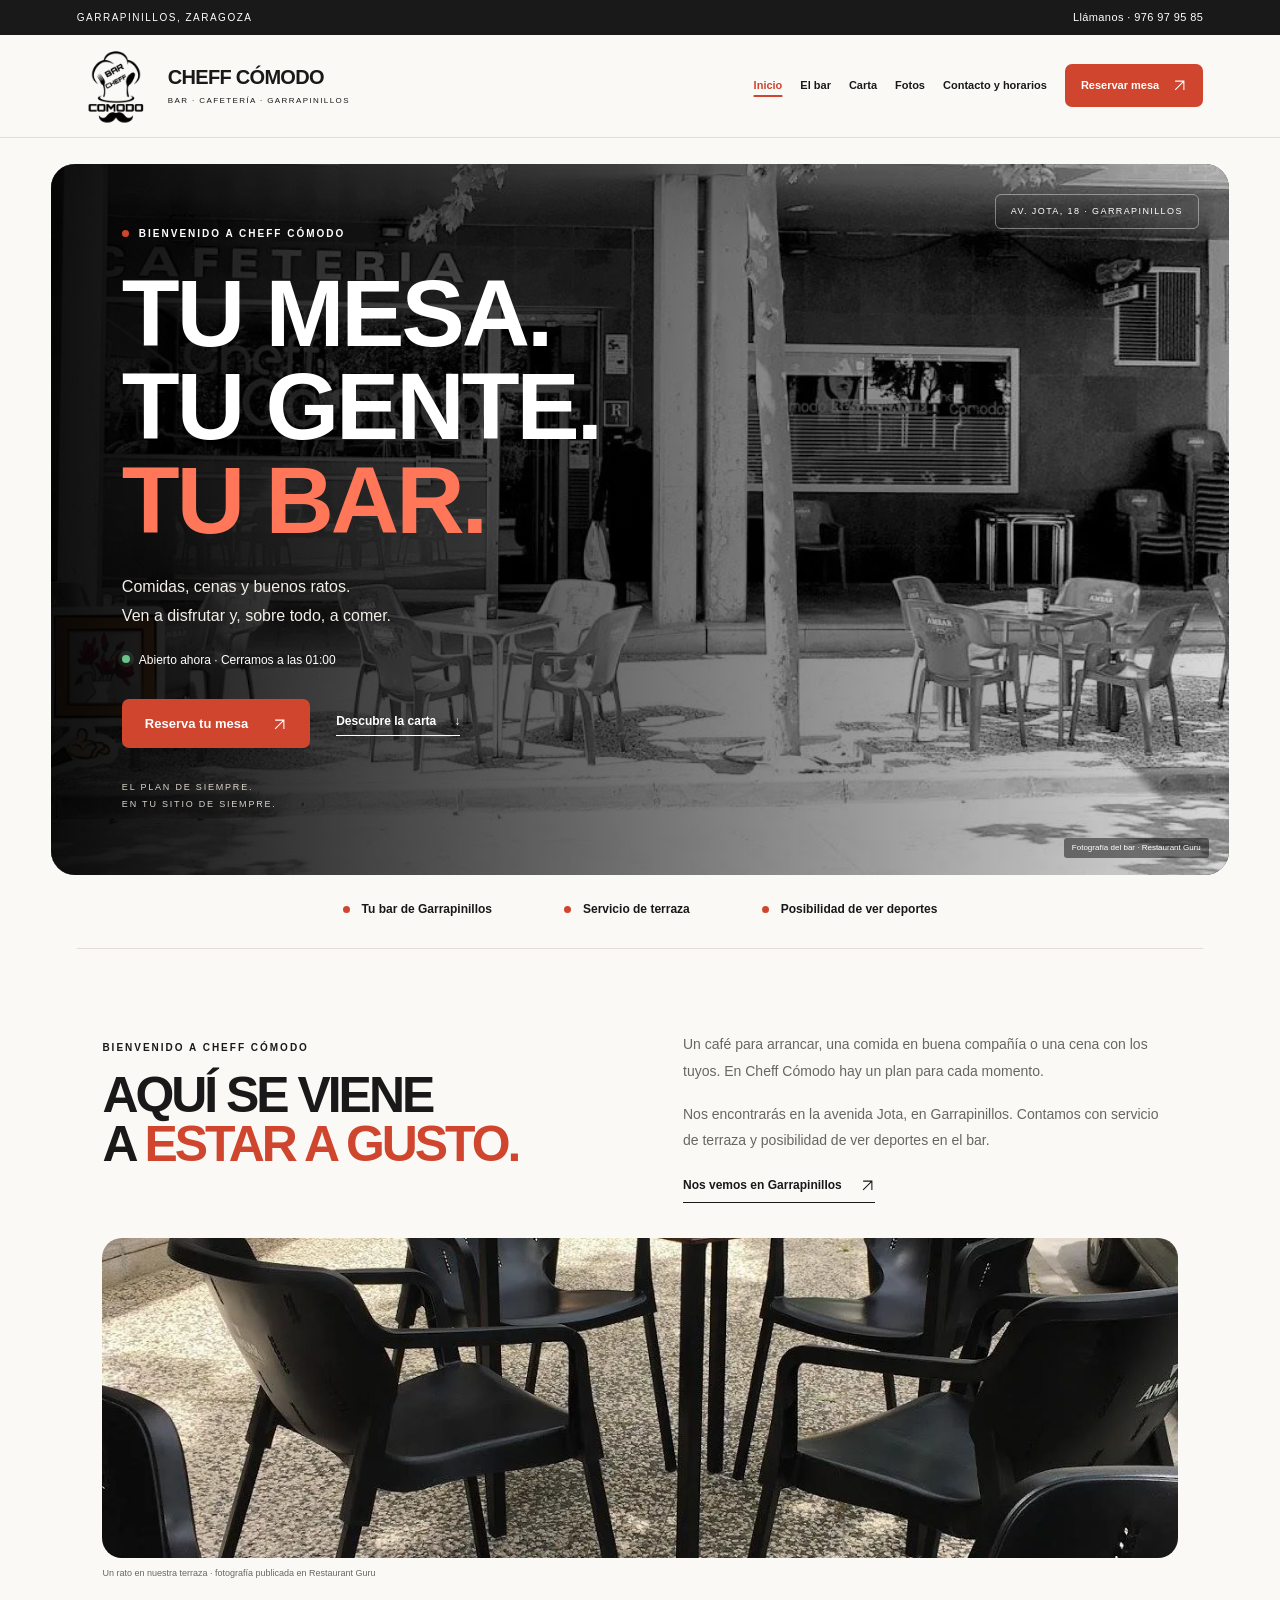
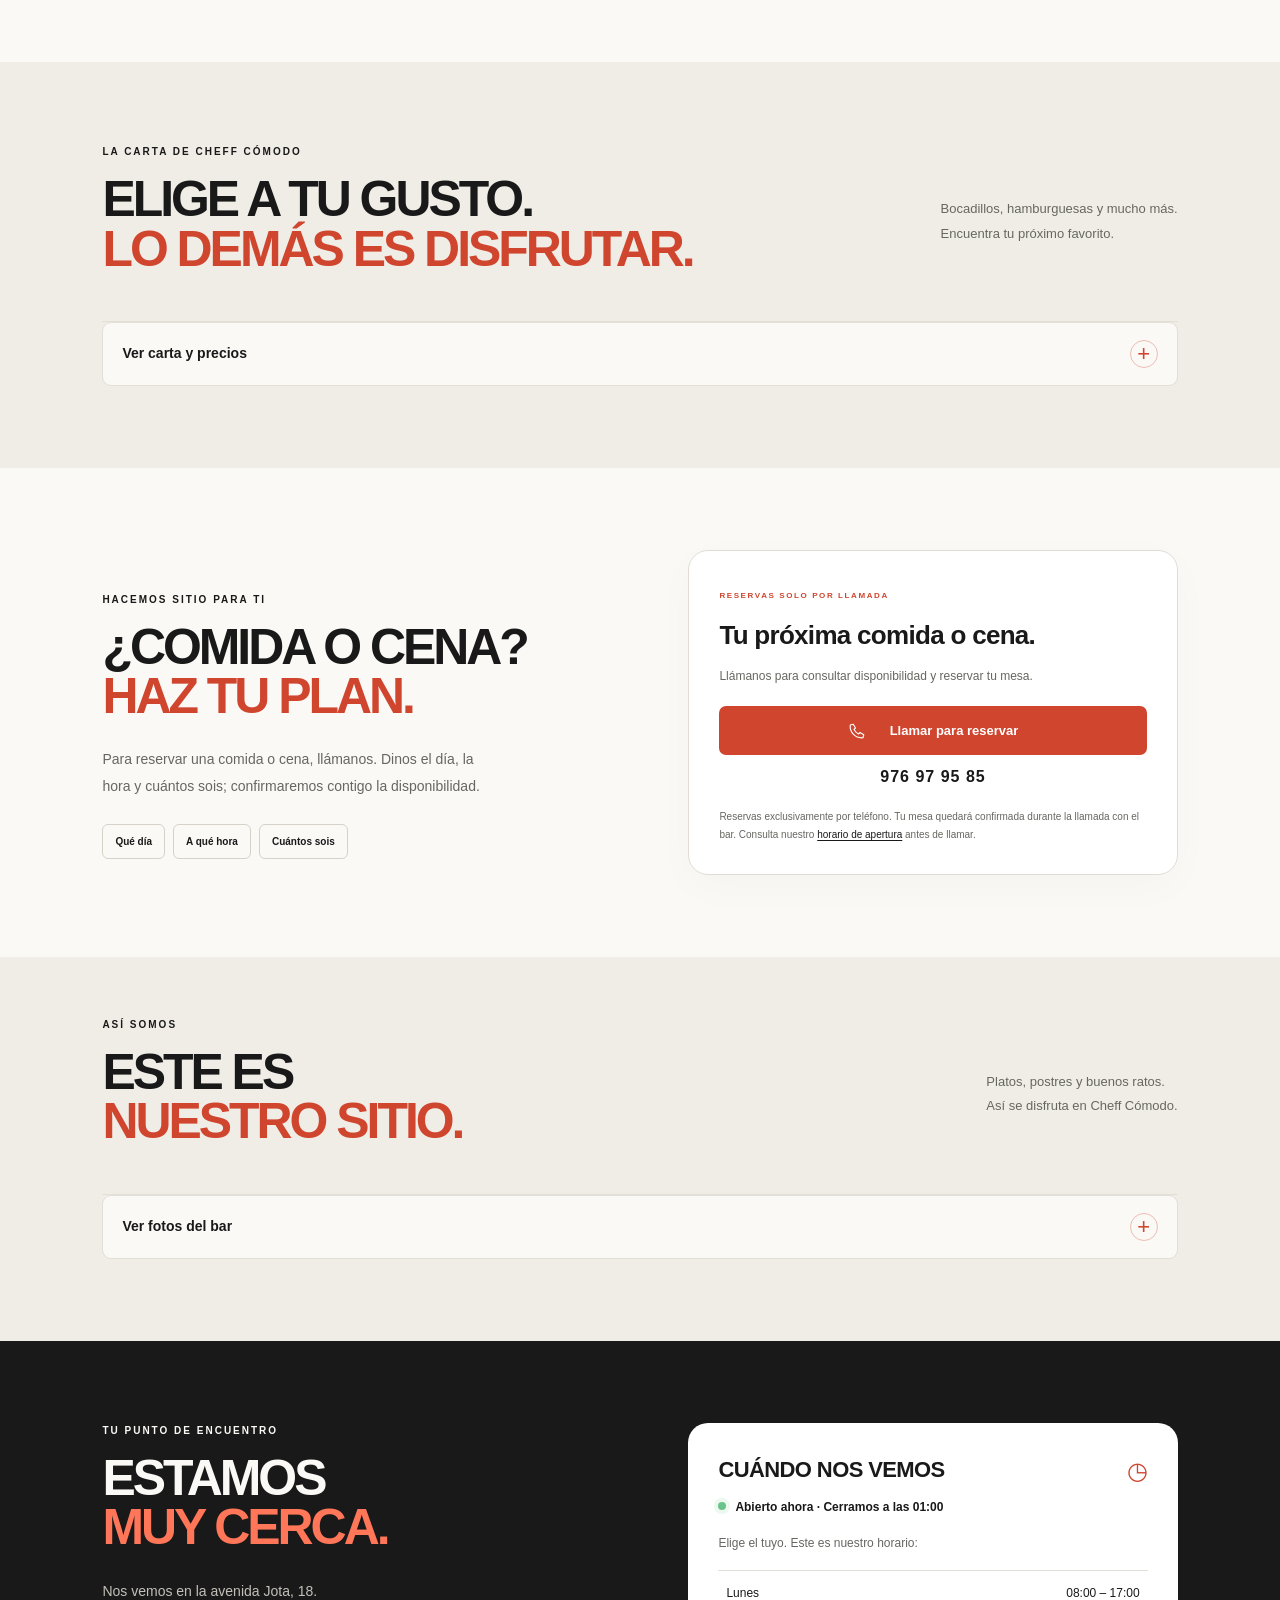
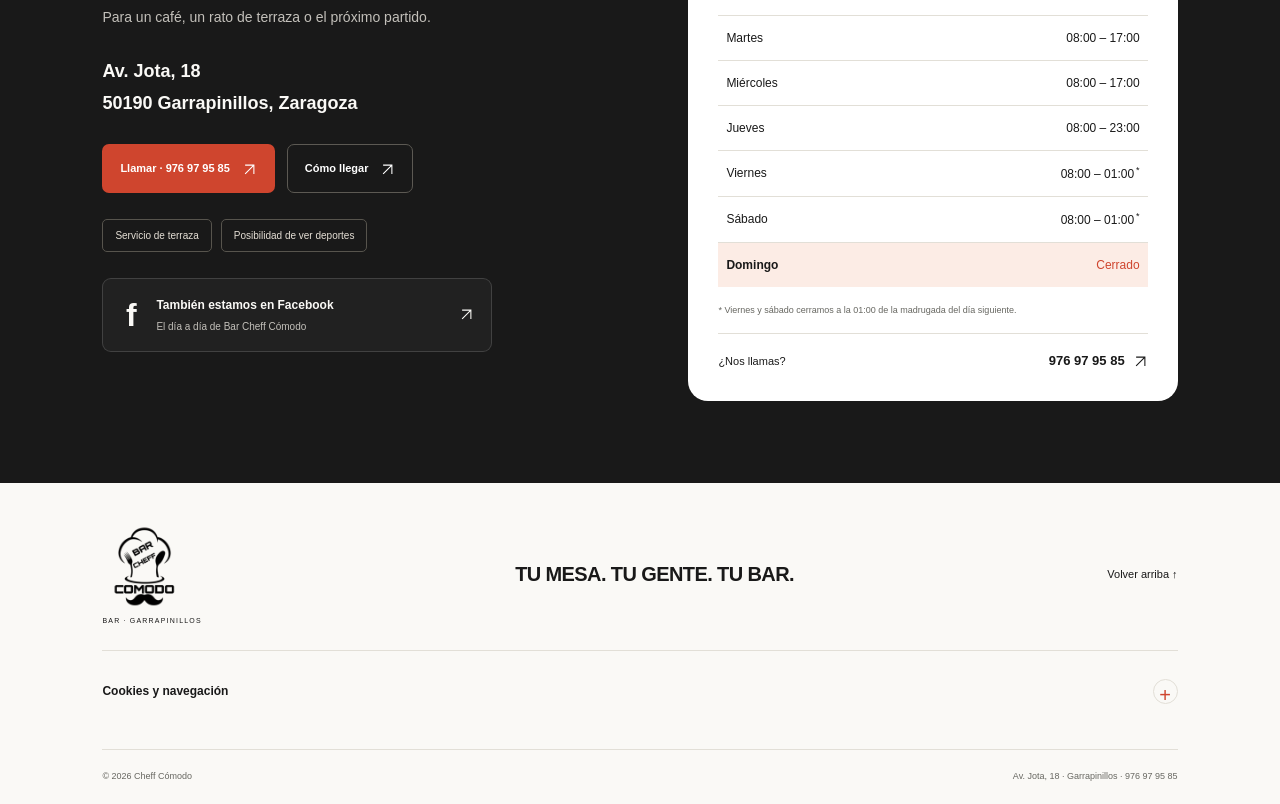
==== commit b1ff8484: "Añade información de cookies y navegación ajustada al uso real" ====
--- a/index.html
+++ b/index.html
@@ -11,7 +11,7 @@
 <meta property="og:image" content="https://manuelamar.github.io/manuwebs/assets/social-card.jpg?v=desplegables-20261027"><meta property="og:image:type" content="image/jpeg"><meta property="og:image:width" content="1200"><meta property="og:image:height" content="630"><meta property="og:image:alt" content="Cheff Cómodo: carta, terraza y reservas por teléfono en Garrapinillos">
 <meta name="twitter:card" content="summary_large_image"><meta name="twitter:title" content="Cheff Cómodo · Tu bar en Garrapinillos"><meta name="twitter:description" content="Carta, terraza y buenos ratos. Reserva por teléfono: 976 97 95 85."><meta name="twitter:image" content="https://manuelamar.github.io/manuwebs/assets/social-card.jpg?v=desplegables-20261027">
 <title>Cheff Cómodo · Bar en Garrapinillos</title>
-<link rel="stylesheet" href="styles.css?v=desplegables-20261027"><script src="app.js?v=mejoras-20261023" defer></script>
+<link rel="stylesheet" href="styles.css?v=cookies-20261027"><script src="app.js?v=mejoras-20261023" defer></script>
 <script type="application/ld+json">{"@context": "https://schema.org", "@type": "BarOrPub", "name": "Cheff Cómodo", "telephone": "+34976979585", "address": {"@type": "PostalAddress", "streetAddress": "Av. Jota, 18", "postalCode": "50190", "addressLocality": "Garrapinillos", "addressRegion": "Zaragoza", "addressCountry": "ES"}, "openingHoursSpecification": [{"@type": "OpeningHoursSpecification", "dayOfWeek": ["Monday", "Tuesday", "Wednesday"], "opens": "08:00", "closes": "17:00"}, {"@type": "OpeningHoursSpecification", "dayOfWeek": "Thursday", "opens": "08:00", "closes": "23:00"}, {"@type": "OpeningHoursSpecification", "dayOfWeek": ["Friday", "Saturday"], "opens": "08:00", "closes": "01:00"}], "sameAs": ["https://www.facebook.com/p/Bar-Cheff-C%C3%B3modo-100087839375241/"]}</script>
 </head>
 <body>
@@ -121,5 +121,21 @@
 <tr data-day="0" class="closed-day"><th scope="row">Domingo</th><td>Cerrado</td></tr>
 </tbody></table><p class="hours-note">* Viernes y sábado cerramos a la 01:00 de la madrugada del día siguiente.</p><a class="schedule-phone" href="tel:+34976979585">¿Nos llamas? <strong>976 97 95 85</strong> <span><svg class="arrow-icon" viewBox="0 0 24 24" aria-hidden="true"><path d="M5 19 19 5M5 5h14v14"/></svg></span></a></div>
 </section>
-</main><footer><a class="footer-brand" href="#inicio"><img class="business-logo" src="assets/logo.webp" alt="Bar Cheff Cómodo, logotipo del gorro de cocinero con bigote" width="192" height="192"><span>BAR · GARRAPINILLOS</span></a><p>TU MESA. TU GENTE. TU BAR.</p><a href="#inicio">Volver arriba ↑</a><div class="footer-bottom"><span>© <span id="year">2026</span> Cheff Cómodo</span><span>Av. Jota, 18 · Garrapinillos · <a href="tel:+34976979585">976 97 95 85</a></span></div></footer><a class="mobile-call" href="tel:+34976979585">Reservar mesa <strong>976 97 95 85</strong></a>
+</main><footer><a class="footer-brand" href="#inicio"><img class="business-logo" src="assets/logo.webp" alt="Bar Cheff Cómodo, logotipo del gorro de cocinero con bigote" width="192" height="192"><span>BAR · GARRAPINILLOS</span></a><p>TU MESA. TU GENTE. TU BAR.</p><a href="#inicio">Volver arriba ↑</a><details class="legal-disclosure" id="cookies">
+<summary>Cookies y navegación <span class="legal-toggle" aria-hidden="true">+</span></summary>
+<div class="legal-copy">
+<h2>Información sobre cookies y navegación</h2>
+<p class="legal-updated">Última revisión: <time datetime="2026-10-27">27 de octubre de 2026</time>.</p>
+<h3>Qué utiliza esta web</h3>
+<p>En la configuración revisada, el código de esta web no instala cookies ni utiliza almacenamiento local para identificarte o seguir tu navegación. No incorpora herramientas de analítica, publicidad, píxeles de seguimiento, formularios ni mapas o publicaciones de redes sociales incrustados. Las imágenes, los estilos y el código se sirven desde el propio alojamiento de la web.</p>
+<h3>Por qué no aparece un aviso para aceptar o rechazar</h3>
+<p>No hay cookies opcionales que activar o rechazar en la configuración actual. Por eso no se solicita un consentimiento de cookies ni se guarda una preferencia de aceptación. Si en el futuro se incorporan servicios que requieran consentimiento, esta información y los controles correspondientes deberán actualizarse antes de activarlos.</p>
+<h3>Enlaces a otros sitios</h3>
+<p>Los accesos a Google Maps, Facebook y Restaurant Guru son enlaces: esos servicios no se cargan de forma incrustada al visitar esta web. Si eliges abrir uno, pasarás a un sitio externo que puede utilizar sus propias cookies y tratar datos conforme a sus políticas. Las llamadas y las reservas se gestionan por teléfono.</p>
+<h3>Alojamiento y datos técnicos</h3>
+<p>Esta web se publica en GitHub Pages. GitHub informa de que registra y almacena la dirección IP de los visitantes por motivos de seguridad, aunque no hayan iniciado sesión en GitHub. Ese tratamiento técnico es distinto del uso de cookies y no significa que esta web haga seguimiento publicitario. Puedes consultar la <a href="https://docs.github.com/en/pages/getting-started-with-github-pages/about-github-pages#data-collection" target="_blank" rel="noopener noreferrer">información de GitHub Pages sobre la recogida de datos</a> y la <a href="https://docs.github.com/en/site-policy/privacy-policies/github-general-privacy-statement" target="_blank" rel="noopener noreferrer">declaración de privacidad de GitHub</a>.</p>
+<h3>Opciones de tu navegador y contacto</h3>
+<p>Puedes consultar, bloquear o borrar las cookies de los sitios que visitas desde los ajustes de privacidad de tu navegador. La carta, las fotografías y los enlaces de esta web no requieren que aceptes cookies. Para consultas sobre la web o el bar, puedes llamar al <a href="tel:+34976979585">976 97 95 85</a>.</p>
+<p class="legal-sources">Más información: <a href="https://www.aepd.es/guias/guia-cookies.pdf" target="_blank" rel="noopener noreferrer">Guía sobre el uso de las cookies de la AEPD</a> y <a href="https://www.boe.es/buscar/act.php?id=BOE-A-2002-13758#a22" target="_blank" rel="noopener noreferrer">artículo 22.2 de la LSSI</a>.</p>
+</div></details><div class="footer-bottom"><span>© <span id="year">2026</span> Cheff Cómodo</span><span>Av. Jota, 18 · Garrapinillos · <a href="tel:+34976979585">976 97 95 85</a></span></div></footer><a class="mobile-call" href="tel:+34976979585">Reservar mesa <strong>976 97 95 85</strong></a>
 <dialog class="photo-dialog" aria-label="Fotografía ampliada"><div class="dialog-toolbar"><p id="photo-caption"></p><button class="dialog-close" aria-label="Cerrar fotografía">×</button></div><div class="dialog-photo" role="img" aria-label=""></div><p class="dialog-note"></p></dialog></body></html>
--- a/styles.css
+++ b/styles.css
@@ -51,3 +51,19 @@
 .content-disclosure[open]>summary .disclosure-icon{transform:rotate(45deg)}
 .disclosure-content{padding-top:20px}
 @media(max-width:440px){.content-disclosure>summary{padding:15px 16px;font-size:13px}.disclosure-content{padding-top:12px}}
+
+/* Información permanente sobre cookies, sin añadir almacenamiento ni consentimiento ficticio. */
+.legal-disclosure{width:100%;border-top:1px solid var(--line);padding-top:18px}
+.legal-disclosure>summary{display:flex;align-items:center;justify-content:space-between;gap:18px;min-height:44px;padding:8px 0;list-style:none;cursor:pointer;font-size:12px;font-weight:600;color:var(--ink)}
+.legal-disclosure>summary::-webkit-details-marker{display:none}
+.legal-disclosure>summary::marker{content:''}
+.legal-toggle{display:grid;place-items:center;width:25px;height:25px;flex-shrink:0;border:1px solid var(--line);border-radius:50%;font-size:20px;font-weight:400;color:var(--orange)}
+.legal-disclosure[open] .legal-toggle{transform:rotate(45deg)}
+.legal-copy{max-width:900px;padding:22px 0 6px;font-size:13px;line-height:1.9;color:var(--muted);overflow-wrap:anywhere}
+.legal-copy h2{font-size:25px;line-height:1.25;letter-spacing:-.5px;margin:0 0 12px;color:var(--ink)}
+.legal-copy h3{font-size:15px;line-height:1.5;margin:24px 0 9px;color:var(--ink)}
+.legal-copy p{margin:0 0 12px}
+.legal-copy .legal-updated{font-size:11px}
+.legal-copy a{text-decoration:underline;text-underline-offset:3px;color:var(--ink)}
+.legal-copy .legal-sources{border-top:1px solid var(--line);padding-top:18px;margin-top:24px;font-size:11px}
+@media(max-width:440px){.legal-copy{font-size:12px}.legal-copy h2{font-size:22px}.legal-copy h3{font-size:14px}}
